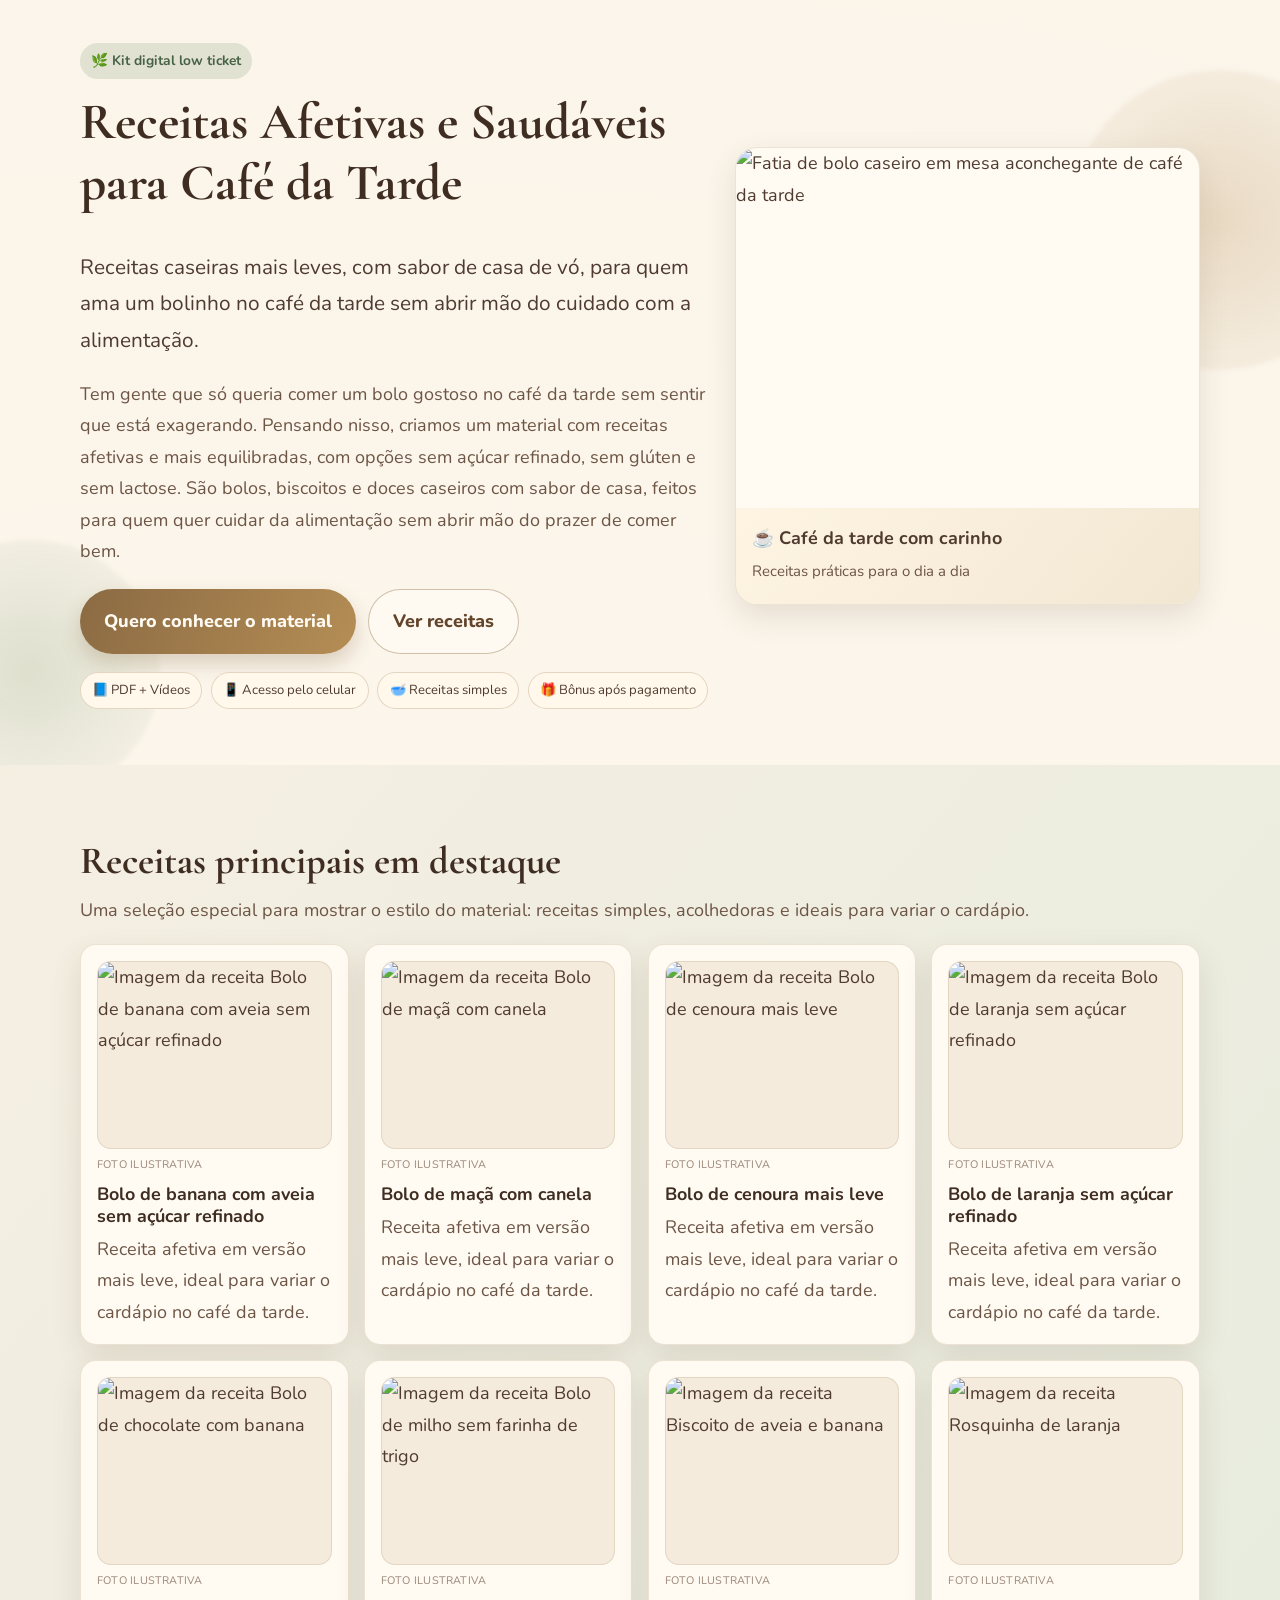
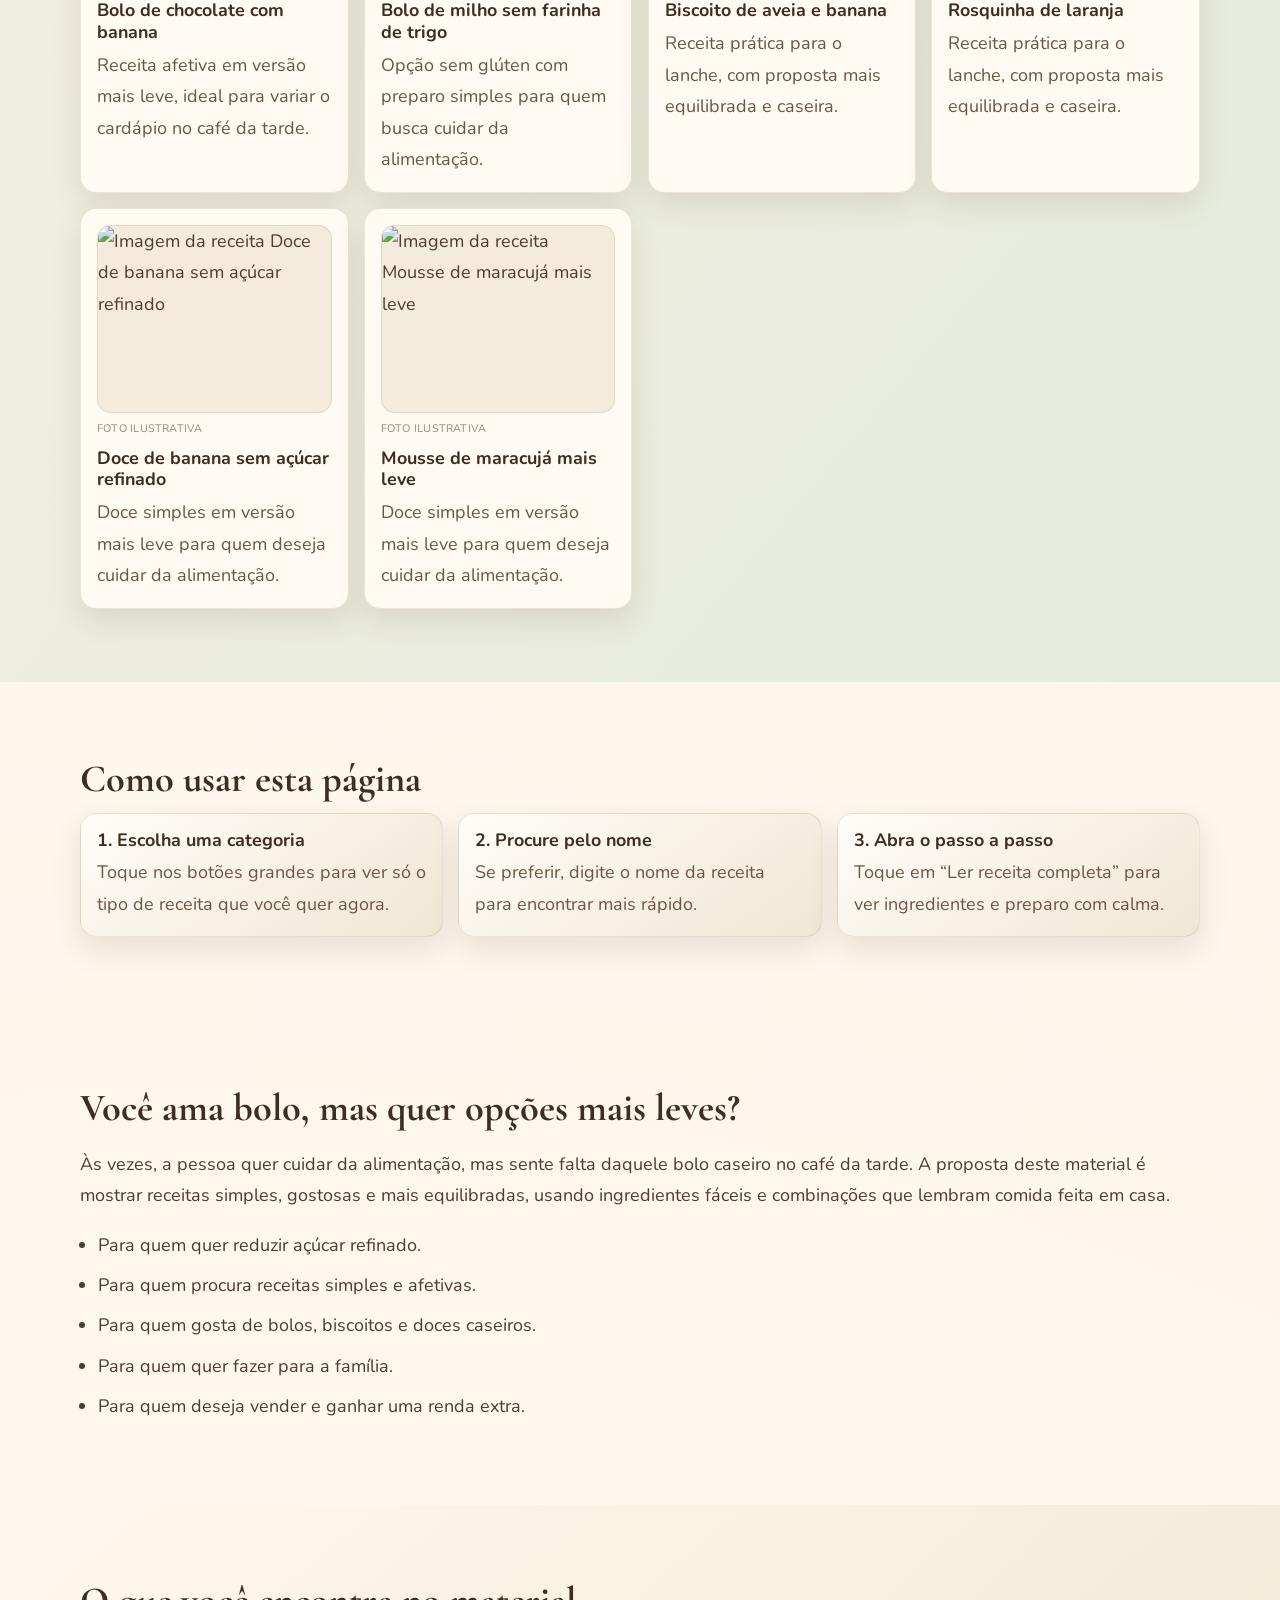
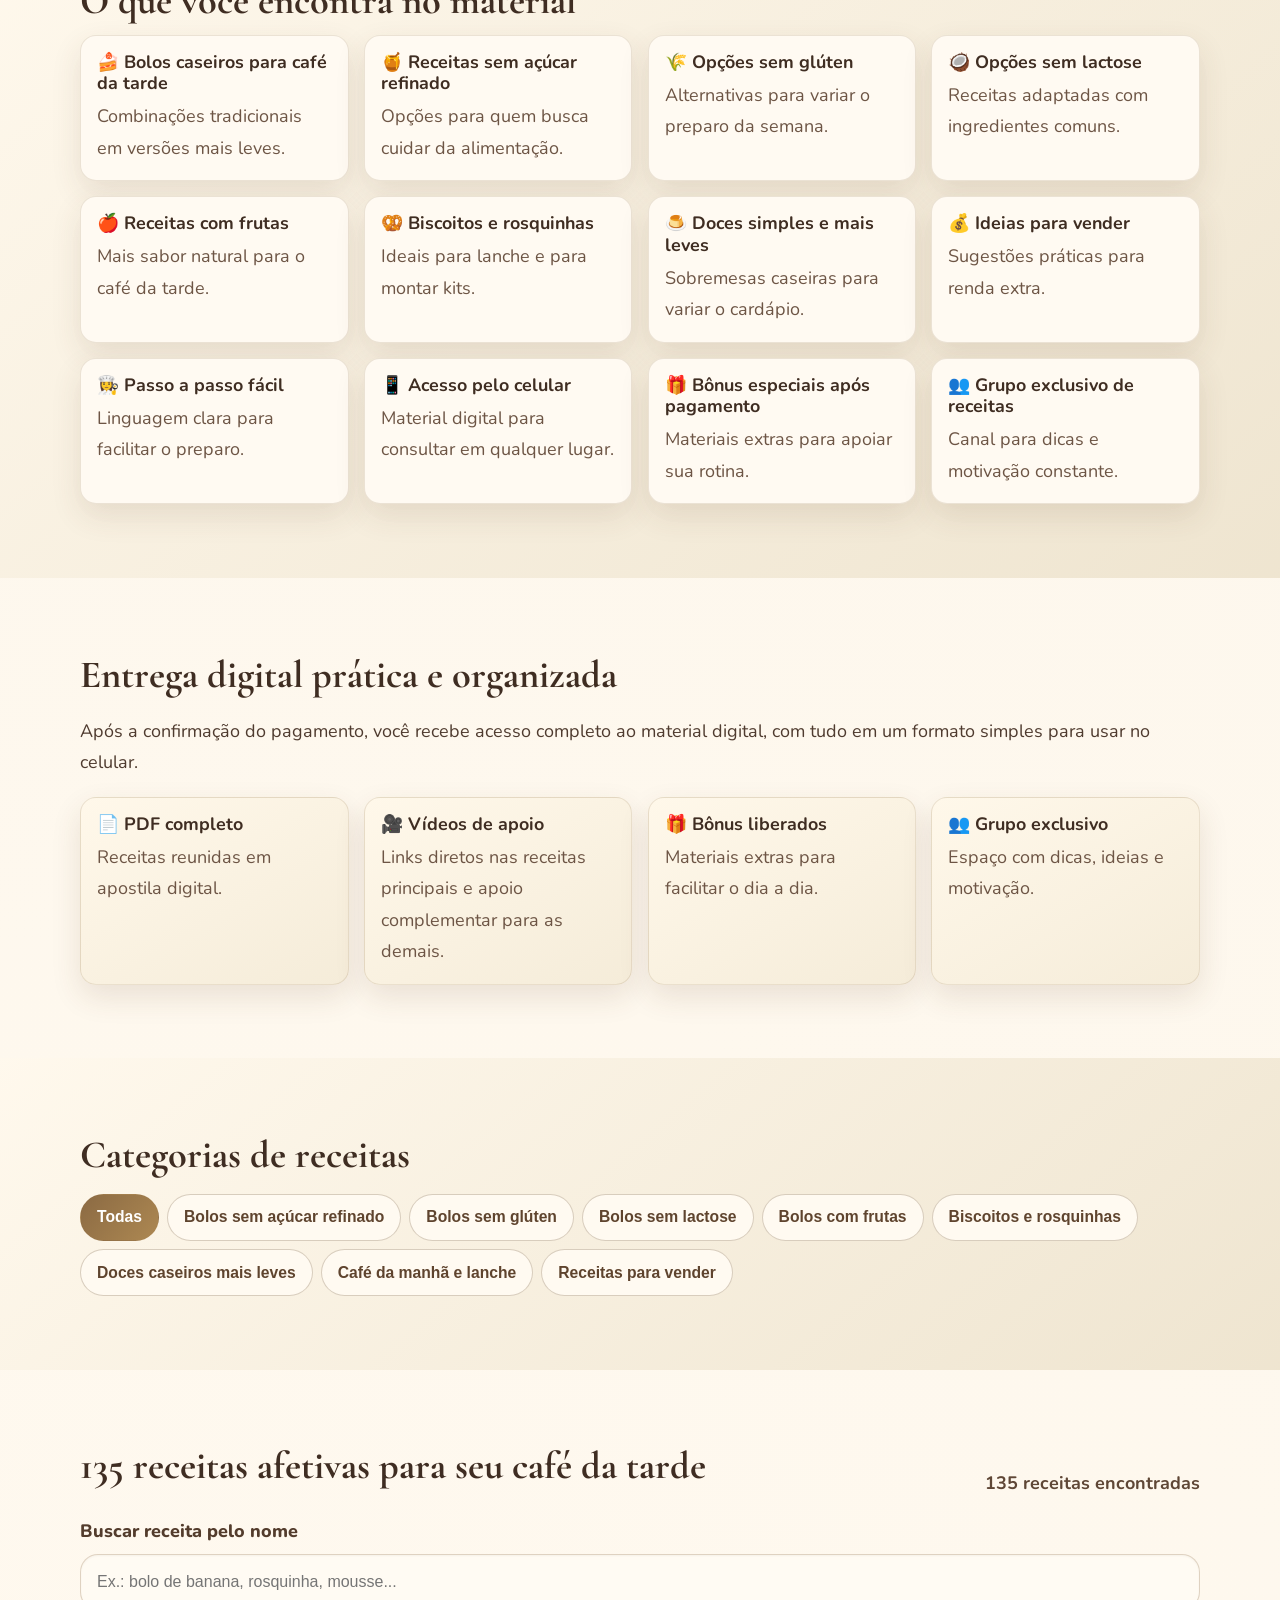
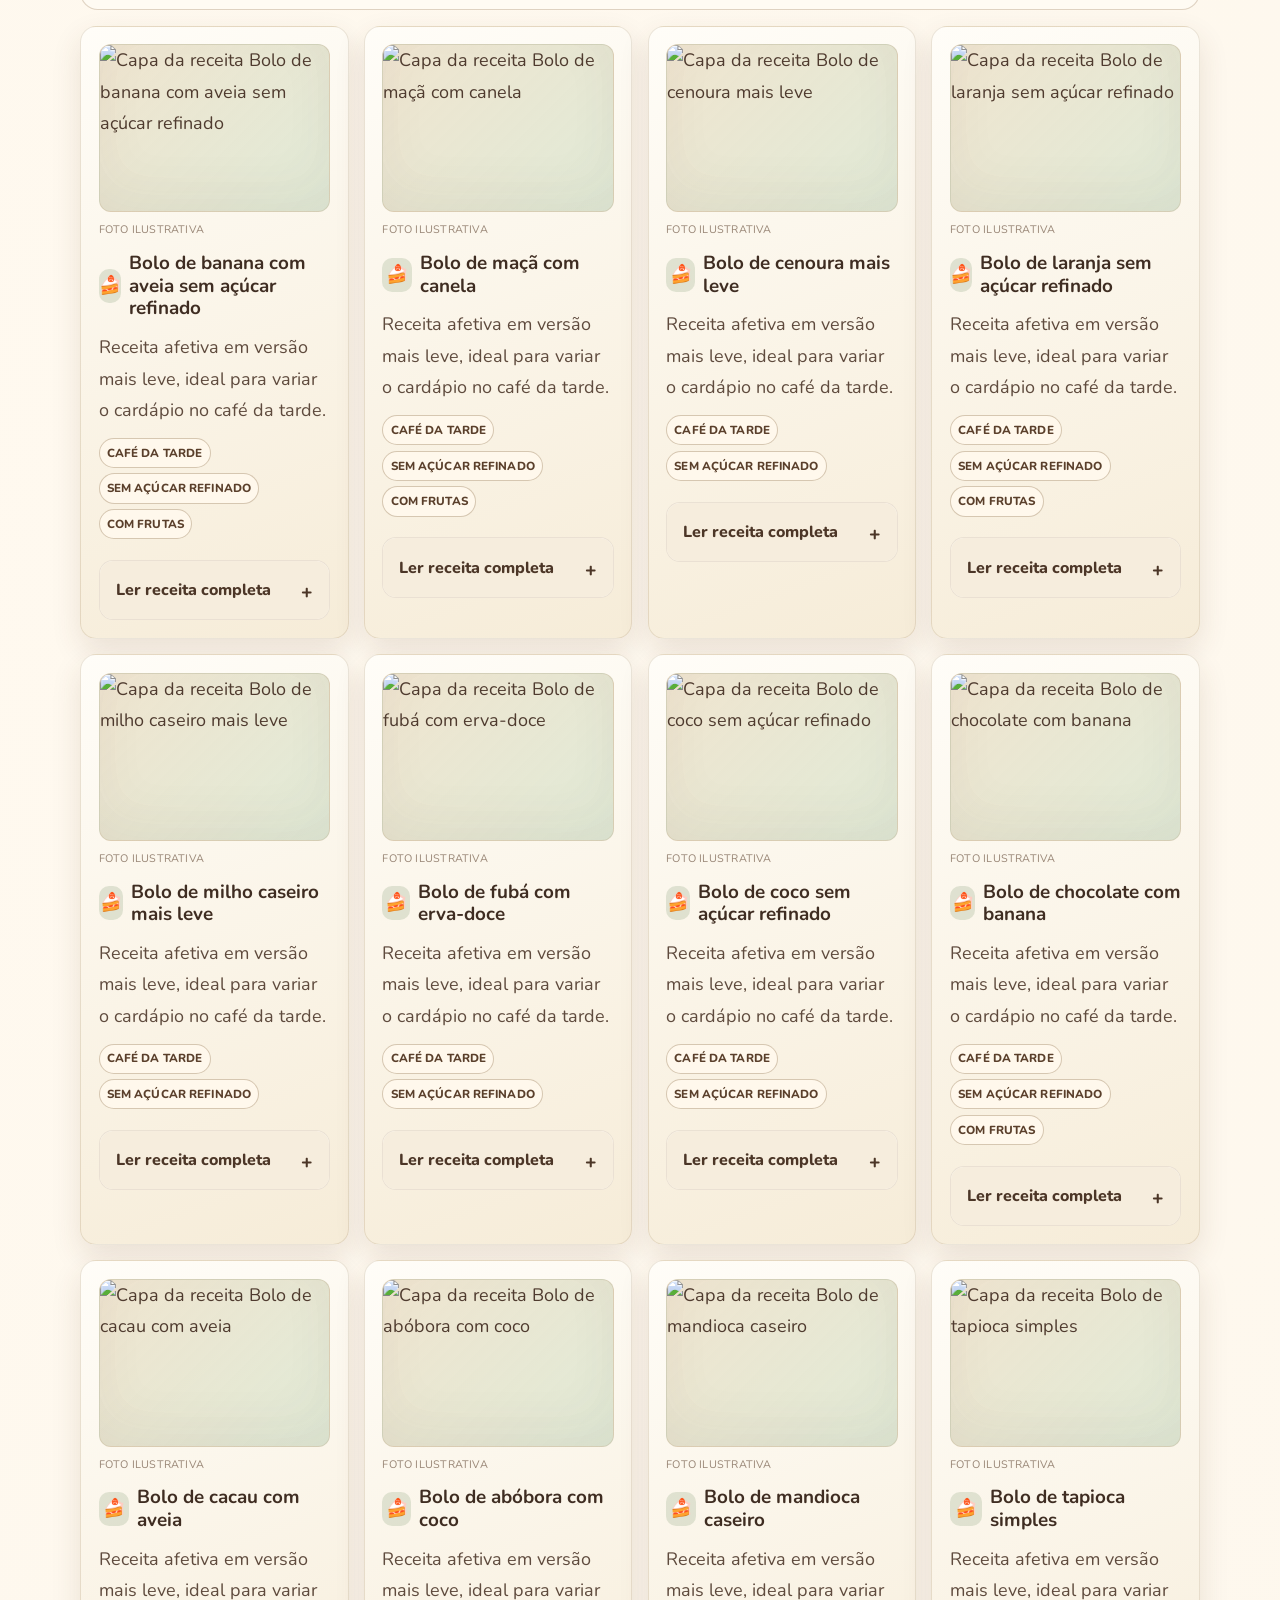
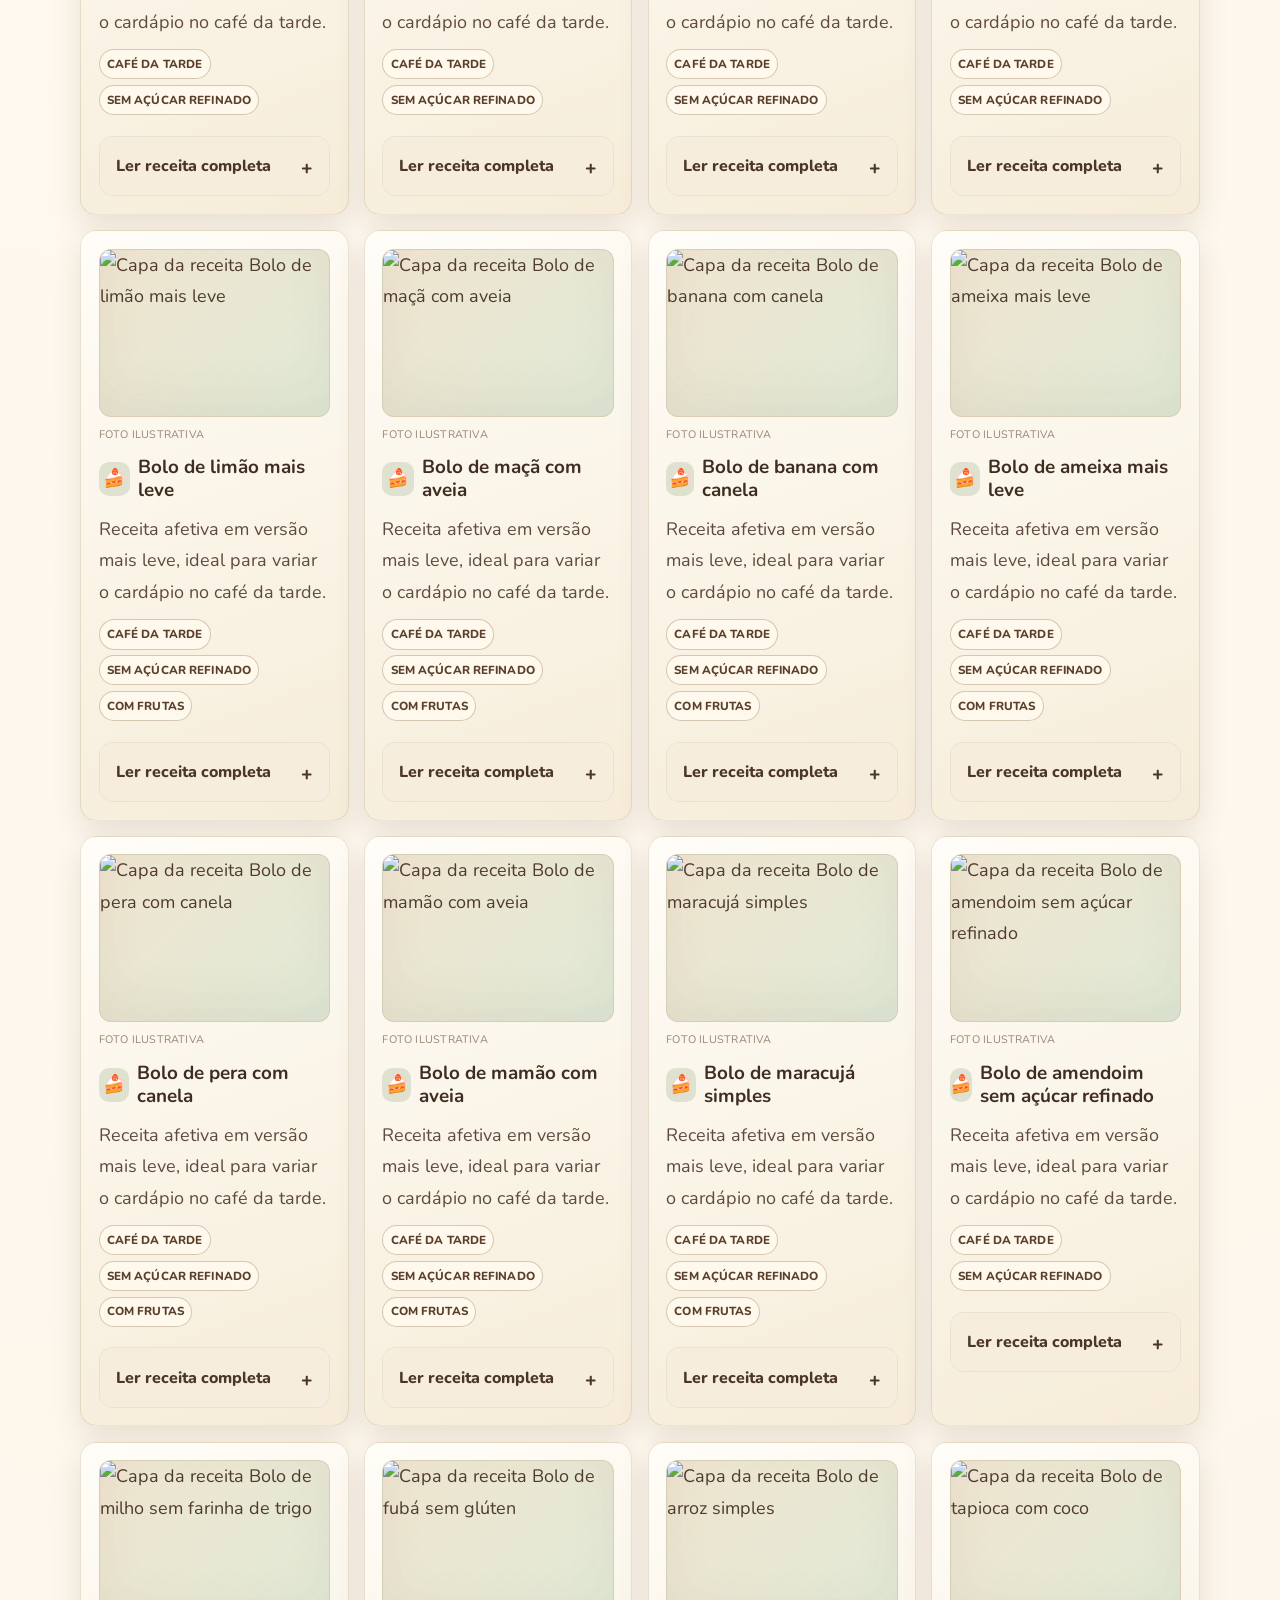
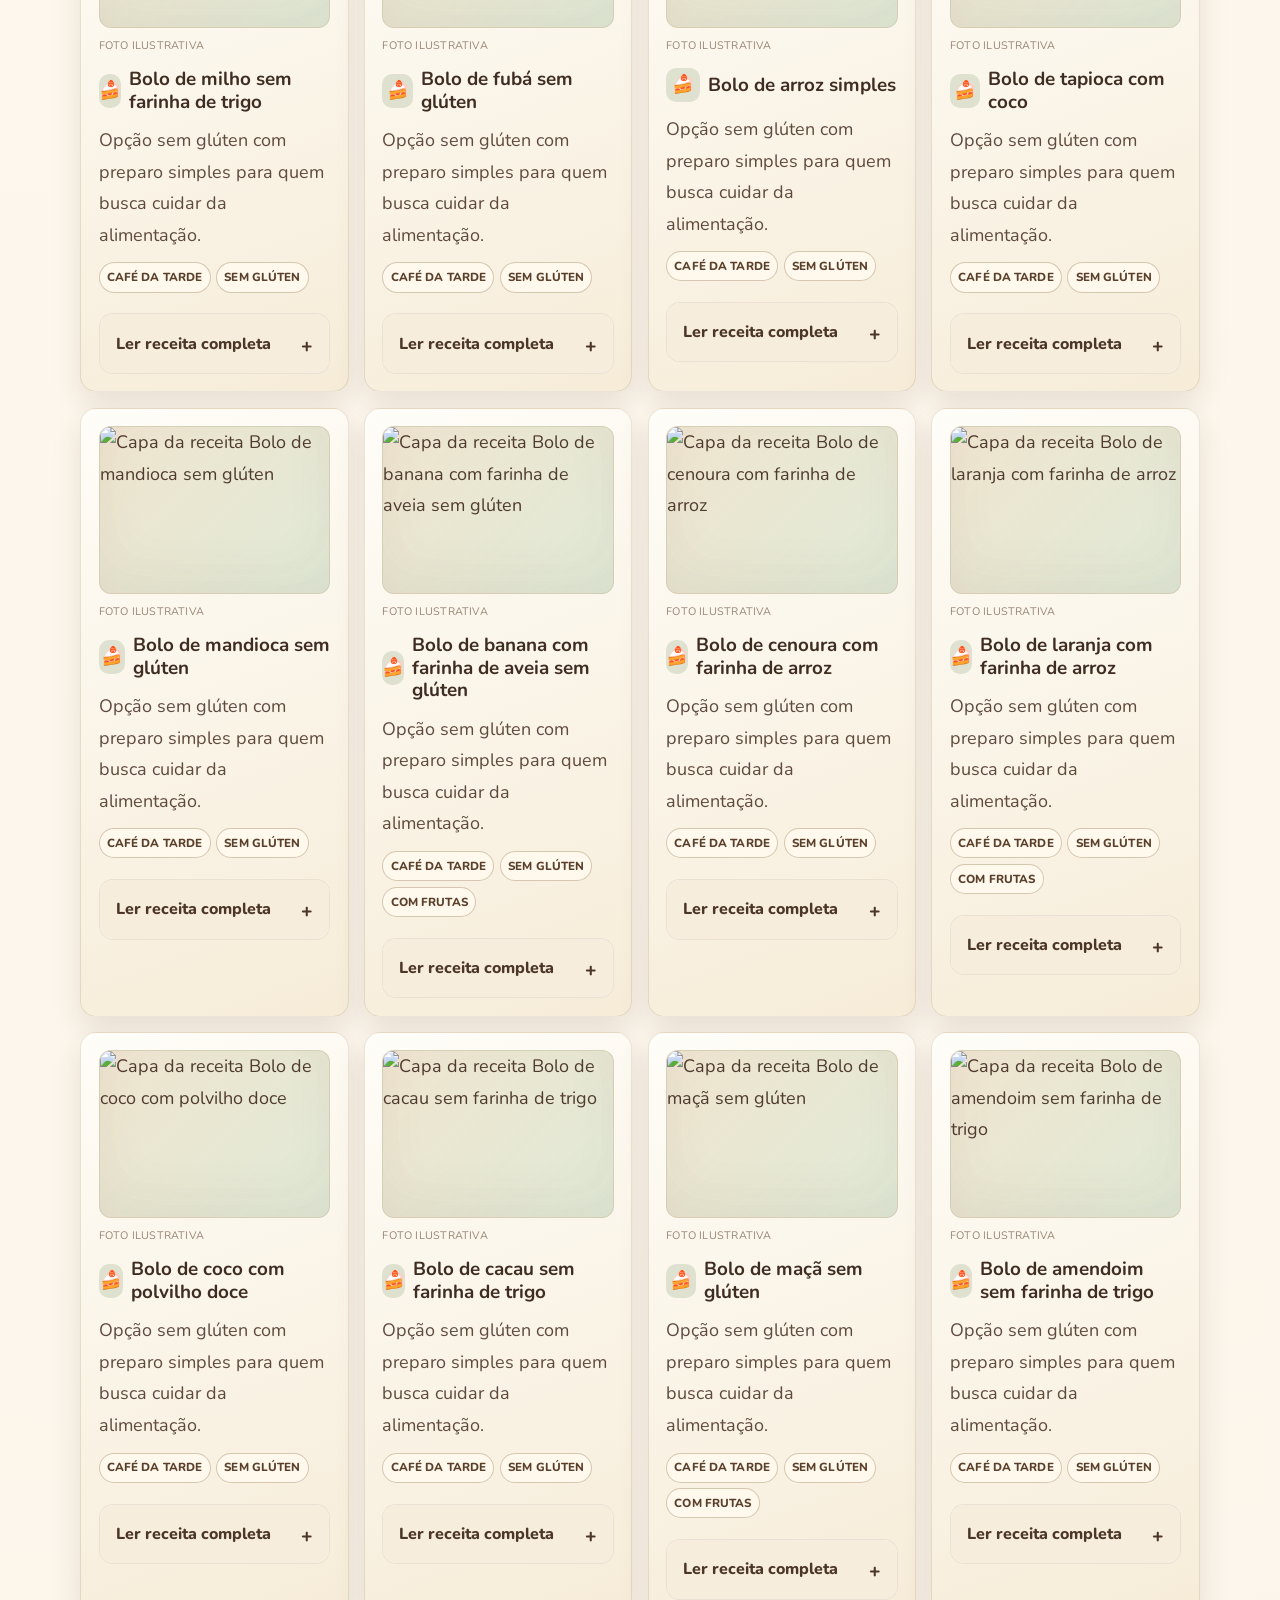
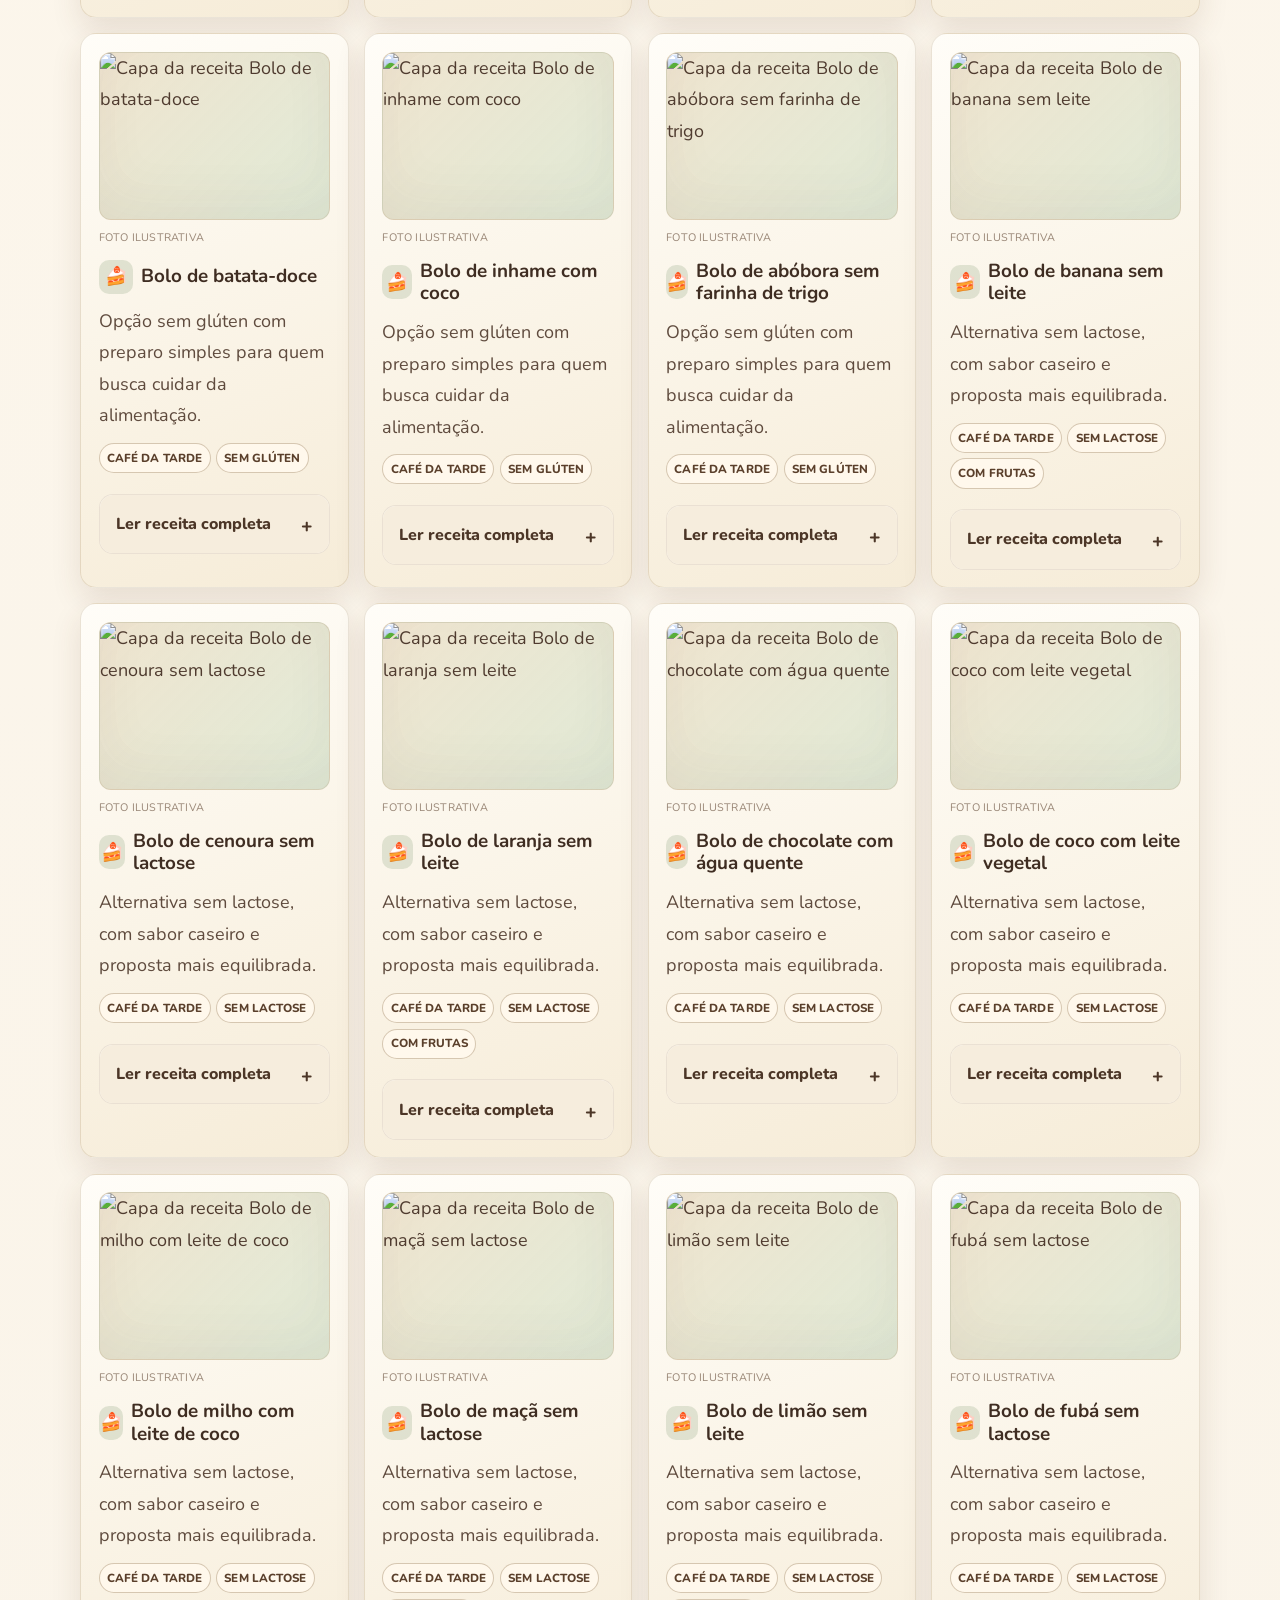
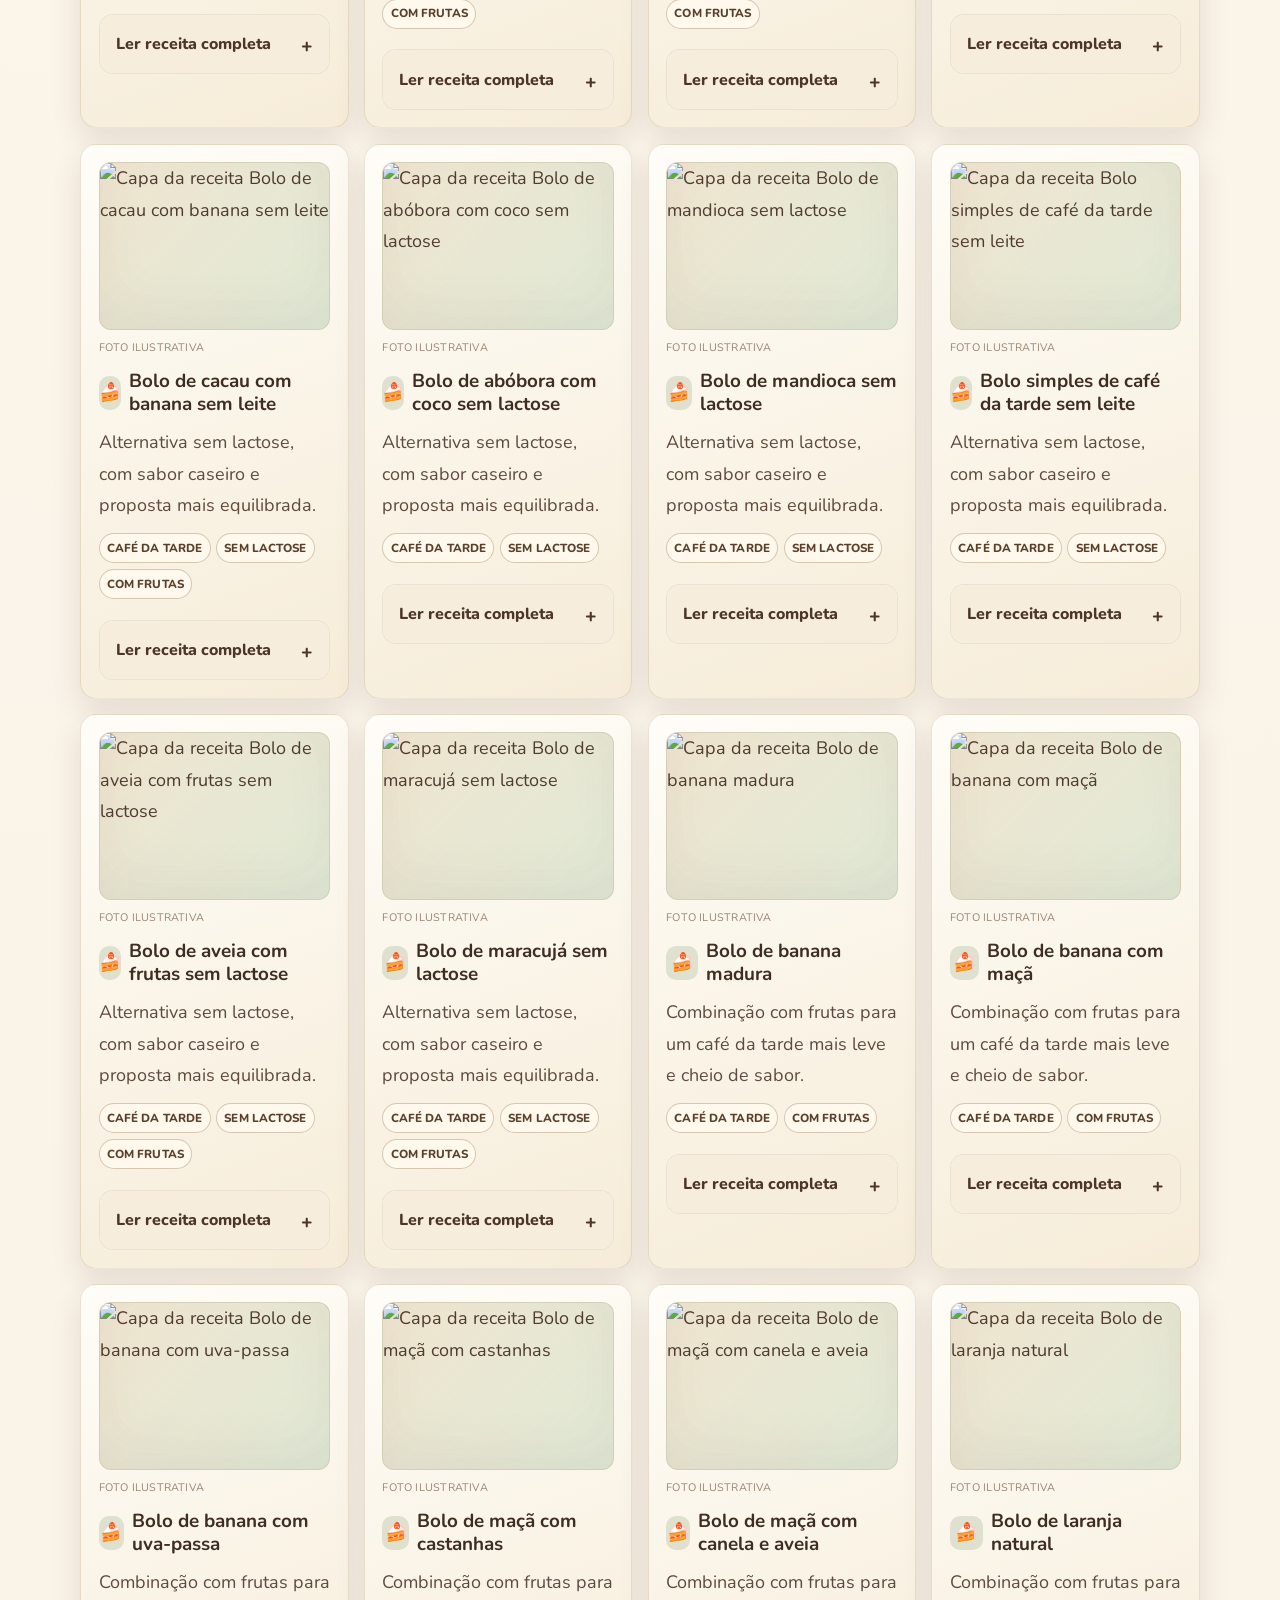
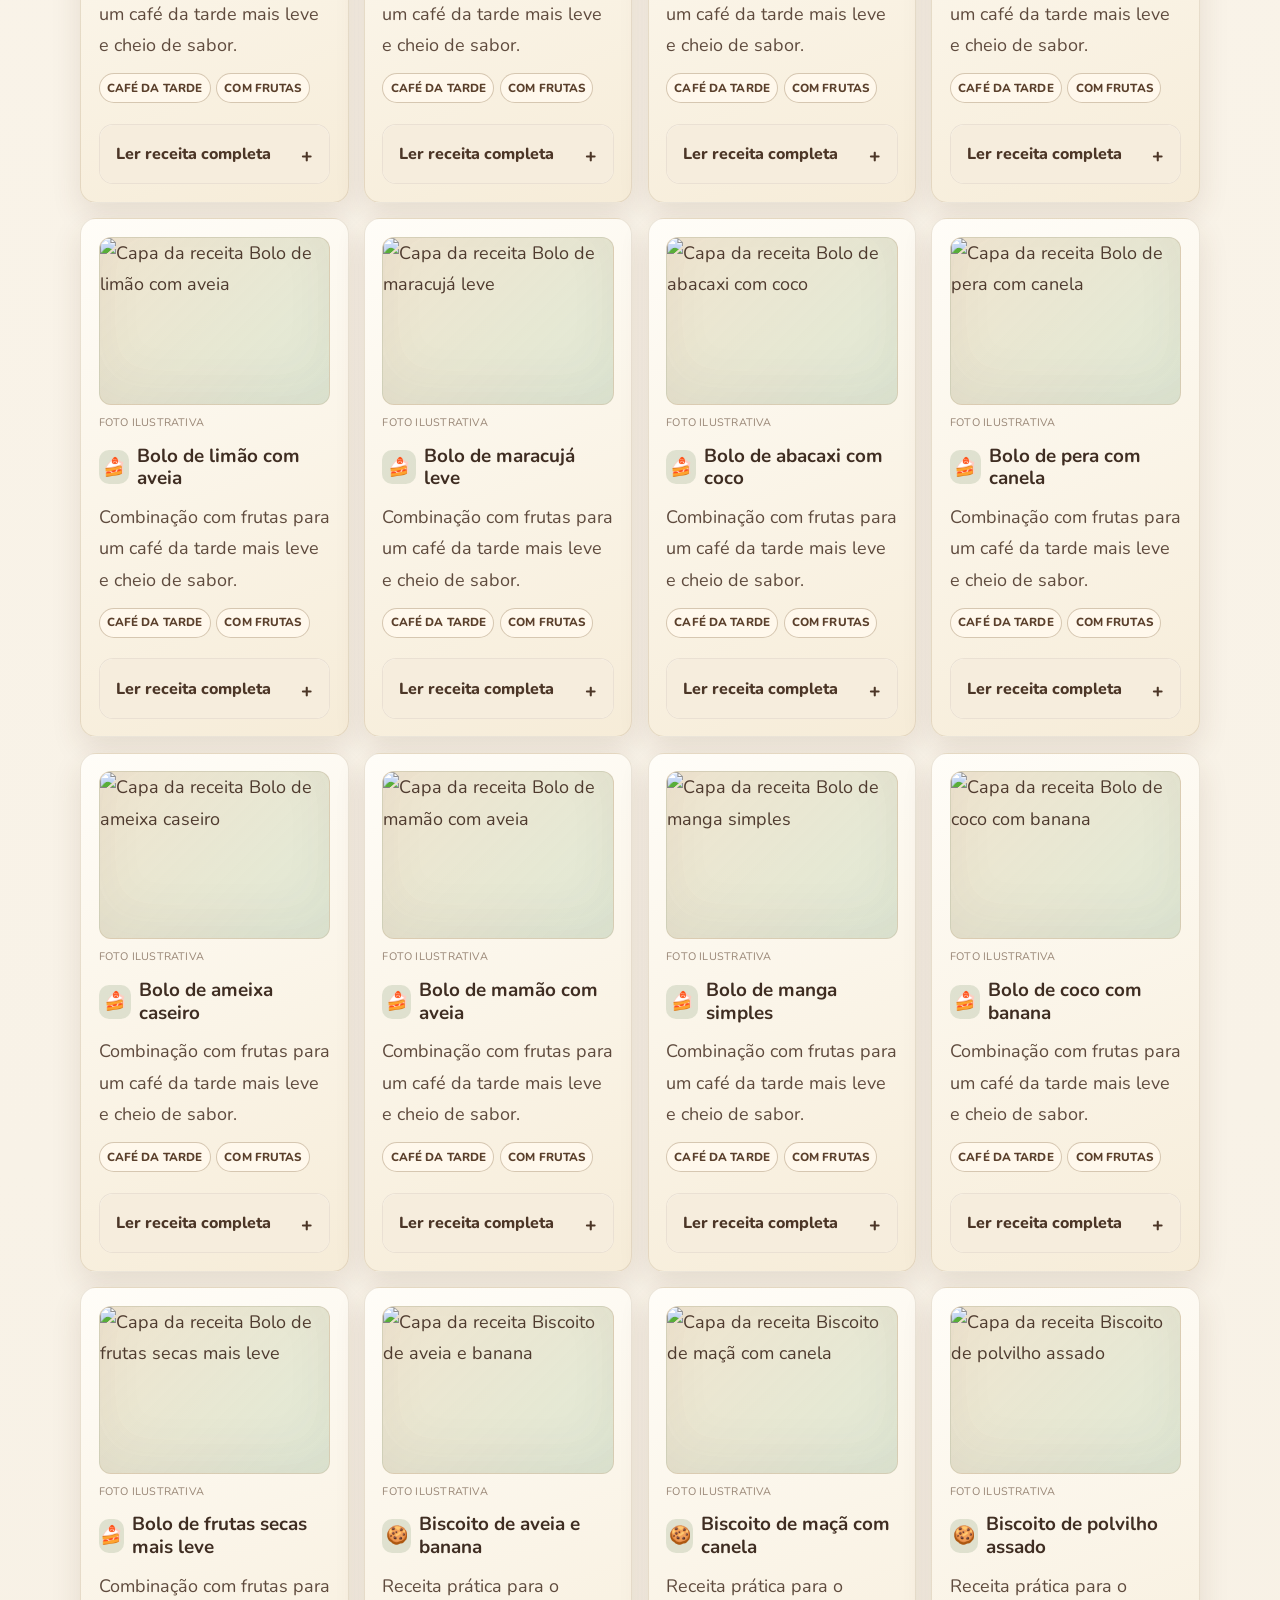
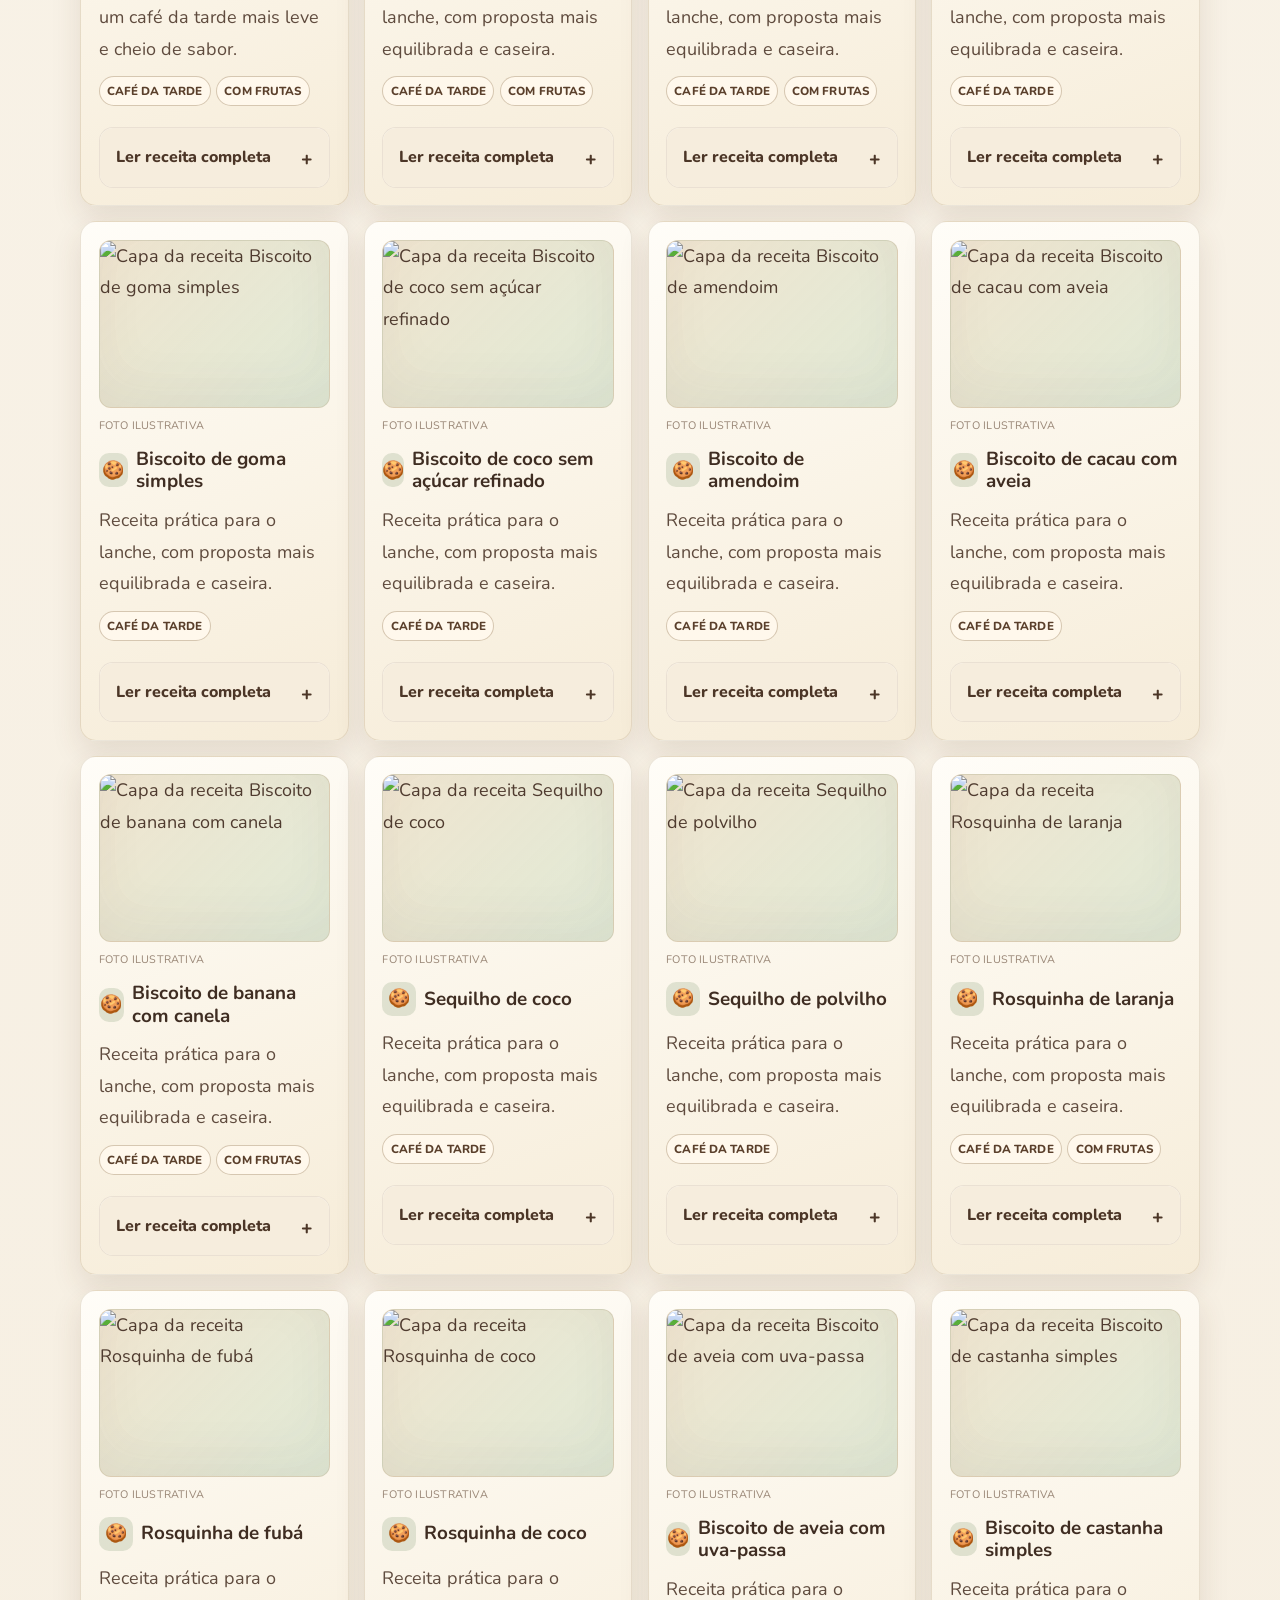
==== index.html @ 41fe1eeb "first commit" ====
<!DOCTYPE html>
<html lang="pt-BR">
<head>
  <meta charset="UTF-8">
  <meta name="viewport" content="width=device-width, initial-scale=1.0">
  <title>Receitas Afetivas e Saudáveis para Café da Tarde</title>
  <meta name="description" content="Material digital com receitas afetivas e mais equilibradas para café da tarde: bolos, biscoitos e doces com opções sem açúcar refinado, sem glúten e sem lactose.">
  <link rel="preconnect" href="https://fonts.googleapis.com">
  <link rel="preconnect" href="https://fonts.gstatic.com" crossorigin>
  <link href="https://fonts.googleapis.com/css2?family=Cormorant+Garamond:wght@500;600;700&family=Nunito:wght@400;600;700;800&display=swap" rel="stylesheet">
  <link rel="stylesheet" href="style.css">
</head>
<body>
  <div class="bg-shape bg-shape-1"></div>
  <div class="bg-shape bg-shape-2"></div>

  <header class="hero reveal">
    <div class="container hero-grid">
      <div class="hero-copy">
        <p class="eyebrow">🌿 Kit digital low ticket</p>
        <h1>Receitas Afetivas e Saudáveis para Café da Tarde</h1>
        <p class="subtitle">Receitas caseiras mais leves, com sabor de casa de vó, para quem ama um bolinho no café da tarde sem abrir mão do cuidado com a alimentação.</p>
        <p class="hero-text">Tem gente que só queria comer um bolo gostoso no café da tarde sem sentir que está exagerando. Pensando nisso, criamos um material com receitas afetivas e mais equilibradas, com opções sem açúcar refinado, sem glúten e sem lactose. São bolos, biscoitos e doces caseiros com sabor de casa, feitos para quem quer cuidar da alimentação sem abrir mão do prazer de comer bem.</p>
        <div class="hero-actions">
          <a href="#" class="btn btn-primary js-whatsapp">Quero conhecer o material</a>
          <a href="#receitas" class="btn btn-secondary">Ver receitas</a>
        </div>
        <div class="seal-list">
          <span class="seal">📘 PDF + Vídeos</span>
          <span class="seal">📱 Acesso pelo celular</span>
          <span class="seal">🥣 Receitas simples</span>
          <span class="seal">🎁 Bônus após pagamento</span>
        </div>
      </div>

      <div class="hero-card">
        <img src="https://images.pexels.com/photos/36509525/pexels-photo-36509525/free-photo-of-slice-of-banana-cake-on-rustic-wooden-table.jpeg?auto=compress&cs=tinysrgb&w=1200" alt="Fatia de bolo caseiro em mesa aconchegante de café da tarde" loading="lazy">
        <div class="hero-card-caption">
          <p>☕ Café da tarde com carinho</p>
          <small>Receitas práticas para o dia a dia</small>
        </div>
      </div>
    </div>
  </header>

  <main>
    <section class="section section-soft reveal" id="destaques">
      <div class="container">
        <h2>Receitas principais em destaque</h2>
        <p class="section-intro">Uma seleção especial para mostrar o estilo do material: receitas simples, acolhedoras e ideais para variar o cardápio.</p>
        <div id="featured-grid" class="grid featured-grid"></div>
      </div>
    </section>

    <section class="section reveal" id="como-usar">
      <div class="container">
        <h2>Como usar esta página</h2>
        <div class="grid easy-steps">
          <article class="card easy-step"><h3>1. Escolha uma categoria</h3><p>Toque nos botões grandes para ver só o tipo de receita que você quer agora.</p></article>
          <article class="card easy-step"><h3>2. Procure pelo nome</h3><p>Se preferir, digite o nome da receita para encontrar mais rápido.</p></article>
          <article class="card easy-step"><h3>3. Abra o passo a passo</h3><p>Toque em “Ler receita completa” para ver ingredientes e preparo com calma.</p></article>
        </div>
      </div>
    </section>

    <section class="section reveal">
      <div class="container">
        <h2>Você ama bolo, mas quer opções mais leves?</h2>
        <p>Às vezes, a pessoa quer cuidar da alimentação, mas sente falta daquele bolo caseiro no café da tarde. A proposta deste material é mostrar receitas simples, gostosas e mais equilibradas, usando ingredientes fáceis e combinações que lembram comida feita em casa.</p>
        <ul class="feature-list">
          <li>Para quem quer reduzir açúcar refinado.</li>
          <li>Para quem procura receitas simples e afetivas.</li>
          <li>Para quem gosta de bolos, biscoitos e doces caseiros.</li>
          <li>Para quem quer fazer para a família.</li>
          <li>Para quem deseja vender e ganhar uma renda extra.</li>
        </ul>
      </div>
    </section>

    <section class="section section-alt reveal" id="recebe">
      <div class="container">
        <h2>O que você encontra no material</h2>
        <div class="grid cards-grid">
          <article class="card"><h3>🍰 Bolos caseiros para café da tarde</h3><p>Combinações tradicionais em versões mais leves.</p></article>
          <article class="card"><h3>🍯 Receitas sem açúcar refinado</h3><p>Opções para quem busca cuidar da alimentação.</p></article>
          <article class="card"><h3>🌾 Opções sem glúten</h3><p>Alternativas para variar o preparo da semana.</p></article>
          <article class="card"><h3>🥥 Opções sem lactose</h3><p>Receitas adaptadas com ingredientes comuns.</p></article>
          <article class="card"><h3>🍎 Receitas com frutas</h3><p>Mais sabor natural para o café da tarde.</p></article>
          <article class="card"><h3>🥨 Biscoitos e rosquinhas</h3><p>Ideais para lanche e para montar kits.</p></article>
          <article class="card"><h3>🍮 Doces simples e mais leves</h3><p>Sobremesas caseiras para variar o cardápio.</p></article>
          <article class="card"><h3>💰 Ideias para vender</h3><p>Sugestões práticas para renda extra.</p></article>
          <article class="card"><h3>👩‍🍳 Passo a passo fácil</h3><p>Linguagem clara para facilitar o preparo.</p></article>
          <article class="card"><h3>📱 Acesso pelo celular</h3><p>Material digital para consultar em qualquer lugar.</p></article>
          <article class="card"><h3>🎁 Bônus especiais após pagamento</h3><p>Materiais extras para apoiar sua rotina.</p></article>
          <article class="card"><h3>👥 Grupo exclusivo de receitas</h3><p>Canal para dicas e motivação constante.</p></article>
        </div>
      </div>
    </section>

    <section class="section reveal" id="entrega-digital">
      <div class="container">
        <h2>Entrega digital prática e organizada</h2>
        <p>Após a confirmação do pagamento, você recebe acesso completo ao material digital, com tudo em um formato simples para usar no celular.</p>
        <div class="grid delivery-grid">
          <article class="card delivery-card"><h3>📄 PDF completo</h3><p>Receitas reunidas em apostila digital.</p></article>
          <article class="card delivery-card"><h3>🎥 Vídeos de apoio</h3><p>Links diretos nas receitas principais e apoio complementar para as demais.</p></article>
          <article class="card delivery-card"><h3>🎁 Bônus liberados</h3><p>Materiais extras para facilitar o dia a dia.</p></article>
          <article class="card delivery-card"><h3>👥 Grupo exclusivo</h3><p>Espaço com dicas, ideias e motivação.</p></article>
        </div>
      </div>
    </section>

    <section class="section section-alt reveal" id="categorias">
      <div class="container">
        <h2>Categorias de receitas</h2>
        <div class="tabs" role="tablist" aria-label="Categorias de receitas">
          <button class="tab-btn active" data-filter="all">Todas</button>
          <button class="tab-btn" data-filter="cat-1">Bolos sem açúcar refinado</button>
          <button class="tab-btn" data-filter="cat-2">Bolos sem glúten</button>
          <button class="tab-btn" data-filter="cat-3">Bolos sem lactose</button>
          <button class="tab-btn" data-filter="cat-4">Bolos com frutas</button>
          <button class="tab-btn" data-filter="cat-5">Biscoitos e rosquinhas</button>
          <button class="tab-btn" data-filter="cat-6">Doces caseiros mais leves</button>
          <button class="tab-btn" data-filter="cat-7">Café da manhã e lanche</button>
          <button class="tab-btn" data-filter="cat-8">Receitas para vender</button>
        </div>
      </div>
    </section>

    <section class="section" id="receitas">
      <div class="container">
        <div class="section-title-row">
          <h2>135 receitas afetivas para seu café da tarde</h2>
          <p id="recipes-counter">135 receitas encontradas</p>
        </div>
        <div class="recipe-toolbar">
          <label class="search-box" for="recipe-search">
            <span>Buscar receita pelo nome</span>
            <input id="recipe-search" type="text" placeholder="Ex.: bolo de banana, rosquinha, mousse..." autocomplete="off">
          </label>
        </div>
        <div id="recipes-grid" class="grid recipes-grid"></div>
      </div>
    </section>

    <section class="section section-alt reveal" id="bonus">
      <div class="container">
        <h2>Bônus especiais liberados após a confirmação do pagamento</h2>
        <div class="grid cards-grid">
          <article class="card"><h3>📋 Tabela de substituições saudáveis</h3><p>Trocas práticas para adaptar receitas.</p></article>
          <article class="card"><h3>📅 Cardápio de 7 dias para café da tarde</h3><p>Sugestões para variar sem complicação.</p></article>
          <article class="card"><h3>🧾 Lista de compras econômica</h3><p>Organização para gastar melhor no mercado.</p></article>
          <article class="card"><h3>📦 Ideias de embalagem para vender</h3><p>Apresentação simples para encantar clientes.</p></article>
          <article class="card"><h3>💬 Frases prontas para WhatsApp</h3><p>Textos de divulgação para facilitar vendas.</p></article>
          <article class="card"><h3>👥 Grupo exclusivo de receitas e dicas</h3><p>Conteúdo contínuo e incentivo para prática.</p></article>
        </div>
      </div>
    </section>

    <section class="section reveal" id="para-quem">
      <div class="container">
        <h2>Esse material é para você que…</h2>
        <ul class="feature-list two-col">
          <li>Ama café da tarde.</li>
          <li>Gosta de receitas simples.</li>
          <li>Quer opções mais leves.</li>
          <li>Procura receitas com menos açúcar refinado.</li>
          <li>Quer fazer bolos para a família.</li>
          <li>Quer vender bolos, biscoitos e doces caseiros.</li>
          <li>Prefere aprender pelo celular.</li>
        </ul>
      </div>
    </section>

    <section class="section section-soft reveal" id="prova-seguranca">
      <div class="container">
        <h2>Mais segurança para comprar com tranquilidade</h2>
        <div class="grid proof-grid">
          <article class="proof-item"><h3>✅ Material digital</h3><p>Entrega online, sem espera de frete.</p></article>
          <article class="proof-item"><h3>📱 Acesso pelo celular</h3><p>Você consulta de onde estiver.</p></article>
          <article class="proof-item"><h3>👩‍🍳 Passo a passo simples</h3><p>Linguagem clara para facilitar o preparo.</p></article>
          <article class="proof-item"><h3>🗂️ Receitas organizadas</h3><p>Categorias pensadas para achar rápido.</p></article>
        </div>
      </div>
    </section>

    <section class="section section-warning reveal" id="alerta">
      <div class="container">
        <h2>Cuidado com promessas milagrosas</h2>
        <p>Este material foi criado para ajudar você a variar o cardápio com receitas caseiras mais equilibradas. Ele não substitui orientação médica ou nutricional. Se você tem diabetes, intolerâncias, alergias ou qualquer condição de saúde, consulte um profissional antes de consumir ou adaptar receitas.</p>
      </div>
    </section>

    <section class="section cta-section reveal" id="whatsapp">
      <div class="container cta-box">
        <h2>Quer receber o material para conhecer?</h2>
        <p>Clique no botão abaixo e fale comigo pelo WhatsApp. Eu te explico como funciona o acesso ao material, os bônus e o grupo exclusivo.</p>
        <a href="#" class="btn btn-primary btn-big js-whatsapp">Quero receber no WhatsApp</a>
      </div>
    </section>

    <section class="section reveal" id="faq">
      <div class="container">
        <h2>Perguntas frequentes</h2>
        <div class="faq-list">
          <article class="faq-item">
            <button class="faq-question" aria-expanded="false">O material é físico ou digital?</button>
            <div class="faq-answer"><p>É digital, enviado pelo WhatsApp para acessar pelo celular.</p></div>
          </article>
          <article class="faq-item">
            <button class="faq-question" aria-expanded="false">Tem videoaulas?</button>
            <div class="faq-answer"><p>Sim, o material pode incluir vídeos ou links de apoio para facilitar o preparo.</p></div>
          </article>
          <article class="faq-item">
            <button class="faq-question" aria-expanded="false">As receitas são para diabéticos?</button>
            <div class="faq-answer"><p>São receitas mais equilibradas, muitas sem açúcar refinado, mas não substituem orientação profissional. Pessoas com diabetes devem conversar com médico ou nutricionista.</p></div>
          </article>
          <article class="faq-item">
            <button class="faq-question" aria-expanded="false">Posso vender essas receitas?</button>
            <div class="faq-answer"><p>Sim, o material também traz ideias para vender bolos, biscoitos e doces caseiros.</p></div>
          </article>
          <article class="faq-item">
            <button class="faq-question" aria-expanded="false">Recebo bônus?</button>
            <div class="faq-answer"><p>Sim, os bônus e o grupo exclusivo são liberados após a confirmação do pagamento.</p></div>
          </article>
        </div>
      </div>
    </section>
  </main>

  <footer class="footer">
    <div class="container">
      <p>Este material é educativo e não substitui orientação médica ou nutricional. Pessoas com diabetes, alergias, intolerâncias ou restrições alimentares devem consultar um profissional antes de alterar a alimentação.</p>
    </div>
  </footer>

  <script src="script.js"></script>
</body>
</html>
---- style.css ----
:root {
  --bg-cream: #f8f2e7;
  --bg-beige: #efe2cc;
  --bg-soft-green: #dde7d6;
  --card: #fffaf2;
  --text: #4f3b2f;
  --text-soft: #6d5545;
  --accent: #8b6a43;
  --accent-2: #b58e55;
  --shadow: 0 12px 30px rgba(88, 61, 35, 0.12);
  --radius-xl: 22px;
  --radius-lg: 16px;
  --radius-md: 12px;
}

* {
  box-sizing: border-box;
}

html {
  scroll-behavior: smooth;
}

body {
  margin: 0;
  font-family: "Nunito", sans-serif;
  font-size: 18px;
  color: var(--text);
  background: radial-gradient(circle at 15% 20%, #fff9ef 0%, #f8f2e7 40%, #efe2cc 100%);
  line-height: 1.75;
  overflow-x: hidden;
}

img {
  max-width: 100%;
  display: block;
}

h1,
h2,
h3 {
  margin-top: 0;
  line-height: 1.2;
  color: #3f2d22;
}

h1,
h2 {
  font-family: "Cormorant Garamond", serif;
}

h1 {
  font-size: clamp(2rem, 4vw, 3.8rem);
}

h2 {
  font-size: clamp(1.8rem, 3vw, 2.7rem);
  margin-bottom: 0.65rem;
}

.container {
  width: min(1120px, calc(100% - 2.2rem));
  margin: 0 auto;
}

.section {
  padding: 4.6rem 0;
  position: relative;
  z-index: 1;
}

.section-intro {
  margin-top: 0;
  color: var(--text-soft);
}

.section-alt {
  background: linear-gradient(140deg, rgba(255, 248, 236, 0.9), rgba(237, 226, 204, 0.9));
}

.section-soft {
  background: linear-gradient(130deg, #f5efe2 0%, #e4ebdd 100%);
}

.section-warning {
  background: linear-gradient(130deg, #fdf6ea 0%, #efe0c7 100%);
}

.bg-shape {
  position: fixed;
  border-radius: 50%;
  filter: blur(2px);
  pointer-events: none;
  z-index: 0;
}

.bg-shape-1 {
  width: 300px;
  height: 300px;
  right: -90px;
  top: 70px;
  background: radial-gradient(circle, rgba(182, 142, 85, 0.26), rgba(182, 142, 85, 0));
}

.bg-shape-2 {
  width: 260px;
  height: 260px;
  left: -100px;
  bottom: 100px;
  background: radial-gradient(circle, rgba(124, 152, 111, 0.23), rgba(124, 152, 111, 0));
}

.hero {
  padding: 2.7rem 0 3.5rem;
}

.hero-grid {
  display: grid;
  grid-template-columns: 1.15fr 0.85fr;
  gap: 1.6rem;
  align-items: center;
}

.eyebrow {
  display: inline-flex;
  padding: 0.36rem 0.7rem;
  border-radius: 999px;
  background: rgba(124, 152, 111, 0.2);
  color: #476247;
  font-weight: 700;
  font-size: 0.86rem;
  margin: 0 0 0.8rem;
}

.subtitle {
  font-size: clamp(1.06rem, 2vw, 1.3rem);
  max-width: 58ch;
  color: var(--text);
}

.hero-text {
  color: var(--text-soft);
  max-width: 62ch;
}

.hero-actions {
  display: flex;
  flex-wrap: wrap;
  gap: 0.75rem;
  margin: 1.3rem 0 1.1rem;
}

.btn {
  display: inline-flex;
  justify-content: center;
  align-items: center;
  border-radius: 999px;
  text-decoration: none;
  font-weight: 800;
  padding: 1rem 1.5rem;
  min-height: 54px;
  border: 0;
  transition: transform 0.2s ease, box-shadow 0.2s ease, background 0.2s ease;
}

.btn:hover {
  transform: translateY(-2px);
}

.btn-primary {
  background: linear-gradient(120deg, #8b6a43, #b58e55);
  color: #fffaf3;
  box-shadow: 0 10px 20px rgba(123, 88, 50, 0.24);
}

.btn-primary:hover {
  box-shadow: 0 14px 24px rgba(123, 88, 50, 0.3);
}

.btn-secondary {
  border: 1px solid rgba(139, 106, 67, 0.4);
  color: #63452b;
  background: #fffaf1;
}

.btn-big {
  font-size: 1.08rem;
  padding: 0.95rem 1.7rem;
}

.seal-list {
  display: flex;
  flex-wrap: wrap;
  gap: 0.55rem;
}

.seal {
  display: inline-block;
  padding: 0.38rem 0.7rem;
  border-radius: 999px;
  font-size: 0.82rem;
  background: #fff8eb;
  border: 1px solid rgba(150, 117, 79, 0.26);
}

.hero-card {
  background: var(--card);
  border-radius: var(--radius-xl);
  overflow: hidden;
  box-shadow: var(--shadow);
  border: 1px solid rgba(139, 106, 67, 0.16);
}

.hero-card img {
  height: 100%;
  min-height: 360px;
  object-fit: cover;
}

.hero-card-caption {
  padding: 0.95rem 1rem 1.1rem;
  background: linear-gradient(130deg, rgba(255, 244, 226, 0.95), rgba(240, 230, 209, 0.95));
}

.hero-card-caption p {
  margin: 0;
  font-weight: 700;
}

.hero-card-caption small {
  color: var(--text-soft);
}

.feature-list {
  margin: 1rem 0 0;
  padding-left: 1.15rem;
}

.feature-list li {
  margin-bottom: 0.55rem;
}

.two-col {
  columns: 2;
  column-gap: 2.3rem;
}

.grid {
  display: grid;
  gap: 0.95rem;
}

.cards-grid {
  grid-template-columns: repeat(auto-fit, minmax(220px, 1fr));
}

.featured-grid {
  grid-template-columns: repeat(auto-fit, minmax(220px, 1fr));
}

.featured-item {
  background: linear-gradient(145deg, #fffdf7, #f0e3cb);
  padding: 0.9rem;
}

.featured-media {
  width: 100%;
  height: 188px;
  object-fit: cover;
  border-radius: 14px;
  margin-bottom: 0.7rem;
  border: 1px solid rgba(139, 106, 67, 0.16);
  background: #f4ebdc;
}

.photo-note {
  display: block;
  margin: -0.35rem 0 0.65rem;
  font-size: 0.68rem;
  letter-spacing: 0.02em;
  text-transform: uppercase;
  color: rgba(90, 63, 43, 0.62);
}

.card {
  background: var(--card);
  border: 1px solid rgba(139, 106, 67, 0.17);
  border-radius: var(--radius-lg);
  padding: 1rem;
  box-shadow: var(--shadow);
}

.card h3 {
  margin-bottom: 0.4rem;
  font-size: 1.12rem;
}

.card p {
  margin: 0;
  color: var(--text-soft);
}

.delivery-grid {
  grid-template-columns: repeat(auto-fit, minmax(210px, 1fr));
}

.delivery-card {
  background: linear-gradient(150deg, #fff8ea, #f5ecd9);
}

.tabs {
  display: flex;
  flex-wrap: wrap;
  gap: 0.5rem;
  margin-top: 1rem;
}

.tab-btn {
  border: 1px solid rgba(122, 95, 64, 0.29);
  background: #fffaf1;
  color: #5f442e;
  padding: 0.85rem 1rem;
  border-radius: 999px;
  font-weight: 700;
  font-size: 0.98rem;
  cursor: pointer;
}

.easy-steps {
  grid-template-columns: repeat(auto-fit, minmax(240px, 1fr));
}

.easy-step {
  background: linear-gradient(145deg, #fffdf8, #f0e6d4);
}

.recipe-toolbar {
  margin-bottom: 1rem;
}

.search-box {
  display: grid;
  gap: 0.4rem;
  font-weight: 800;
  color: #533c2c;
}

.search-box input {
  width: 100%;
  min-height: 56px;
  border-radius: 18px;
  border: 1px solid rgba(139, 106, 67, 0.28);
  padding: 0.95rem 1rem;
  font-size: 1rem;
  color: #4e3829;
  background: rgba(255, 251, 243, 0.96);
  box-shadow: inset 0 1px 2px rgba(84, 59, 34, 0.05);
}

.search-box input:focus {
  outline: 3px solid rgba(181, 142, 85, 0.24);
  border-color: #ab8552;
}

.tab-btn.active {
  background: linear-gradient(130deg, #8b6a43, #ad8852);
  color: #fff;
  border-color: transparent;
}

.section-title-row {
  display: flex;
  justify-content: space-between;
  align-items: end;
  gap: 1rem;
  margin-bottom: 1rem;
}

.section-title-row p {
  margin: 0;
  color: #5f4736;
  font-weight: 700;
}

.recipes-grid {
  grid-template-columns: repeat(auto-fit, minmax(260px, 1fr));
}

#recipes-grid:empty::before {
  content: "Carregando receitas...";
  display: block;
  padding: 1rem;
  border-radius: 12px;
  border: 1px dashed rgba(139, 106, 67, 0.35);
  background: #fff8ec;
  color: #6a523f;
  font-weight: 700;
}

.recipe-card {
  position: relative;
  background: linear-gradient(160deg, #fffdf8, #f6ecd8);
  padding: 1.1rem;
  display: flex;
  flex-direction: column;
  gap: 0.15rem;
}

.recipe-thumb {
  width: 100%;
  border-radius: 12px;
  height: 168px;
  margin-bottom: 0.7rem;
  object-fit: cover;
  border: 1px solid rgba(139, 106, 67, 0.2);
  background: linear-gradient(135deg, rgba(233, 219, 191, 0.7), rgba(217, 230, 209, 0.8));
  box-shadow: inset 0 -18px 50px rgba(60, 41, 26, 0.06);
}

.recipe-head {
  display: flex;
  gap: 0.5rem;
  align-items: center;
  margin-bottom: 0.6rem;
}

.recipe-icon {
  width: 34px;
  height: 34px;
  border-radius: 10px;
  display: inline-flex;
  align-items: center;
  justify-content: center;
  background: rgba(124, 152, 111, 0.22);
}

.recipe-card h3 {
  font-size: 1.18rem;
  margin: 0;
}

.recipe-meta {
  display: flex;
  flex-wrap: wrap;
  gap: 0.35rem;
  margin: 0.55rem 0;
}

.tag {
  font-size: 0.73rem;
  font-weight: 800;
  letter-spacing: 0.01em;
  text-transform: uppercase;
  color: #5a3f2b;
  border: 1px solid rgba(139, 106, 67, 0.35);
  background: #fff8ec;
  padding: 0.24rem 0.45rem;
  border-radius: 999px;
}

.recipe-card p,
.recipe-card small {
  color: #5f4b3e;
}

.recipe-details {
  margin-top: 0.55rem;
  margin-bottom: 0;
  background: rgba(255, 251, 242, 0.78);
  border: 1px solid rgba(139, 106, 67, 0.15);
  border-radius: 12px;
  padding: 0.7rem;
}

.recipe-details h4 {
  margin: 0.2rem 0 0.35rem;
  font-size: 0.95rem;
  color: #4c3627;
}

.recipe-list,
.recipe-steps {
  margin: 0 0 0.55rem;
  padding-left: 1rem;
}

.recipe-list li,
.recipe-steps li {
  color: #5a4638;
  margin-bottom: 0.22rem;
  font-size: 0.92rem;
}

.recipe-card small {
  display: block;
  margin-top: 0.45rem;
}

.recipe-card .btn {
  width: 100%;
  margin-top: 0.45rem;
}

.recipe-support-btn {
  margin-top: 0.7rem;
}

.recipe-accordion {
  margin-top: 0.6rem;
  border: 1px solid rgba(139, 106, 67, 0.18);
  border-radius: 14px;
  background: rgba(255, 252, 246, 0.92);
  overflow: hidden;
  box-shadow: inset 0 1px 0 rgba(255, 255, 255, 0.8);
}

.recipe-accordion summary {
  cursor: pointer;
  list-style: none;
  padding: 0.95rem 1rem;
  font-weight: 800;
  color: #4c3627;
  background: rgba(245, 236, 219, 0.9);
  font-size: 1rem;
}

.recipe-accordion summary::-webkit-details-marker {
  display: none;
}

.recipe-accordion summary::after {
  content: "+";
  float: right;
  font-size: 1.2rem;
}

.recipe-accordion[open] summary::after {
  content: "-";
}

.proof-grid {
  grid-template-columns: repeat(auto-fit, minmax(220px, 1fr));
}

.proof-item {
  background: rgba(255, 249, 240, 0.95);
  border: 1px solid rgba(139, 106, 67, 0.22);
  border-radius: var(--radius-md);
  padding: 0.9rem;
}

.proof-item h3 {
  margin-bottom: 0.4rem;
}

.proof-item p {
  margin: 0;
}

.cta-section {
  padding: 4.5rem 0;
}

.cta-box {
  background: linear-gradient(130deg, #fff8eb 0%, #f2e4ca 45%, #e3ebdc 100%);
  border: 1px solid rgba(139, 106, 67, 0.25);
  border-radius: var(--radius-xl);
  text-align: center;
  padding: 2rem 1.2rem;
  box-shadow: var(--shadow);
}

.faq-list {
  display: grid;
  gap: 0.7rem;
  margin-top: 1rem;
}

.faq-item {
  border: 1px solid rgba(139, 106, 67, 0.22);
  border-radius: var(--radius-md);
  background: #fffaf2;
  overflow: hidden;
}

.faq-question {
  width: 100%;
  border: none;
  background: transparent;
  text-align: left;
  font-weight: 800;
  font-size: 1rem;
  padding: 0.95rem 1rem;
  cursor: pointer;
  color: #4e3829;
}

.faq-answer {
  max-height: 0;
  overflow: hidden;
  transition: max-height 0.35s ease;
  border-top: 1px solid rgba(139, 106, 67, 0.15);
}

.faq-answer p {
  margin: 0;
  padding: 0.85rem 1rem;
  color: #5d4938;
}

.footer {
  background: #4e3928;
  color: #f7ebd8;
  text-align: center;
  padding: 1.2rem 0;
  font-size: 0.88rem;
}

.footer p {
  margin: 0;
}

.reveal {
  opacity: 0;
  transform: translateY(25px);
  transition: opacity 0.55s ease, transform 0.55s ease;
}

.reveal.visible {
  opacity: 1;
  transform: translateY(0);
}

@media (max-width: 980px) {
  .hero-grid {
    grid-template-columns: 1fr;
  }

  .hero-card img {
    min-height: 270px;
  }

  .two-col {
    columns: 1;
  }
}

@media (max-width: 680px) {
  .section {
    padding: 3.4rem 0;
  }

  .container {
    width: min(1120px, calc(100% - 1.2rem));
  }

  .section-title-row {
    flex-direction: column;
    align-items: flex-start;
  }

  .tabs {
    overflow-x: auto;
    flex-wrap: nowrap;
    padding-bottom: 0.3rem;
  }

  .tab-btn {
    white-space: nowrap;
  }

  .btn,
  .btn-big {
    width: 100%;
  }

  body {
    font-size: 17px;
  }

  .hero-actions {
    width: 100%;
  }

}
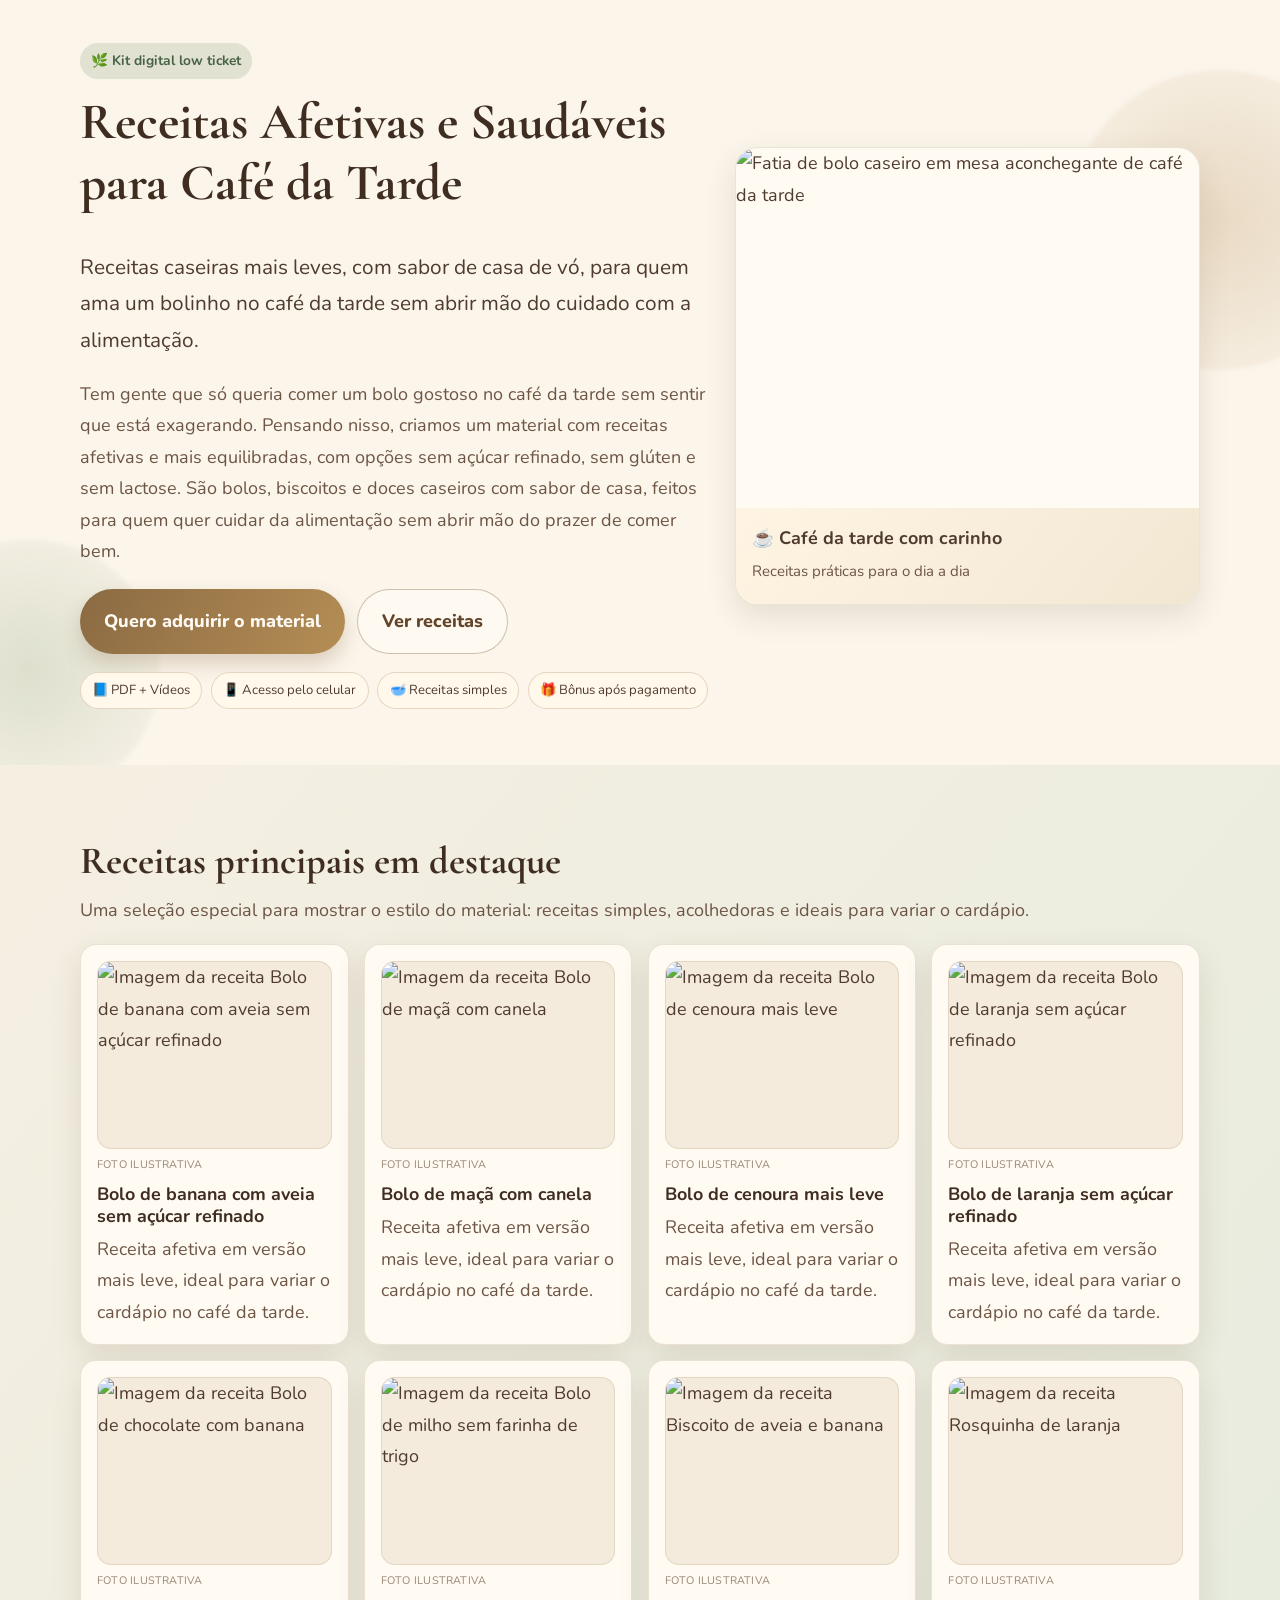
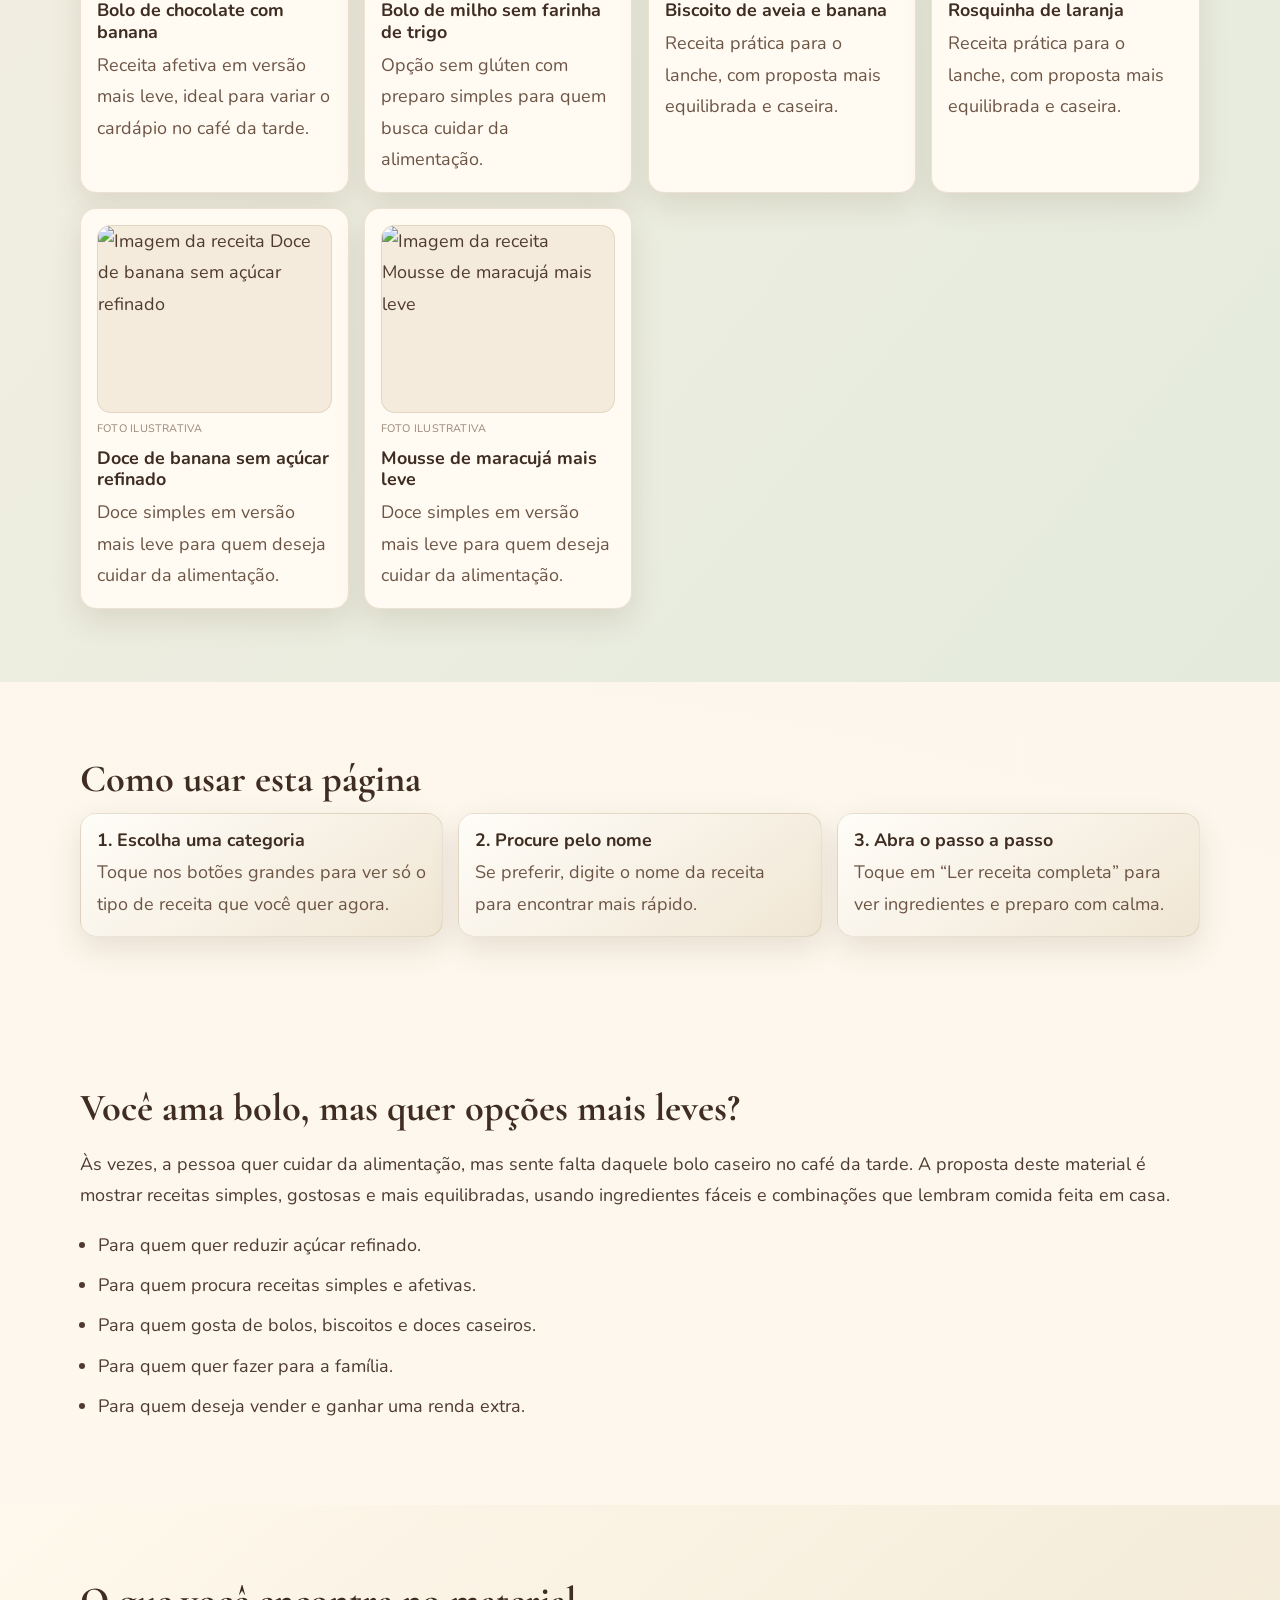
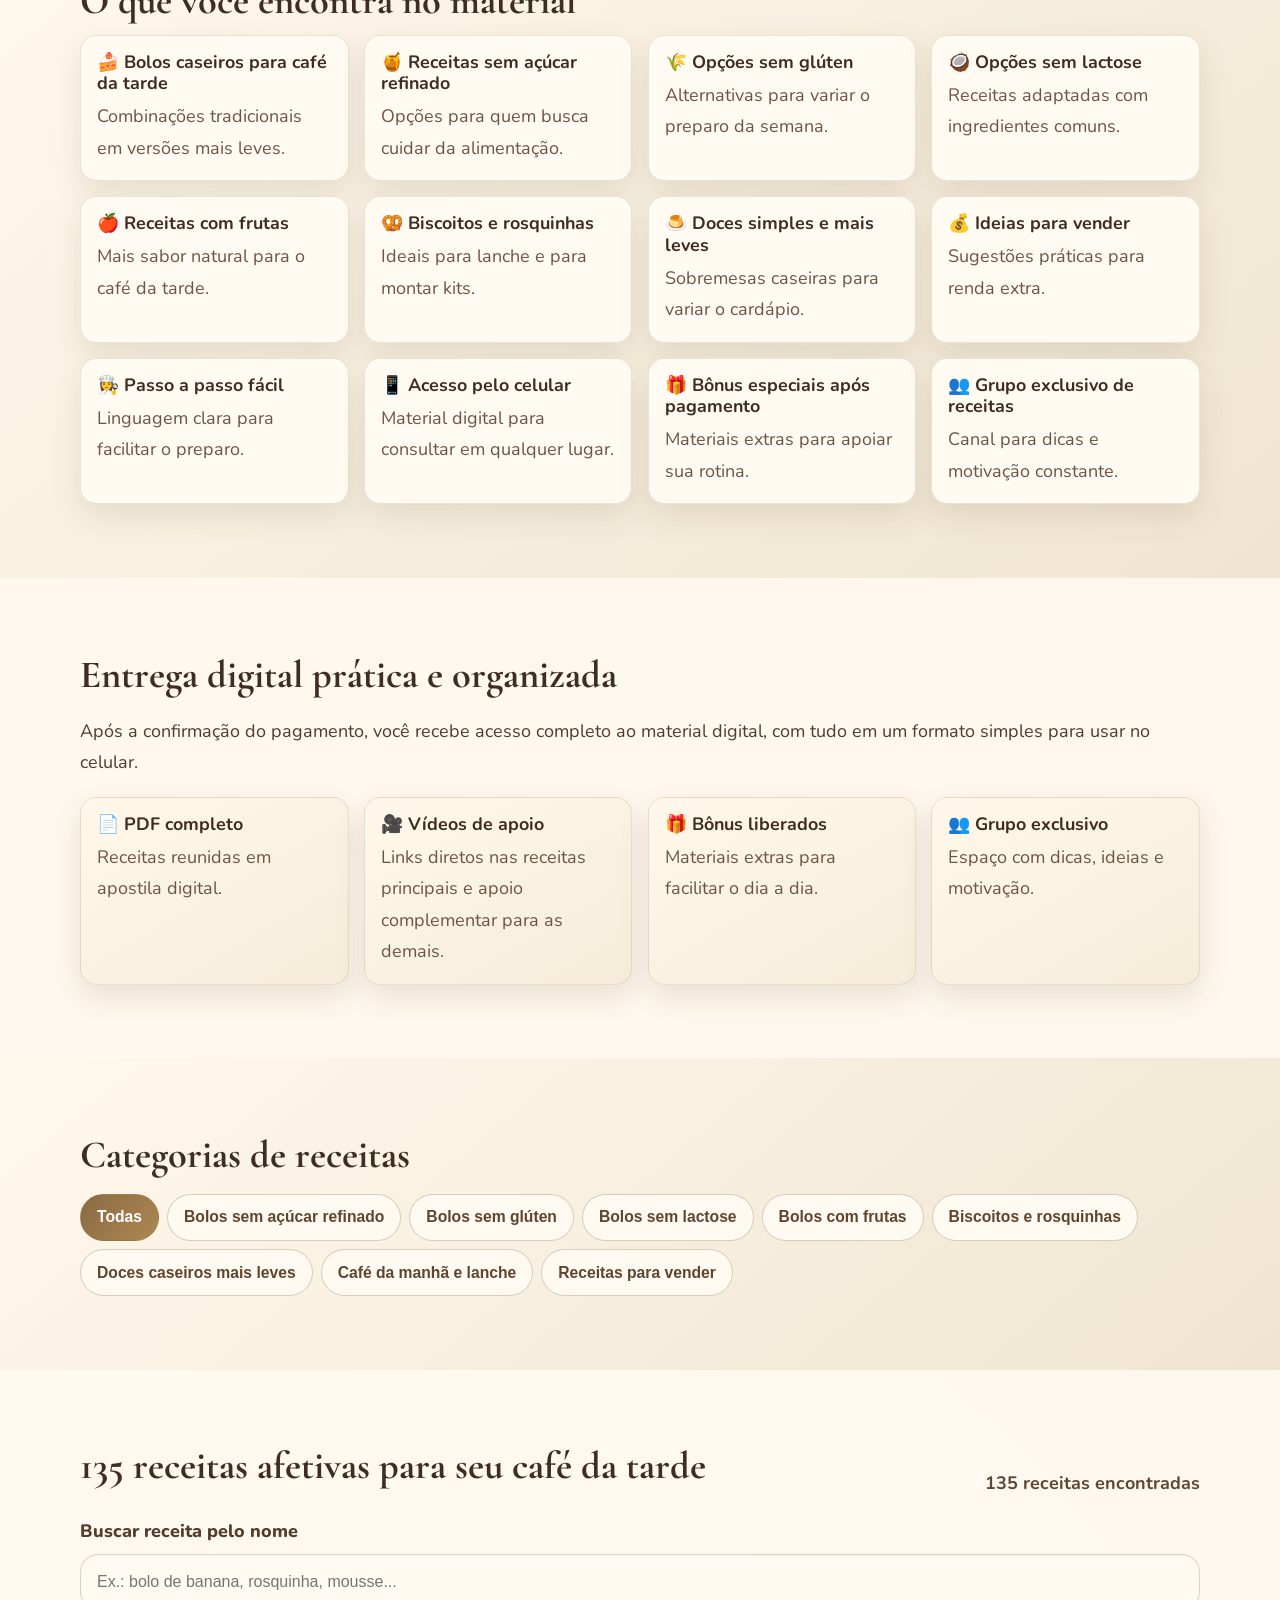
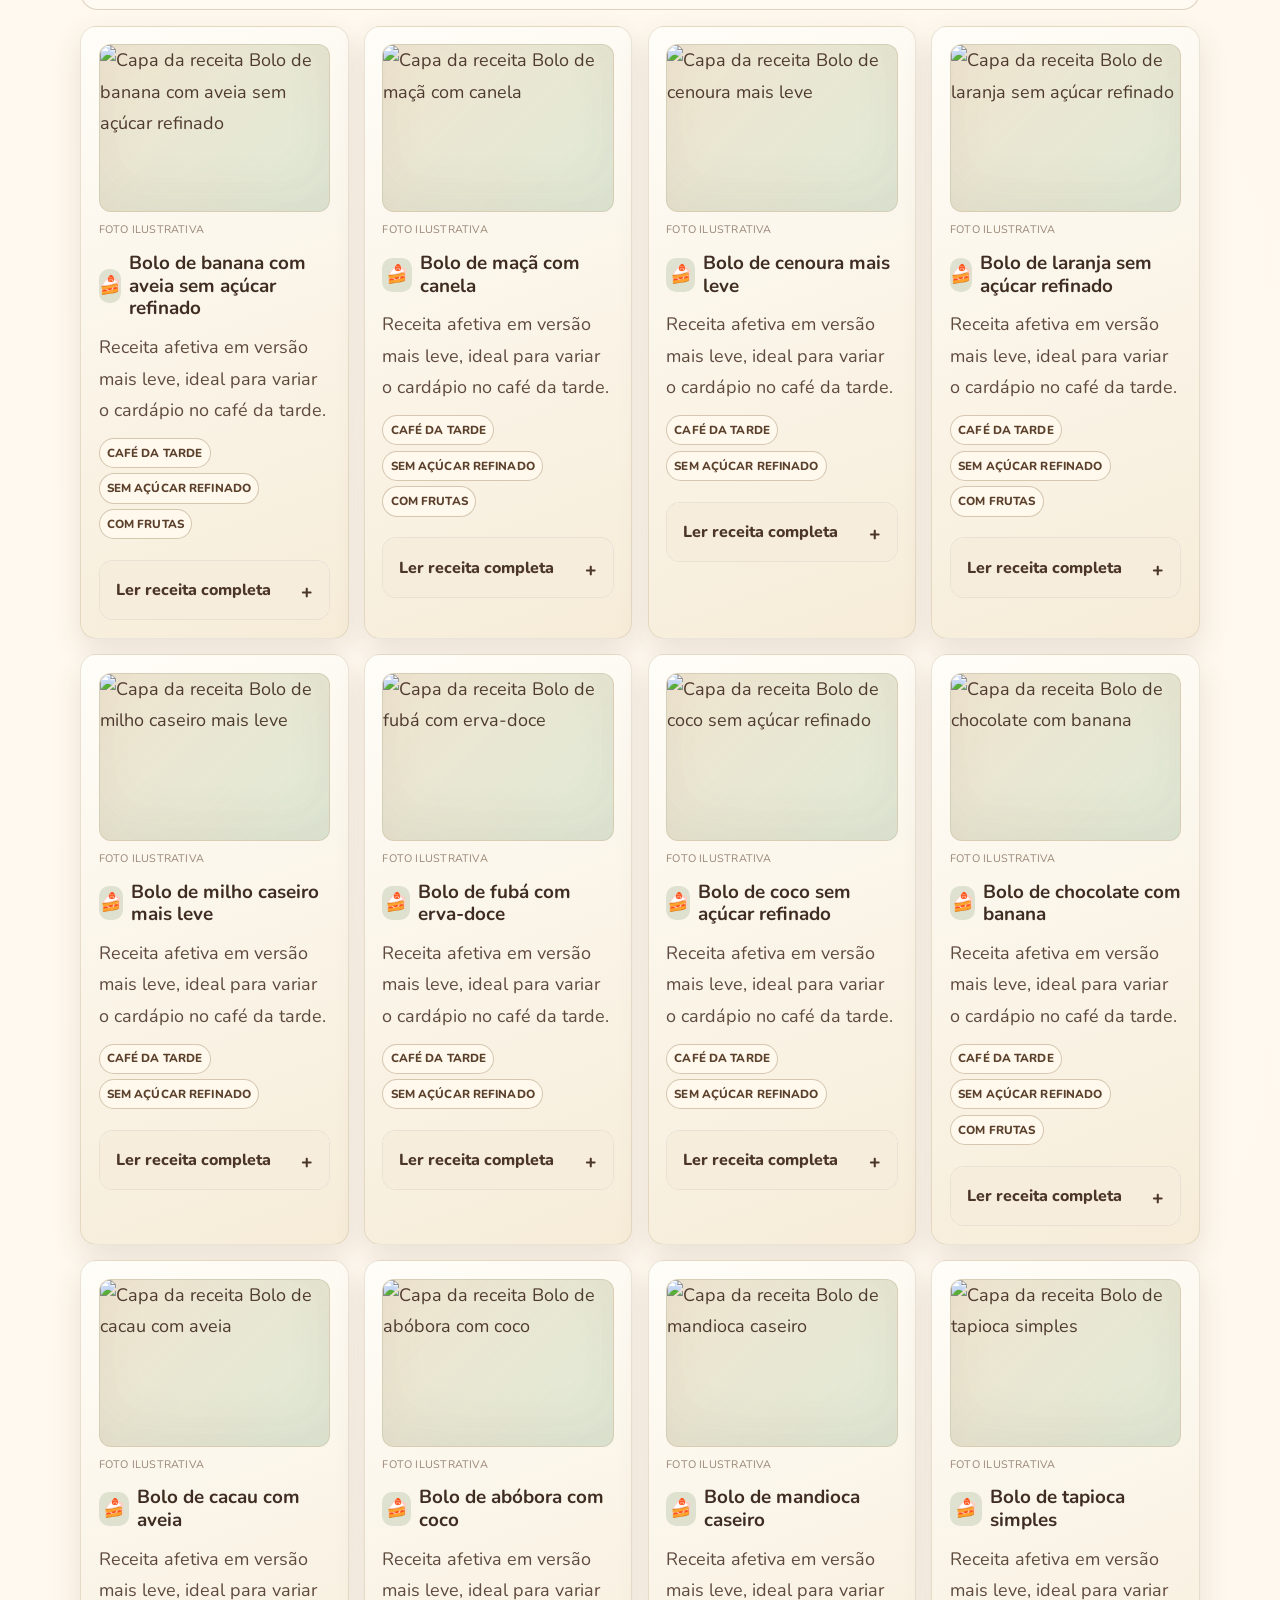
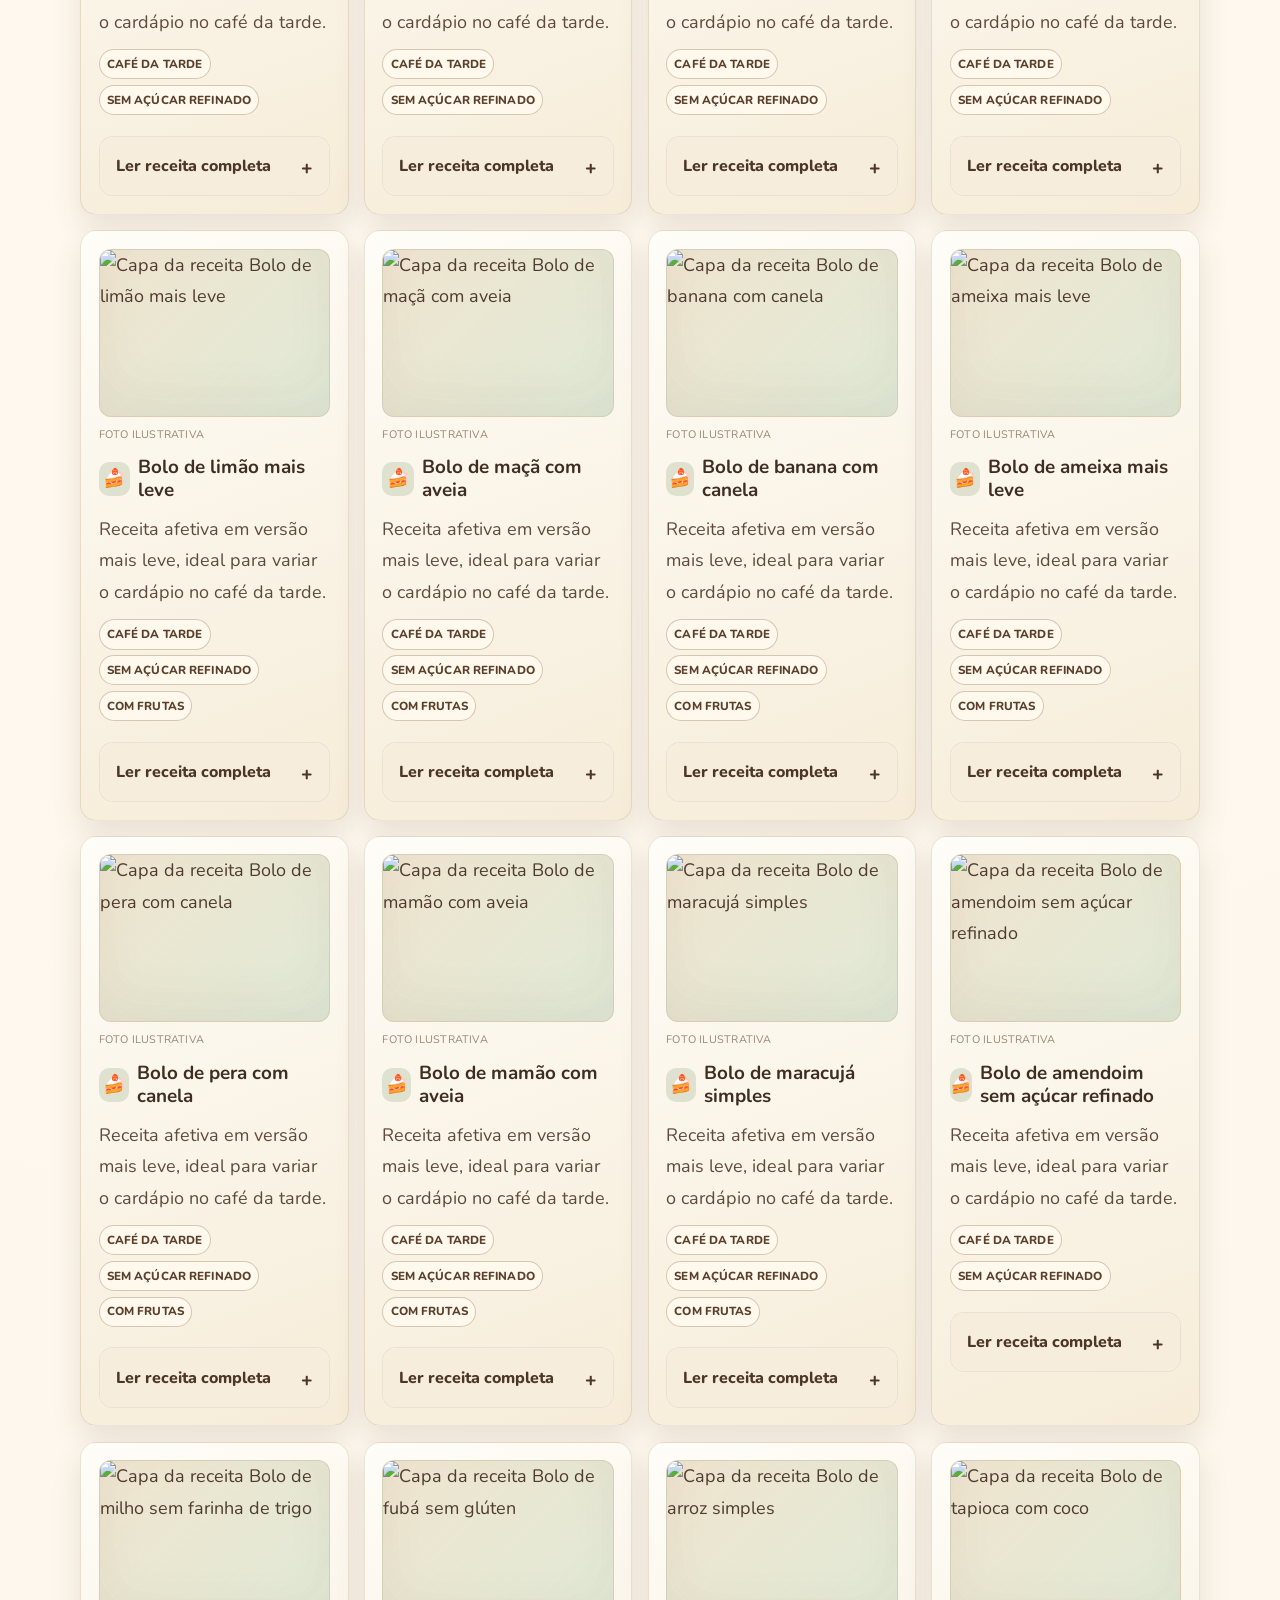
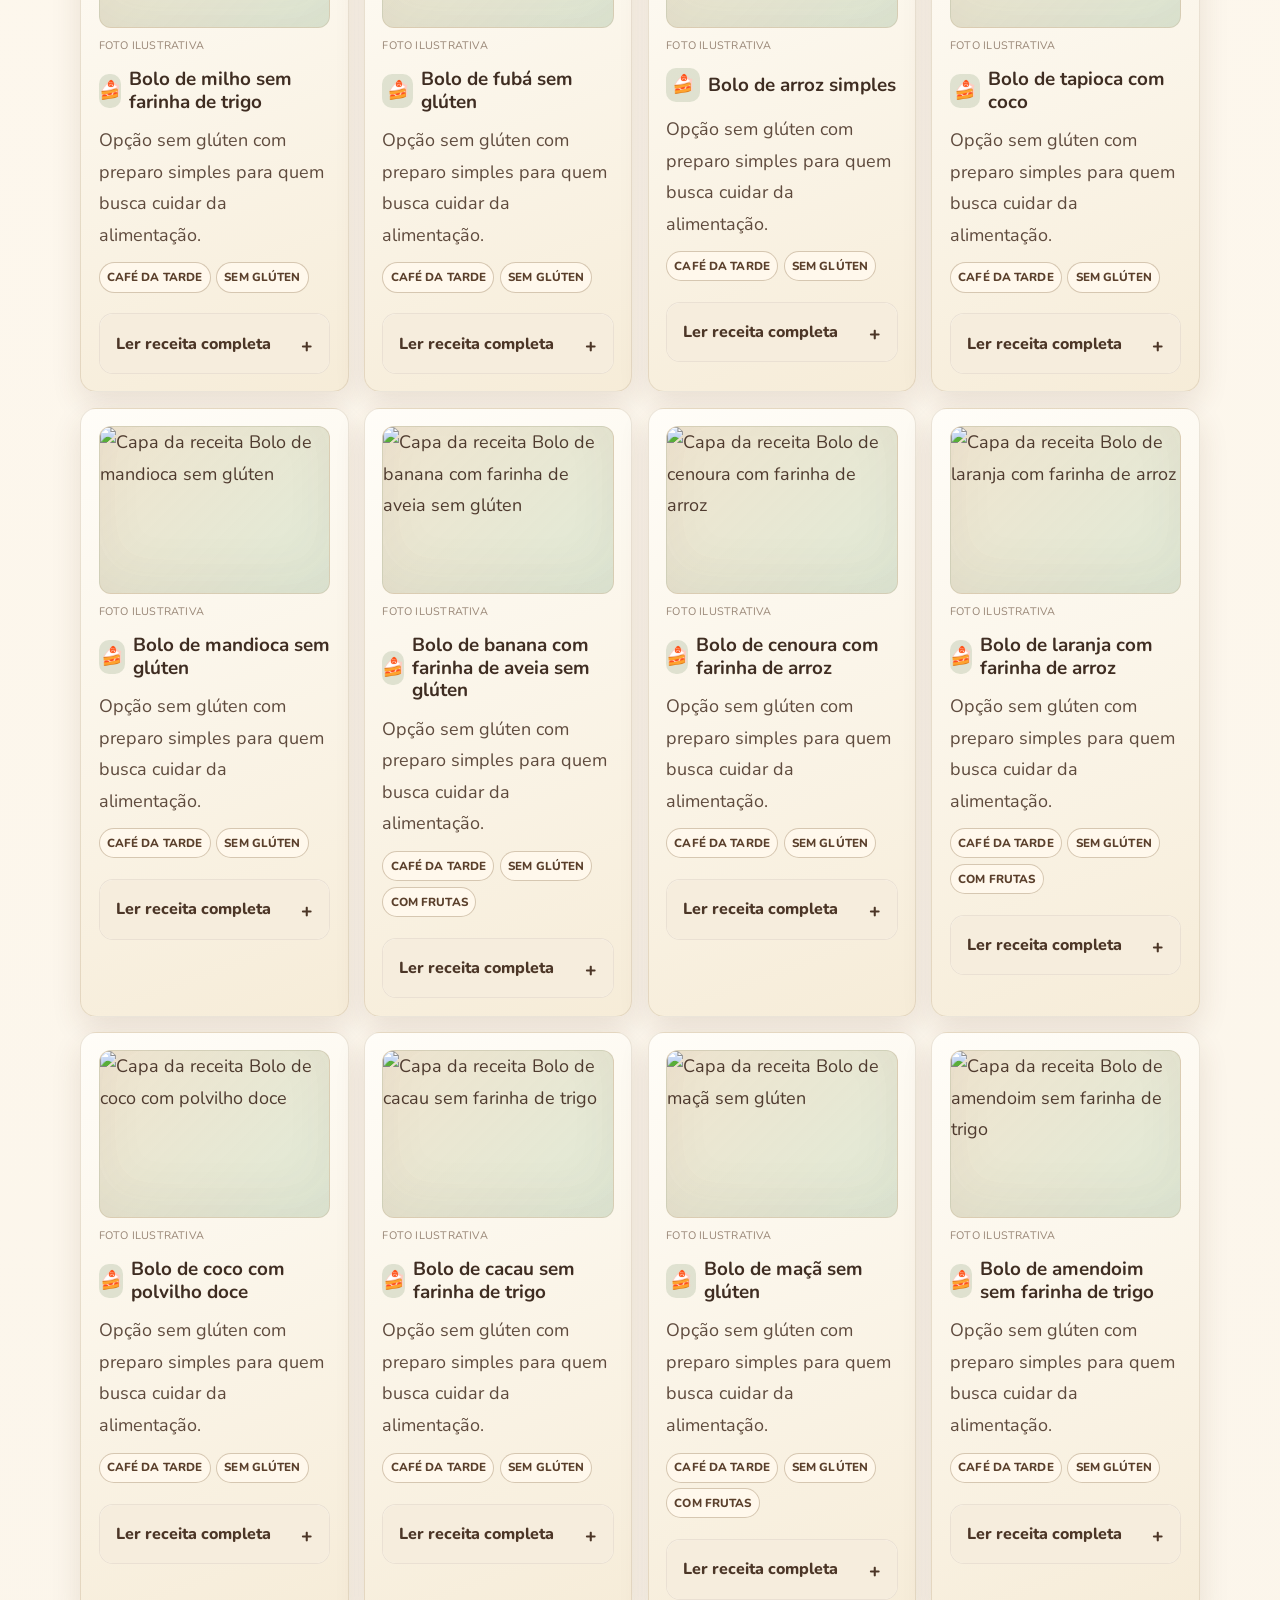
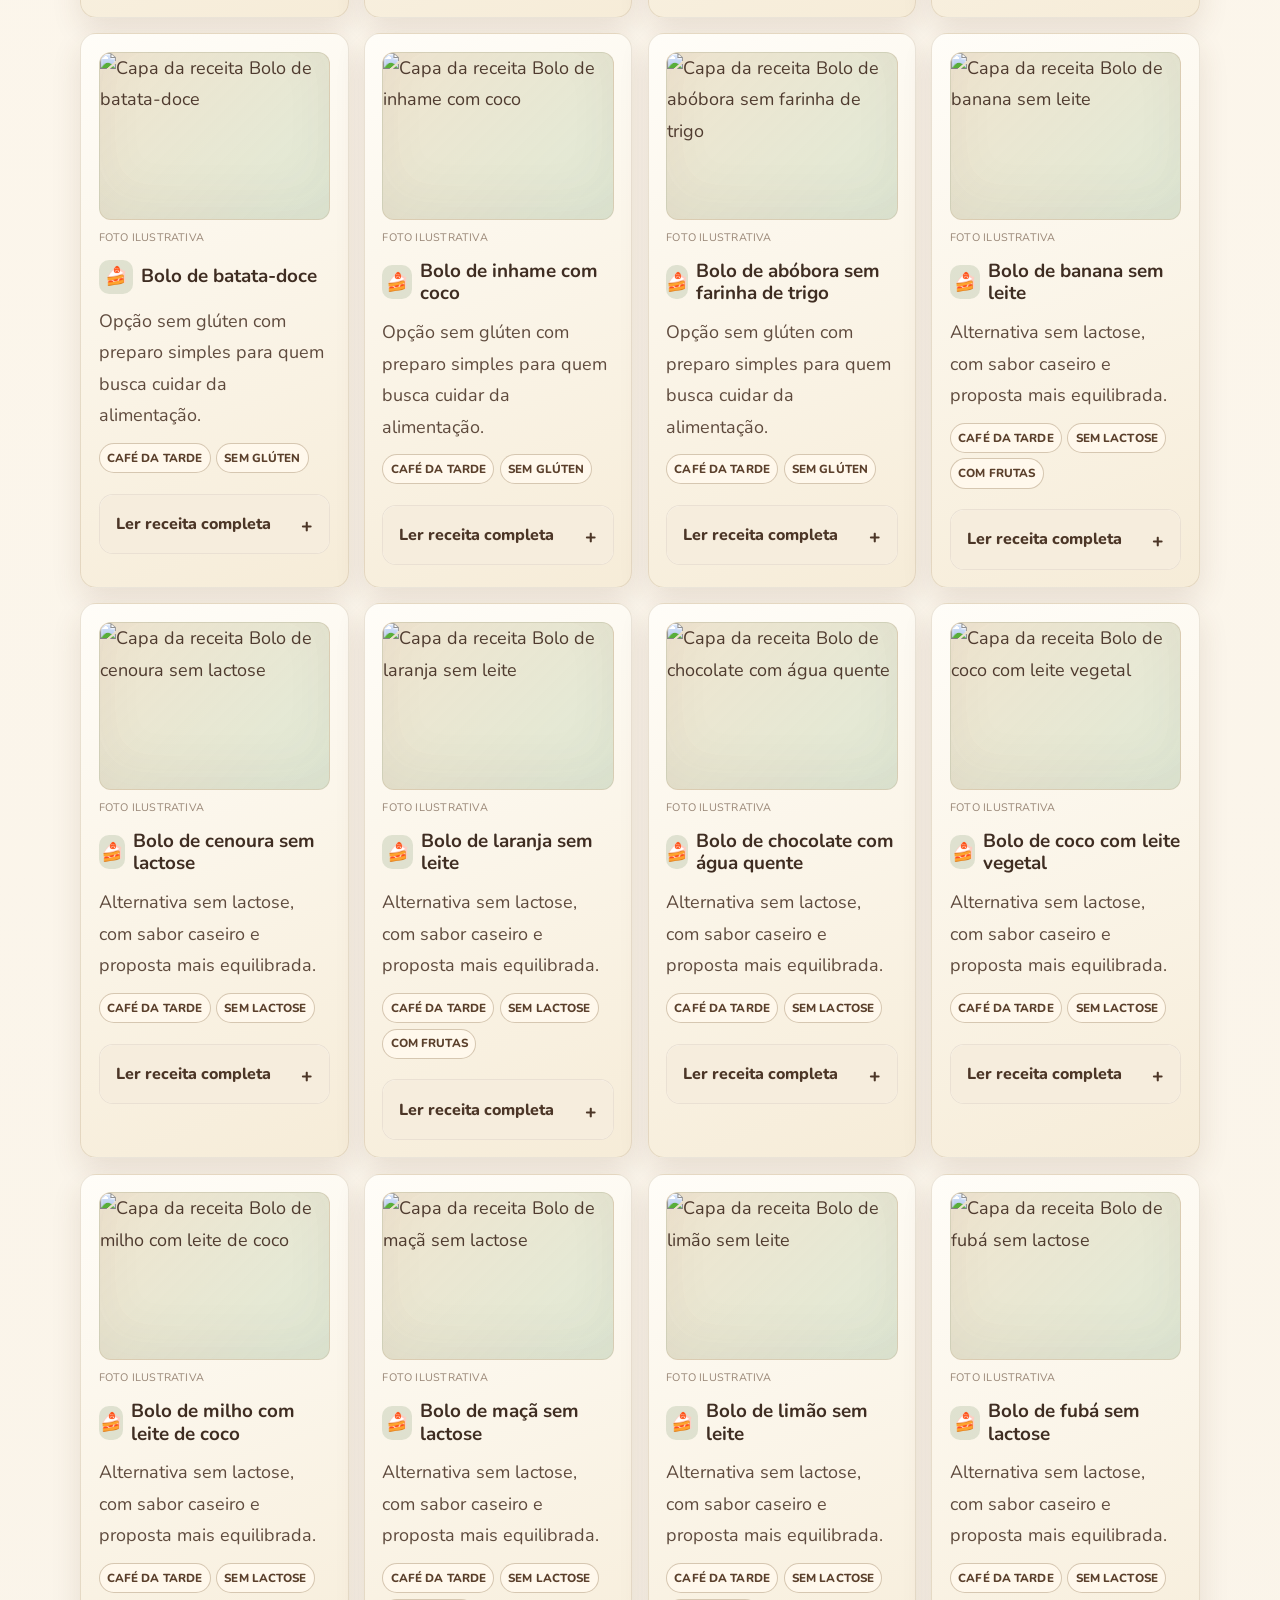
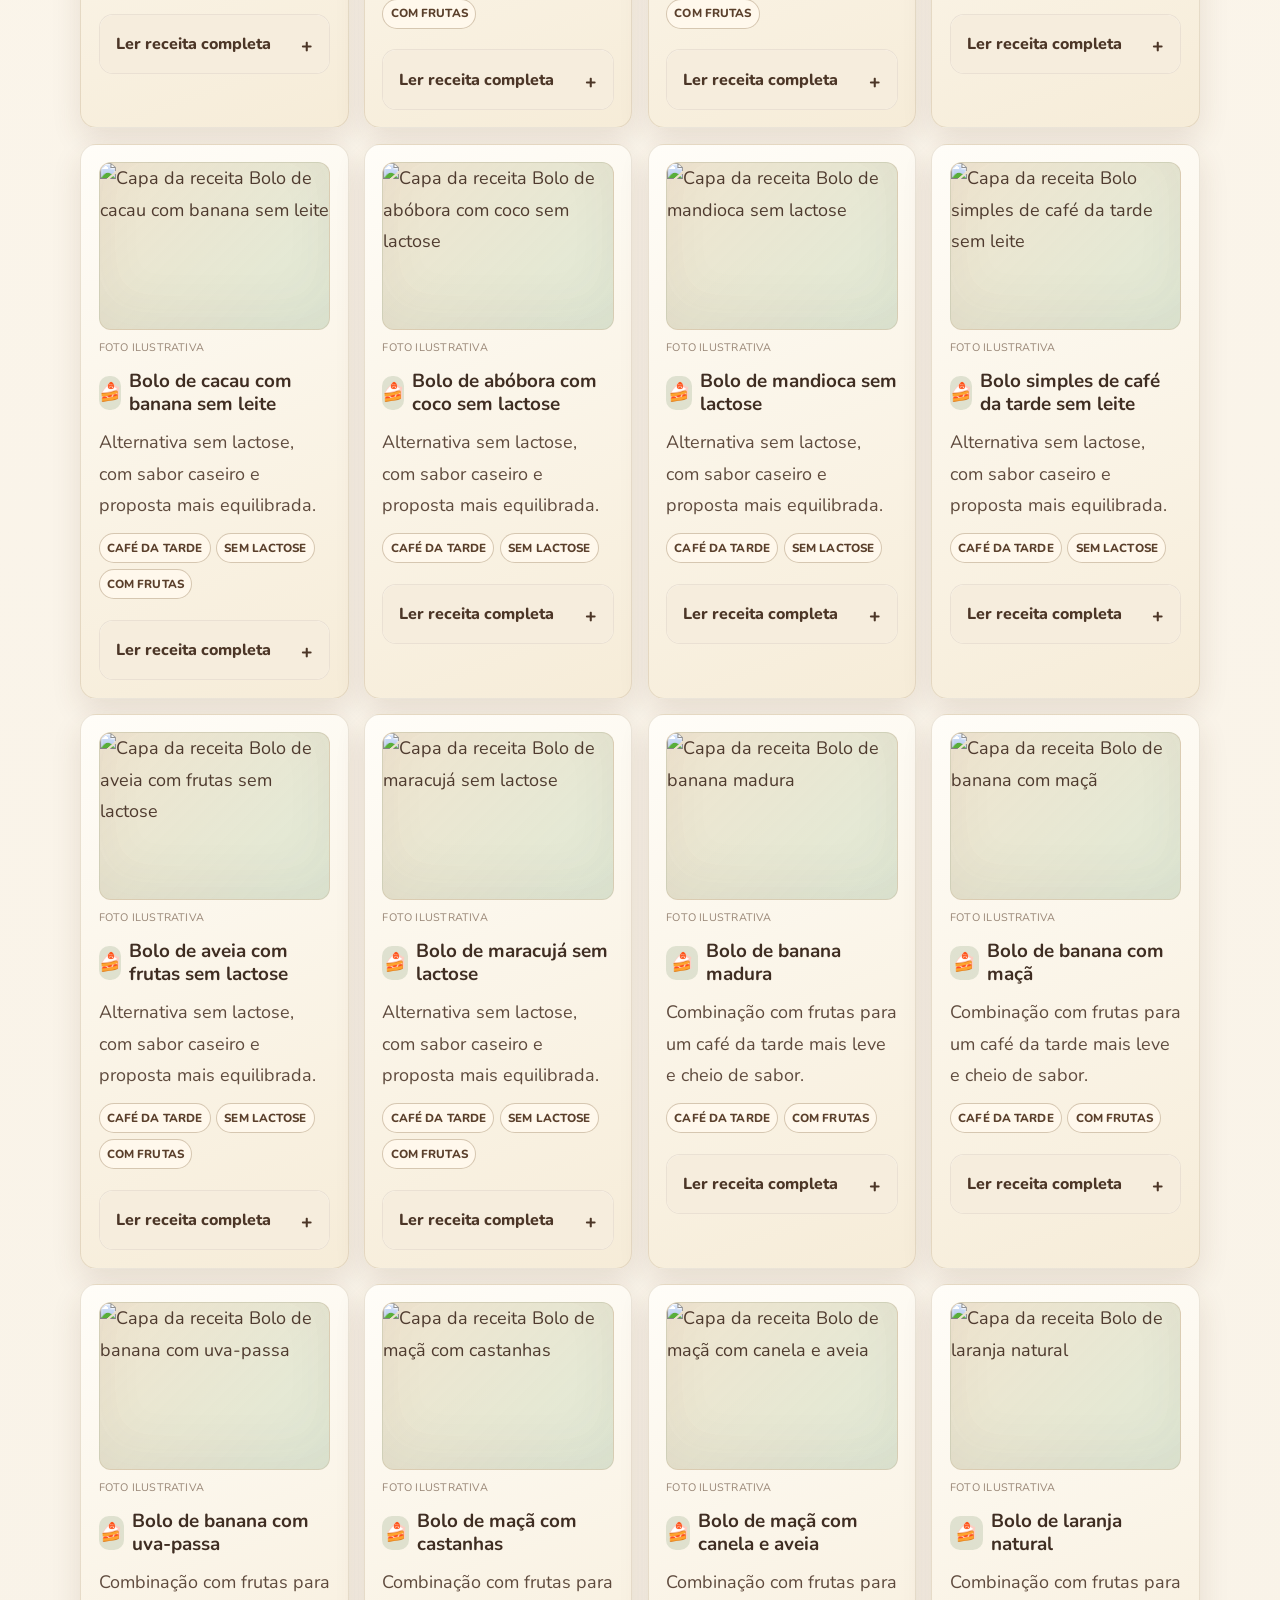
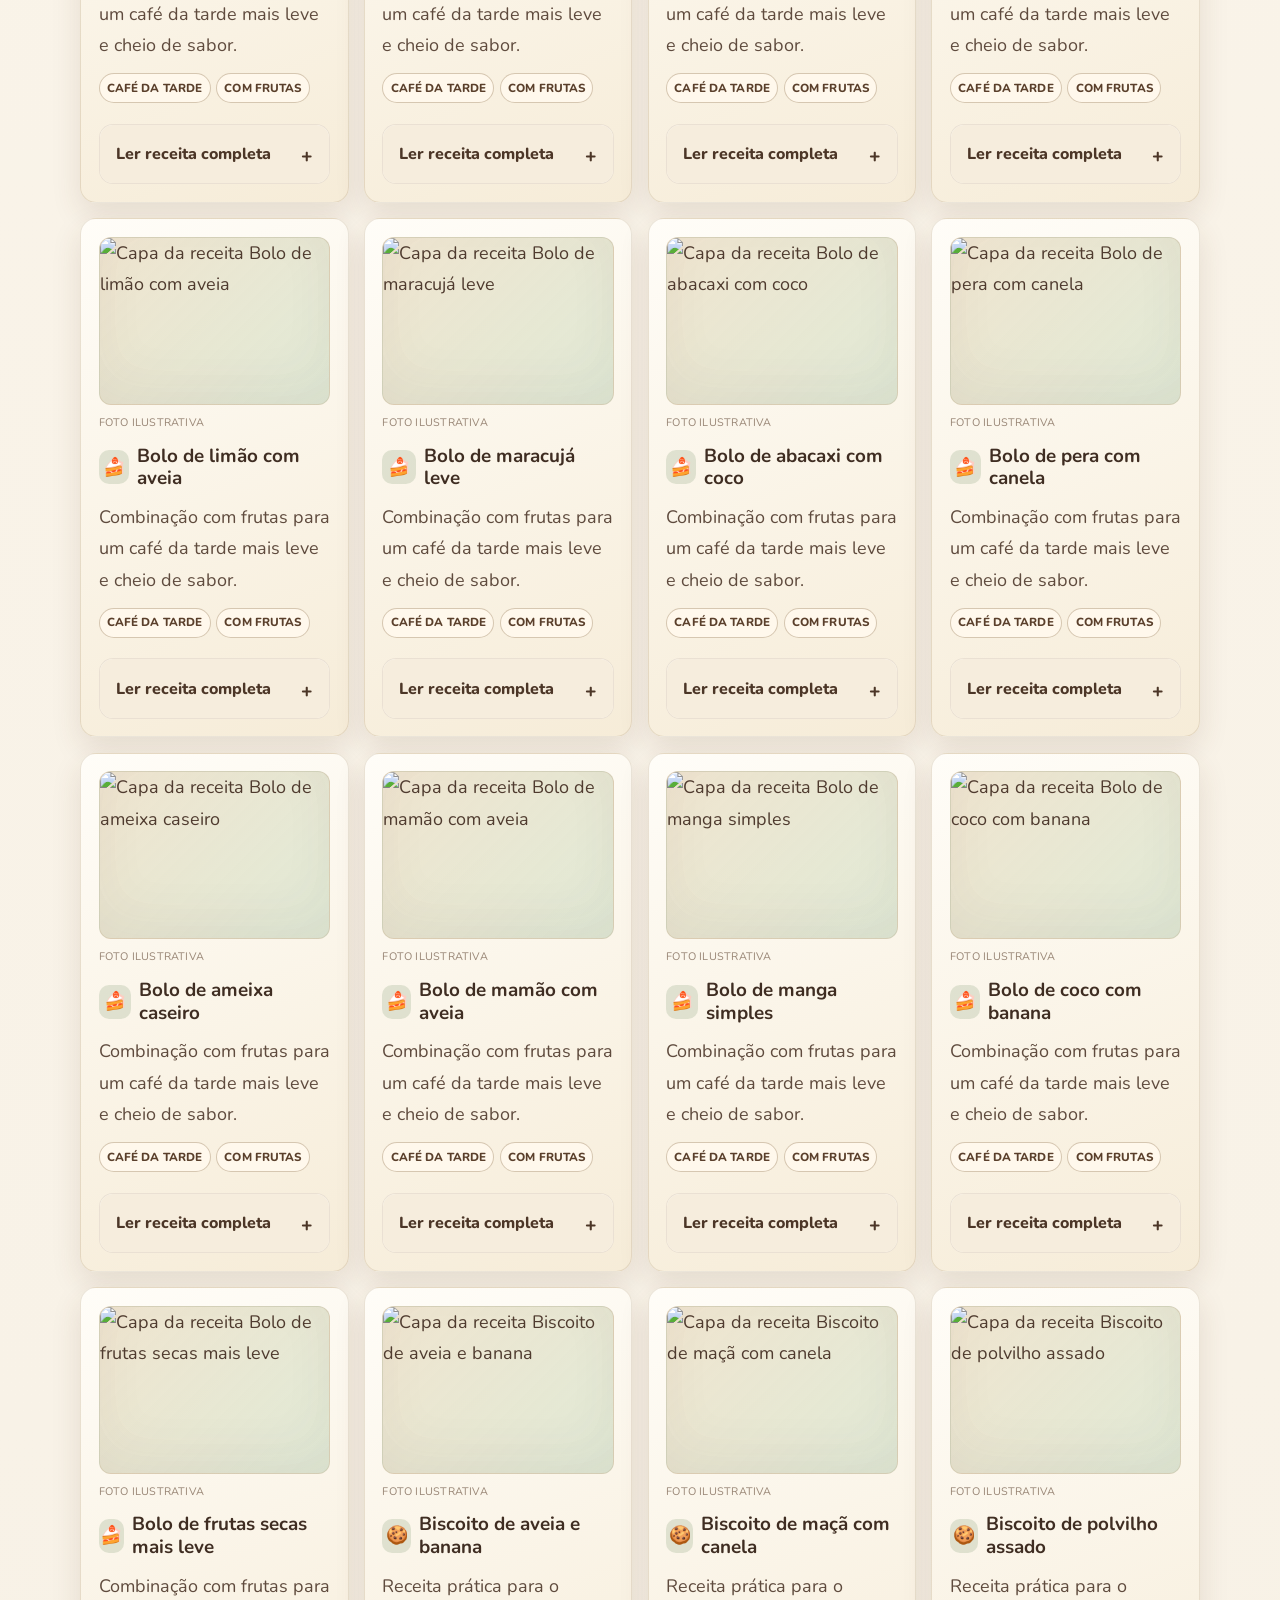
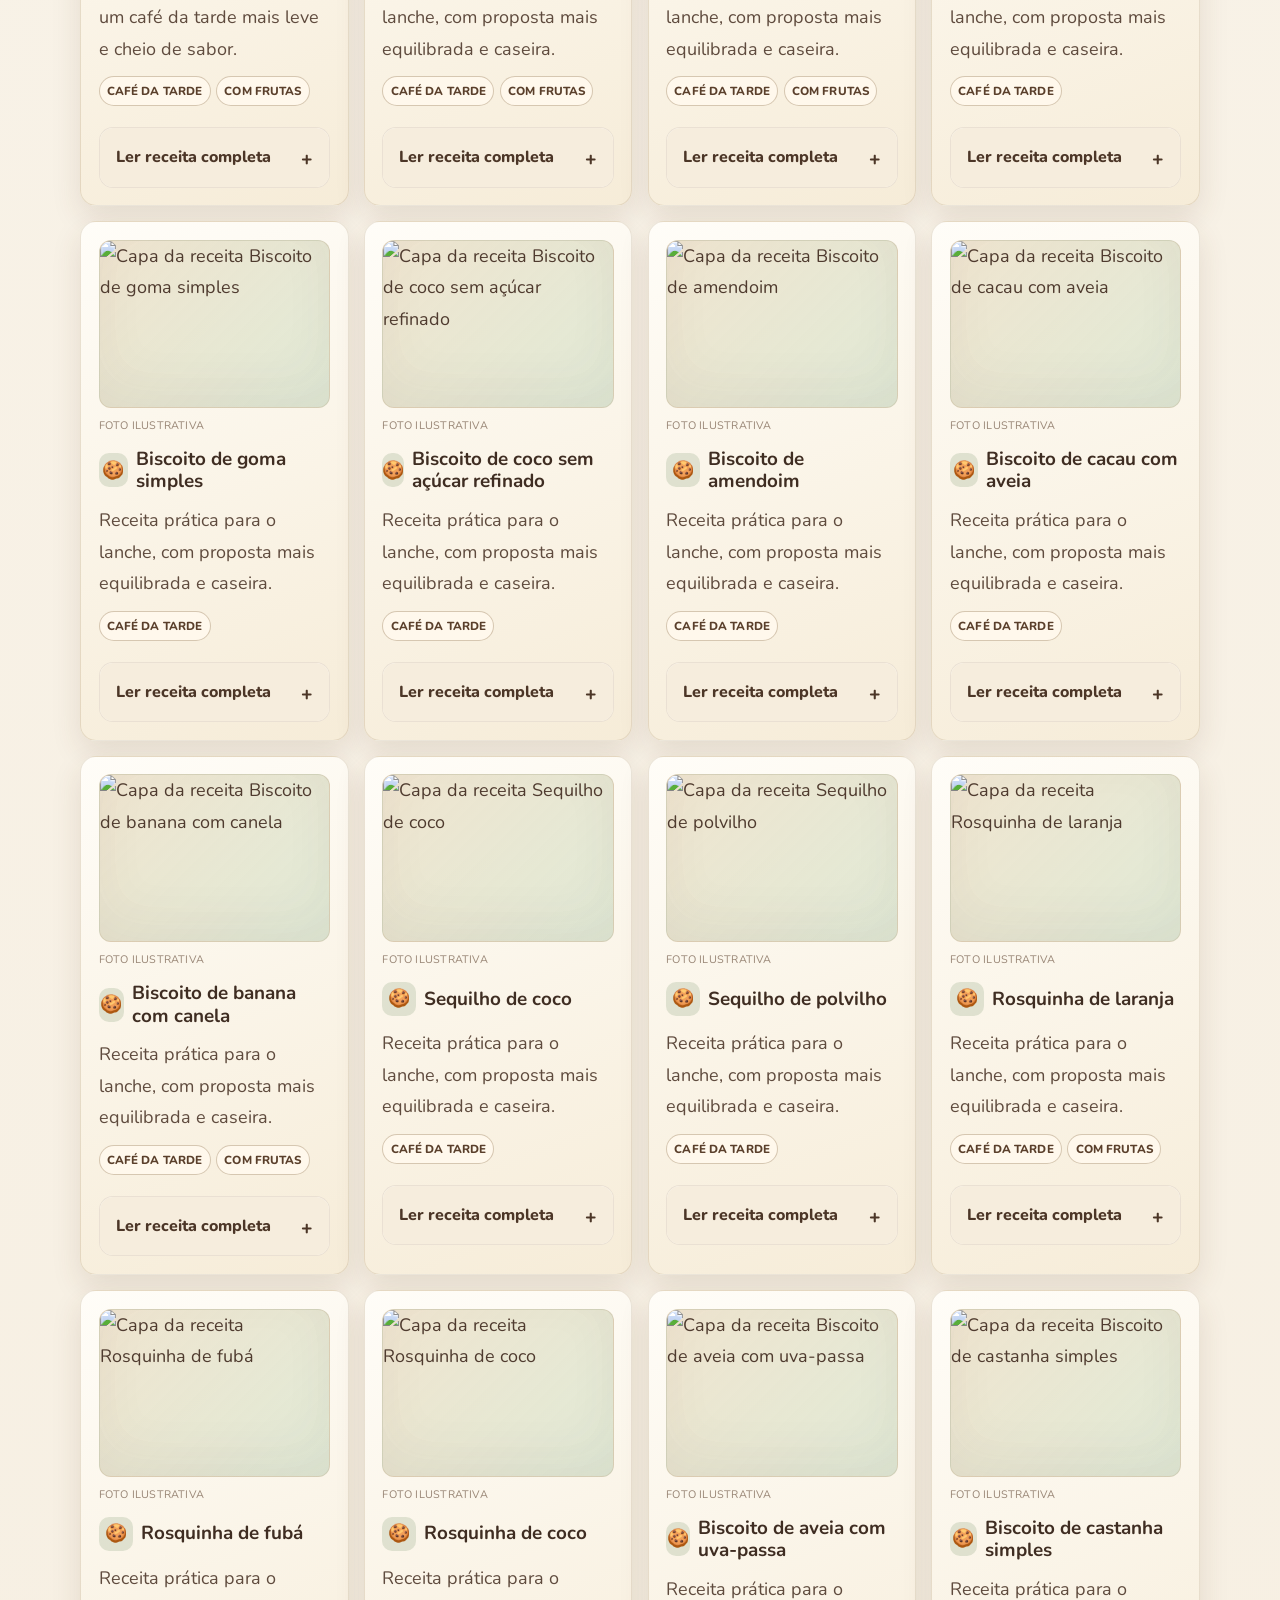
==== commit 46dc0193: "Troca WhatsApp por seção de pagamento via PIX" ====
--- a/index.html
+++ b/index.html
@@ -22,7 +22,7 @@
         <p class="subtitle">Receitas caseiras mais leves, com sabor de casa de vó, para quem ama um bolinho no café da tarde sem abrir mão do cuidado com a alimentação.</p>
         <p class="hero-text">Tem gente que só queria comer um bolo gostoso no café da tarde sem sentir que está exagerando. Pensando nisso, criamos um material com receitas afetivas e mais equilibradas, com opções sem açúcar refinado, sem glúten e sem lactose. São bolos, biscoitos e doces caseiros com sabor de casa, feitos para quem quer cuidar da alimentação sem abrir mão do prazer de comer bem.</p>
         <div class="hero-actions">
-          <a href="#" class="btn btn-primary js-whatsapp">Quero conhecer o material</a>
+          <a href="#pix" class="btn btn-primary">Quero adquirir o material</a>
           <a href="#receitas" class="btn btn-secondary">Ver receitas</a>
         </div>
         <div class="seal-list">
@@ -191,11 +191,38 @@
       </div>
     </section>
 
-    <section class="section cta-section reveal" id="whatsapp">
+    <section class="section cta-section reveal" id="pix">
       <div class="container cta-box">
-        <h2>Quer receber o material para conhecer?</h2>
-        <p>Clique no botão abaixo e fale comigo pelo WhatsApp. Eu te explico como funciona o acesso ao material, os bônus e o grupo exclusivo.</p>
-        <a href="#" class="btn btn-primary btn-big js-whatsapp">Quero receber no WhatsApp</a>
+        <p class="eyebrow">✨ Acesso imediato ao material completo</p>
+        <h2>Adquira agora via PIX e receba tudo na hora</h2>
+        <p>Pagamento simples e seguro pelo sistema bancário brasileiro. Após confirmar, você recebe acesso ao material, aos bônus e ao grupo exclusivo.</p>
+
+        <div class="pix-box">
+          <div class="pix-price-row">
+            <span class="pix-price-label">Material completo com todos os bônus por apenas:</span>
+            <strong class="pix-price-value" id="pix-price-display">R$ 19,90</strong>
+          </div>
+
+          <div class="pix-key-wrap">
+            <p class="pix-key-label">🔑 Chave PIX</p>
+            <div class="pix-key-row">
+              <span class="pix-key-value" id="pix-key-display">79991081834</span>
+              <button class="btn-copy-pix" id="pix-copy-btn" onclick="copyPixKey()">📋 Copiar chave</button>
+            </div>
+            <p class="pix-copied-msg" id="pix-copied-msg">✅ Chave copiada com sucesso!</p>
+          </div>
+
+          <div class="pix-steps">
+            <h3>Como pagar em 3 passos:</h3>
+            <ol class="pix-steps-list">
+              <li><strong>Abra o app do seu banco</strong> e entre em PIX → Transferir</li>
+              <li><strong>Cole ou digite a chave</strong> acima e confirme o valor</li>
+              <li><strong>Pague e envie o comprovante</strong> para receber o acesso imediato</li>
+            </ol>
+          </div>
+
+          <p class="pix-note">💚 Pagamento 100% seguro via sistema bancário brasileiro</p>
+        </div>
       </div>
     </section>
 
@@ -205,7 +232,7 @@
         <div class="faq-list">
           <article class="faq-item">
             <button class="faq-question" aria-expanded="false">O material é físico ou digital?</button>
-            <div class="faq-answer"><p>É digital, enviado pelo WhatsApp para acessar pelo celular.</p></div>
+            <div class="faq-answer"><p>É digital. Após o pagamento via PIX, você recebe acesso completo ao material no celular.</p></div>
           </article>
           <article class="faq-item">
             <button class="faq-question" aria-expanded="false">Tem videoaulas?</button>
--- a/style.css
+++ b/style.css
@@ -570,6 +570,140 @@
   box-shadow: var(--shadow);
 }
 
+/* ── PIX Section ─────────────────────────────── */
+.pix-box {
+  margin-top: 2rem;
+  display: flex;
+  flex-direction: column;
+  align-items: center;
+  gap: 1.6rem;
+}
+
+.pix-price-row {
+  display: flex;
+  flex-direction: column;
+  align-items: center;
+  gap: 0.3rem;
+}
+
+.pix-price-label {
+  font-size: 1rem;
+  color: var(--text-soft);
+}
+
+.pix-price-value {
+  font-size: clamp(2.4rem, 6vw, 3.4rem);
+  color: #3d7040;
+  font-family: "Cormorant Garamond", serif;
+  font-weight: 700;
+  line-height: 1.1;
+}
+
+.pix-key-wrap {
+  background: #fff;
+  border: 2px solid rgba(61, 112, 64, 0.3);
+  border-radius: var(--radius-lg);
+  padding: 1.3rem 1.6rem;
+  width: 100%;
+  max-width: 440px;
+  text-align: center;
+  box-shadow: 0 4px 18px rgba(61, 112, 64, 0.1);
+}
+
+.pix-key-label {
+  font-size: 0.82rem;
+  color: var(--text-soft);
+  margin: 0 0 0.6rem;
+  font-weight: 700;
+  text-transform: uppercase;
+  letter-spacing: 0.06em;
+}
+
+.pix-key-row {
+  display: flex;
+  align-items: center;
+  gap: 0.6rem;
+  justify-content: center;
+  flex-wrap: wrap;
+}
+
+.pix-key-value {
+  font-size: 1.35rem;
+  font-weight: 800;
+  color: #2e5430;
+  letter-spacing: 0.06em;
+  font-family: monospace;
+}
+
+.btn-copy-pix {
+  display: inline-flex;
+  align-items: center;
+  gap: 0.3rem;
+  background: linear-gradient(120deg, #3d7040, #5a9e5d);
+  color: #fff;
+  border: none;
+  border-radius: 999px;
+  padding: 0.55rem 1.2rem;
+  font-size: 0.95rem;
+  font-weight: 700;
+  cursor: pointer;
+  transition: transform 0.2s ease, box-shadow 0.2s ease;
+  min-height: 44px;
+}
+
+.btn-copy-pix:hover {
+  transform: translateY(-2px);
+  box-shadow: 0 8px 20px rgba(61, 112, 64, 0.3);
+}
+
+.pix-copied-msg {
+  font-size: 0.9rem;
+  color: #3d7040;
+  font-weight: 700;
+  margin: 0.6rem 0 0;
+  opacity: 0;
+  transition: opacity 0.3s ease;
+}
+
+.pix-copied-msg.visible {
+  opacity: 1;
+}
+
+.pix-steps {
+  text-align: left;
+  max-width: 440px;
+  width: 100%;
+}
+
+.pix-steps h3 {
+  font-size: 1rem;
+  color: var(--text);
+  margin: 0 0 0.7rem;
+  font-weight: 800;
+}
+
+.pix-steps-list {
+  margin: 0;
+  padding-left: 1.3rem;
+  display: flex;
+  flex-direction: column;
+  gap: 0.6rem;
+}
+
+.pix-steps-list li {
+  font-size: 1rem;
+  color: var(--text-soft);
+  line-height: 1.55;
+}
+
+.pix-note {
+  font-size: 0.9rem;
+  color: #3d7040;
+  font-weight: 600;
+  margin: 0;
+}
+
+/* ── FAQ ─────────────────────────────────────── */
 .faq-list {
   display: grid;
   gap: 0.7rem;
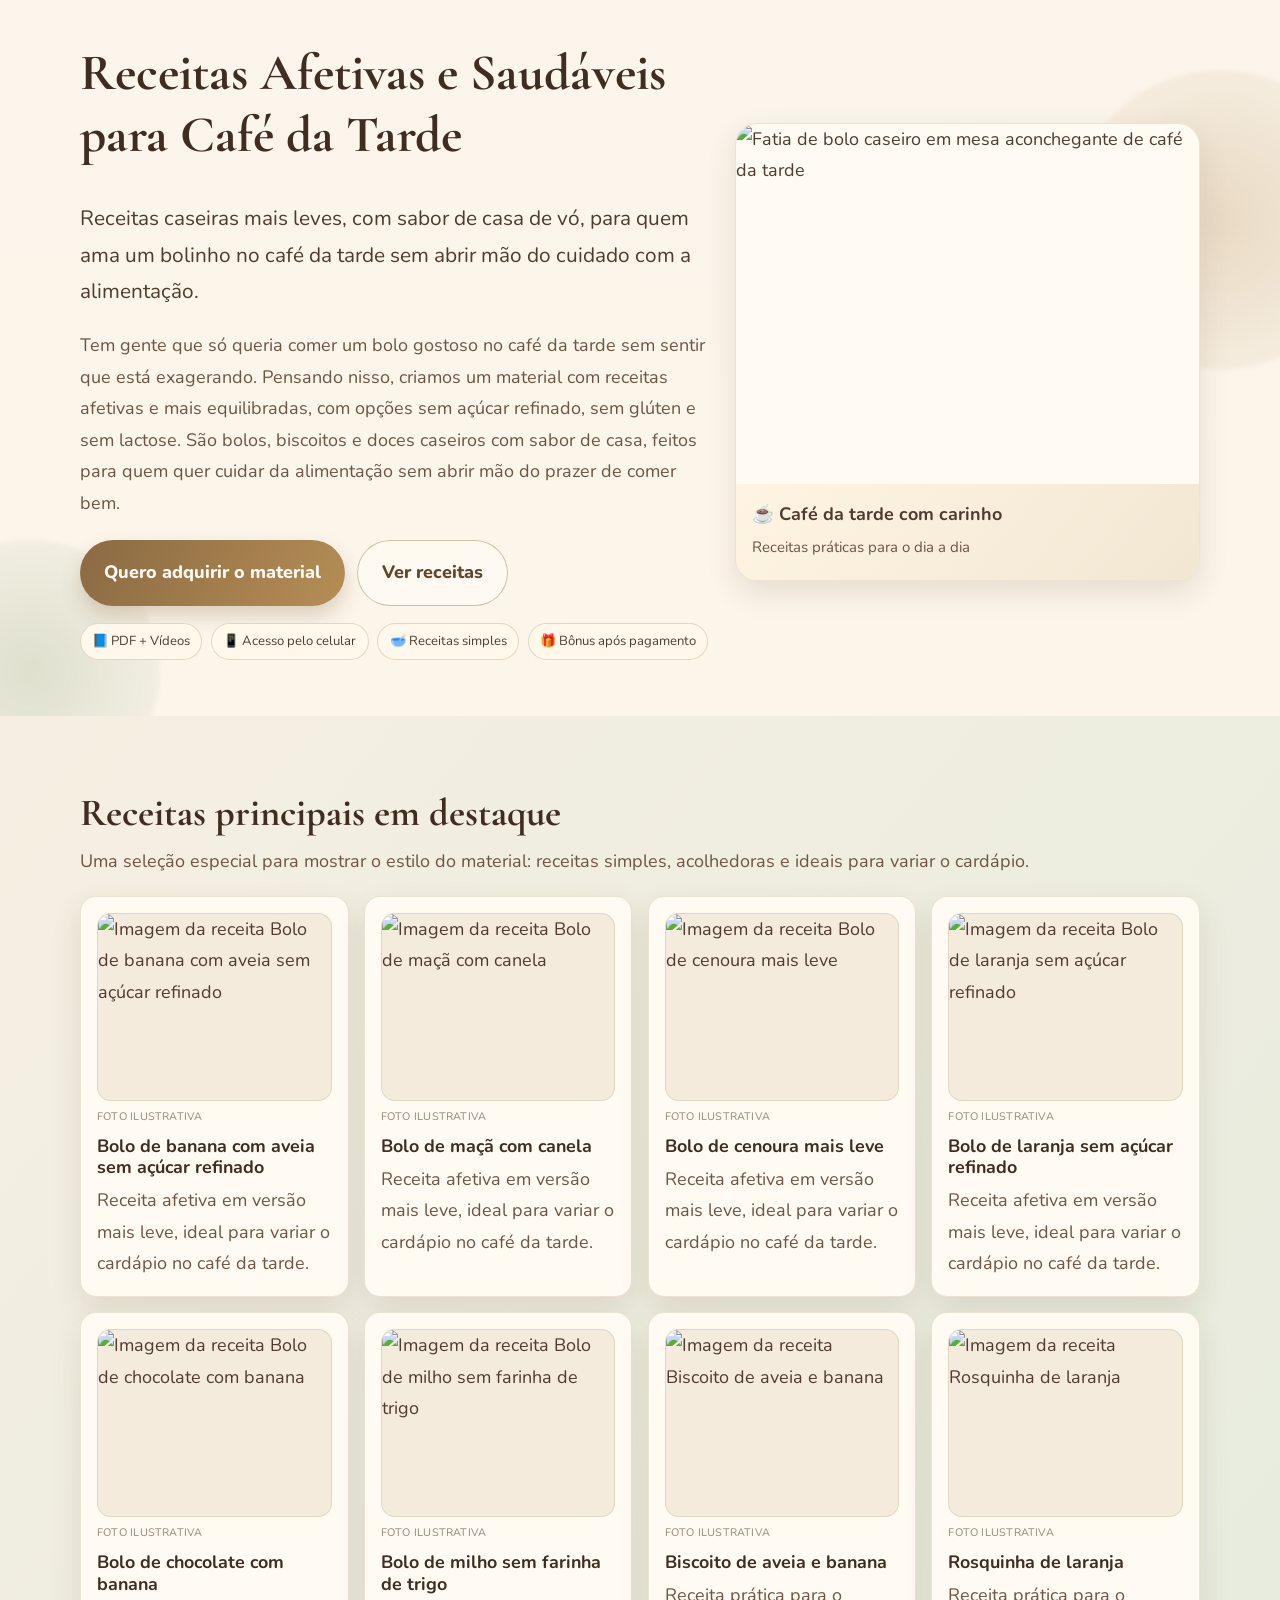
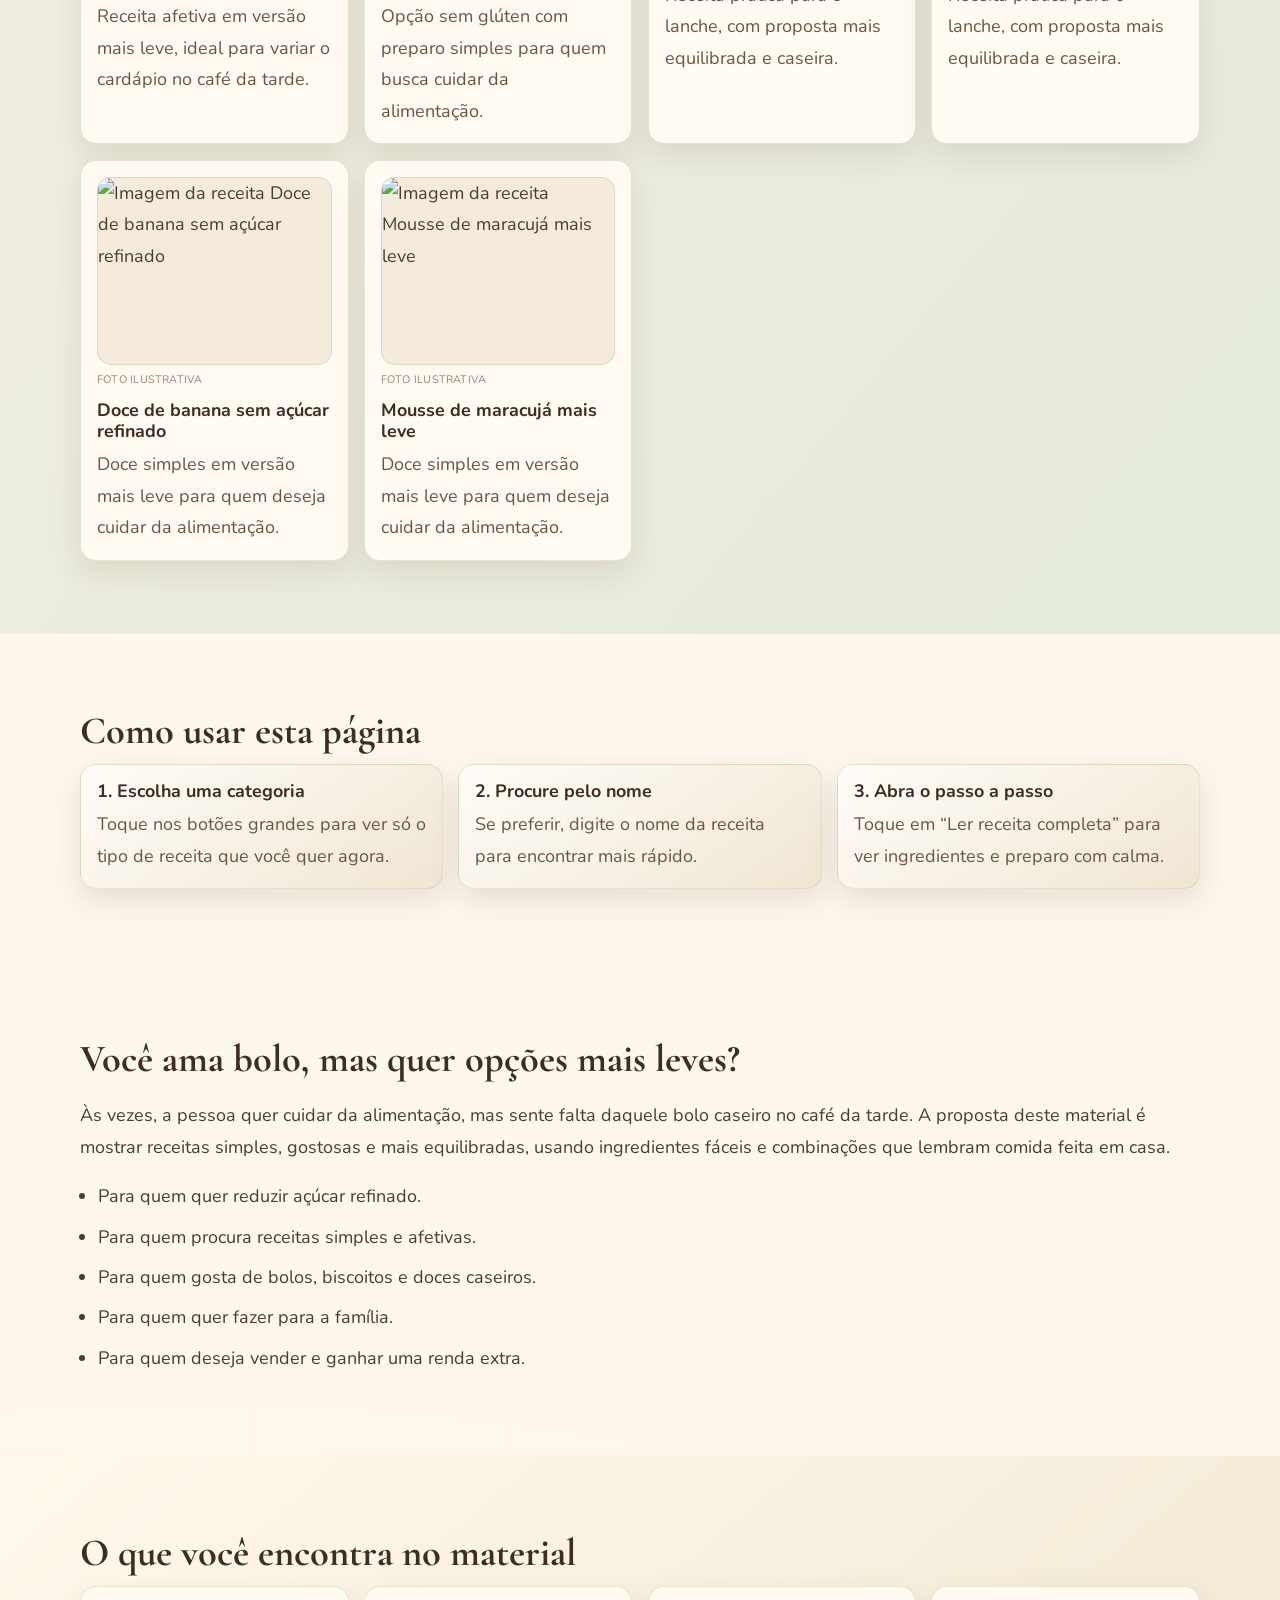
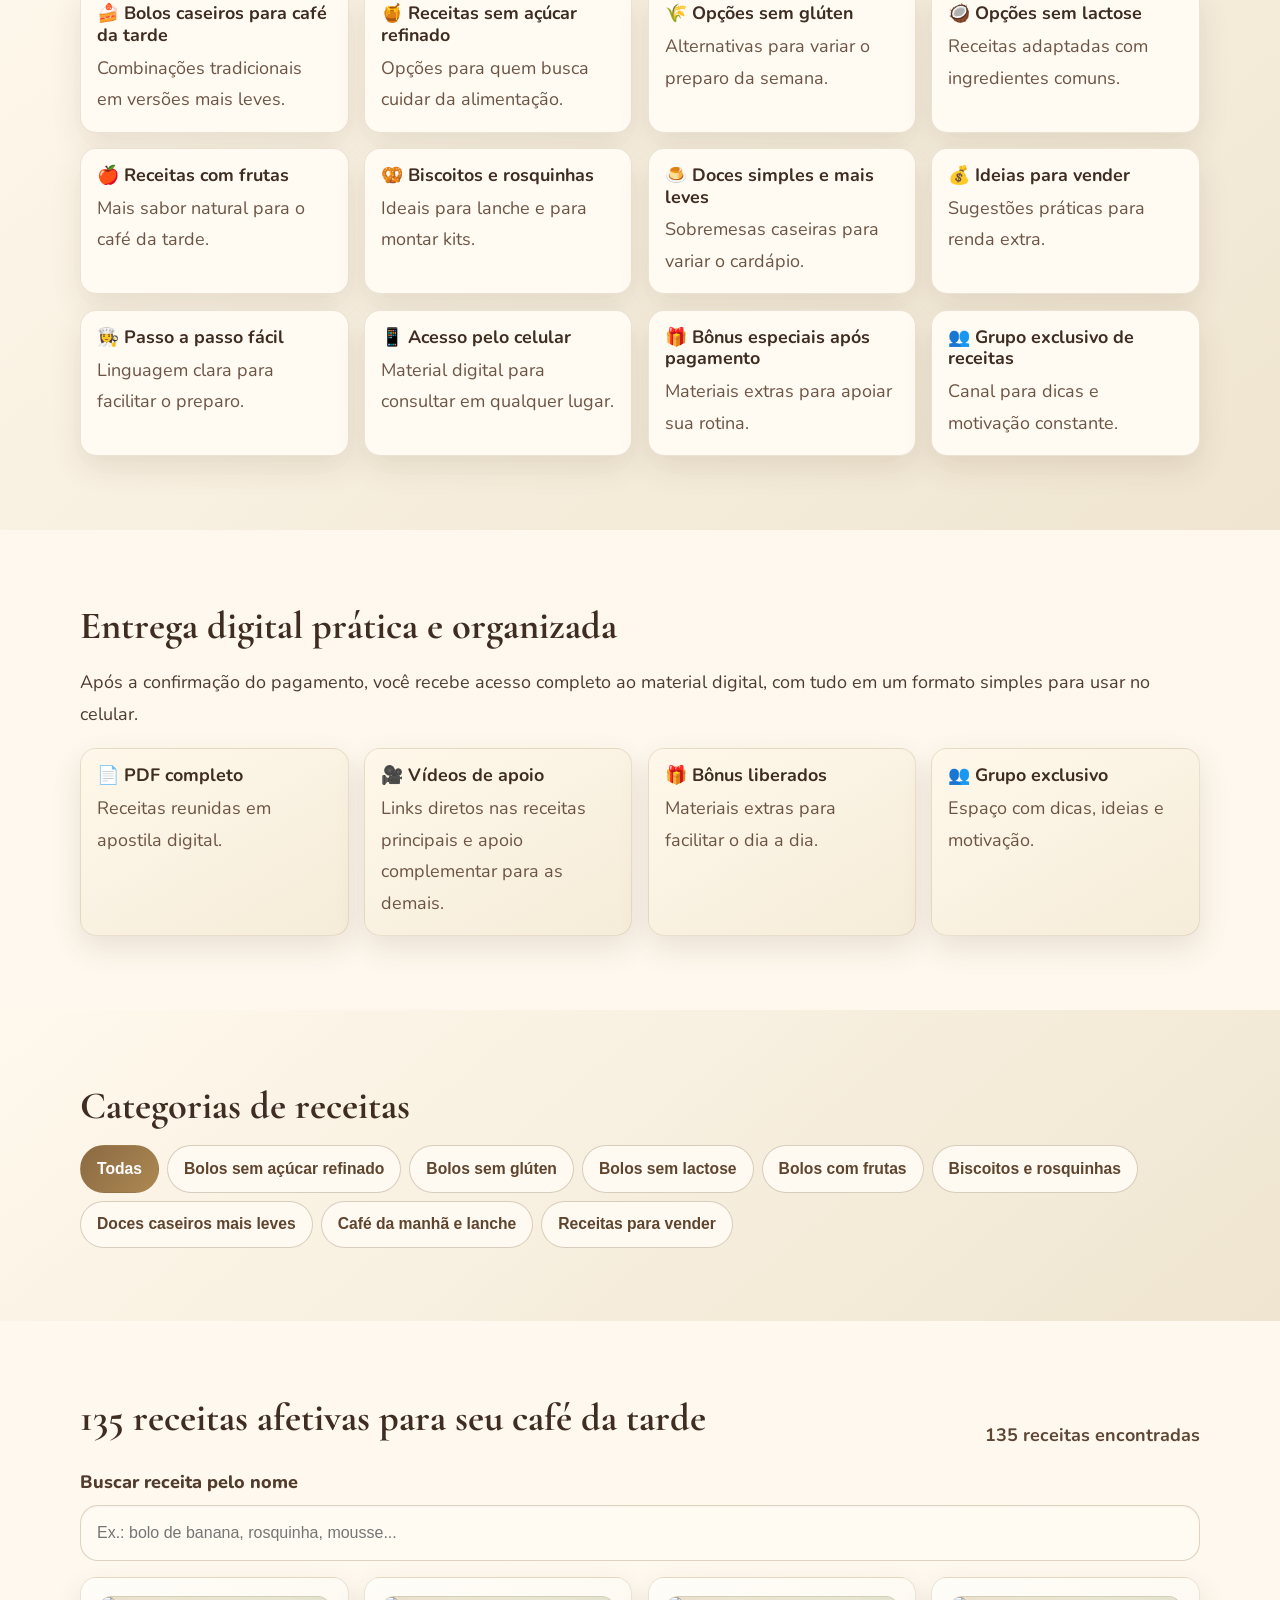
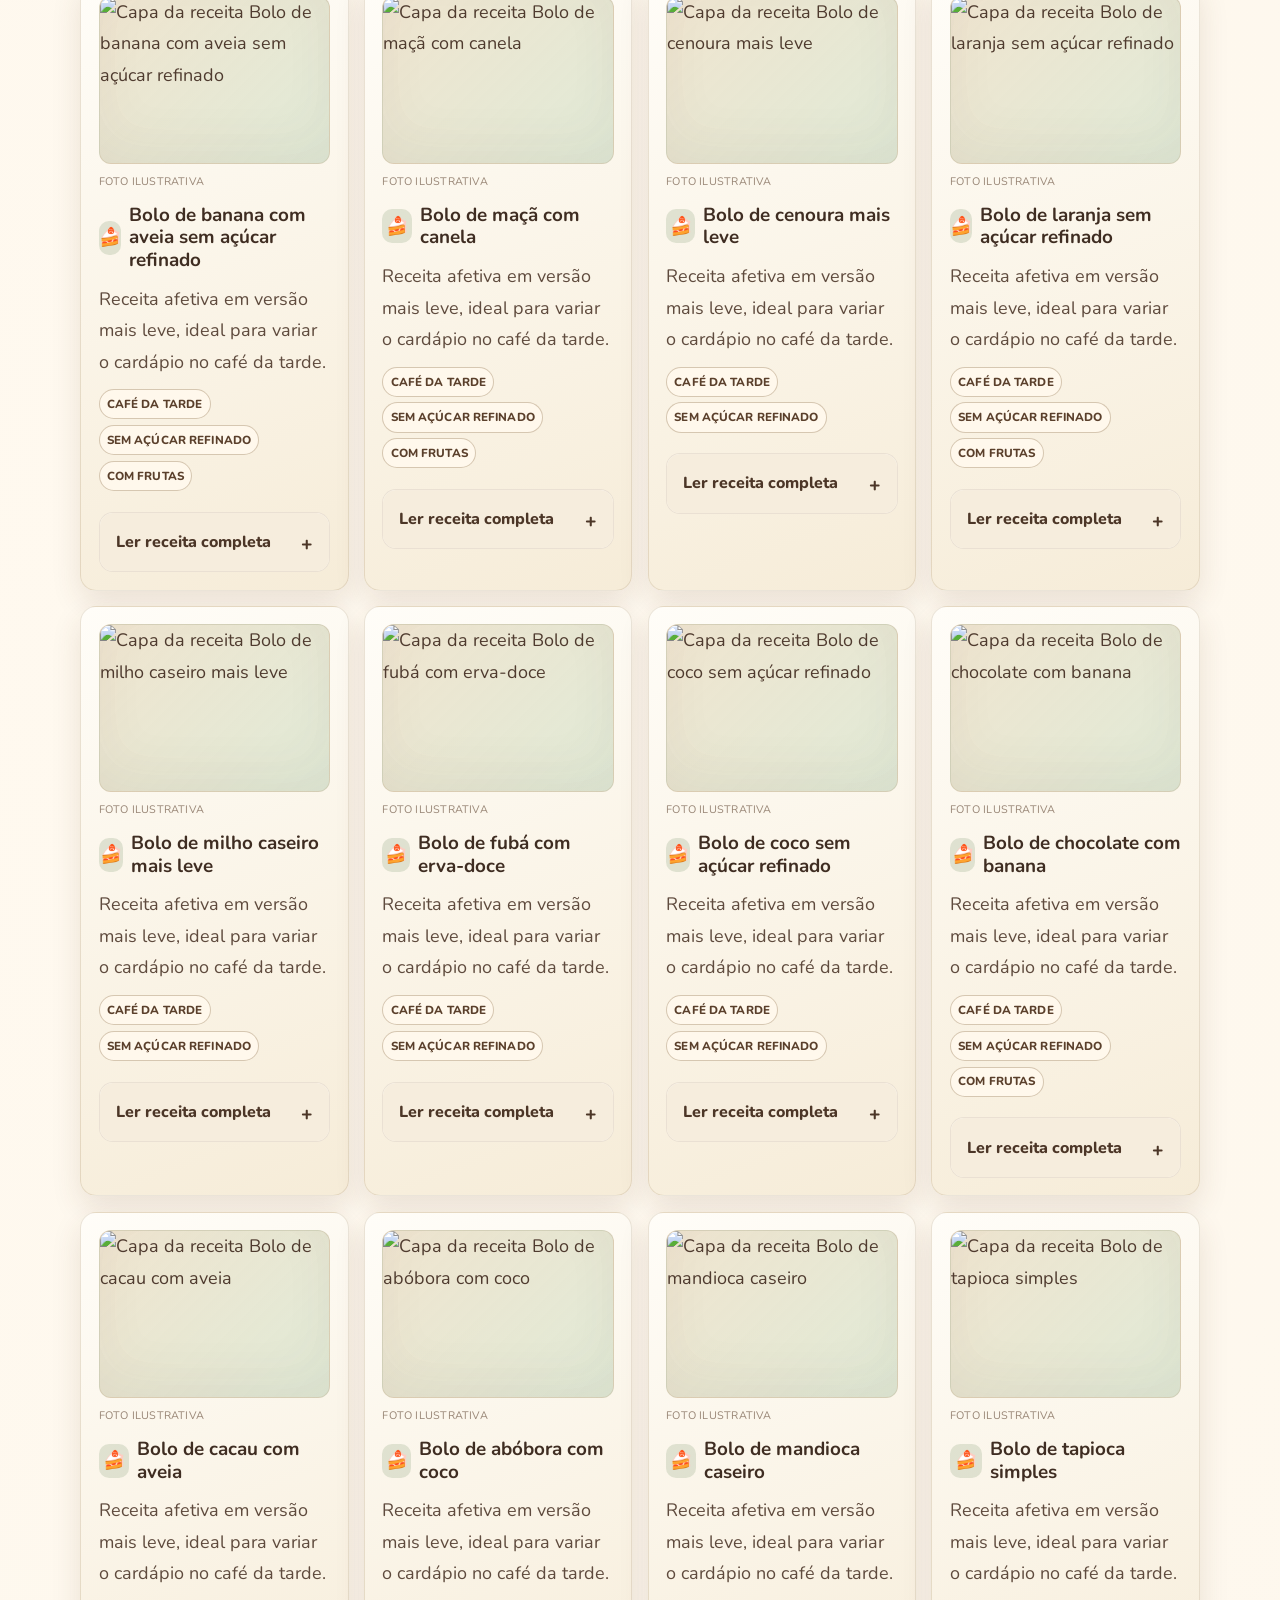
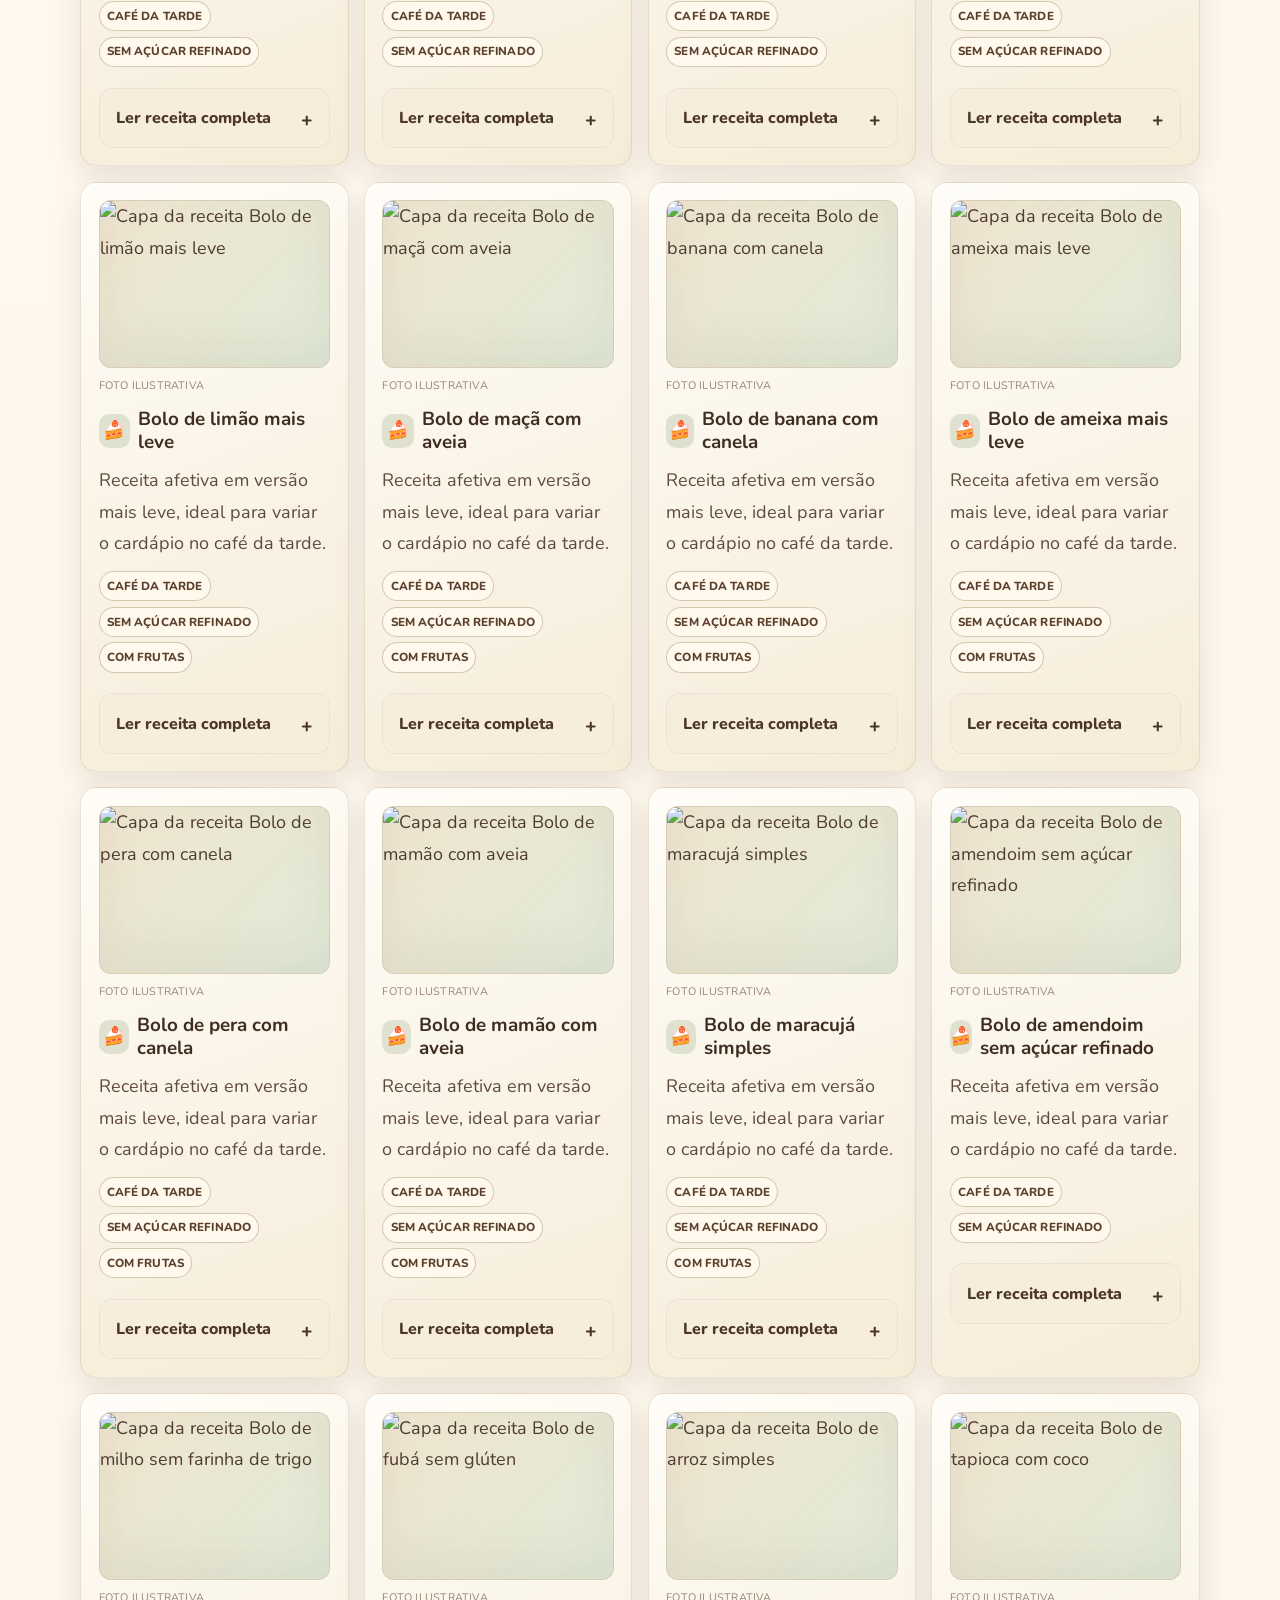
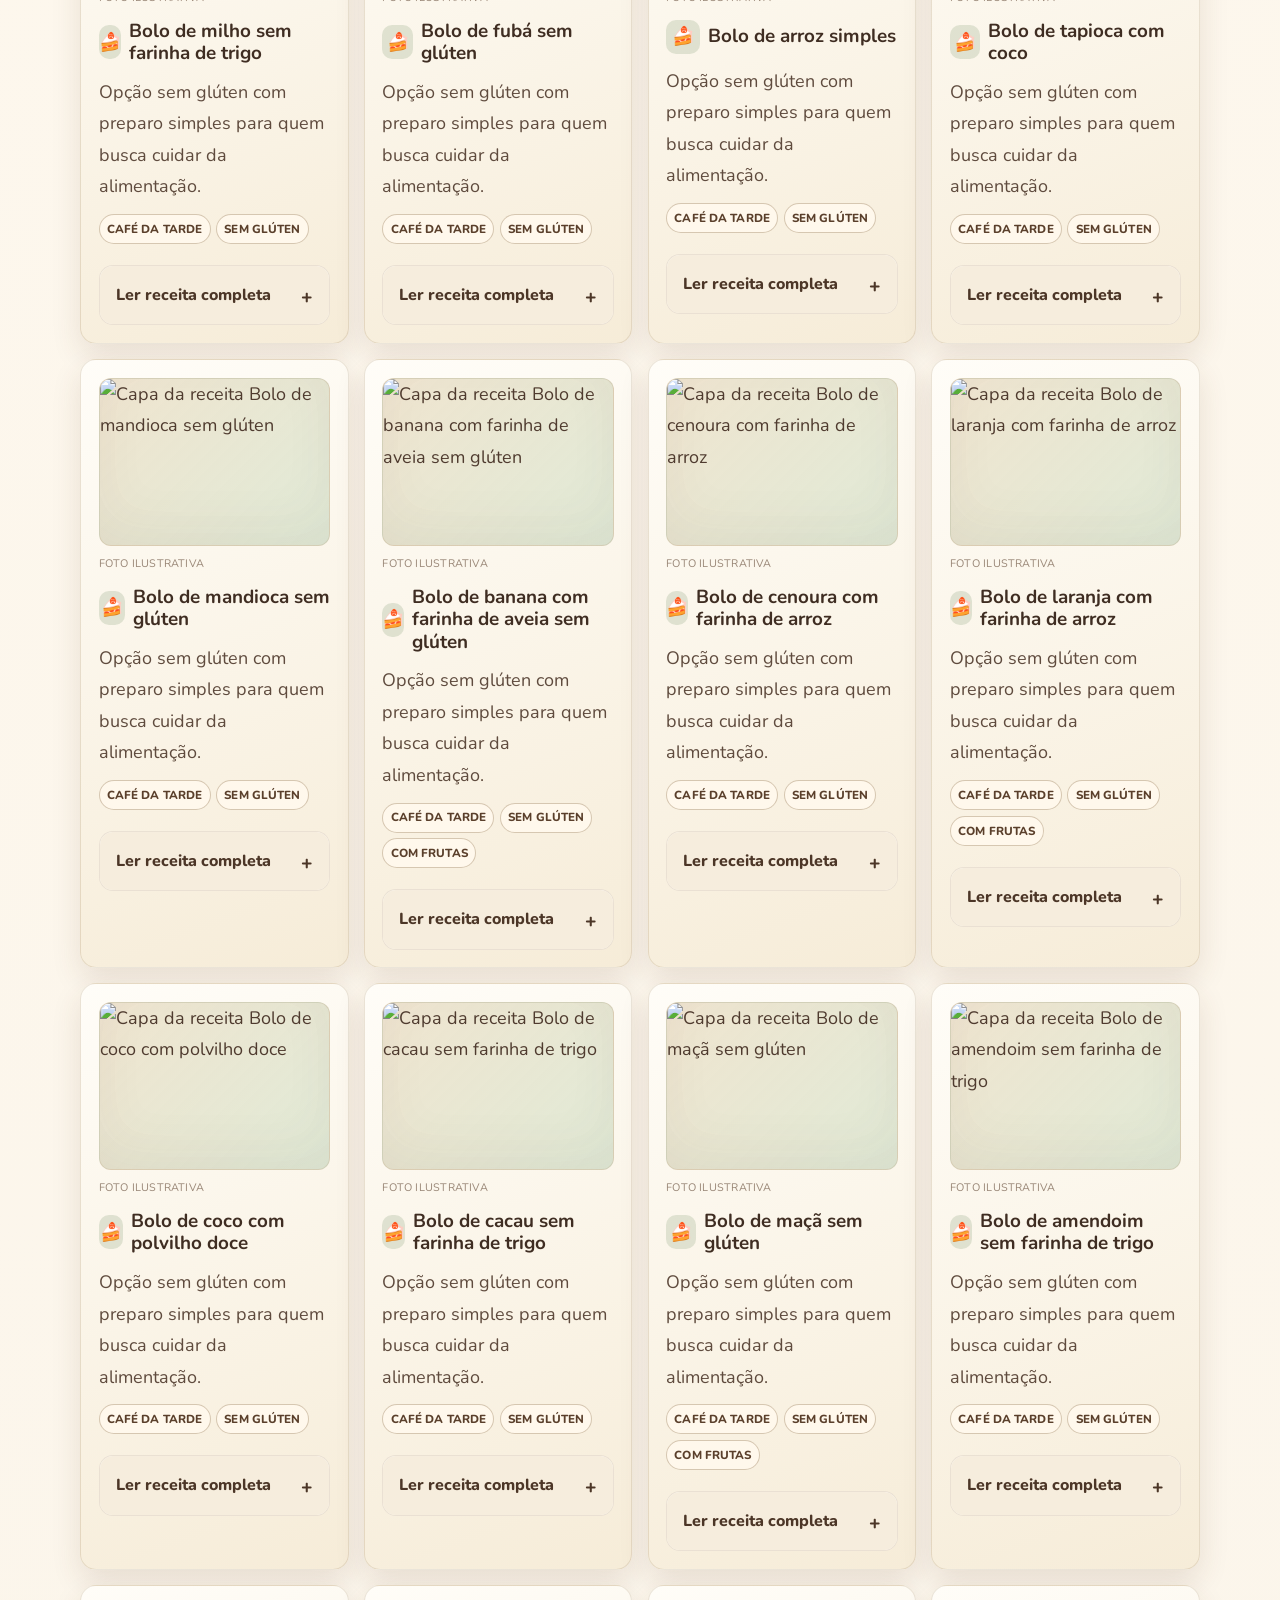
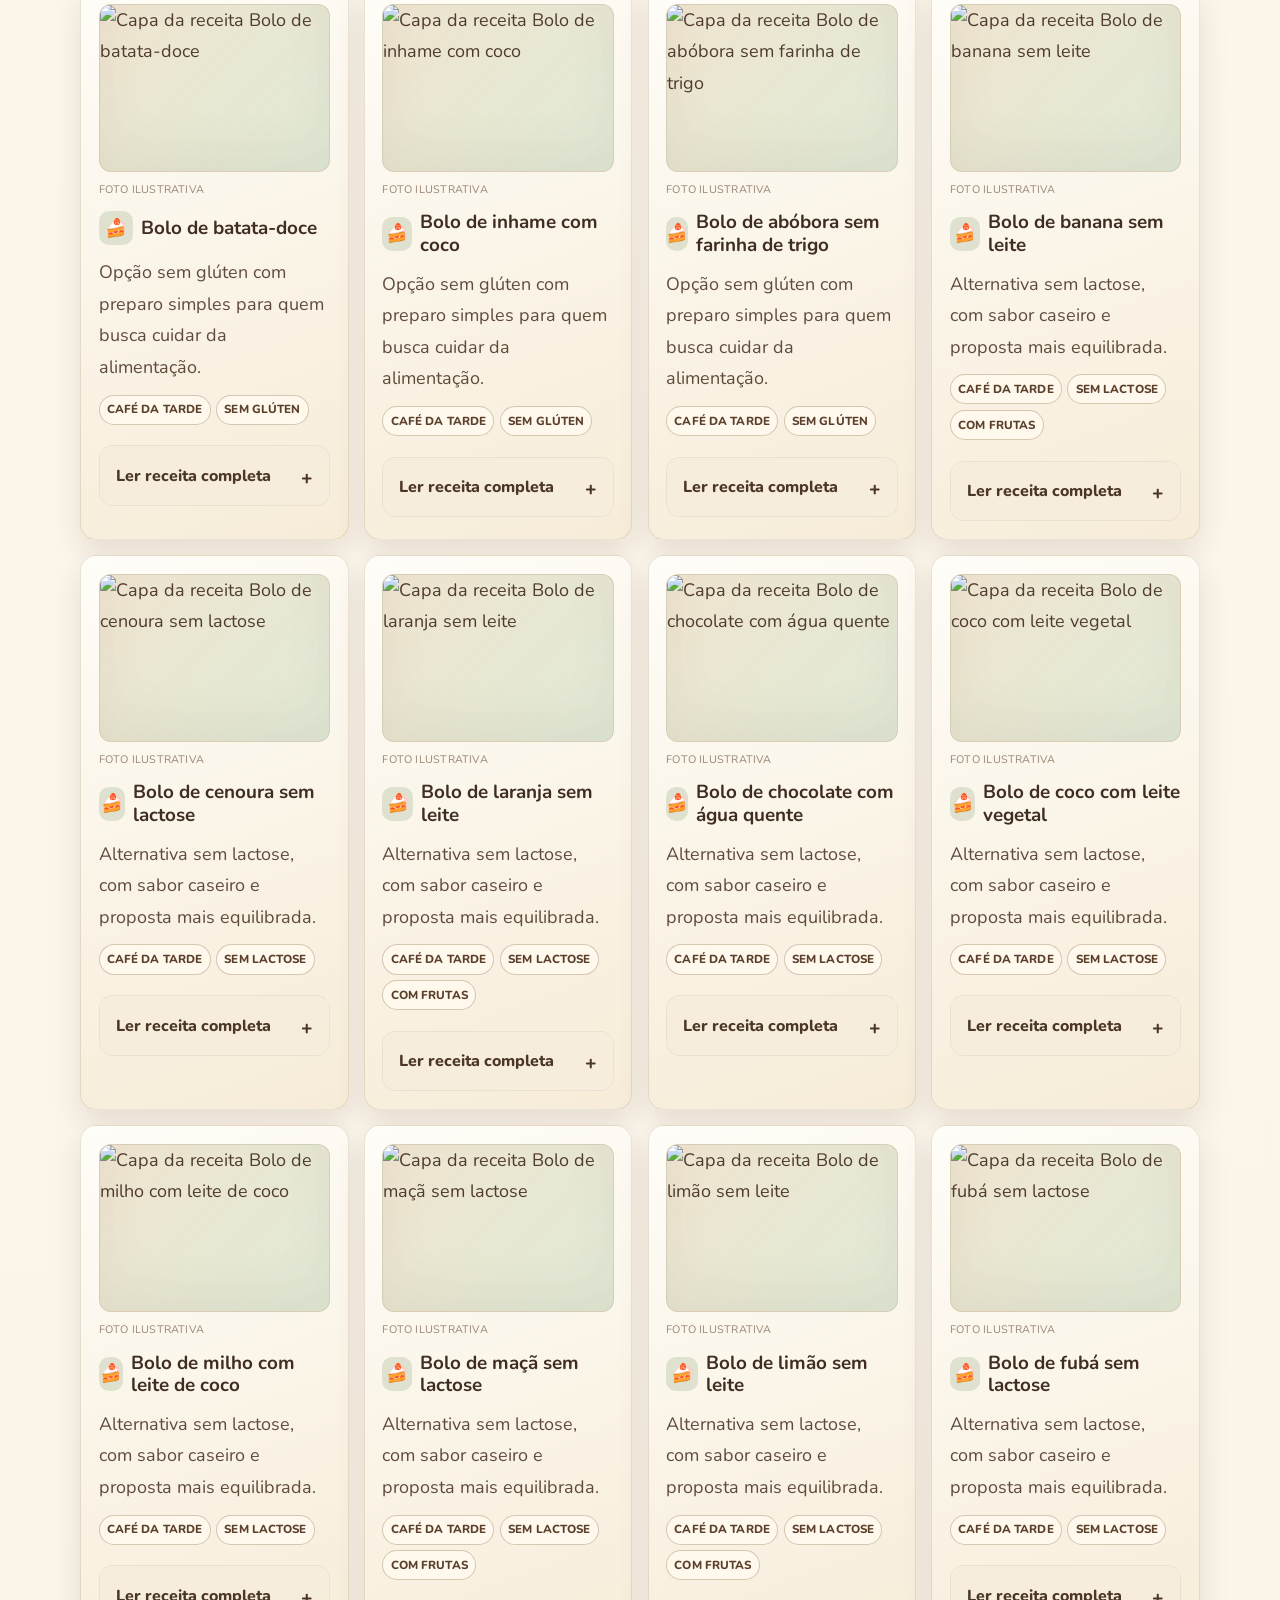
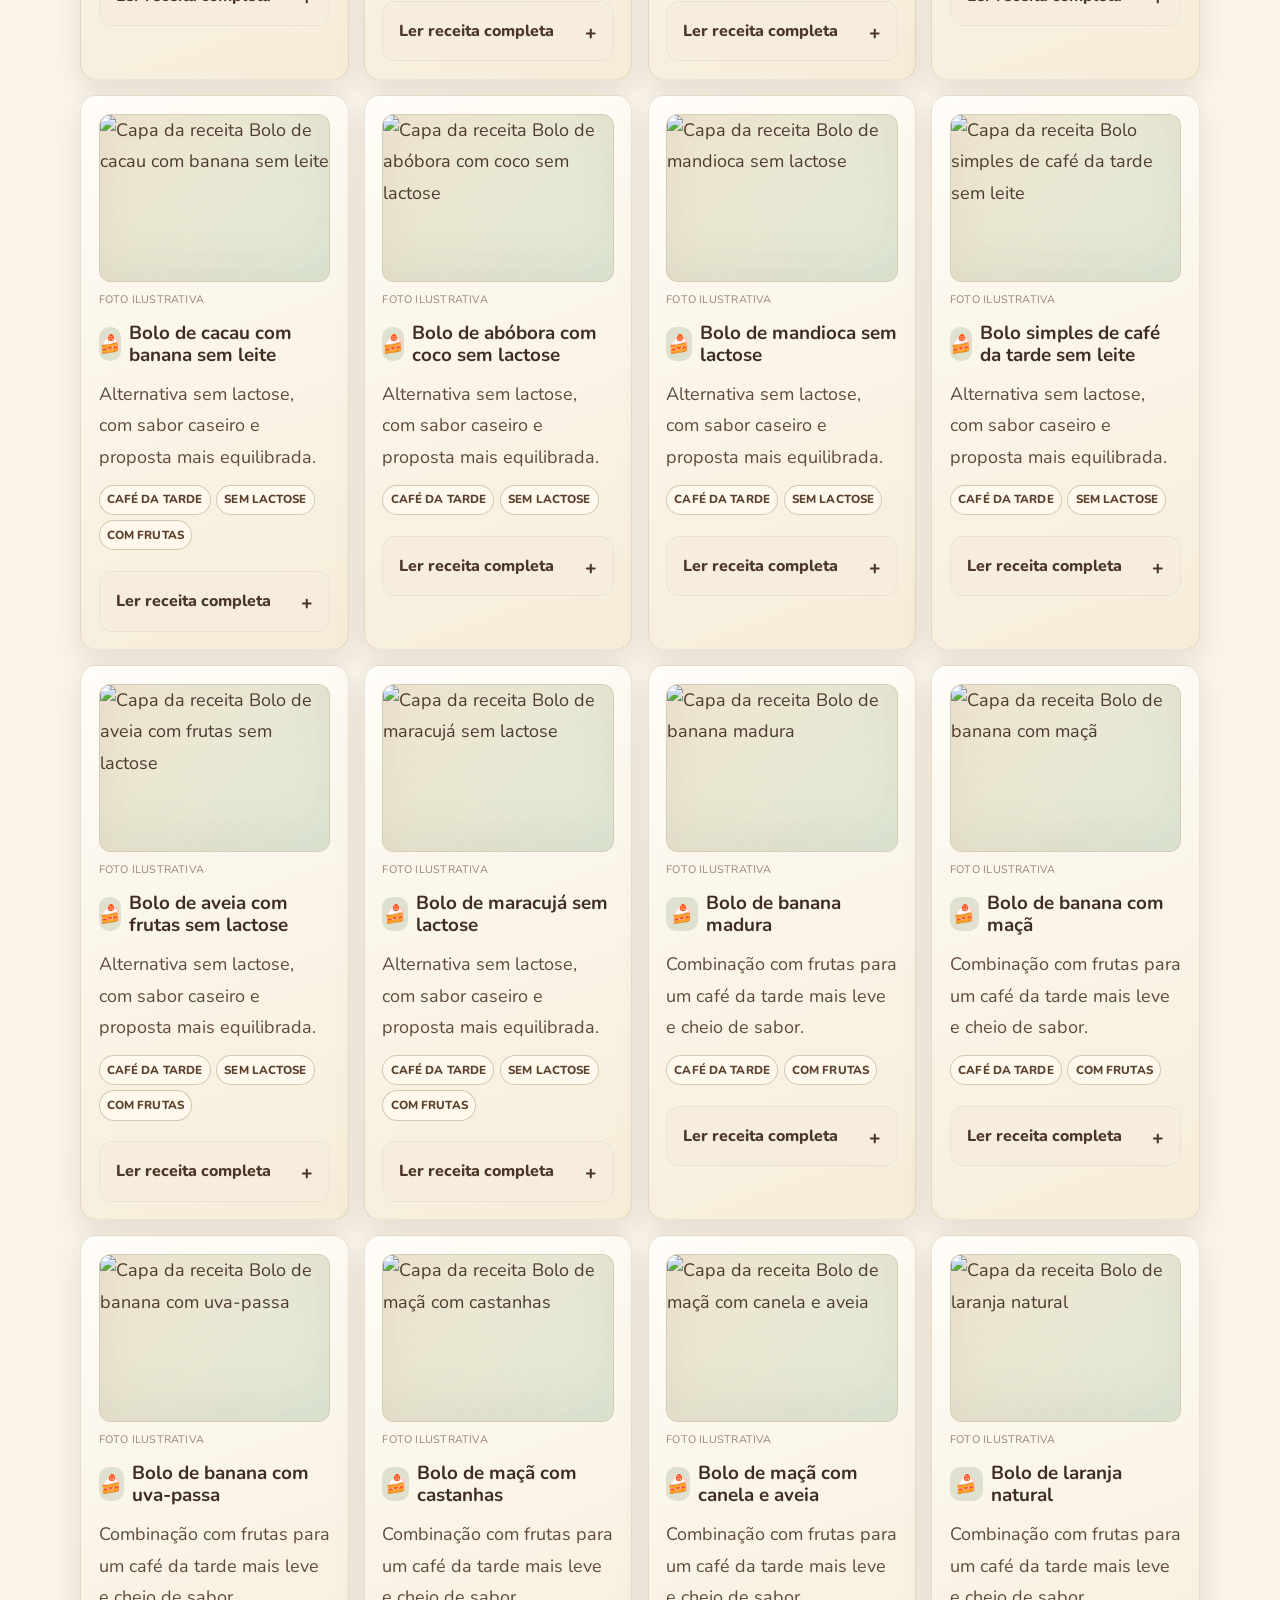
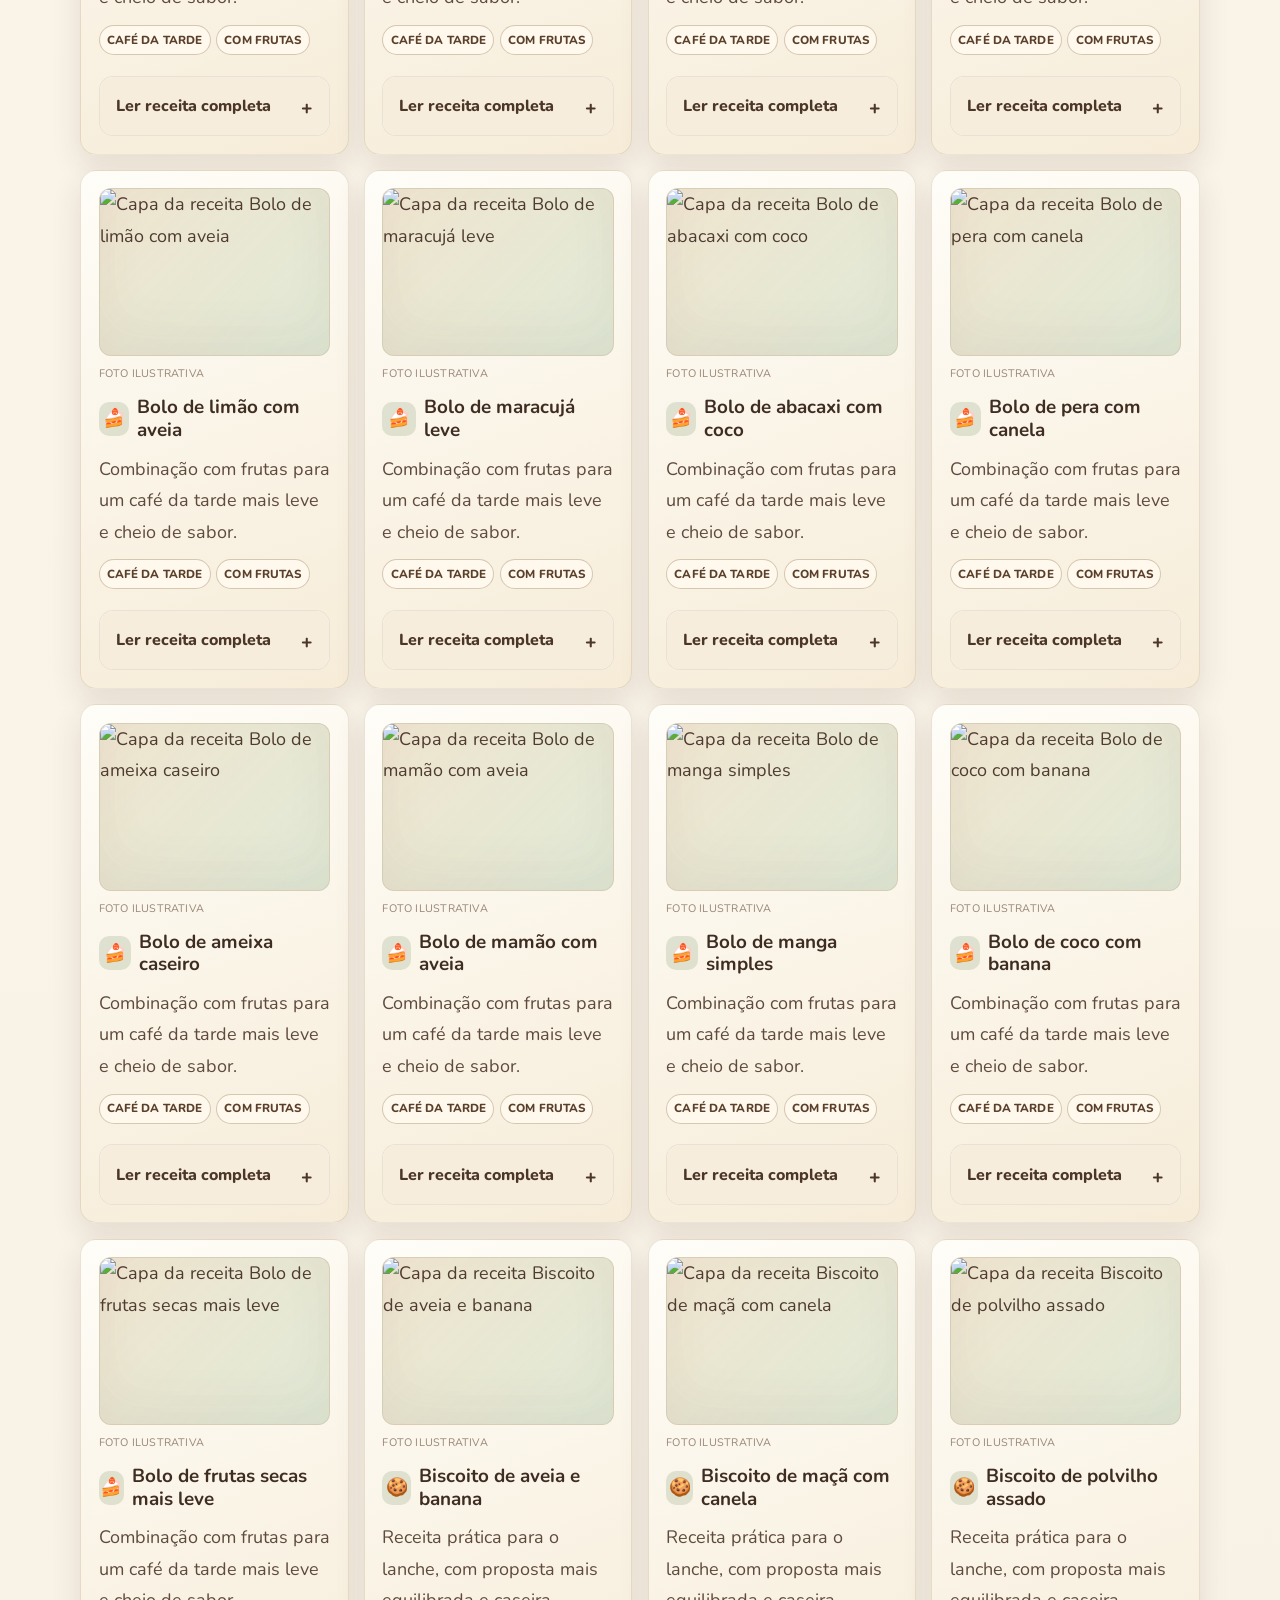
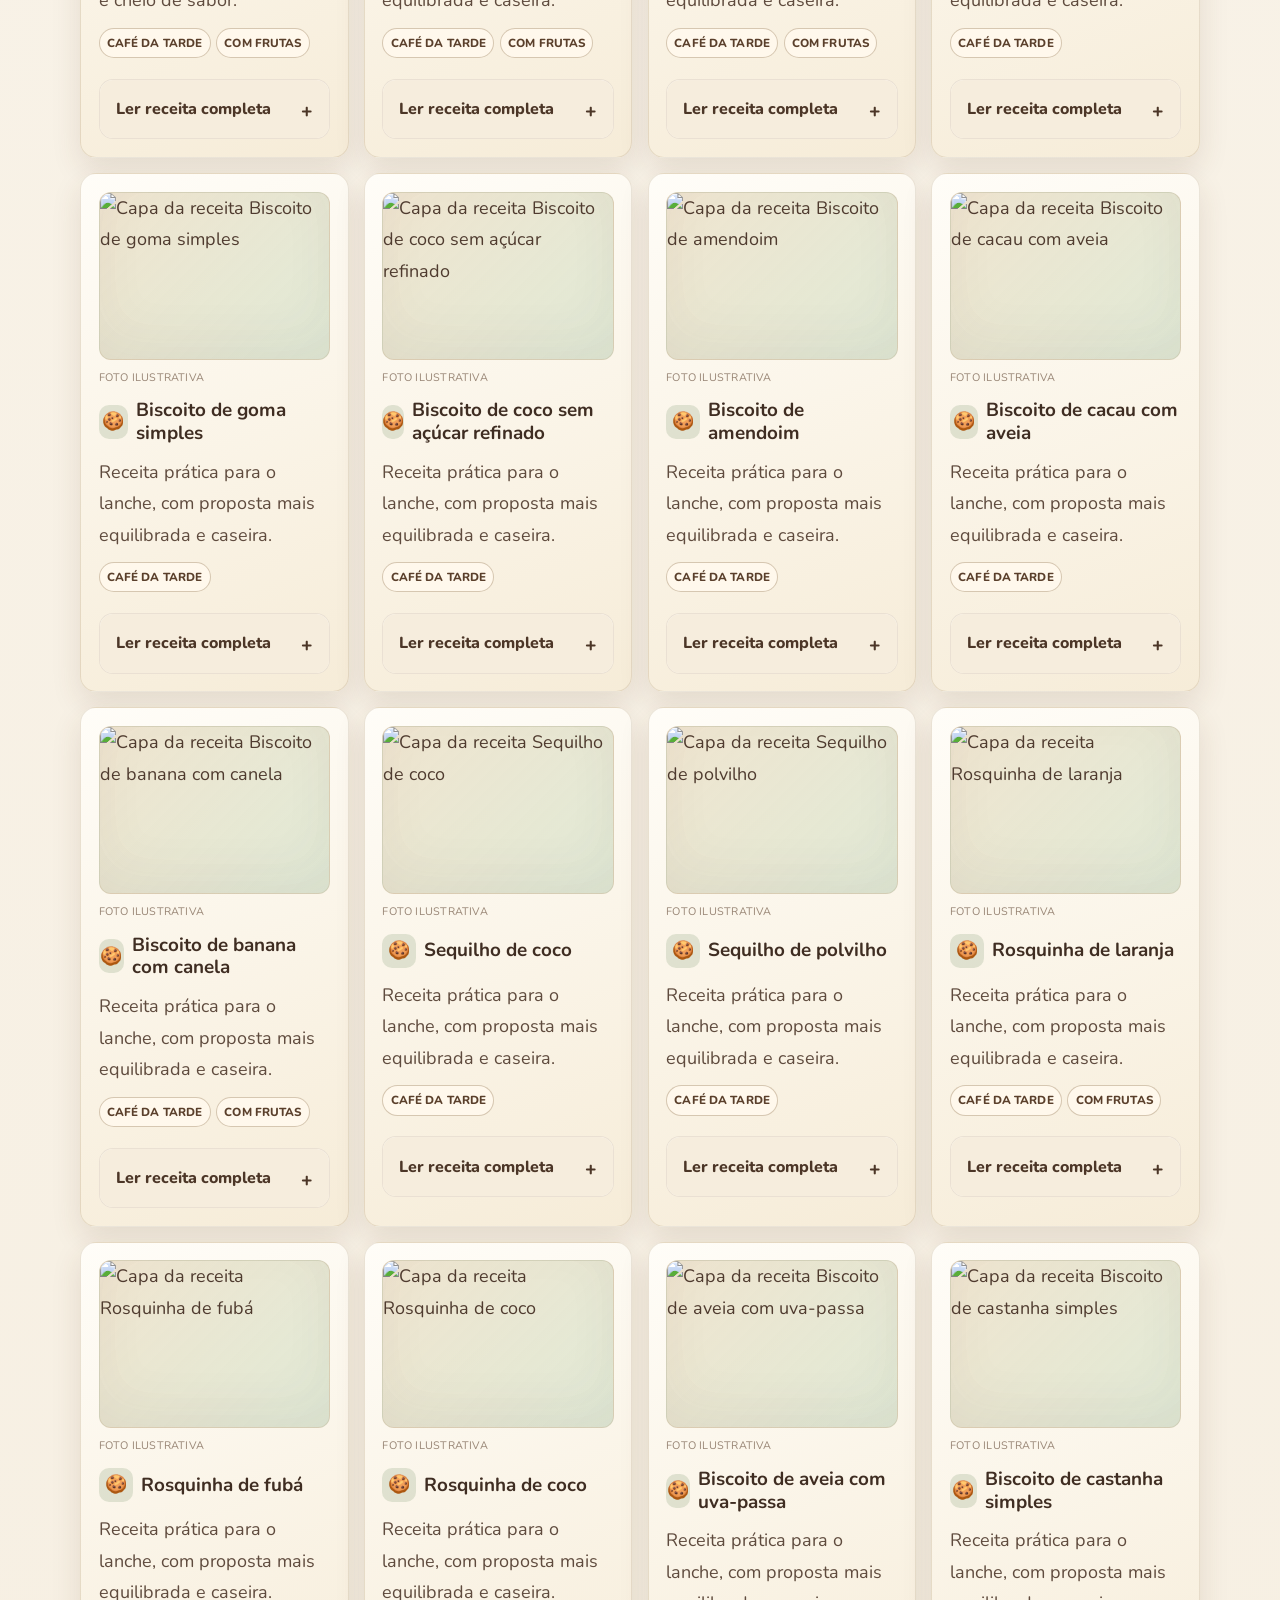
==== commit 1510953d: "Remove eyebrow kit digital low ticket" ====
--- a/index.html
+++ b/index.html
@@ -17,7 +17,6 @@
   <header class="hero reveal">
     <div class="container hero-grid">
       <div class="hero-copy">
-        <p class="eyebrow">🌿 Kit digital low ticket</p>
         <h1>Receitas Afetivas e Saudáveis para Café da Tarde</h1>
         <p class="subtitle">Receitas caseiras mais leves, com sabor de casa de vó, para quem ama um bolinho no café da tarde sem abrir mão do cuidado com a alimentação.</p>
         <p class="hero-text">Tem gente que só queria comer um bolo gostoso no café da tarde sem sentir que está exagerando. Pensando nisso, criamos um material com receitas afetivas e mais equilibradas, com opções sem açúcar refinado, sem glúten e sem lactose. São bolos, biscoitos e doces caseiros com sabor de casa, feitos para quem quer cuidar da alimentação sem abrir mão do prazer de comer bem.</p>
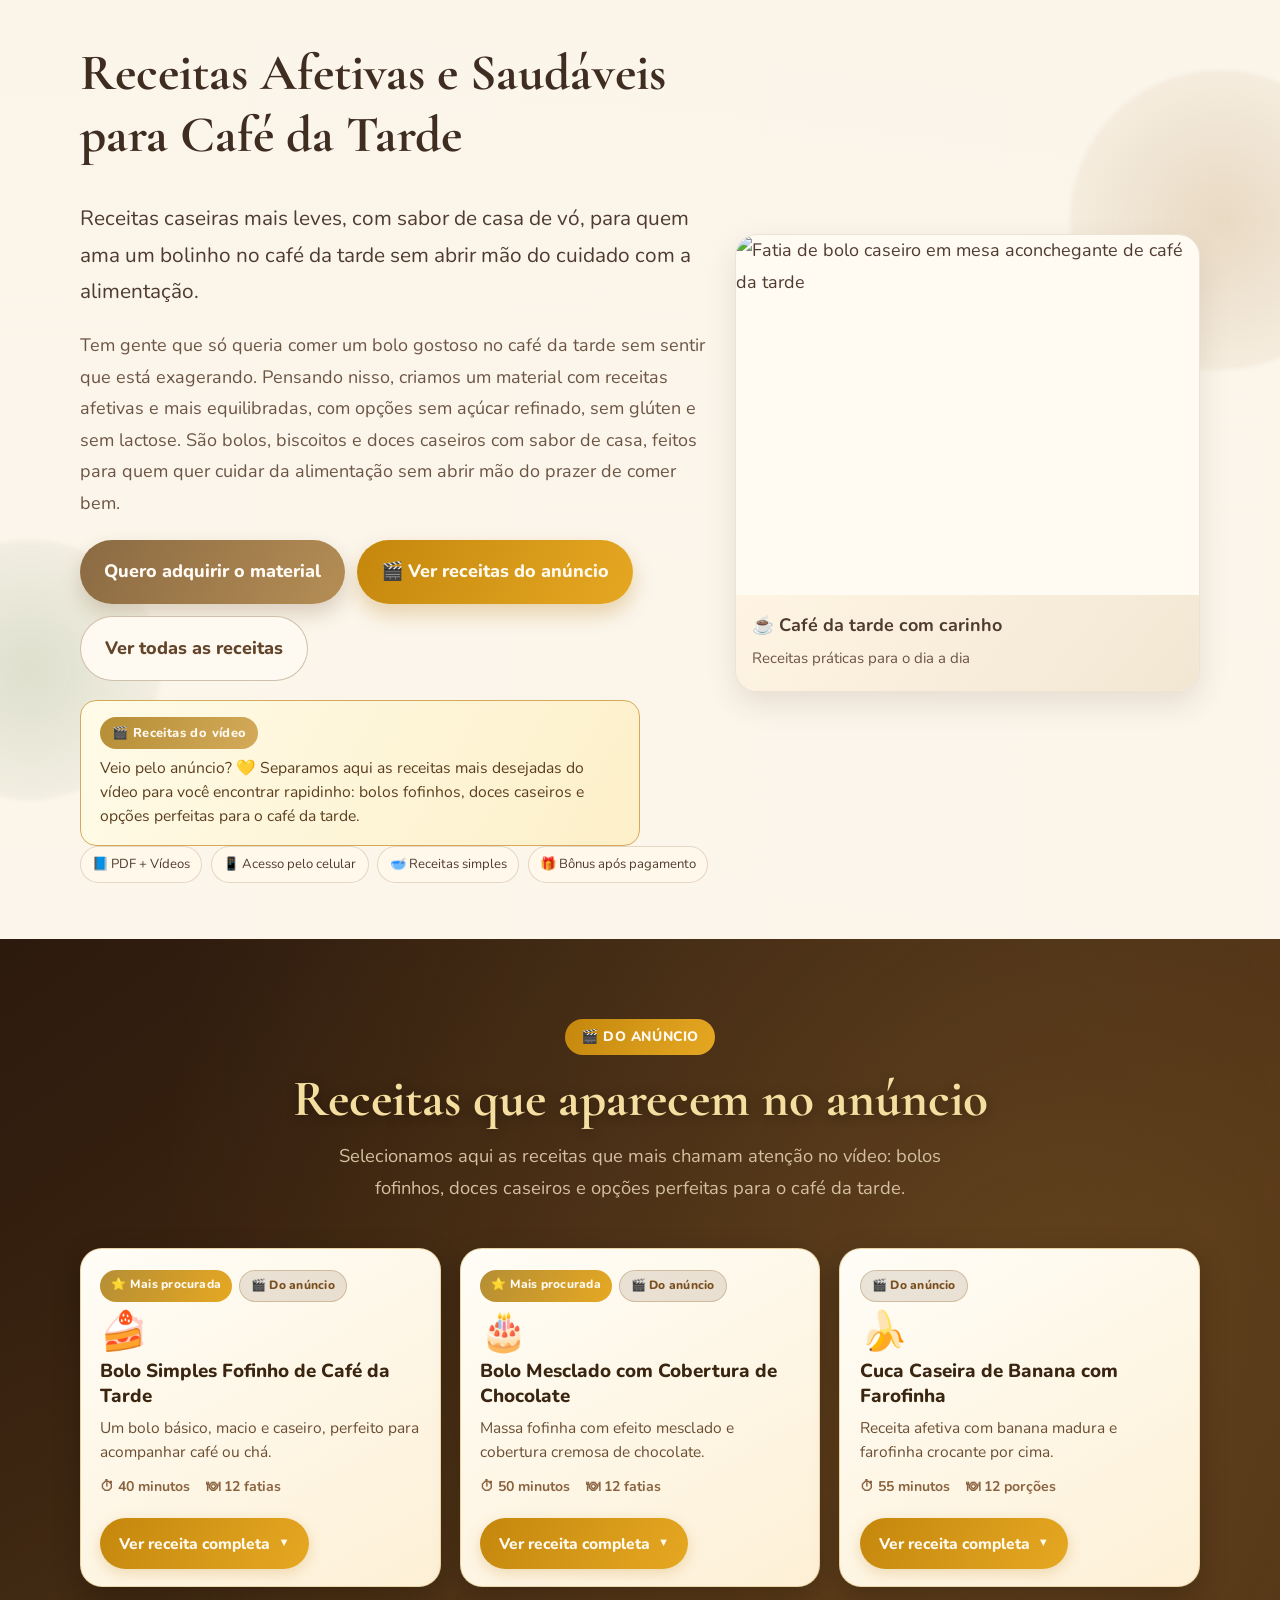
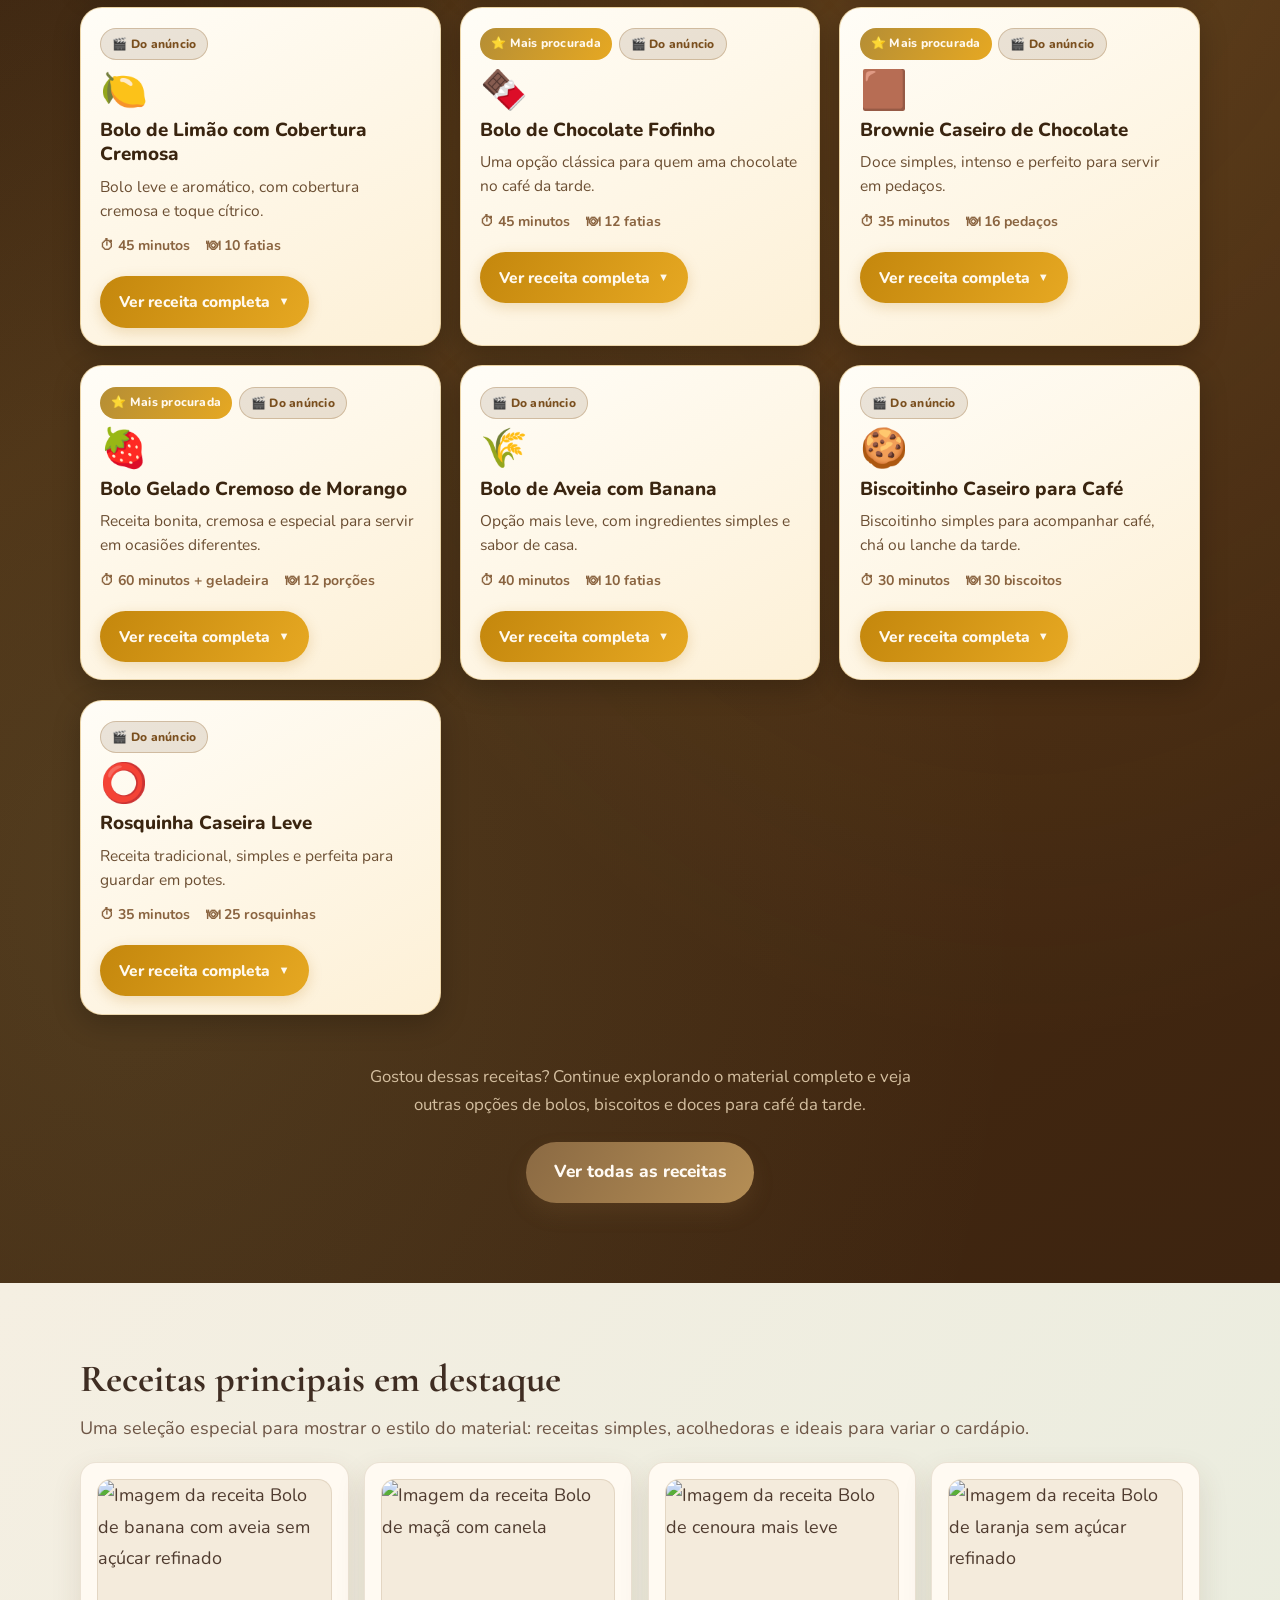
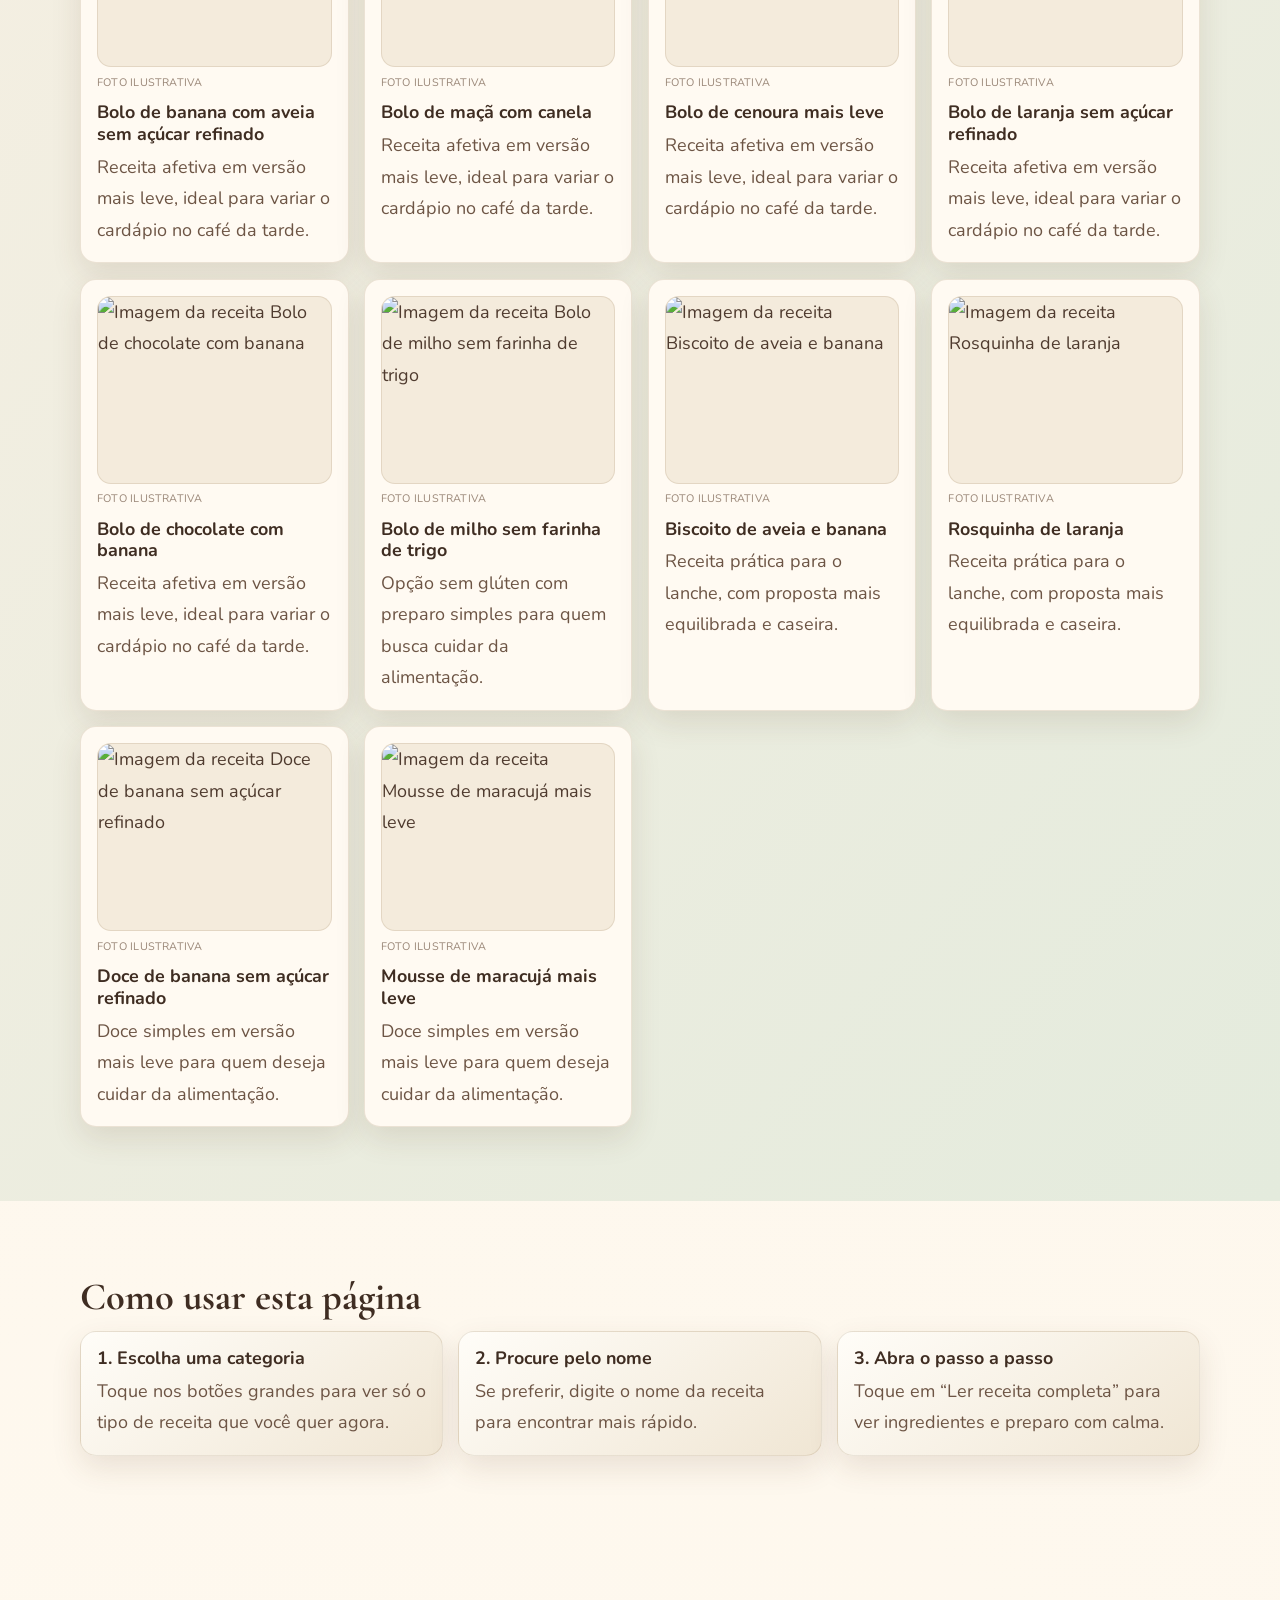
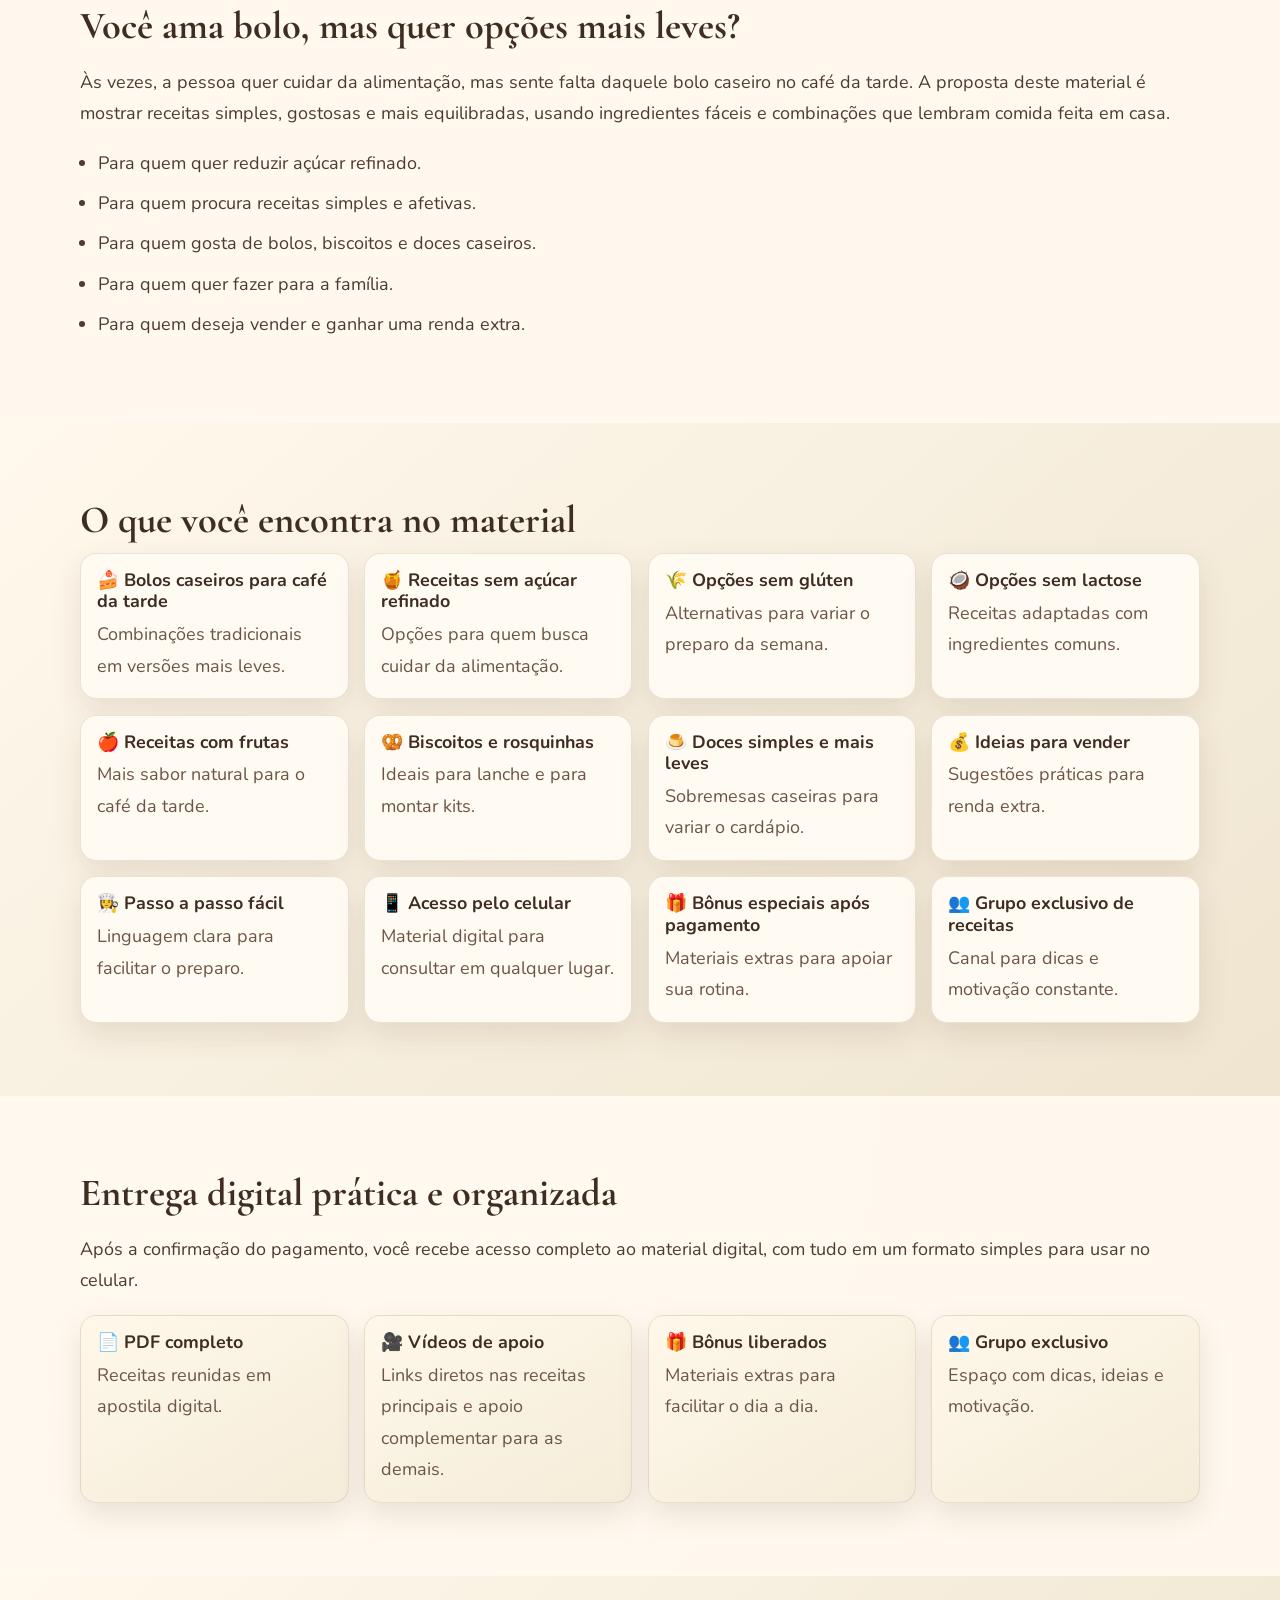
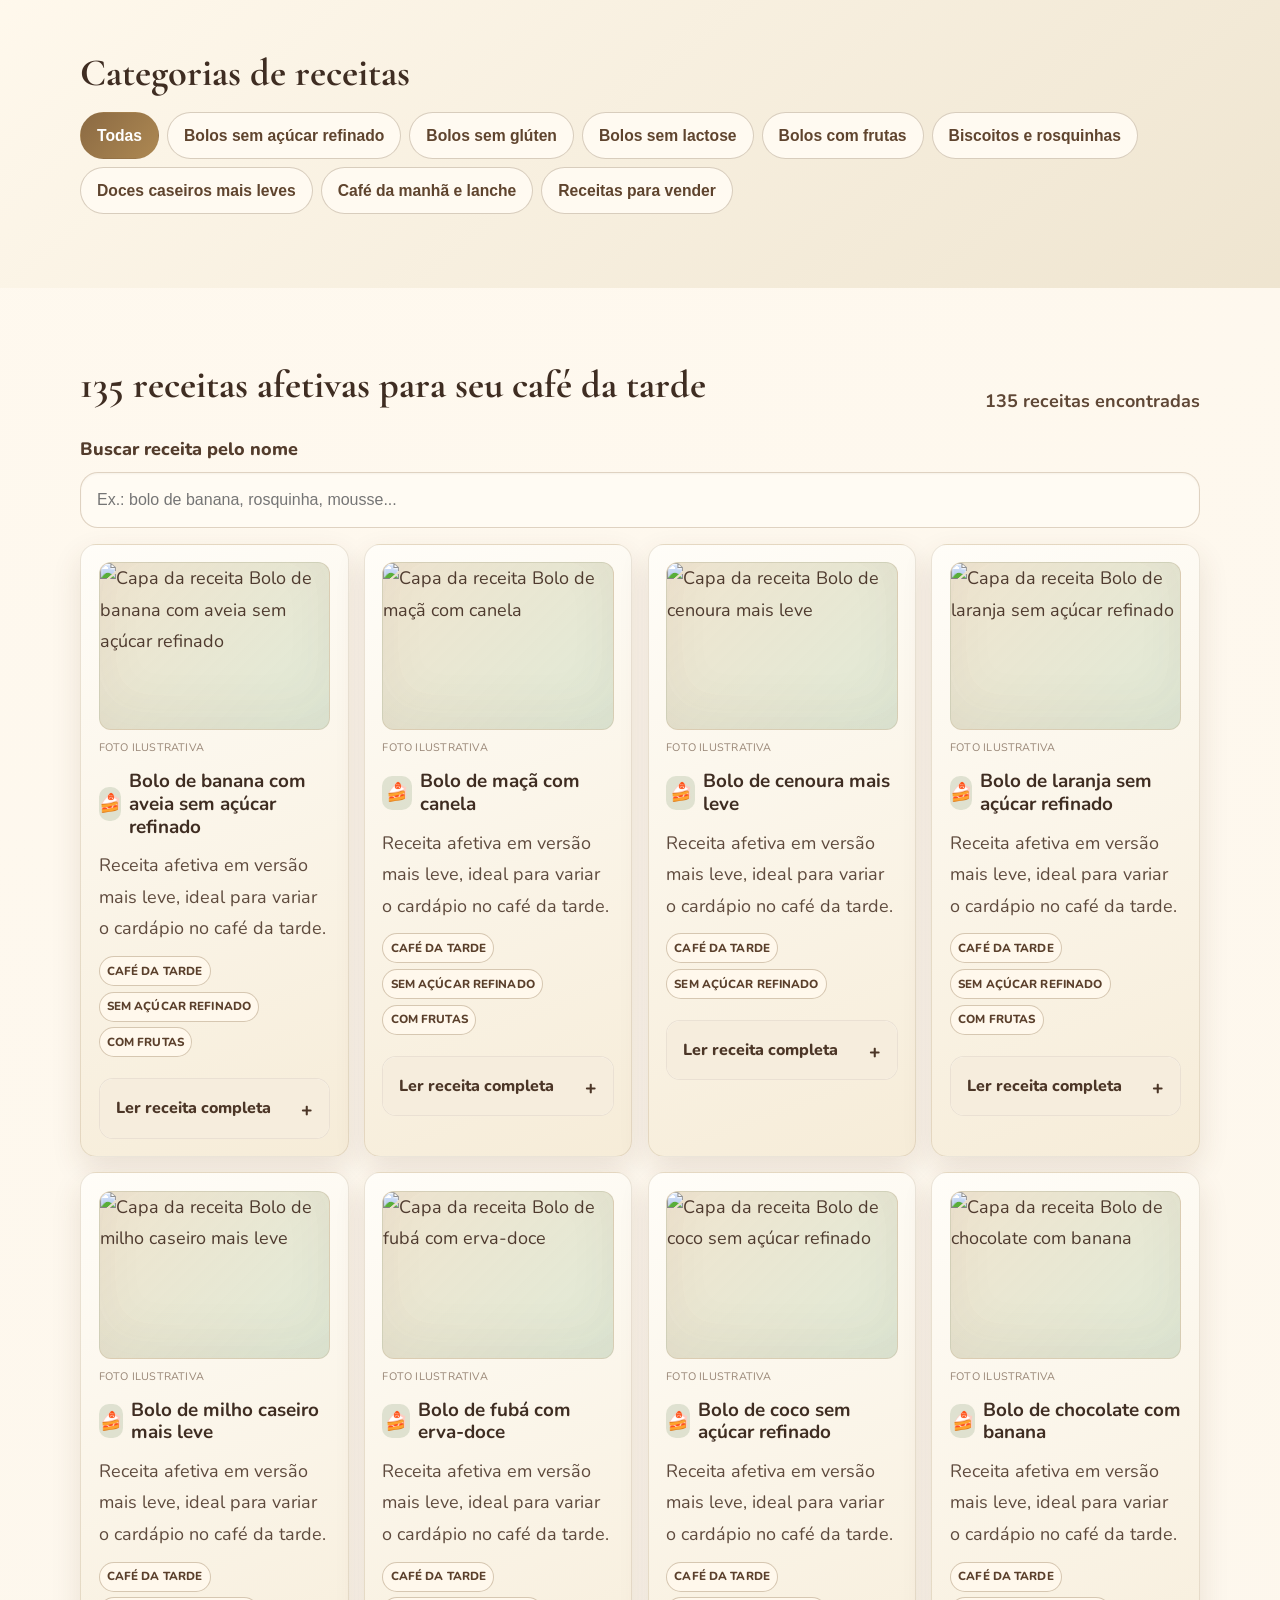
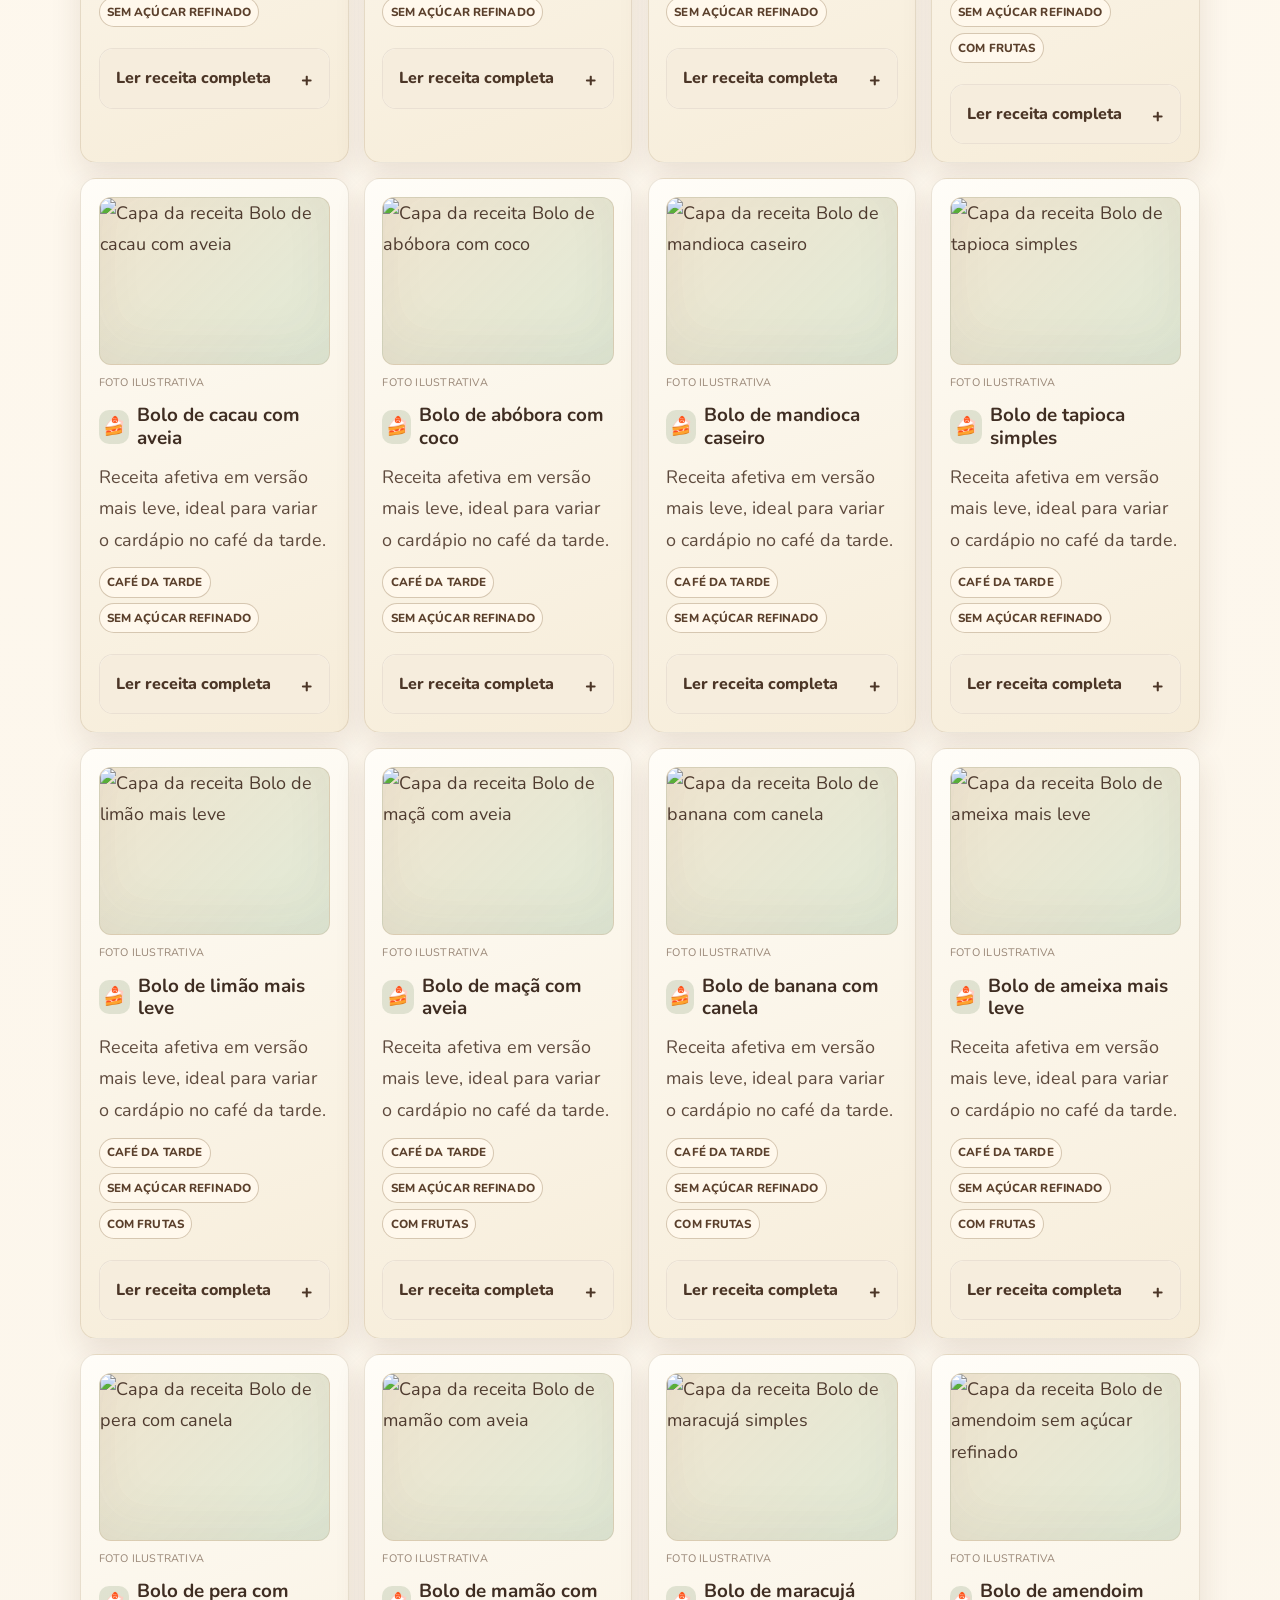
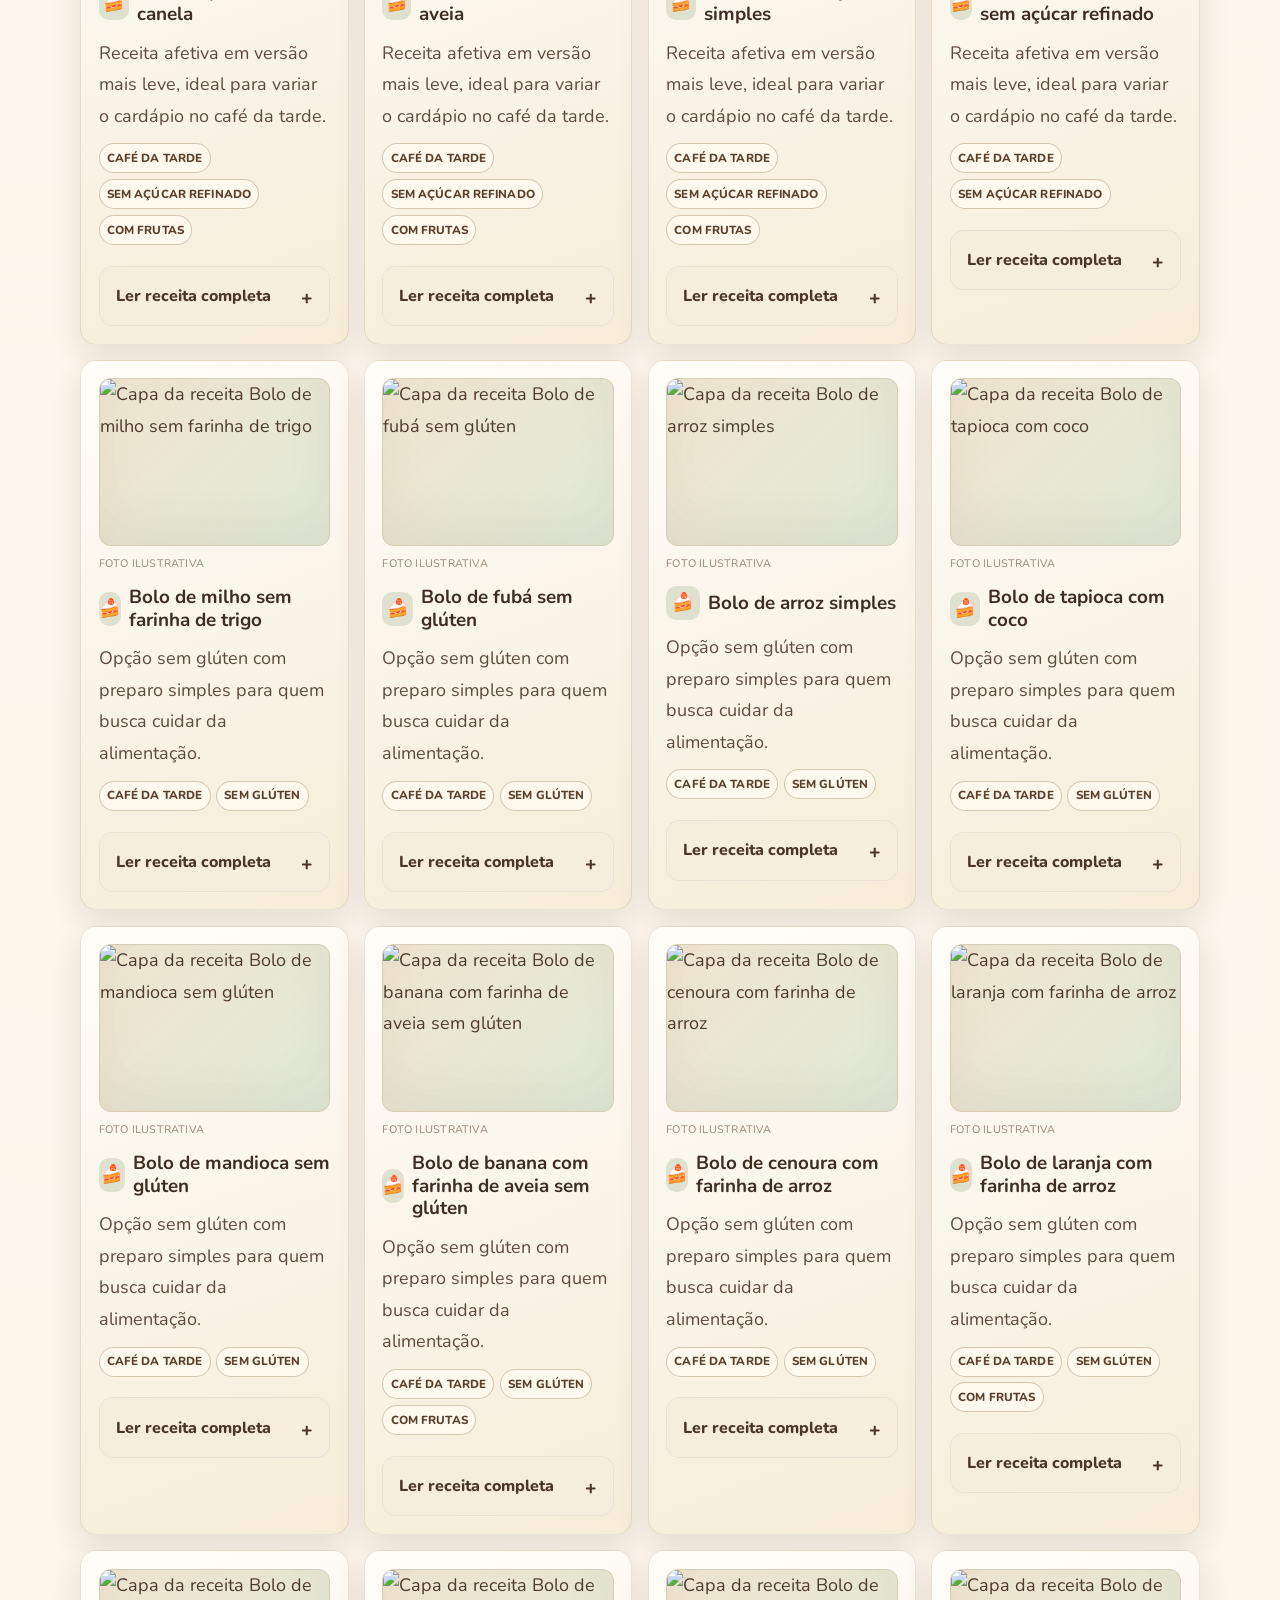
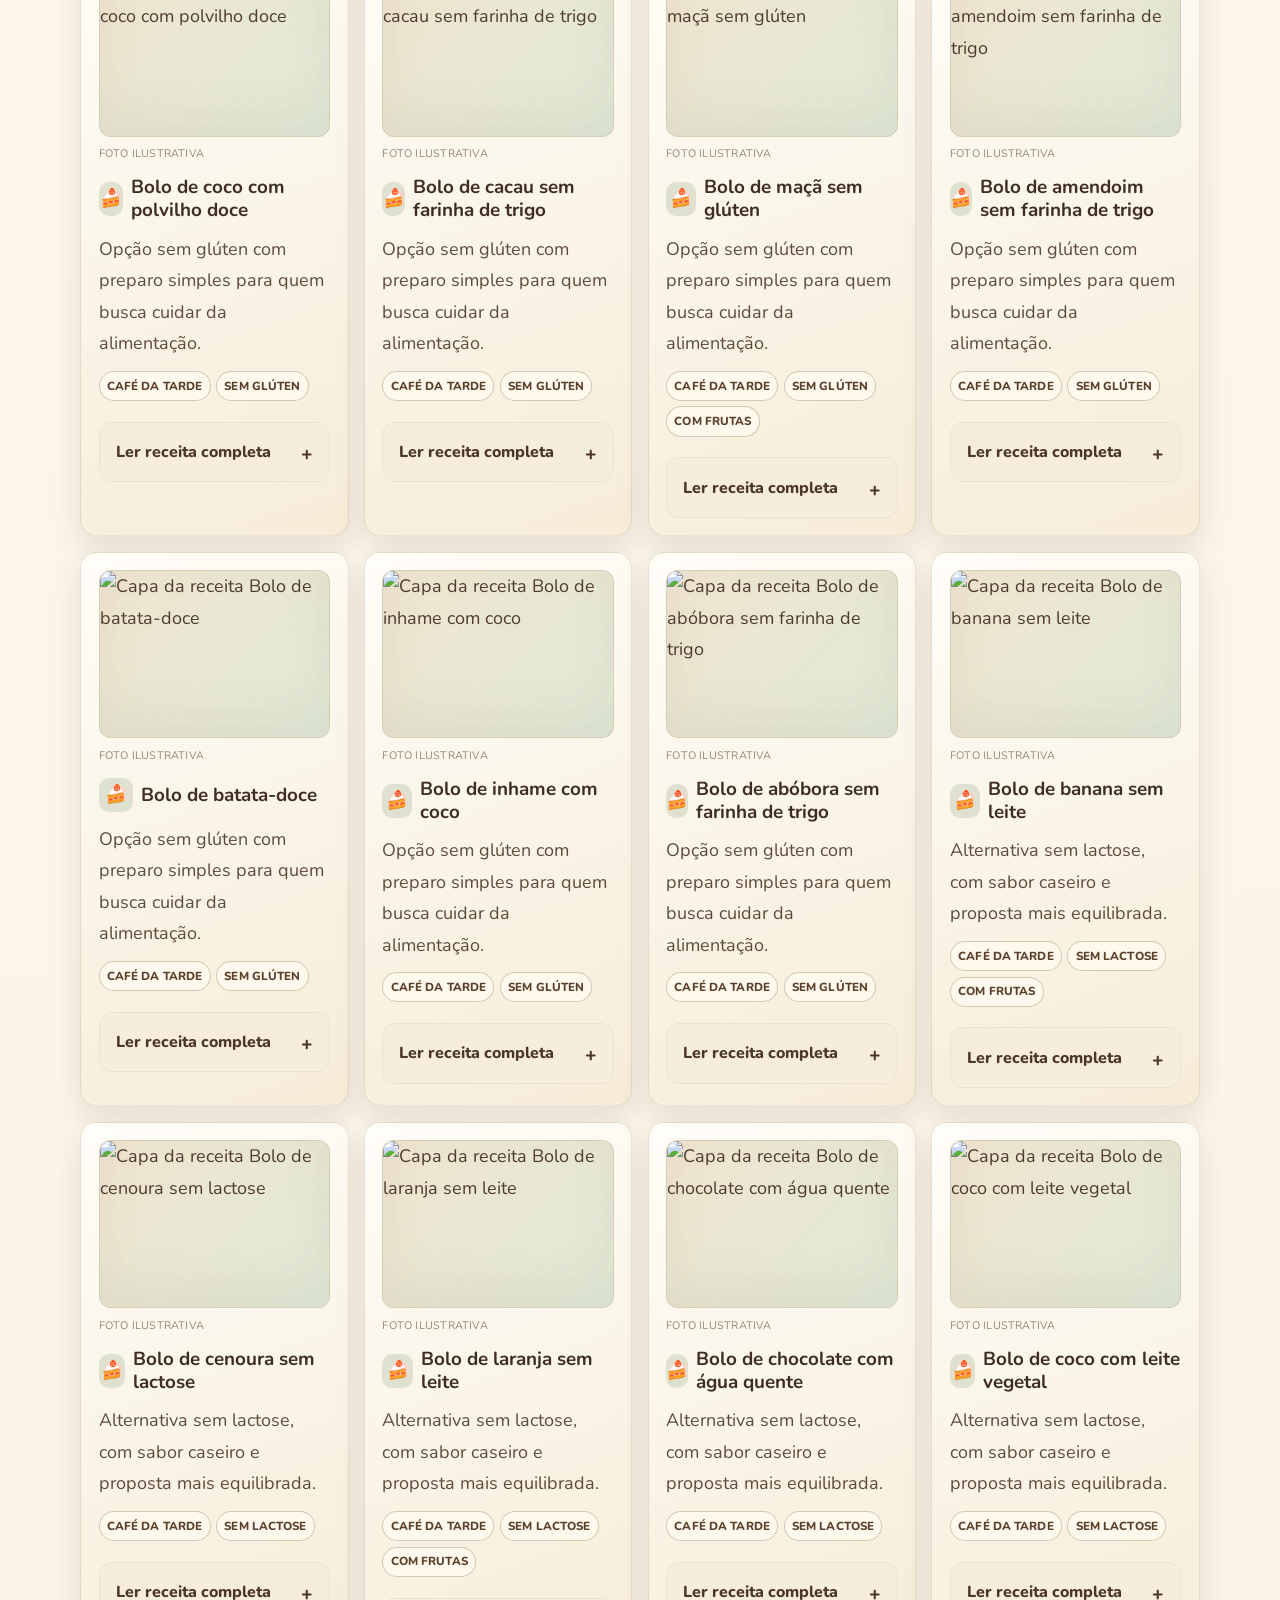
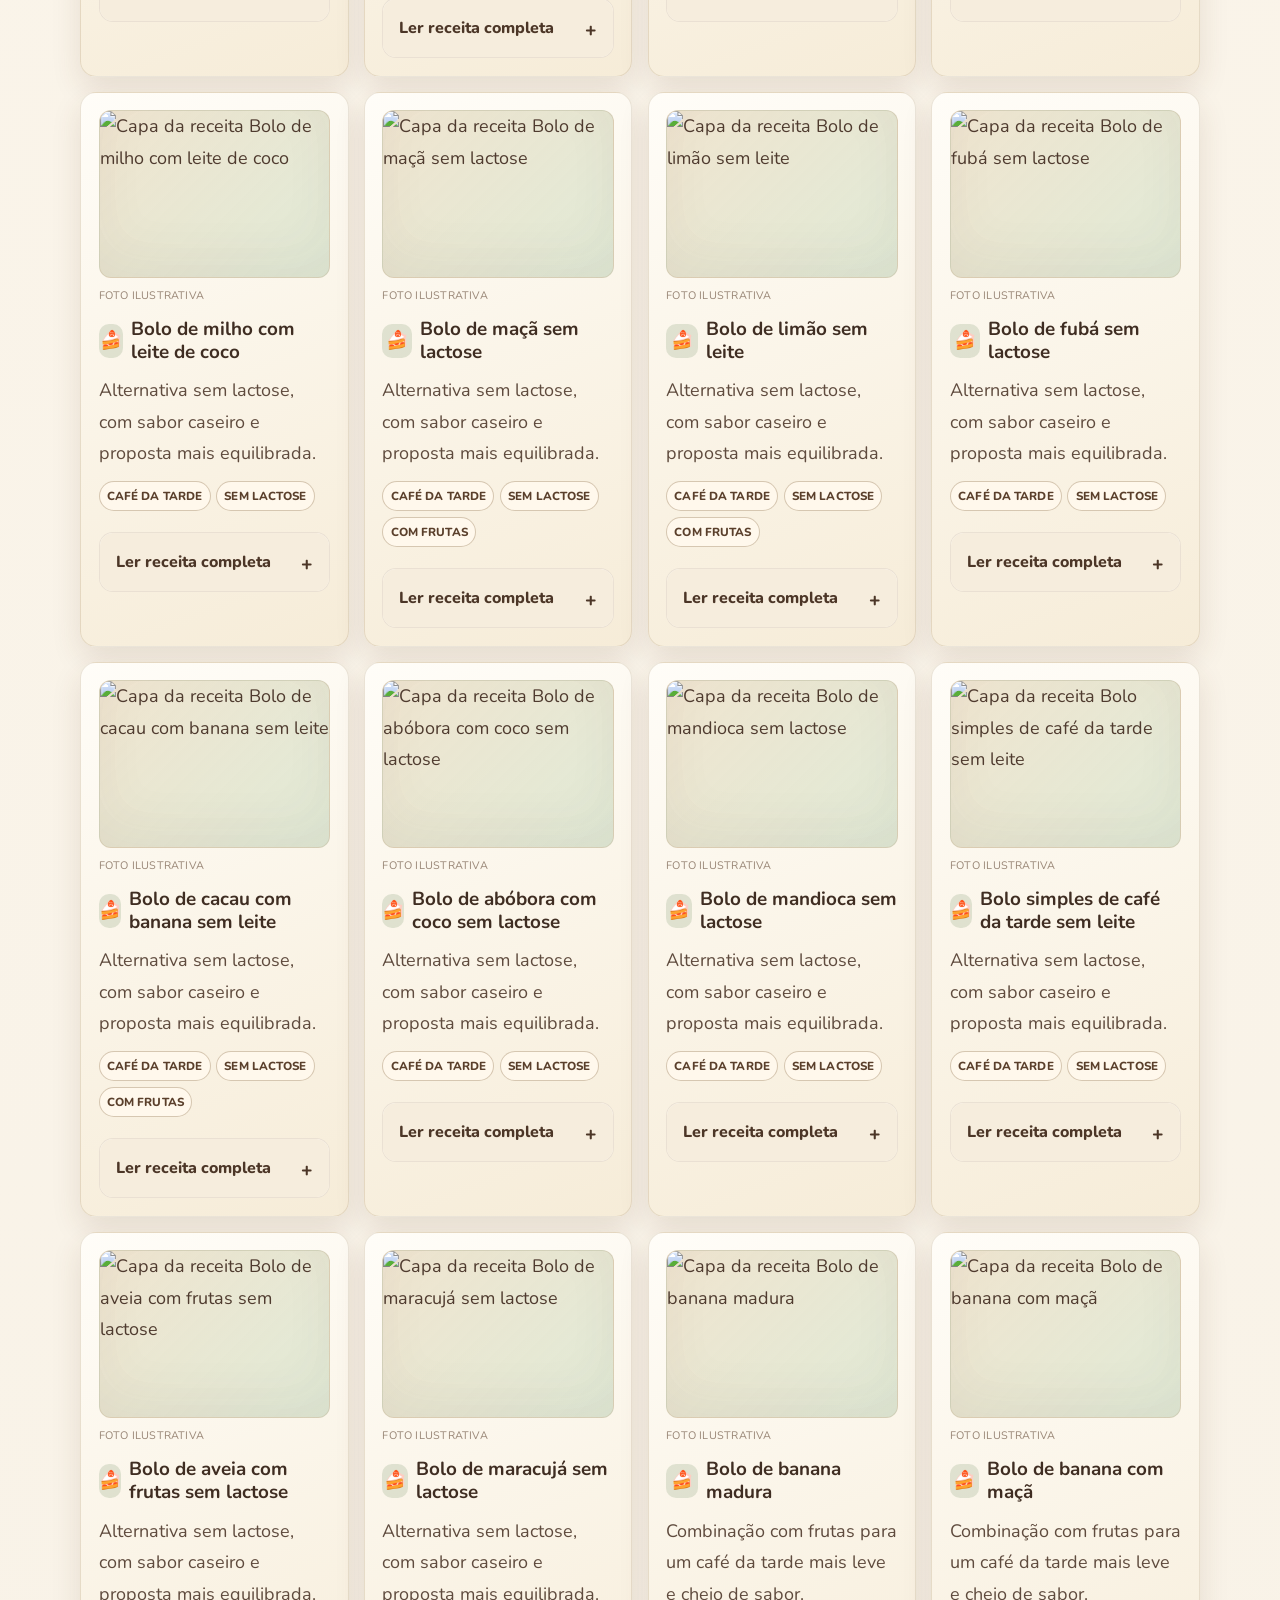
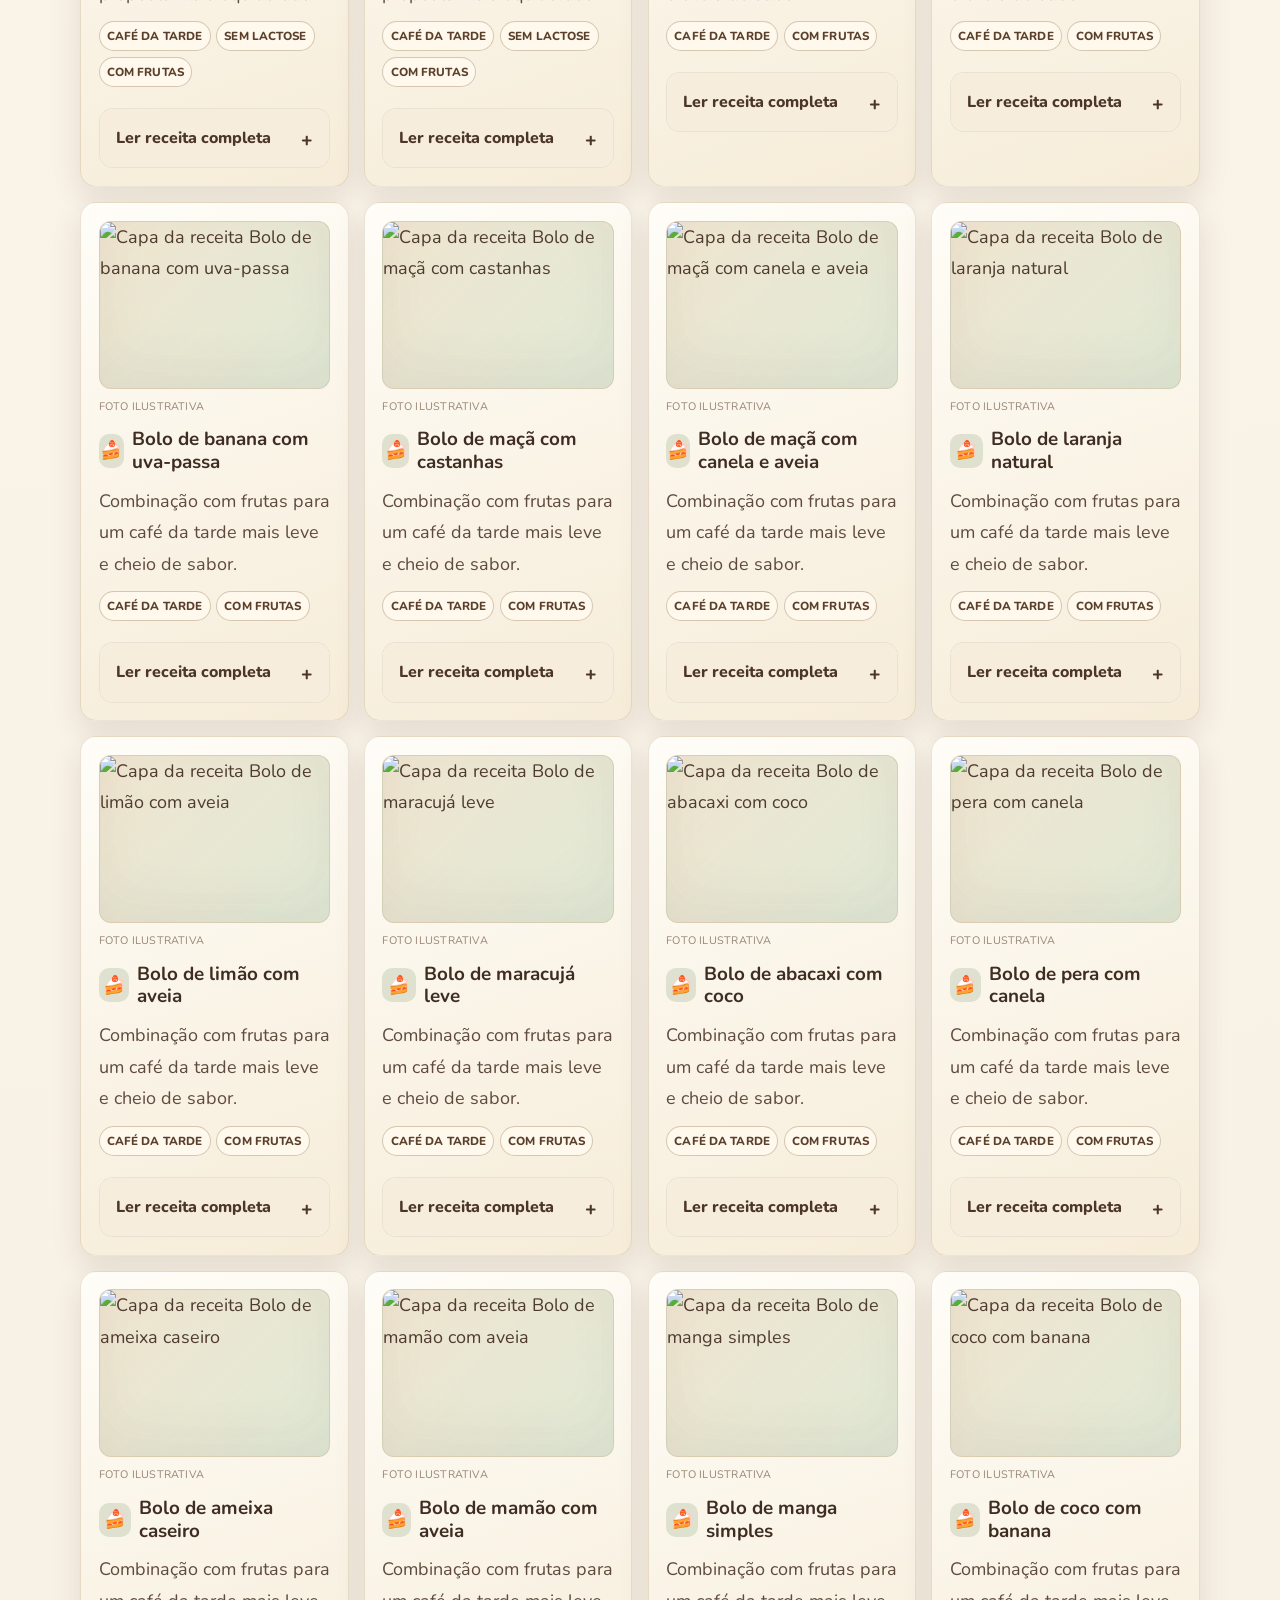
==== commit 33f4337e: "feat: adiciona seção Receitas do Anúncio com 10 receitas completas e vídeos de apoio" ====
--- a/index.html
+++ b/index.html
@@ -22,7 +22,12 @@
         <p class="hero-text">Tem gente que só queria comer um bolo gostoso no café da tarde sem sentir que está exagerando. Pensando nisso, criamos um material com receitas afetivas e mais equilibradas, com opções sem açúcar refinado, sem glúten e sem lactose. São bolos, biscoitos e doces caseiros com sabor de casa, feitos para quem quer cuidar da alimentação sem abrir mão do prazer de comer bem.</p>
         <div class="hero-actions">
           <a href="#pix" class="btn btn-primary">Quero adquirir o material</a>
-          <a href="#receitas" class="btn btn-secondary">Ver receitas</a>
+          <a href="#receitas-do-anuncio" class="btn btn-anuncio">🎬 Ver receitas do anúncio</a>
+          <a href="#receitas" class="btn btn-secondary">Ver todas as receitas</a>
+        </div>
+        <div class="hero-anuncio-hint">
+          <span class="tag-video">🎬 Receitas do vídeo</span>
+          <p>Veio pelo anúncio? 💛 Separamos aqui as receitas mais desejadas do vídeo para você encontrar rapidinho: bolos fofinhos, doces caseiros e opções perfeitas para o café da tarde.</p>
         </div>
         <div class="seal-list">
           <span class="seal">📘 PDF + Vídeos</span>
@@ -43,6 +48,21 @@
   </header>
 
   <main>
+    <section class="section section-anuncio reveal" id="receitas-do-anuncio">
+      <div class="container">
+        <div class="anuncio-header">
+          <span class="anuncio-eyebrow">🎬 Do anúncio</span>
+          <h2 class="anuncio-title">Receitas que aparecem no anúncio</h2>
+          <p class="anuncio-subtitle">Selecionamos aqui as receitas que mais chamam atenção no vídeo: bolos fofinhos, doces caseiros e opções perfeitas para o café da tarde.</p>
+        </div>
+        <div id="anuncio-grid" class="grid anuncio-grid"></div>
+        <div class="anuncio-footer">
+          <p class="anuncio-cta-text">Gostou dessas receitas? Continue explorando o material completo e veja outras opções de bolos, biscoitos e doces para café da tarde.</p>
+          <a href="#receitas" class="btn btn-primary btn-big">Ver todas as receitas</a>
+        </div>
+      </div>
+    </section>
+
     <section class="section section-soft reveal" id="destaques">
       <div class="container">
         <h2>Receitas principais em destaque</h2>
--- a/style.css
+++ b/style.css
@@ -817,3 +817,328 @@
   }
 
 }
+
+/* ============================================================
+   HERO — Dica do anúncio
+   ============================================================ */
+
+.hero-anuncio-hint {
+  margin-top: 1.2rem;
+  padding: 1rem 1.2rem;
+  border-radius: var(--radius-lg);
+  background: linear-gradient(120deg, #fffbe8, #fdf0c9);
+  border: 1.5px solid #d4aa5a;
+  display: flex;
+  flex-direction: column;
+  gap: 0.4rem;
+  max-width: 560px;
+}
+
+.hero-anuncio-hint p {
+  margin: 0;
+  font-size: 0.98rem;
+  color: #5a3e1e;
+  line-height: 1.55;
+}
+
+.tag-video {
+  display: inline-block;
+  background: linear-gradient(120deg, #b58e35, #d4aa5a);
+  color: #fff8ee;
+  font-size: 0.8rem;
+  font-weight: 800;
+  padding: 0.3rem 0.75rem;
+  border-radius: 999px;
+  letter-spacing: 0.03em;
+  width: fit-content;
+}
+
+.btn-anuncio {
+  background: linear-gradient(120deg, #c4870d, #e6a822);
+  color: #fff9ee;
+  box-shadow: 0 10px 20px rgba(180, 120, 10, 0.28);
+  font-weight: 800;
+}
+
+.btn-anuncio:hover {
+  box-shadow: 0 14px 28px rgba(180, 120, 10, 0.38);
+}
+
+/* ============================================================
+   SEÇÃO — RECEITAS DO ANÚNCIO
+   ============================================================ */
+
+.section-anuncio {
+  background: linear-gradient(145deg, #2c1a0e 0%, #4a2c10 40%, #3d2410 100%);
+  padding: 5rem 0;
+  position: relative;
+  overflow: hidden;
+}
+
+.section-anuncio::before {
+  content: "";
+  position: absolute;
+  inset: 0;
+  background: radial-gradient(ellipse at 80% 20%, rgba(212, 170, 90, 0.18) 0%, transparent 60%),
+              radial-gradient(ellipse at 10% 80%, rgba(180, 220, 160, 0.10) 0%, transparent 55%);
+  pointer-events: none;
+}
+
+.anuncio-header {
+  text-align: center;
+  margin-bottom: 2.8rem;
+  position: relative;
+  z-index: 1;
+}
+
+.anuncio-eyebrow {
+  display: inline-block;
+  background: linear-gradient(120deg, #c4870d, #e6a822);
+  color: #fff8ee;
+  font-size: 0.86rem;
+  font-weight: 800;
+  padding: 0.38rem 1rem;
+  border-radius: 999px;
+  margin-bottom: 0.85rem;
+  letter-spacing: 0.04em;
+  text-transform: uppercase;
+}
+
+.anuncio-title {
+  font-family: "Cormorant Garamond", serif;
+  font-size: clamp(2rem, 4vw, 3.2rem);
+  color: #f5dfa0;
+  margin-bottom: 0.65rem;
+  text-shadow: 0 2px 12px rgba(0,0,0,0.35);
+}
+
+.anuncio-subtitle {
+  color: #d4bfa0;
+  font-size: clamp(1rem, 2vw, 1.15rem);
+  max-width: 640px;
+  margin: 0 auto;
+  line-height: 1.7;
+}
+
+/* Grid dos cards do anúncio */
+
+.anuncio-grid {
+  grid-template-columns: repeat(auto-fit, minmax(280px, 1fr));
+  gap: 1.2rem;
+  position: relative;
+  z-index: 1;
+}
+
+.anuncio-card {
+  background: linear-gradient(150deg, #fffdf7 0%, #fdf0d6 100%);
+  border: 1.5px solid rgba(212, 170, 90, 0.45);
+  border-radius: var(--radius-xl);
+  padding: 1.3rem 1.2rem 1.1rem;
+  box-shadow: 0 8px 28px rgba(0,0,0,0.22);
+  display: flex;
+  flex-direction: column;
+  gap: 0.5rem;
+  position: relative;
+  transition: transform 0.22s ease, box-shadow 0.22s ease;
+}
+
+.anuncio-card:hover {
+  transform: translateY(-4px);
+  box-shadow: 0 16px 40px rgba(0,0,0,0.3);
+}
+
+.anuncio-card-top {
+  display: flex;
+  flex-wrap: wrap;
+  gap: 0.4rem;
+  margin-bottom: 0.2rem;
+}
+
+.anuncio-badge {
+  display: inline-block;
+  font-size: 0.75rem;
+  font-weight: 800;
+  padding: 0.28rem 0.7rem;
+  border-radius: 999px;
+  letter-spacing: 0.02em;
+}
+
+.anuncio-badge-popular {
+  background: linear-gradient(120deg, #b58e35, #e6a822);
+  color: #fff9ee;
+}
+
+.anuncio-badge-video {
+  background: rgba(80, 50, 20, 0.12);
+  color: #7a4f1e;
+  border: 1px solid rgba(150, 100, 40, 0.3);
+}
+
+.anuncio-card-icon {
+  font-size: 2.4rem;
+  line-height: 1;
+}
+
+.anuncio-card-title {
+  font-size: 1.18rem;
+  font-weight: 800;
+  color: #3a2510;
+  margin: 0;
+  line-height: 1.3;
+}
+
+.anuncio-card-desc {
+  margin: 0;
+  color: #6b4e32;
+  font-size: 0.97rem;
+  line-height: 1.55;
+}
+
+.anuncio-card-meta {
+  display: flex;
+  gap: 1rem;
+  font-size: 0.88rem;
+  color: #8a6440;
+  font-weight: 700;
+  margin-top: 0.2rem;
+}
+
+/* Accordion do anúncio */
+
+.anuncio-accordion {
+  margin-top: 0.6rem;
+}
+
+.anuncio-accordion summary {
+  list-style: none;
+  cursor: pointer;
+  display: inline-flex;
+  align-items: center;
+  gap: 0.5rem;
+  background: linear-gradient(120deg, #c4870d, #e6a822);
+  color: #fff9ee;
+  font-weight: 800;
+  font-size: 0.97rem;
+  padding: 0.75rem 1.2rem;
+  border-radius: 999px;
+  border: none;
+  transition: box-shadow 0.2s, transform 0.2s;
+  box-shadow: 0 4px 14px rgba(180, 120, 10, 0.22);
+}
+
+.anuncio-accordion summary::-webkit-details-marker {
+  display: none;
+}
+
+.anuncio-accordion summary::after {
+  content: "▼";
+  font-size: 0.7rem;
+  transition: transform 0.2s;
+}
+
+.anuncio-accordion[open] summary::after {
+  transform: rotate(180deg);
+}
+
+.anuncio-accordion summary:hover {
+  transform: translateY(-1px);
+  box-shadow: 0 8px 20px rgba(180, 120, 10, 0.3);
+}
+
+.anuncio-accordion-body {
+  margin-top: 1rem;
+  padding: 1.2rem;
+  background: rgba(255, 251, 240, 0.85);
+  border-radius: var(--radius-lg);
+  border: 1px solid rgba(180, 140, 60, 0.2);
+}
+
+.anuncio-accordion-body h4 {
+  font-family: "Cormorant Garamond", serif;
+  font-size: 1.2rem;
+  color: #3a2510;
+  margin: 1rem 0 0.5rem;
+}
+
+.anuncio-accordion-body h4:first-child {
+  margin-top: 0;
+}
+
+.anuncio-list,
+.anuncio-steps {
+  margin: 0 0 0.5rem;
+  padding-left: 1.3rem;
+}
+
+.anuncio-list li,
+.anuncio-steps li {
+  margin-bottom: 0.4rem;
+  font-size: 0.97rem;
+  color: #5a3e22;
+  line-height: 1.55;
+}
+
+.anuncio-tip {
+  background: linear-gradient(120deg, #fffbe8, #fdf0c9);
+  border: 1px solid #d4aa5a;
+  border-radius: var(--radius-md);
+  padding: 0.85rem 1rem;
+  font-size: 0.95rem;
+  color: #5a3c18;
+  margin-top: 0.8rem;
+  line-height: 1.55;
+}
+
+.anuncio-disclaimer {
+  margin: 0.85rem 0 0;
+  font-size: 0.82rem;
+  color: #8a6840;
+  font-style: italic;
+  border-top: 1px solid rgba(150, 110, 50, 0.2);
+  padding-top: 0.7rem;
+}
+
+/* Rodapé da seção anúncio */
+
+.anuncio-footer {
+  text-align: center;
+  margin-top: 3rem;
+  position: relative;
+  z-index: 1;
+}
+
+.anuncio-cta-text {
+  color: #d4bfa0;
+  font-size: 1.05rem;
+  max-width: 580px;
+  margin: 0 auto 1.4rem;
+  line-height: 1.7;
+}
+
+/* ============================================================
+   RESPONSIVO — Anúncio
+   ============================================================ */
+
+@media (max-width: 680px) {
+  .section-anuncio {
+    padding: 3.5rem 0;
+  }
+
+  .anuncio-grid {
+    grid-template-columns: 1fr;
+  }
+
+  .anuncio-card {
+    padding: 1.1rem;
+  }
+
+  .hero-anuncio-hint {
+    max-width: 100%;
+  }
+
+  .btn-anuncio {
+    width: 100%;
+    text-align: center;
+  }
+}
+
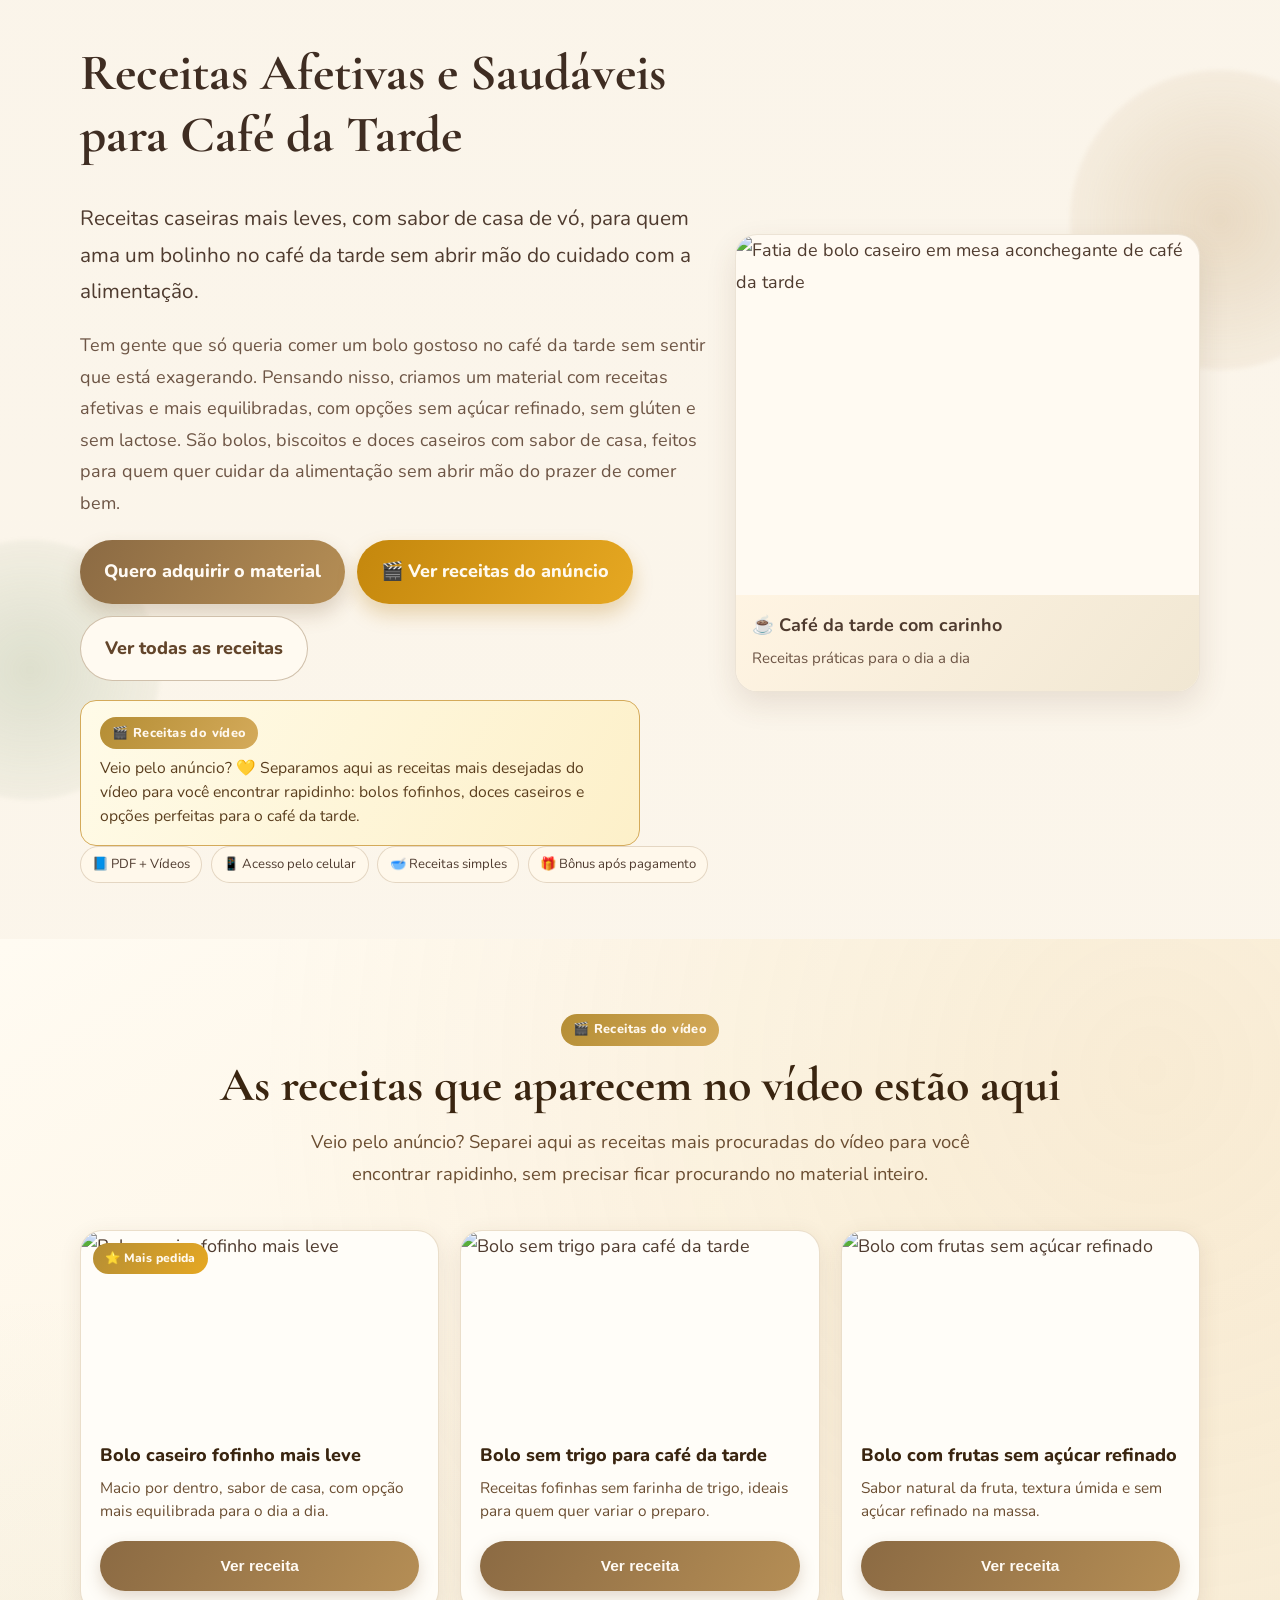
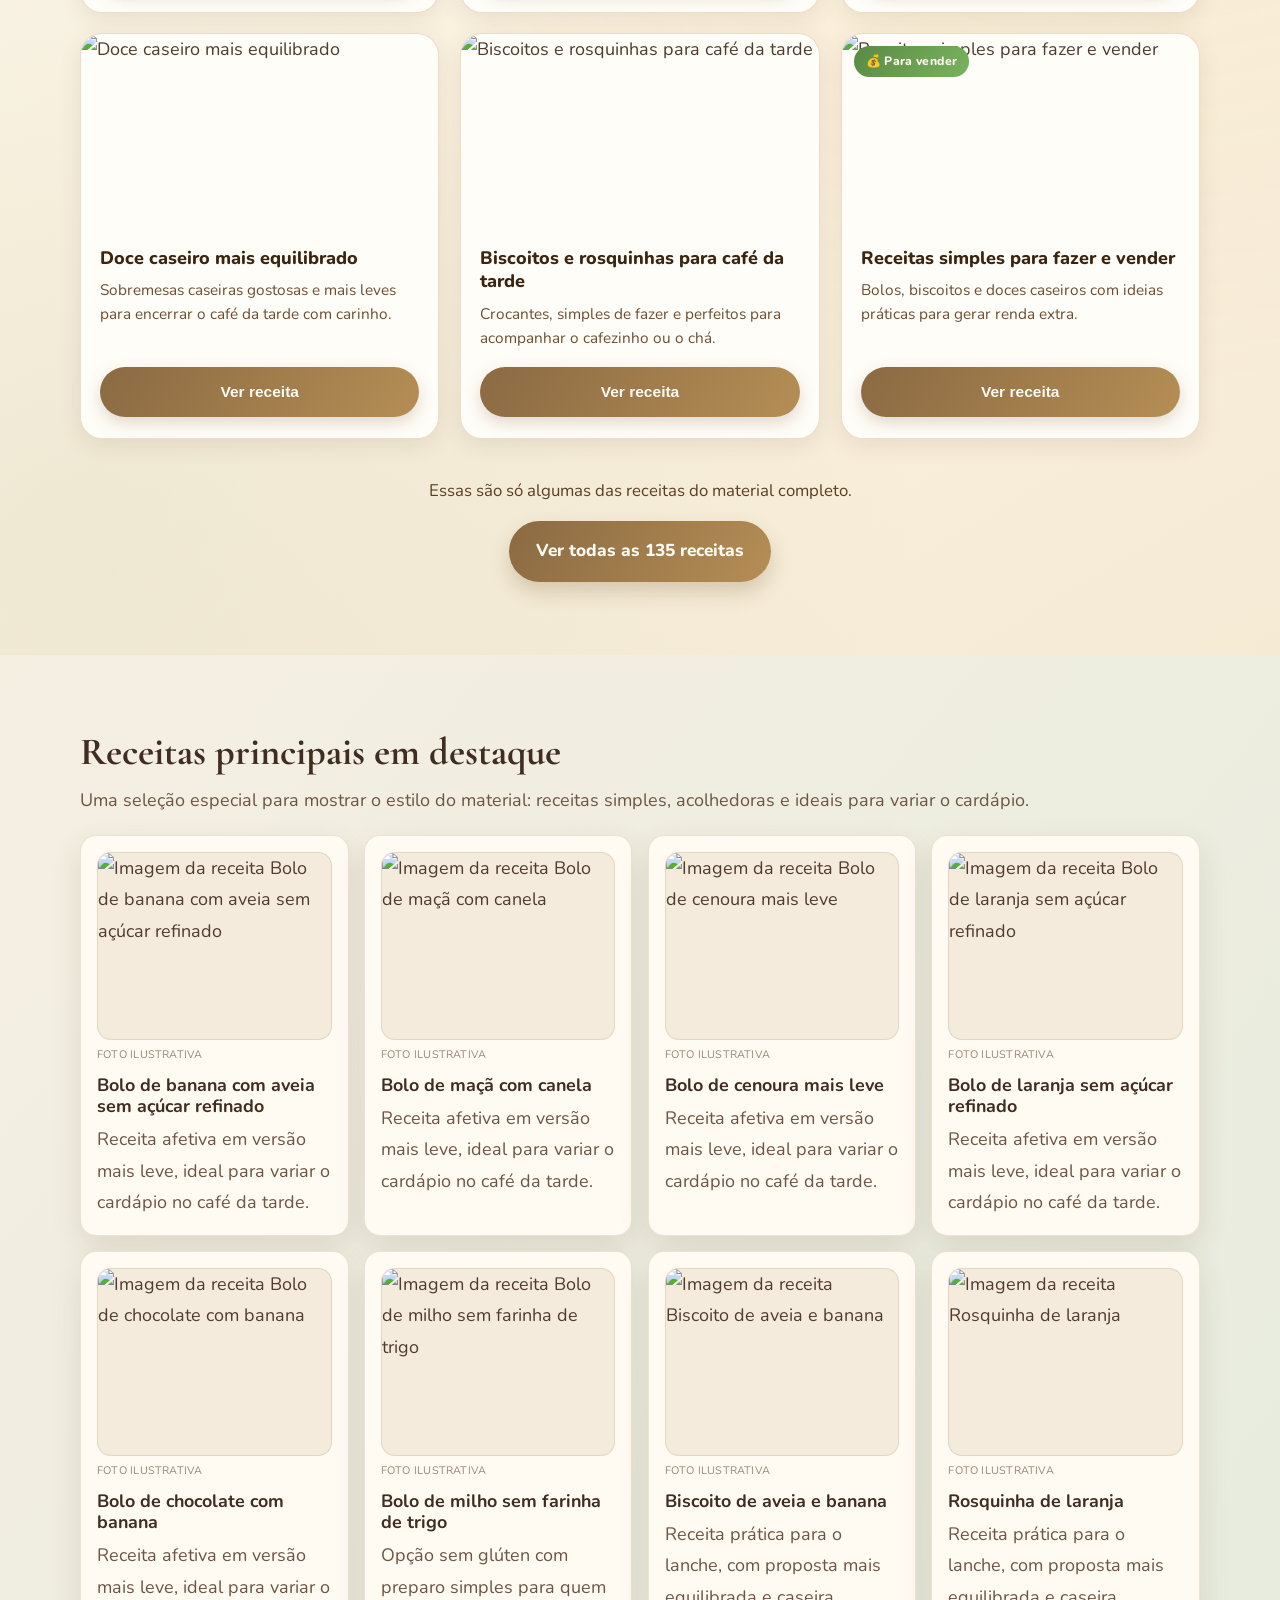
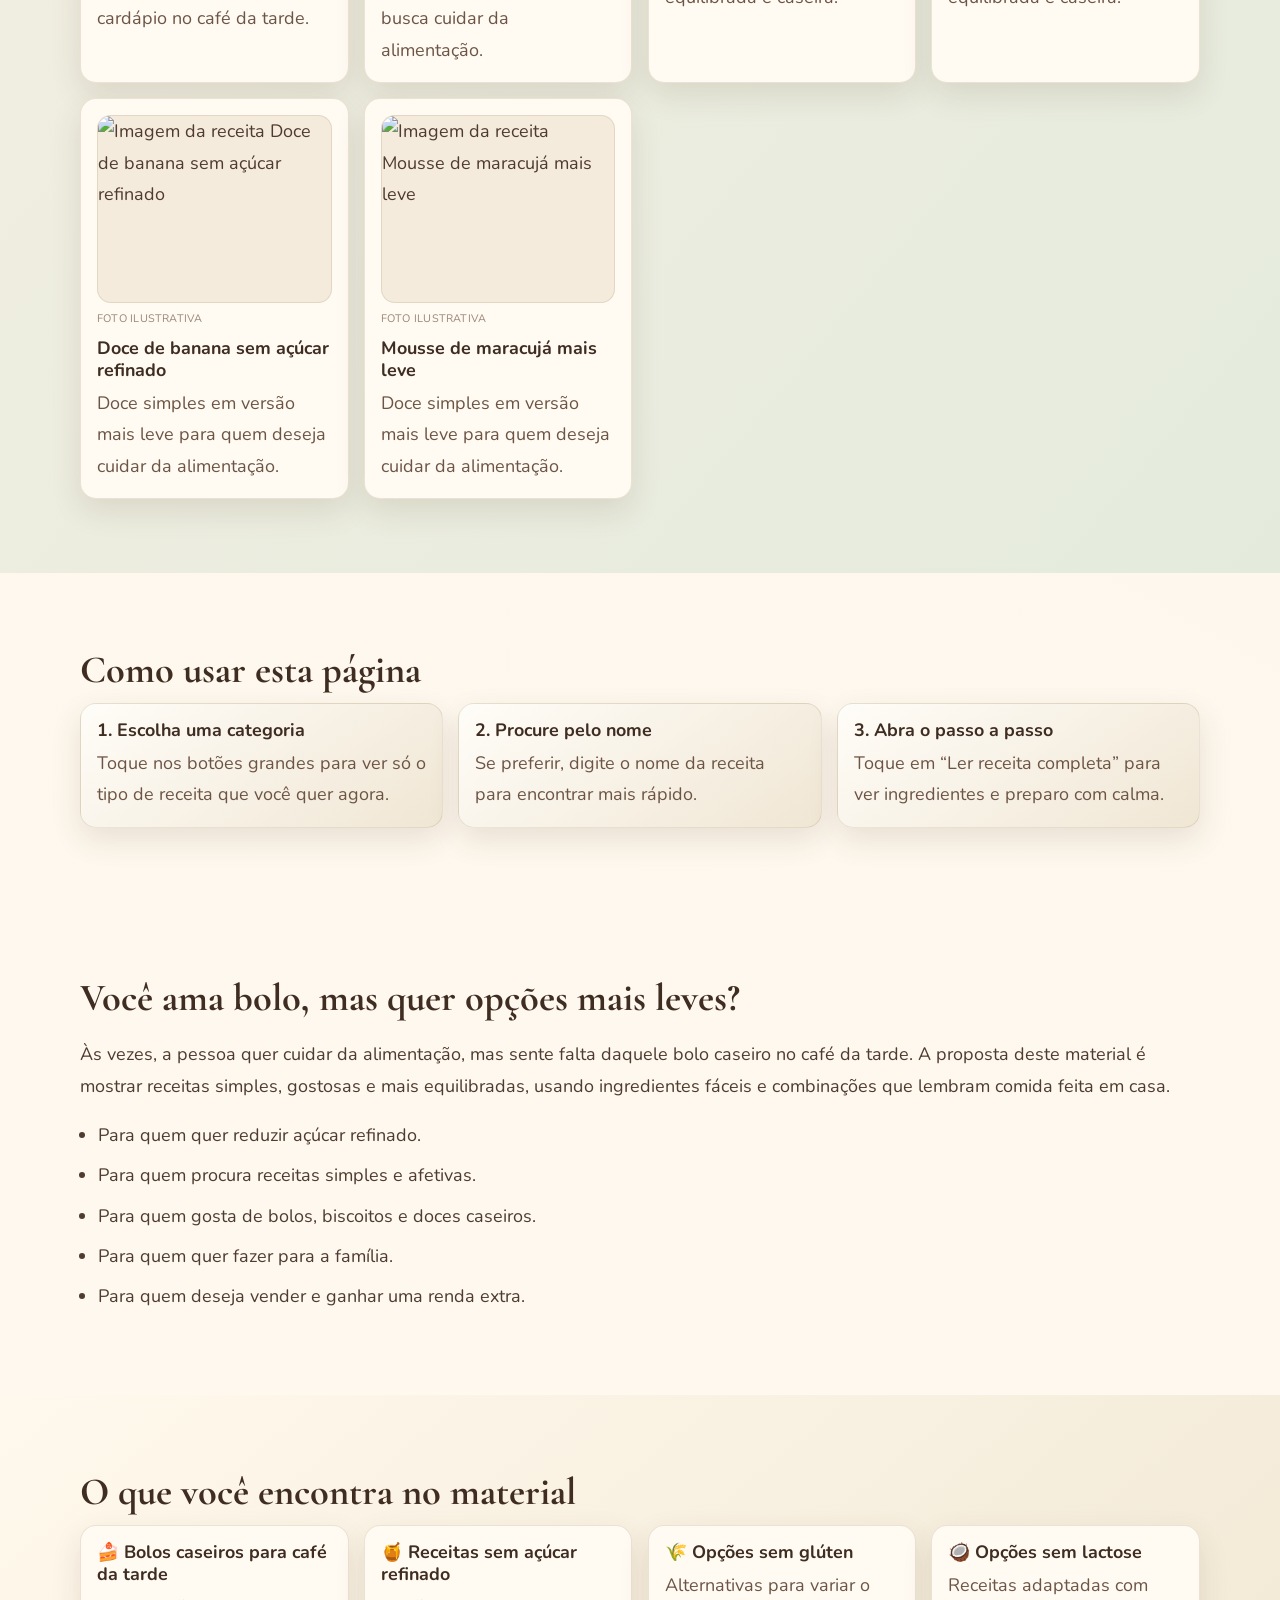
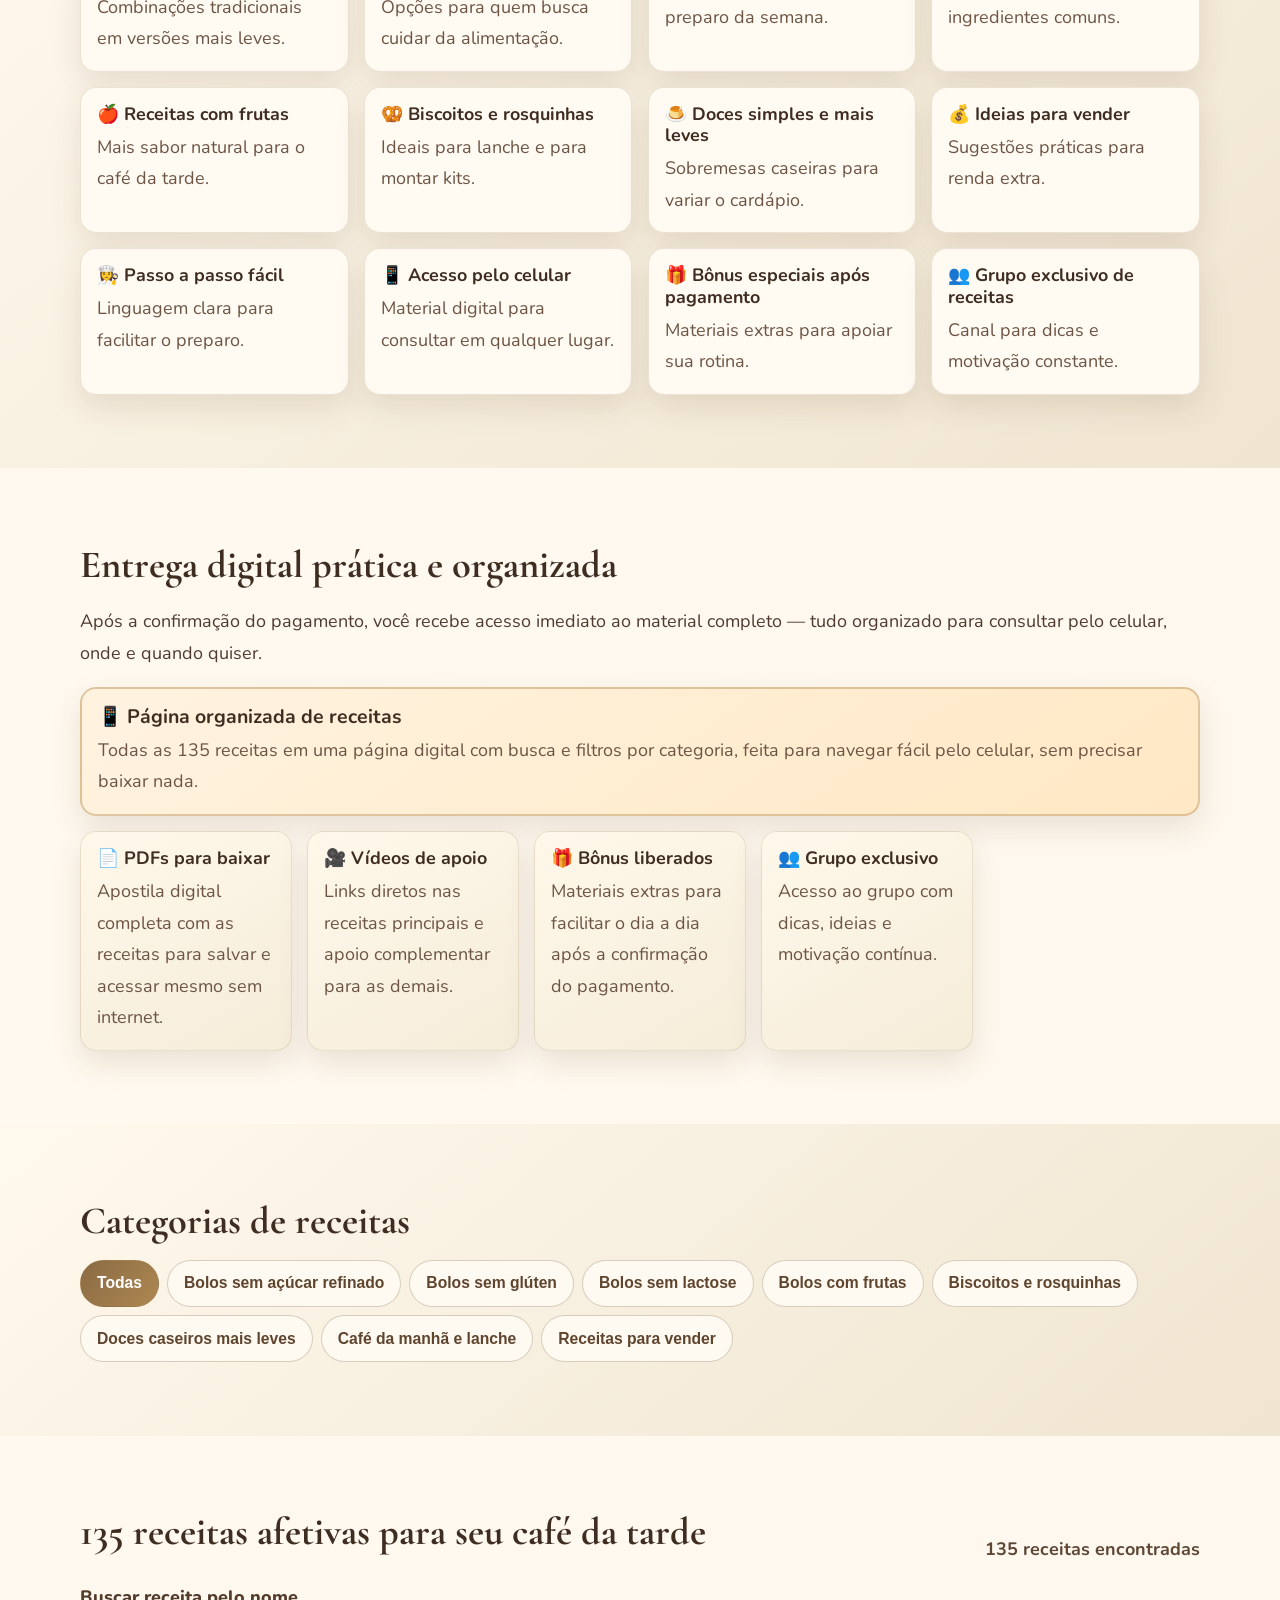
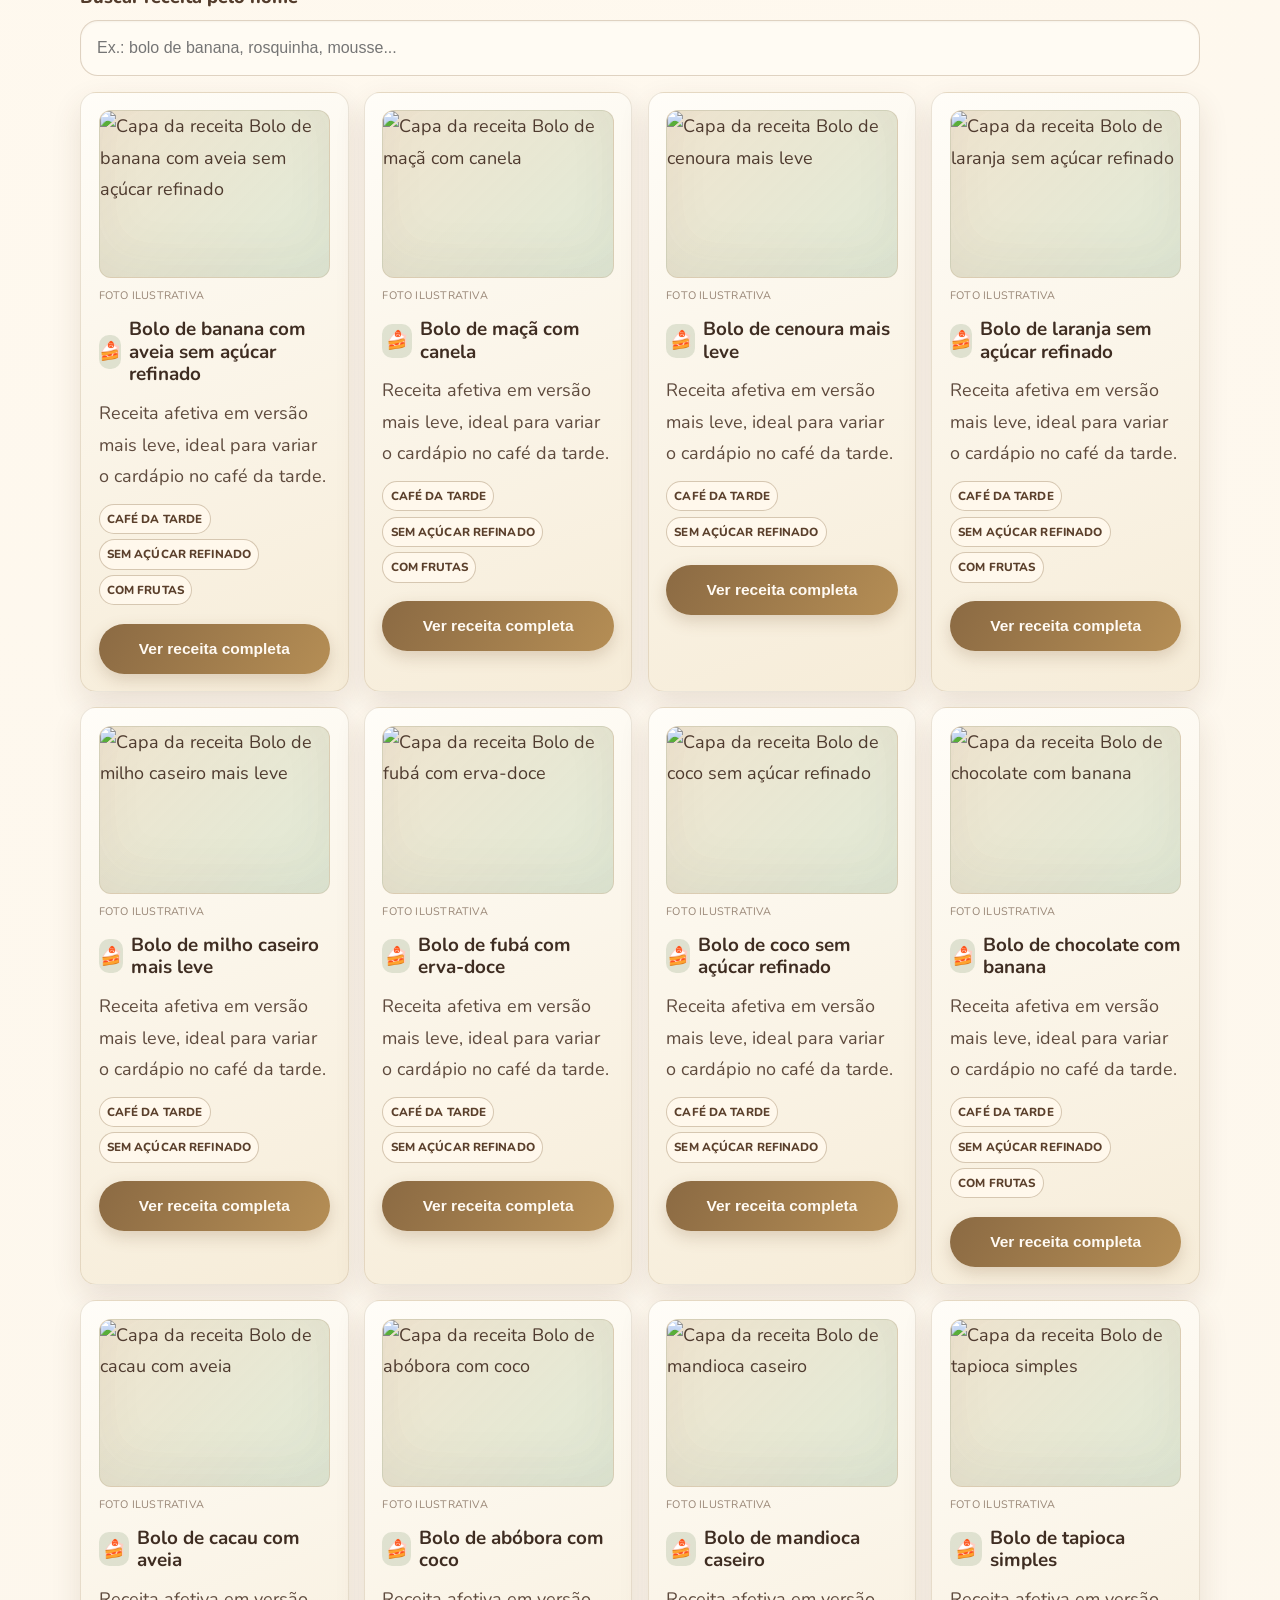
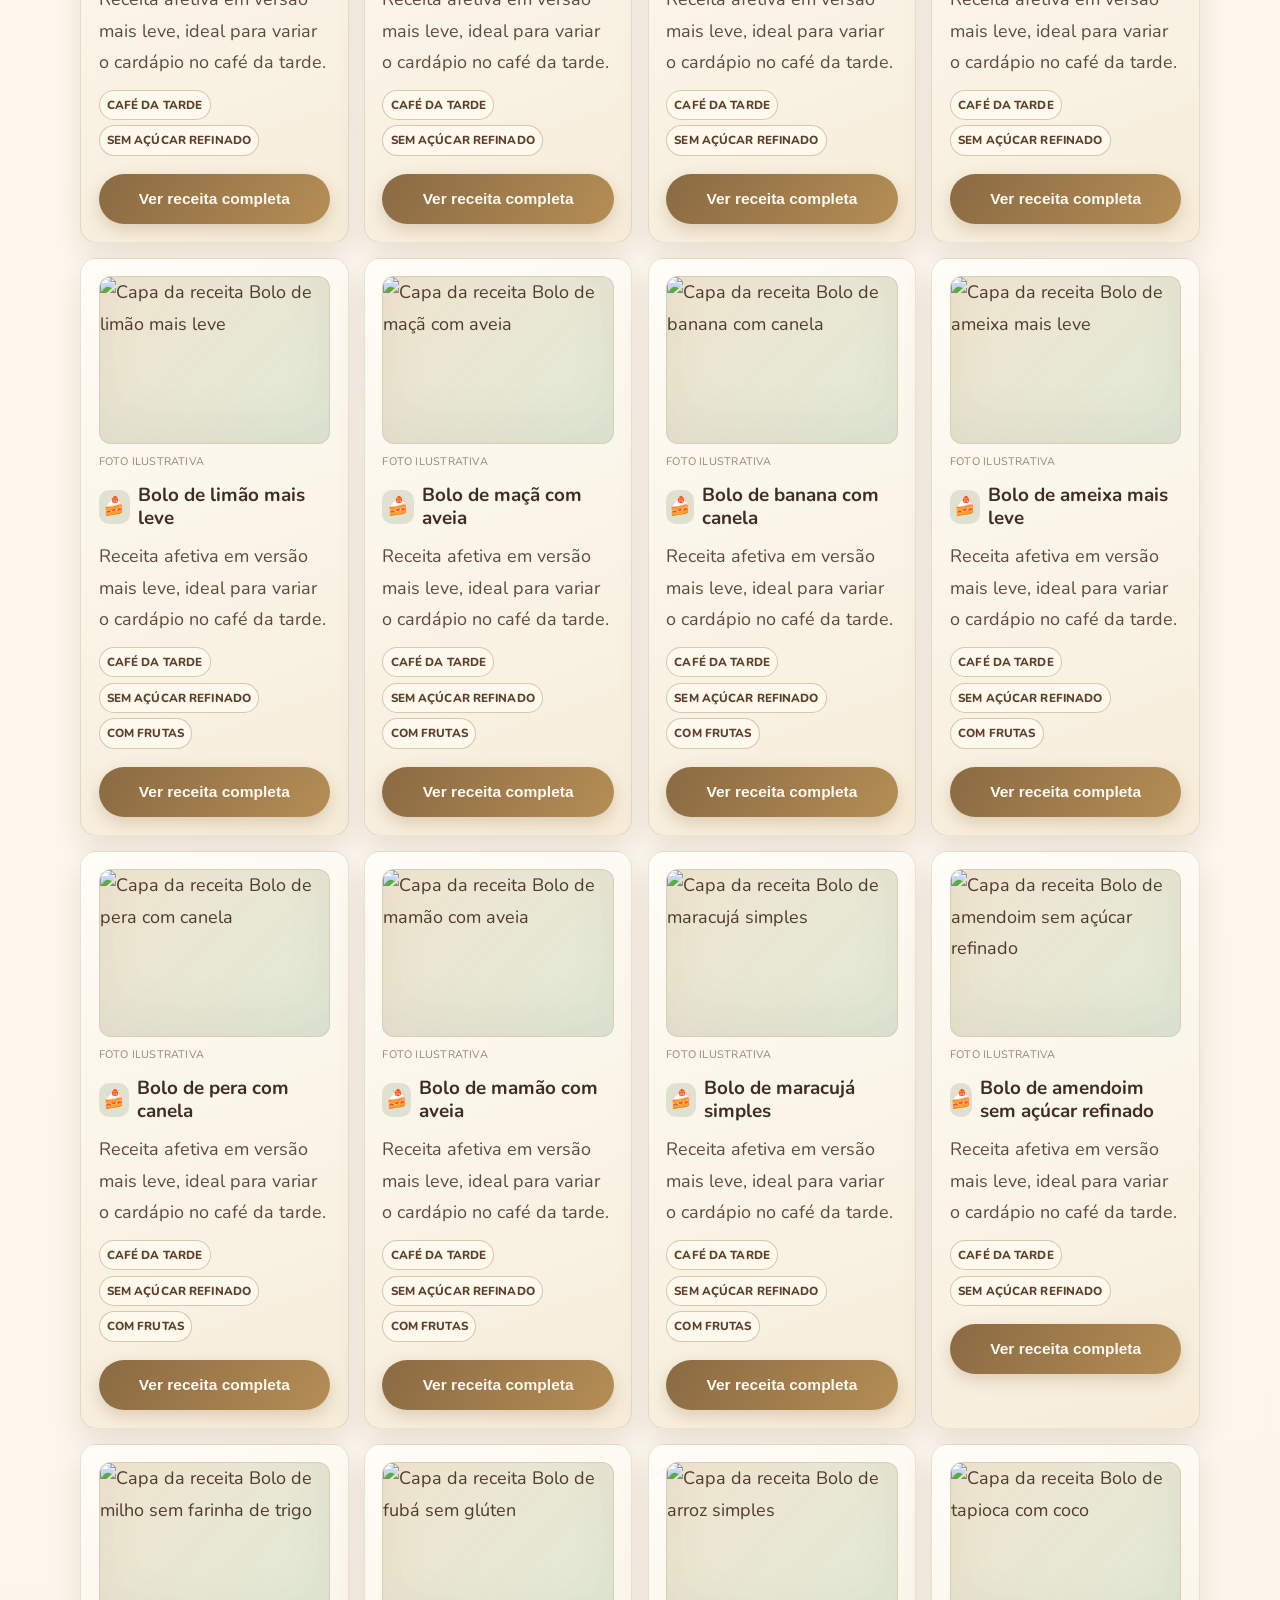
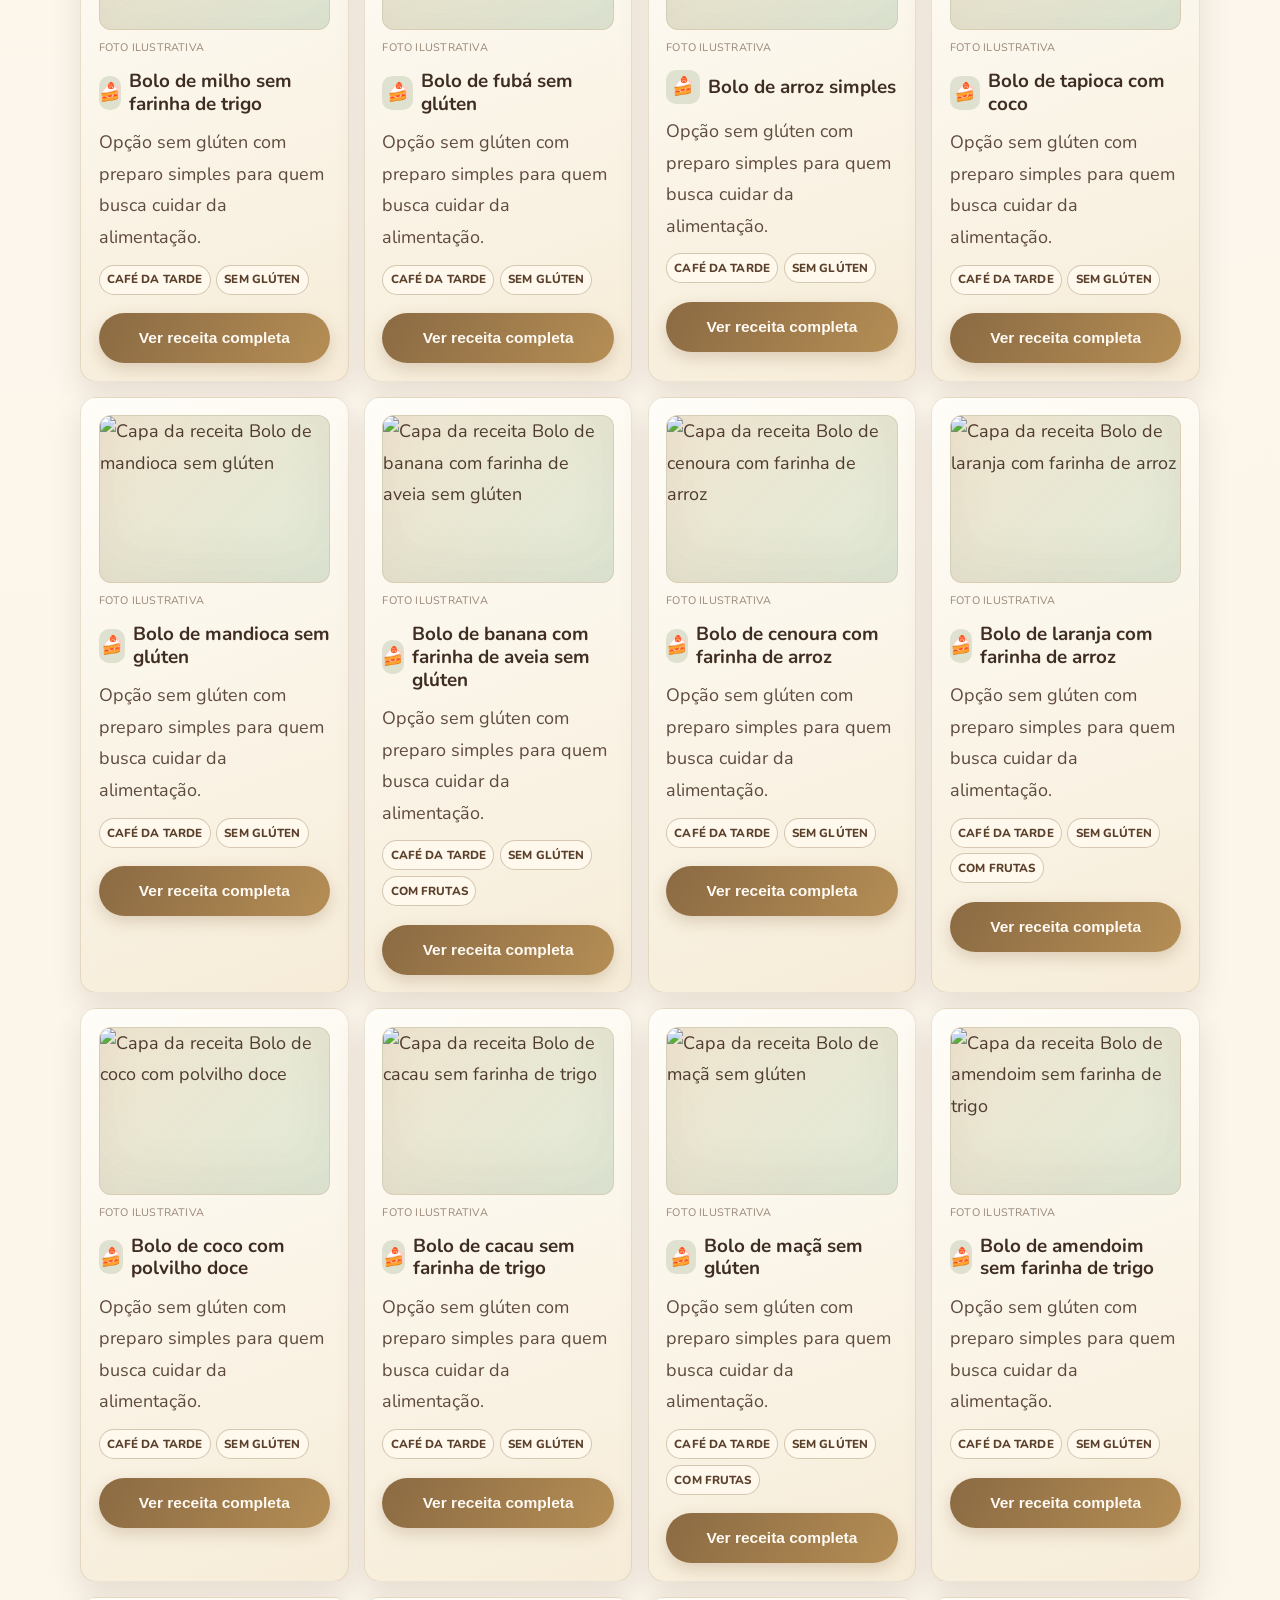
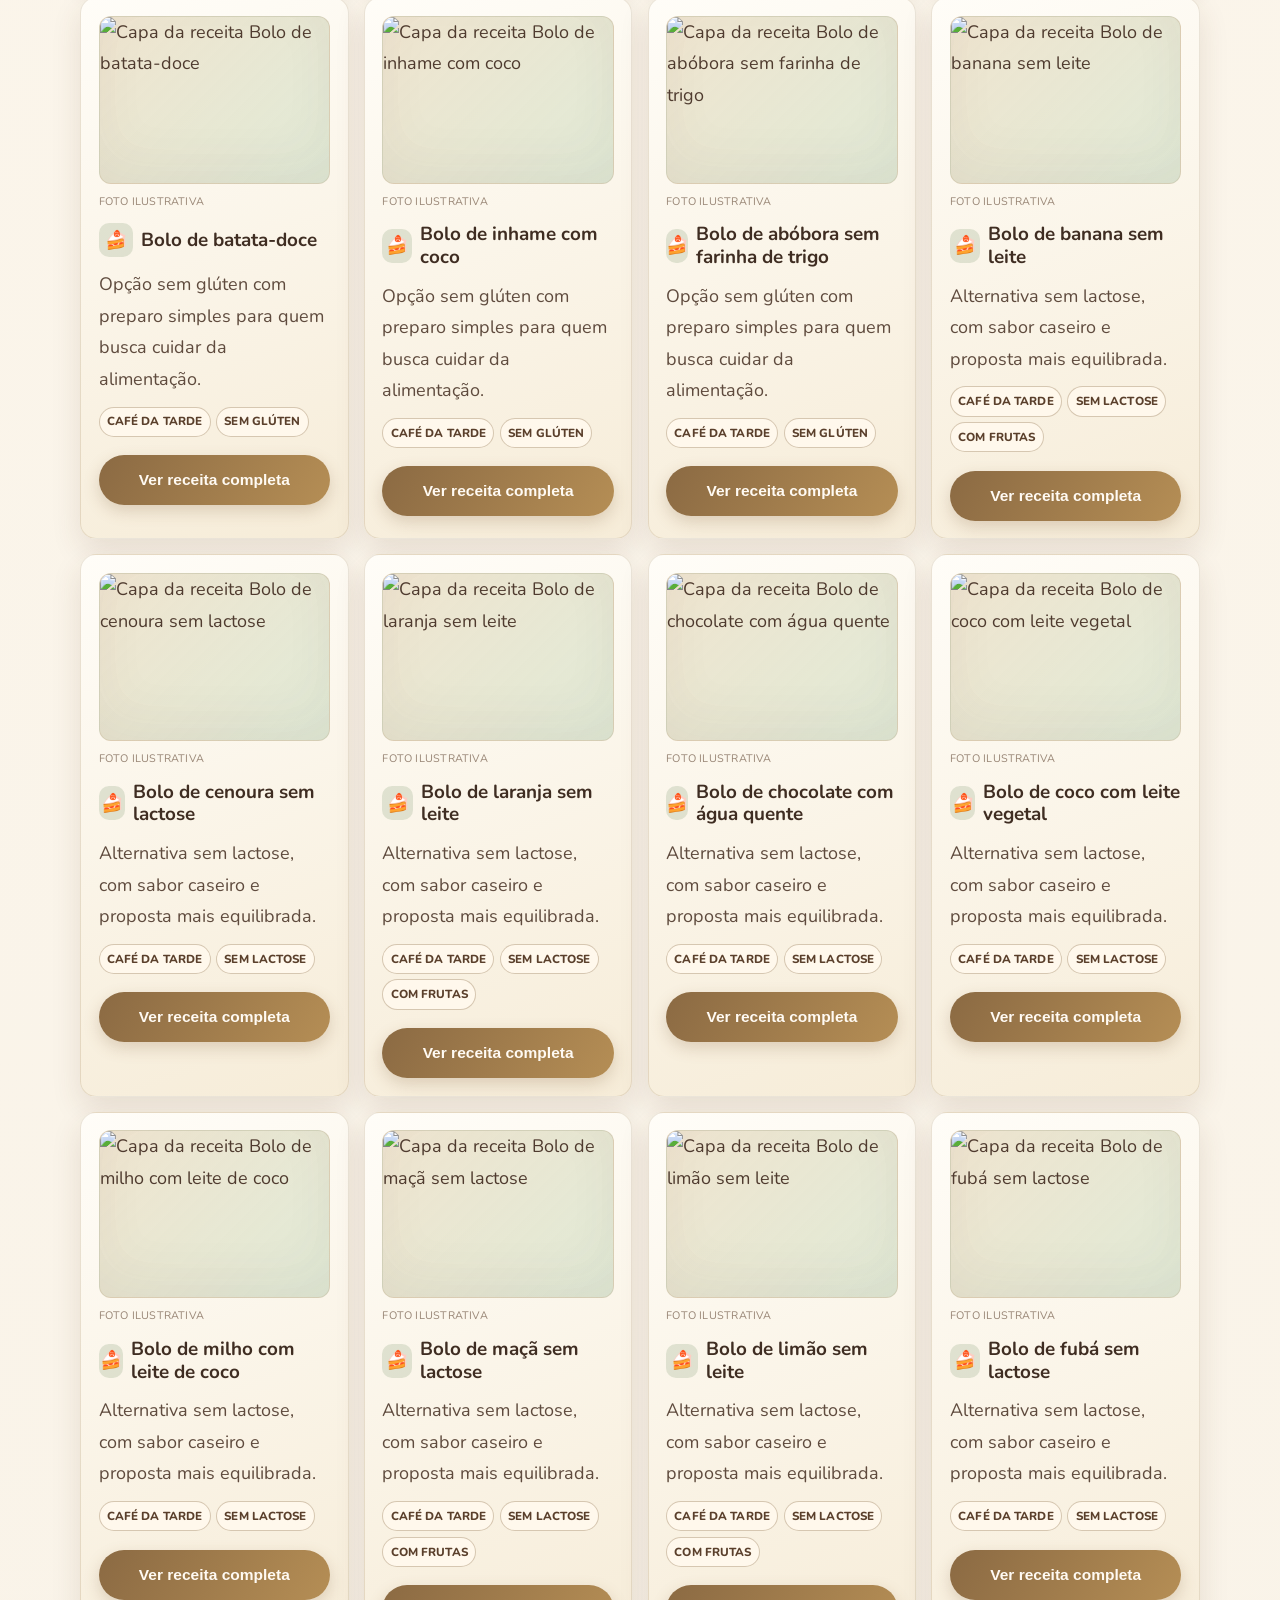
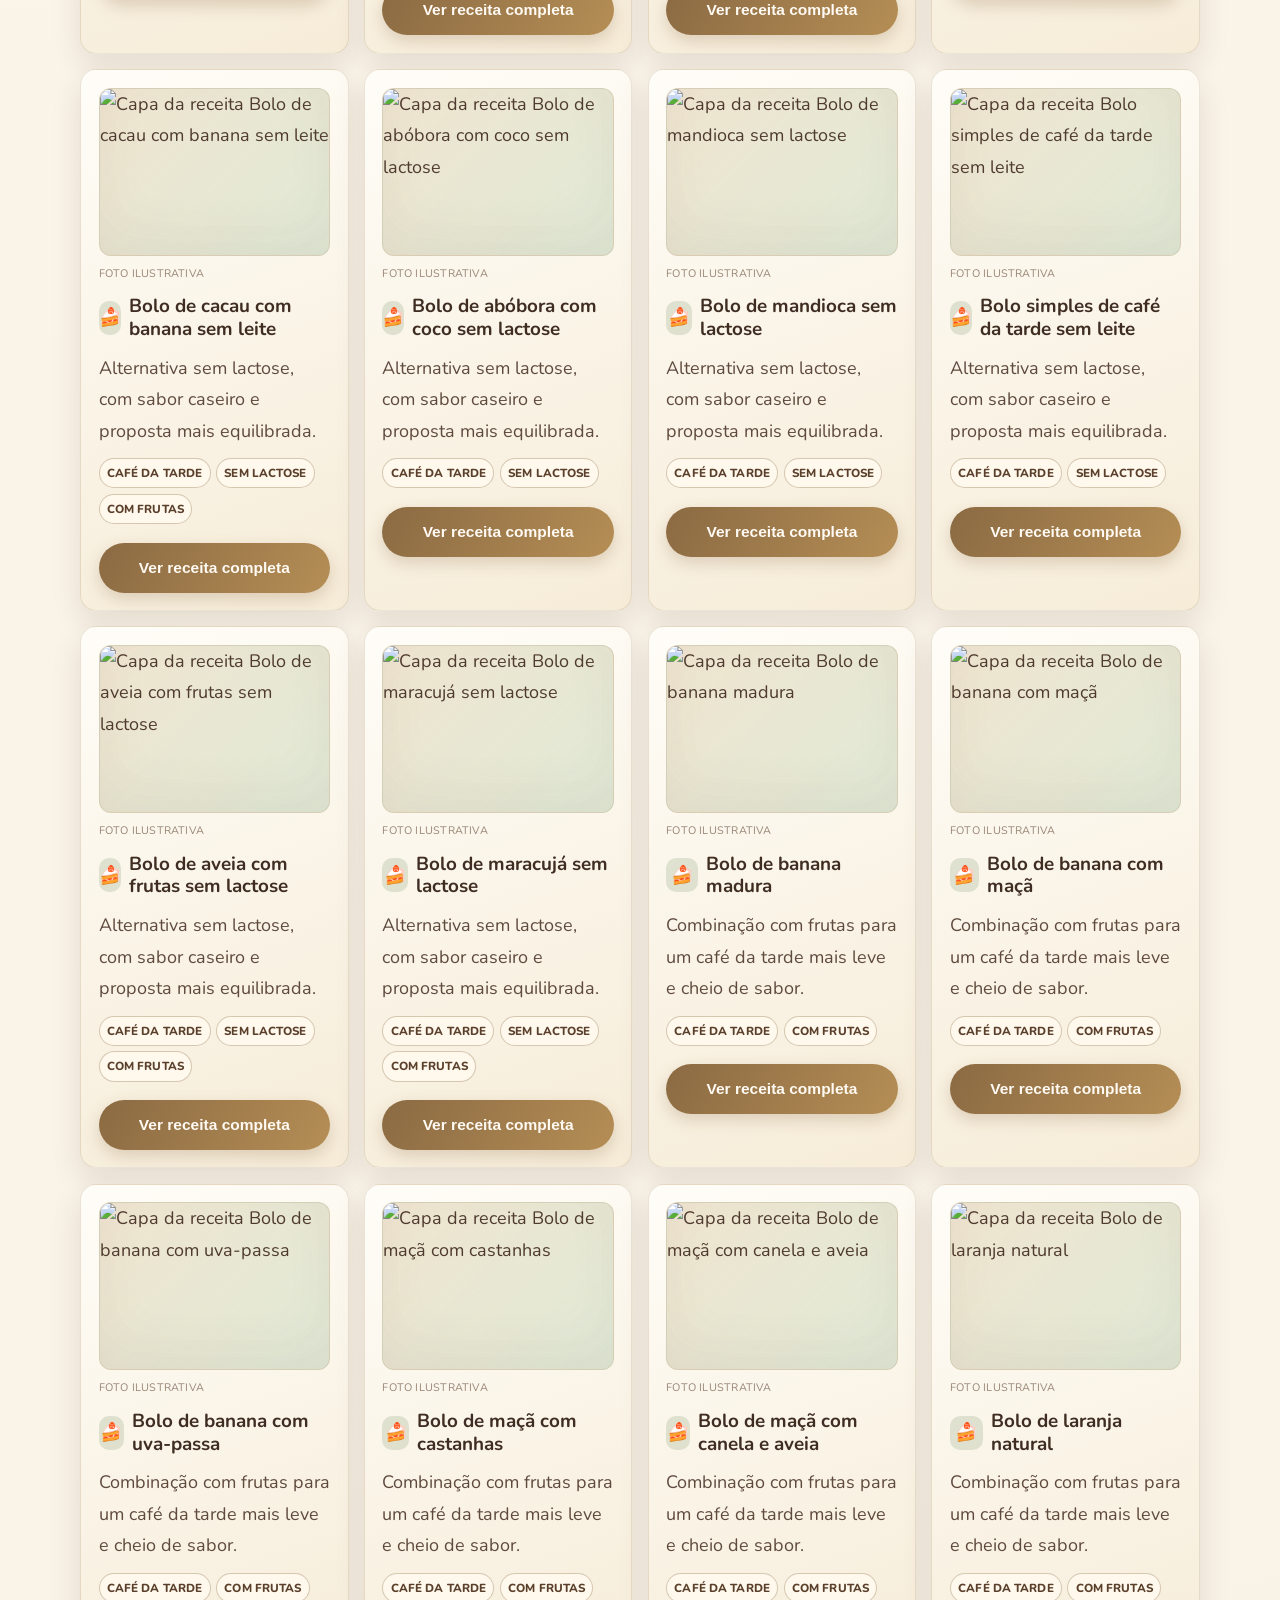
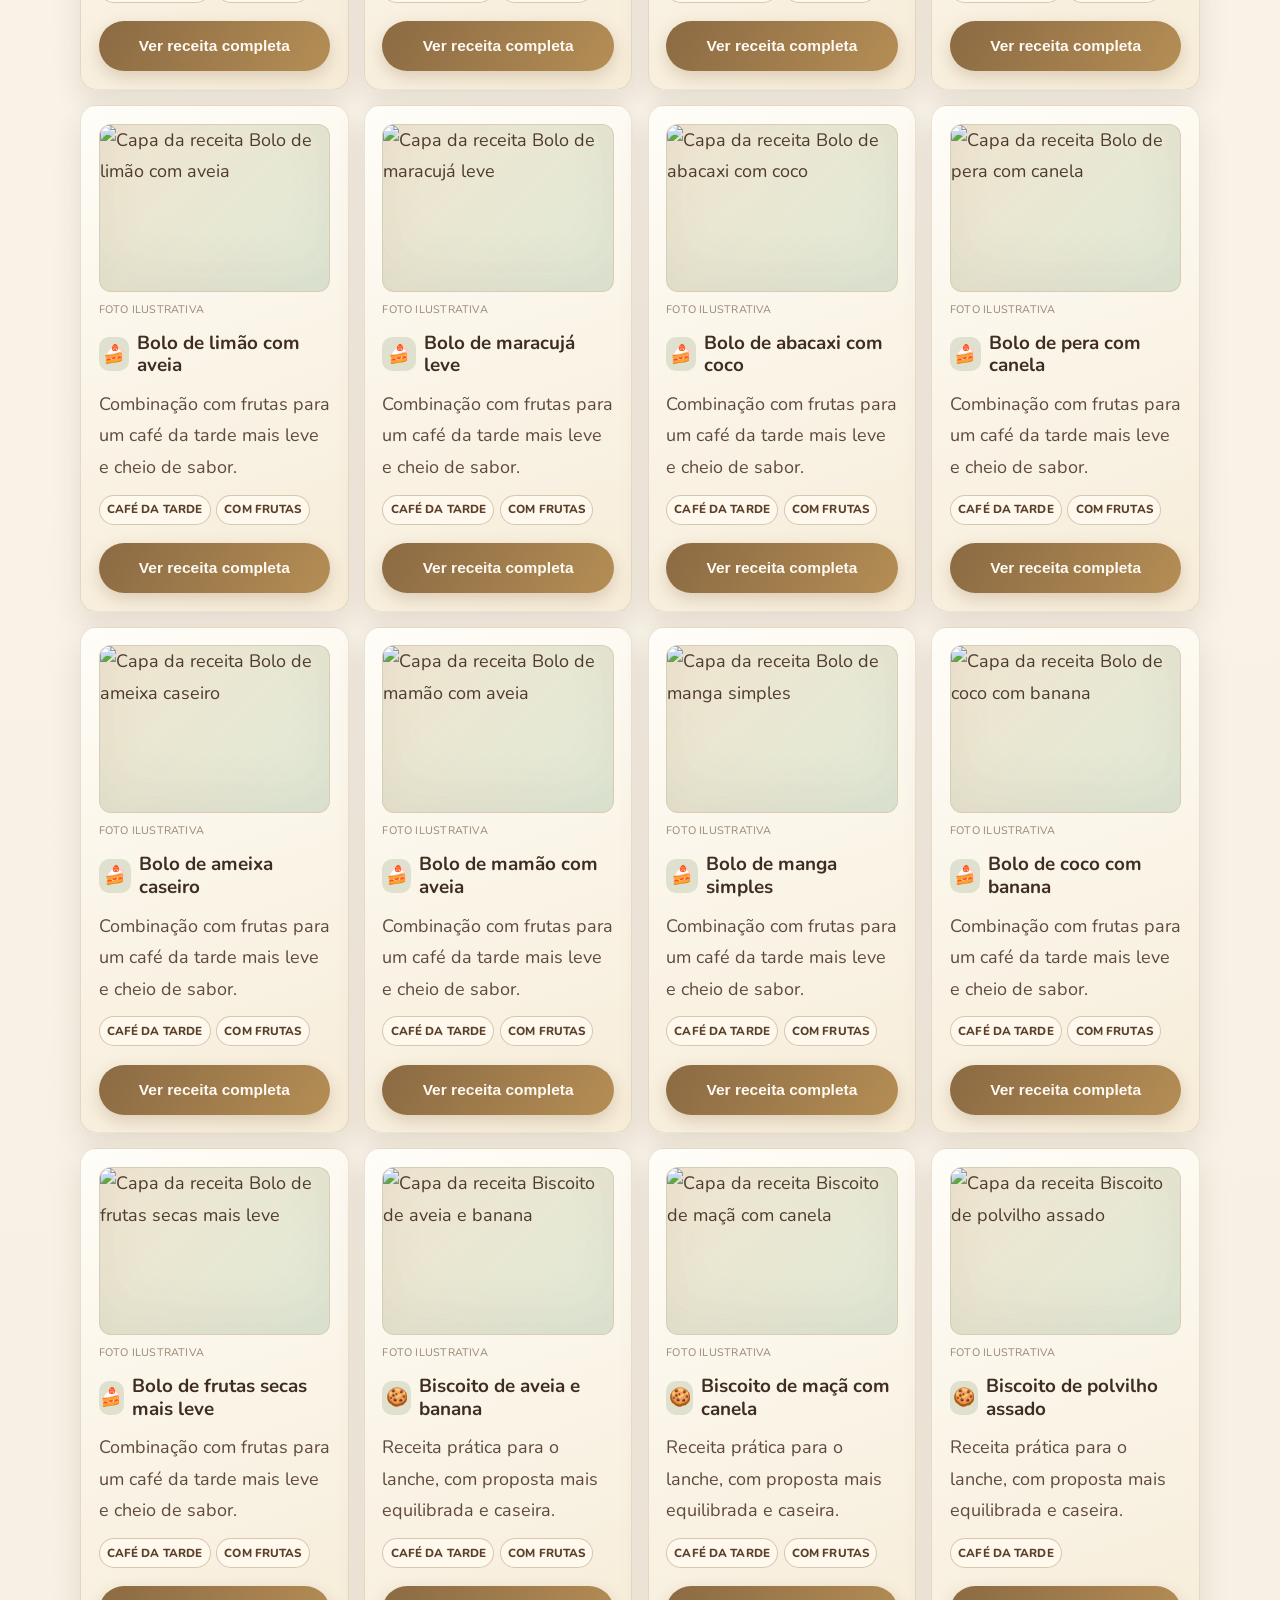
==== commit 090532c7: "feat: seção receitas do vídeo com cards, modal com thumbnail e vídeo embutido, entrega digital refor" ====
--- a/index.html
+++ b/index.html
@@ -48,17 +48,89 @@
   </header>
 
   <main>
-    <section class="section section-anuncio reveal" id="receitas-do-anuncio">
-      <div class="container">
-        <div class="anuncio-header">
-          <span class="anuncio-eyebrow">🎬 Do anúncio</span>
-          <h2 class="anuncio-title">Receitas que aparecem no anúncio</h2>
-          <p class="anuncio-subtitle">Selecionamos aqui as receitas que mais chamam atenção no vídeo: bolos fofinhos, doces caseiros e opções perfeitas para o café da tarde.</p>
-        </div>
-        <div id="anuncio-grid" class="grid anuncio-grid"></div>
-        <div class="anuncio-footer">
-          <p class="anuncio-cta-text">Gostou dessas receitas? Continue explorando o material completo e veja outras opções de bolos, biscoitos e doces para café da tarde.</p>
-          <a href="#receitas" class="btn btn-primary btn-big">Ver todas as receitas</a>
+    <section class="section section-video-receitas reveal" id="receitas-do-anuncio">
+      <div class="container">
+        <div class="video-receitas-header">
+          <span class="tag-video">🎬 Receitas do vídeo</span>
+          <h2 class="video-receitas-title">As receitas que aparecem no vídeo estão aqui</h2>
+          <p class="video-receitas-subtitle">Veio pelo anúncio? Separei aqui as receitas mais procuradas do vídeo para você encontrar rapidinho, sem precisar ficar procurando no material inteiro.</p>
+        </div>
+
+        <div class="grid video-receitas-grid">
+
+          <article class="video-receita-card">
+            <div class="video-receita-img-wrap">
+              <img src="https://images.pexels.com/photos/36509525/pexels-photo-36509525/free-photo-of-slice-of-banana-cake-on-rustic-wooden-table.jpeg?auto=compress&cs=tinysrgb&w=600" alt="Bolo caseiro fofinho mais leve" loading="lazy">
+              <span class="video-receita-badge">⭐ Mais pedida</span>
+            </div>
+            <div class="video-receita-body">
+              <h3>Bolo caseiro fofinho mais leve</h3>
+              <p>Macio por dentro, sabor de casa, com opção mais equilibrada para o dia a dia.</p>
+              <button class="btn btn-video-receita" data-receita="bolo-fofinho">Ver receita</button>
+            </div>
+          </article>
+
+          <article class="video-receita-card">
+            <div class="video-receita-img-wrap">
+              <img src="https://images.pexels.com/photos/8477959/pexels-photo-8477959.jpeg?auto=compress&cs=tinysrgb&w=600" alt="Bolo sem trigo para café da tarde" loading="lazy">
+            </div>
+            <div class="video-receita-body">
+              <h3>Bolo sem trigo para café da tarde</h3>
+              <p>Receitas fofinhas sem farinha de trigo, ideais para quem quer variar o preparo.</p>
+              <button class="btn btn-video-receita" data-receita="bolo-sem-trigo">Ver receita</button>
+            </div>
+          </article>
+
+          <article class="video-receita-card">
+            <div class="video-receita-img-wrap">
+              <img src="https://images.pexels.com/photos/4551832/pexels-photo-4551832.jpeg?auto=compress&cs=tinysrgb&w=600" alt="Bolo com frutas sem açúcar refinado" loading="lazy">
+            </div>
+            <div class="video-receita-body">
+              <h3>Bolo com frutas sem açúcar refinado</h3>
+              <p>Sabor natural da fruta, textura úmida e sem açúcar refinado na massa.</p>
+              <button class="btn btn-video-receita" data-receita="bolo-frutas">Ver receita</button>
+            </div>
+          </article>
+
+          <article class="video-receita-card">
+            <div class="video-receita-img-wrap">
+              <img src="https://images.pexels.com/photos/6157052/pexels-photo-6157052.jpeg?auto=compress&cs=tinysrgb&w=600" alt="Doce caseiro mais equilibrado" loading="lazy">
+            </div>
+            <div class="video-receita-body">
+              <h3>Doce caseiro mais equilibrado</h3>
+              <p>Sobremesas caseiras gostosas e mais leves para encerrar o café da tarde com carinho.</p>
+              <button class="btn btn-video-receita" data-receita="doce-caseiro">Ver receita</button>
+            </div>
+          </article>
+
+          <article class="video-receita-card">
+            <div class="video-receita-img-wrap">
+              <img src="https://images.pexels.com/photos/230325/pexels-photo-230325.jpeg?auto=compress&cs=tinysrgb&w=600" alt="Biscoitos e rosquinhas para café da tarde" loading="lazy">
+            </div>
+            <div class="video-receita-body">
+              <h3>Biscoitos e rosquinhas para café da tarde</h3>
+              <p>Crocantes, simples de fazer e perfeitos para acompanhar o cafezinho ou o chá.</p>
+              <button class="btn btn-video-receita" data-receita="biscoitos">Ver receita</button>
+            </div>
+          </article>
+
+          <article class="video-receita-card">
+            <div class="video-receita-img-wrap">
+              <img src="https://images.pexels.com/photos/5765829/pexels-photo-5765829.jpeg?auto=compress&cs=tinysrgb&w=600" alt="Receitas simples para fazer e vender" loading="lazy">
+              <span class="video-receita-badge video-receita-badge-vender">💰 Para vender</span>
+            </div>
+            <div class="video-receita-body">
+              <h3>Receitas simples para fazer e vender</h3>
+              <p>Bolos, biscoitos e doces caseiros com ideias práticas para gerar renda extra.</p>
+              <button class="btn btn-video-receita" data-receita="fazer-vender">Ver receita</button>
+            </div>
+          </article>
+
+        </div>
+
+        <div class="video-receitas-footer">
+          <p>Essas são só algumas das receitas do material completo.</p>
+          <a href="#receitas" class="btn btn-primary btn-big">Ver todas as 135 receitas</a>
         </div>
       </div>
     </section>
@@ -119,12 +191,13 @@
     <section class="section reveal" id="entrega-digital">
       <div class="container">
         <h2>Entrega digital prática e organizada</h2>
-        <p>Após a confirmação do pagamento, você recebe acesso completo ao material digital, com tudo em um formato simples para usar no celular.</p>
+        <p>Após a confirmação do pagamento, você recebe acesso imediato ao material completo — tudo organizado para consultar pelo celular, onde e quando quiser.</p>
         <div class="grid delivery-grid">
-          <article class="card delivery-card"><h3>📄 PDF completo</h3><p>Receitas reunidas em apostila digital.</p></article>
+          <article class="card delivery-card delivery-card-destaque"><h3>📱 Página organizada de receitas</h3><p>Todas as 135 receitas em uma página digital com busca e filtros por categoria, feita para navegar fácil pelo celular, sem precisar baixar nada.</p></article>
+          <article class="card delivery-card"><h3>📄 PDFs para baixar</h3><p>Apostila digital completa com as receitas para salvar e acessar mesmo sem internet.</p></article>
           <article class="card delivery-card"><h3>🎥 Vídeos de apoio</h3><p>Links diretos nas receitas principais e apoio complementar para as demais.</p></article>
-          <article class="card delivery-card"><h3>🎁 Bônus liberados</h3><p>Materiais extras para facilitar o dia a dia.</p></article>
-          <article class="card delivery-card"><h3>👥 Grupo exclusivo</h3><p>Espaço com dicas, ideias e motivação.</p></article>
+          <article class="card delivery-card"><h3>🎁 Bônus liberados</h3><p>Materiais extras para facilitar o dia a dia após a confirmação do pagamento.</p></article>
+          <article class="card delivery-card"><h3>👥 Grupo exclusivo</h3><p>Acesso ao grupo com dicas, ideias e motivação contínua.</p></article>
         </div>
       </div>
     </section>
@@ -274,6 +347,38 @@
     </section>
   </main>
 
+  <!-- Modal receita do vídeo -->
+  <div id="receita-modal" class="receita-modal-overlay" role="dialog" aria-modal="true" aria-labelledby="modal-titulo" hidden>
+    <div class="receita-modal-box">
+      <button class="receita-modal-fechar" id="modal-fechar" aria-label="Fechar receita">✕</button>
+      <div class="receita-modal-video-wrap" id="modal-video-wrap">
+        <div class="receita-modal-thumb" id="modal-thumb-area">
+          <img id="modal-thumb-img" src="" alt="Thumbnail do vídeo">
+          <button class="receita-modal-play" id="modal-play-btn" aria-label="Assistir vídeo">▶</button>
+        </div>
+        <iframe id="modal-video" src="" title="Vídeo de apoio da receita" allow="accelerometer; autoplay; clipboard-write; encrypted-media; gyroscope; picture-in-picture" allowfullscreen style="display:none;position:absolute;inset:0;width:100%;height:100%;border:0;"></iframe>
+      </div>
+      <a id="modal-yt-link" class="receita-modal-yt-link" href="" target="_blank" rel="noopener noreferrer">▶ Assistir no YouTube</a>
+      <div class="receita-modal-conteudo">
+        <h2 id="modal-titulo" class="receita-modal-titulo"></h2>
+        <p id="modal-desc" class="receita-modal-desc"></p>
+        <div class="receita-modal-meta" id="modal-meta"></div>
+        <div class="receita-modal-cols">
+          <div>
+            <h3>Ingredientes</h3>
+            <ul id="modal-ingredientes" class="receita-modal-lista"></ul>
+          </div>
+          <div>
+            <h3>Modo de preparo</h3>
+            <ol id="modal-preparo" class="receita-modal-lista receita-modal-preparo"></ol>
+          </div>
+        </div>
+        <div id="modal-dica" class="receita-modal-dica"></div>
+        <p class="receita-modal-aviso">⚠️ Em caso de restrições alimentares, consulte um profissional de saúde.</p>
+      </div>
+    </div>
+  </div>
+
   <footer class="footer">
     <div class="container">
       <p>Este material é educativo e não substitui orientação médica ou nutricional. Pessoas com diabetes, alergias, intolerâncias ou restrições alimentares devem consultar um profissional antes de alterar a alimentação.</p>
--- a/style.css
+++ b/style.css
@@ -1142,3 +1142,464 @@
   }
 }
 
+/* ============================================================
+   SEÇÃO — RECEITAS DO VÍDEO (nova, tons claros)
+   ============================================================ */
+
+.section-video-receitas {
+  background: linear-gradient(150deg, #fffbf2 0%, #fdf3e1 50%, #f5ead4 100%);
+  position: relative;
+  overflow: hidden;
+}
+
+.section-video-receitas::before {
+  content: "";
+  position: absolute;
+  inset: 0;
+  background: radial-gradient(ellipse at 90% 10%, rgba(212, 170, 90, 0.12) 0%, transparent 55%),
+              radial-gradient(ellipse at 5% 90%, rgba(124, 152, 111, 0.10) 0%, transparent 50%);
+  pointer-events: none;
+}
+
+.video-receitas-header {
+  text-align: center;
+  margin-bottom: 2.6rem;
+  position: relative;
+  z-index: 1;
+}
+
+.video-receitas-title {
+  font-family: "Cormorant Garamond", serif;
+  font-size: clamp(1.9rem, 4vw, 3rem);
+  color: #3a2510;
+  margin: 0.7rem 0 0.75rem;
+  line-height: 1.2;
+}
+
+.video-receitas-subtitle {
+  color: #6b4e32;
+  font-size: clamp(1rem, 2vw, 1.15rem);
+  max-width: 660px;
+  margin: 0 auto;
+  line-height: 1.7;
+}
+
+/* Grid dos cards */
+
+.video-receitas-grid {
+  grid-template-columns: repeat(auto-fit, minmax(280px, 1fr));
+  gap: 1.3rem;
+  position: relative;
+  z-index: 1;
+}
+
+.video-receita-card {
+  background: #fffdf8;
+  border: 1.5px solid rgba(181, 142, 85, 0.28);
+  border-radius: var(--radius-xl);
+  overflow: hidden;
+  box-shadow: 0 6px 22px rgba(88, 61, 35, 0.10);
+  display: flex;
+  flex-direction: column;
+  transition: transform 0.22s ease, box-shadow 0.22s ease;
+}
+
+.video-receita-card:hover {
+  transform: translateY(-5px);
+  box-shadow: 0 16px 38px rgba(88, 61, 35, 0.16);
+}
+
+.video-receita-img-wrap {
+  position: relative;
+  overflow: hidden;
+}
+
+.video-receita-img-wrap img {
+  width: 100%;
+  height: 195px;
+  object-fit: cover;
+  display: block;
+  transition: transform 0.35s ease;
+}
+
+.video-receita-card:hover .video-receita-img-wrap img {
+  transform: scale(1.04);
+}
+
+.video-receita-badge {
+  position: absolute;
+  top: 0.75rem;
+  left: 0.75rem;
+  background: linear-gradient(120deg, #b58e35, #e6a822);
+  color: #fff9ee;
+  font-size: 0.76rem;
+  font-weight: 800;
+  padding: 0.3rem 0.75rem;
+  border-radius: 999px;
+  letter-spacing: 0.03em;
+}
+
+.video-receita-badge-vender {
+  background: linear-gradient(120deg, #5a8a45, #79b35e);
+}
+
+.video-receita-body {
+  padding: 1.1rem 1.2rem 1.3rem;
+  display: flex;
+  flex-direction: column;
+  gap: 0.5rem;
+  flex: 1;
+}
+
+.video-receita-body h3 {
+  font-size: 1.13rem;
+  font-weight: 800;
+  color: #3a2510;
+  margin: 0;
+  line-height: 1.3;
+}
+
+.video-receita-body p {
+  margin: 0;
+  color: #6b4e32;
+  font-size: 0.96rem;
+  line-height: 1.55;
+  flex: 1;
+}
+
+.btn-video-receita {
+  display: inline-flex;
+  justify-content: center;
+  align-items: center;
+  width: 100%;
+  margin-top: 0.6rem;
+  padding: 0.85rem 1rem;
+  min-height: 50px;
+  border-radius: 999px;
+  background: linear-gradient(120deg, #8b6a43, #b58e55);
+  color: #fffaf3;
+  font-weight: 800;
+  font-size: 0.97rem;
+  text-decoration: none;
+  border: 0;
+  box-shadow: 0 6px 16px rgba(123, 88, 50, 0.22);
+  transition: transform 0.2s ease, box-shadow 0.2s ease;
+}
+
+.btn-video-receita:hover {
+  transform: translateY(-2px);
+  box-shadow: 0 10px 22px rgba(123, 88, 50, 0.3);
+}
+
+.btn-video-receita-alt {
+  display: inline-flex;
+  justify-content: center;
+  align-items: center;
+  width: 100%;
+  margin-top: 0.6rem;
+  padding: 0.85rem 1rem;
+  min-height: 50px;
+  border-radius: 999px;
+  background: linear-gradient(120deg, #4d7d3a, #6aad50);
+  color: #f4fff2;
+  font-weight: 800;
+  font-size: 0.97rem;
+  text-decoration: none;
+  border: 0;
+  box-shadow: 0 6px 16px rgba(60, 100, 40, 0.22);
+  transition: transform 0.2s ease, box-shadow 0.2s ease;
+}
+
+.btn-video-receita-alt:hover {
+  transform: translateY(-2px);
+  box-shadow: 0 10px 22px rgba(60, 100, 40, 0.3);
+}
+
+/* Rodapé da seção */
+
+.video-receitas-footer {
+  margin-top: 2.4rem;
+  text-align: center;
+  display: flex;
+  flex-direction: column;
+  align-items: center;
+  gap: 1rem;
+  position: relative;
+  z-index: 1;
+}
+
+.video-receitas-footer p {
+  color: #5a3e22;
+  font-size: 1.05rem;
+  max-width: 540px;
+  margin: 0;
+  line-height: 1.65;
+}
+
+.video-receitas-footer .btn {
+  min-width: 240px;
+}
+
+/* Destaque entrega digital — card da página organizada */
+
+.delivery-card-destaque {
+  background: linear-gradient(145deg, #fff3e0, #ffe8c4);
+  border: 2px solid rgba(181, 142, 85, 0.45);
+  grid-column: 1 / -1;
+}
+
+.delivery-card-destaque h3 {
+  font-size: 1.22rem;
+}
+
+/* Responsivo */
+
+@media (max-width: 680px) {
+  .video-receitas-grid {
+    grid-template-columns: 1fr;
+  }
+
+  .video-receita-img-wrap img {
+    height: 210px;
+  }
+
+  .video-receitas-footer .btn {
+    width: 100%;
+  }
+
+  .delivery-card-destaque {
+    grid-column: auto;
+  }
+}
+
+/* ============================================================
+   MODAL — Receita completa com vídeo
+   ============================================================ */
+
+.receita-modal-overlay {
+  position: fixed;
+  inset: 0;
+  z-index: 9000;
+  background: rgba(30, 18, 8, 0.75);
+  display: flex;
+  align-items: flex-start;
+  justify-content: center;
+  padding: 1rem;
+  overflow-y: auto;
+  backdrop-filter: blur(3px);
+}
+
+.receita-modal-overlay[hidden] {
+  display: none;
+}
+
+.receita-modal-box {
+  background: #fffdf8;
+  border-radius: var(--radius-xl);
+  width: min(820px, 100%);
+  margin: auto;
+  box-shadow: 0 24px 64px rgba(0, 0, 0, 0.35);
+  position: relative;
+  overflow: hidden;
+  animation: modalEntrar 0.22s ease;
+}
+
+@keyframes modalEntrar {
+  from { opacity: 0; transform: translateY(24px) scale(0.98); }
+  to   { opacity: 1; transform: translateY(0) scale(1); }
+}
+
+.receita-modal-fechar {
+  position: absolute;
+  top: 0.85rem;
+  right: 0.9rem;
+  z-index: 10;
+  background: rgba(255, 250, 242, 0.92);
+  border: 1px solid rgba(139, 106, 67, 0.3);
+  border-radius: 50%;
+  width: 38px;
+  height: 38px;
+  font-size: 1.1rem;
+  cursor: pointer;
+  color: #5a3e22;
+  display: flex;
+  align-items: center;
+  justify-content: center;
+  box-shadow: 0 2px 8px rgba(0,0,0,0.15);
+  transition: background 0.15s;
+}
+
+.receita-modal-fechar:hover {
+  background: #f5e8d4;
+}
+
+.receita-modal-video-wrap {
+  position: relative;
+  width: 100%;
+  aspect-ratio: 16 / 9;
+  background: #1a0e05;
+}
+
+.receita-modal-video-wrap iframe {
+  position: absolute;
+  inset: 0;
+  width: 100%;
+  height: 100%;
+  border: 0;
+}
+
+.receita-modal-thumb {
+  position: relative;
+  width: 100%;
+  height: 100%;
+  cursor: pointer;
+  overflow: hidden;
+}
+
+.receita-modal-thumb img {
+  width: 100%;
+  height: 100%;
+  object-fit: cover;
+  display: block;
+  filter: brightness(0.82);
+  transition: filter 0.2s;
+}
+
+.receita-modal-thumb:hover img {
+  filter: brightness(0.7);
+}
+
+.receita-modal-play {
+  position: absolute;
+  top: 50%;
+  left: 50%;
+  transform: translate(-50%, -50%);
+  background: rgba(255, 0, 0, 0.88);
+  border: none;
+  border-radius: 50%;
+  width: 68px;
+  height: 68px;
+  font-size: 1.7rem;
+  color: #fff;
+  cursor: pointer;
+  display: flex;
+  align-items: center;
+  justify-content: center;
+  box-shadow: 0 4px 20px rgba(0,0,0,0.45);
+  transition: background 0.2s, transform 0.2s;
+  padding-left: 4px;
+}
+
+.receita-modal-play:hover {
+  background: rgba(200, 0, 0, 1);
+  transform: translate(-50%, -50%) scale(1.08);
+}
+
+.receita-modal-yt-link {
+  display: flex;
+  align-items: center;
+  justify-content: center;
+  gap: 0.4rem;
+  background: #ff0000;
+  color: #fff;
+  font-weight: 800;
+  font-size: 0.95rem;
+  padding: 0.65rem 1.2rem;
+  text-decoration: none;
+  transition: background 0.2s;
+}
+
+.receita-modal-yt-link:hover {
+  background: #cc0000;
+}
+
+.receita-modal-conteudo {
+  padding: 1.6rem 1.8rem 2rem;
+}
+
+.receita-modal-titulo {
+  font-family: "Cormorant Garamond", serif;
+  font-size: clamp(1.5rem, 3vw, 2.1rem);
+  color: #3a2510;
+  margin: 0 0 0.4rem;
+  padding-right: 2.5rem;
+}
+
+.receita-modal-desc {
+  color: #6b4e32;
+  margin: 0 0 0.9rem;
+  font-size: 1.02rem;
+}
+
+.receita-modal-meta {
+  display: flex;
+  gap: 1.2rem;
+  font-size: 0.92rem;
+  font-weight: 700;
+  color: #8a6440;
+  margin-bottom: 1.3rem;
+  padding-bottom: 1rem;
+  border-bottom: 1px solid rgba(139, 106, 67, 0.18);
+}
+
+.receita-modal-cols {
+  display: grid;
+  grid-template-columns: 1fr 1fr;
+  gap: 1.6rem;
+  margin-bottom: 1.2rem;
+}
+
+.receita-modal-cols h3 {
+  font-size: 1.05rem;
+  color: #4c3627;
+  margin: 0 0 0.55rem;
+  font-family: "Cormorant Garamond", serif;
+  font-size: 1.3rem;
+}
+
+.receita-modal-lista {
+  margin: 0;
+  padding-left: 1.2rem;
+}
+
+.receita-modal-lista li {
+  color: #5a3e22;
+  margin-bottom: 0.38rem;
+  font-size: 0.97rem;
+  line-height: 1.55;
+}
+
+.receita-modal-preparo li {
+  margin-bottom: 0.5rem;
+}
+
+.receita-modal-dica {
+  background: linear-gradient(120deg, #fffbe8, #fdf0c9);
+  border: 1px solid #d4aa5a;
+  border-radius: var(--radius-md);
+  padding: 0.9rem 1.1rem;
+  font-size: 0.97rem;
+  color: #5a3c18;
+  line-height: 1.6;
+  margin-bottom: 1rem;
+}
+
+.receita-modal-aviso {
+  font-size: 0.82rem;
+  color: #8a6840;
+  font-style: italic;
+  margin: 0;
+  border-top: 1px solid rgba(150, 110, 50, 0.18);
+  padding-top: 0.8rem;
+}
+
+@media (max-width: 600px) {
+  .receita-modal-conteudo {
+    padding: 1.2rem 1.1rem 1.6rem;
+  }
+
+  .receita-modal-cols {
+    grid-template-columns: 1fr;
+    gap: 1rem;
+  }
+}
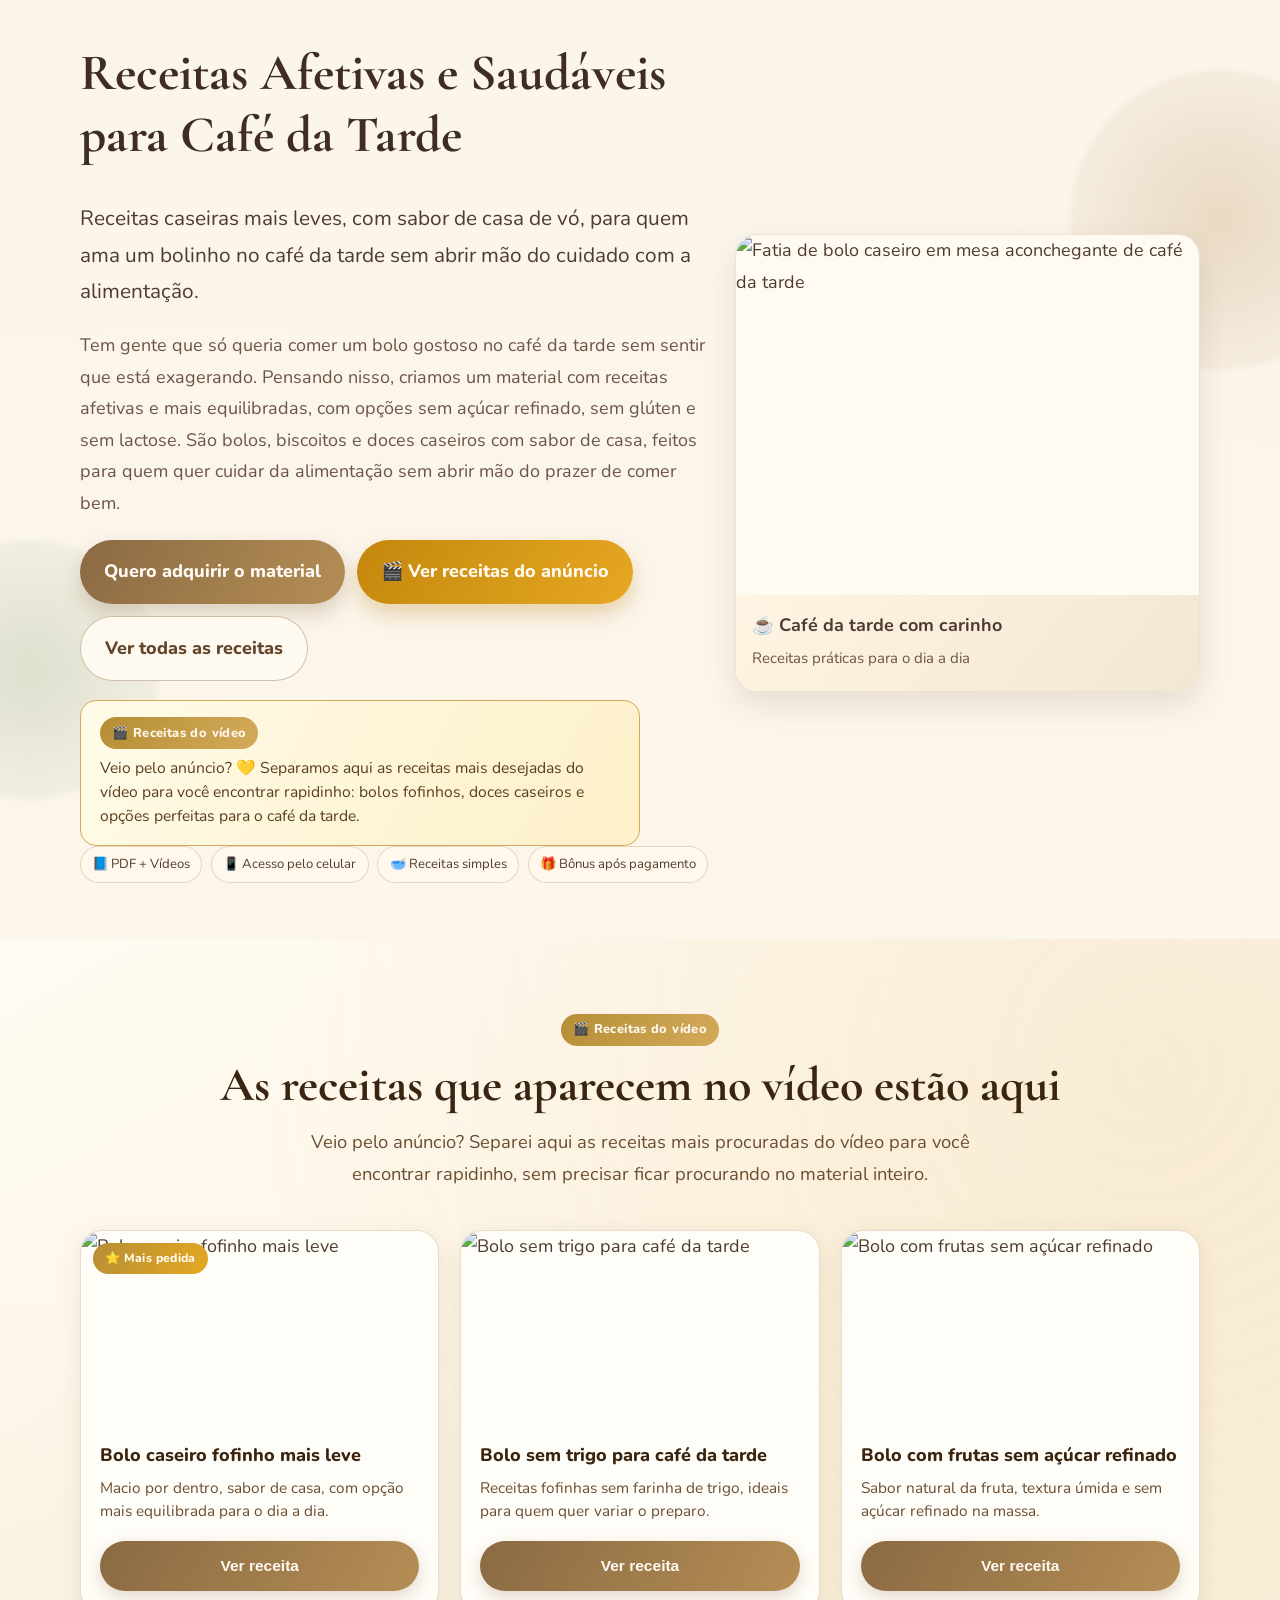
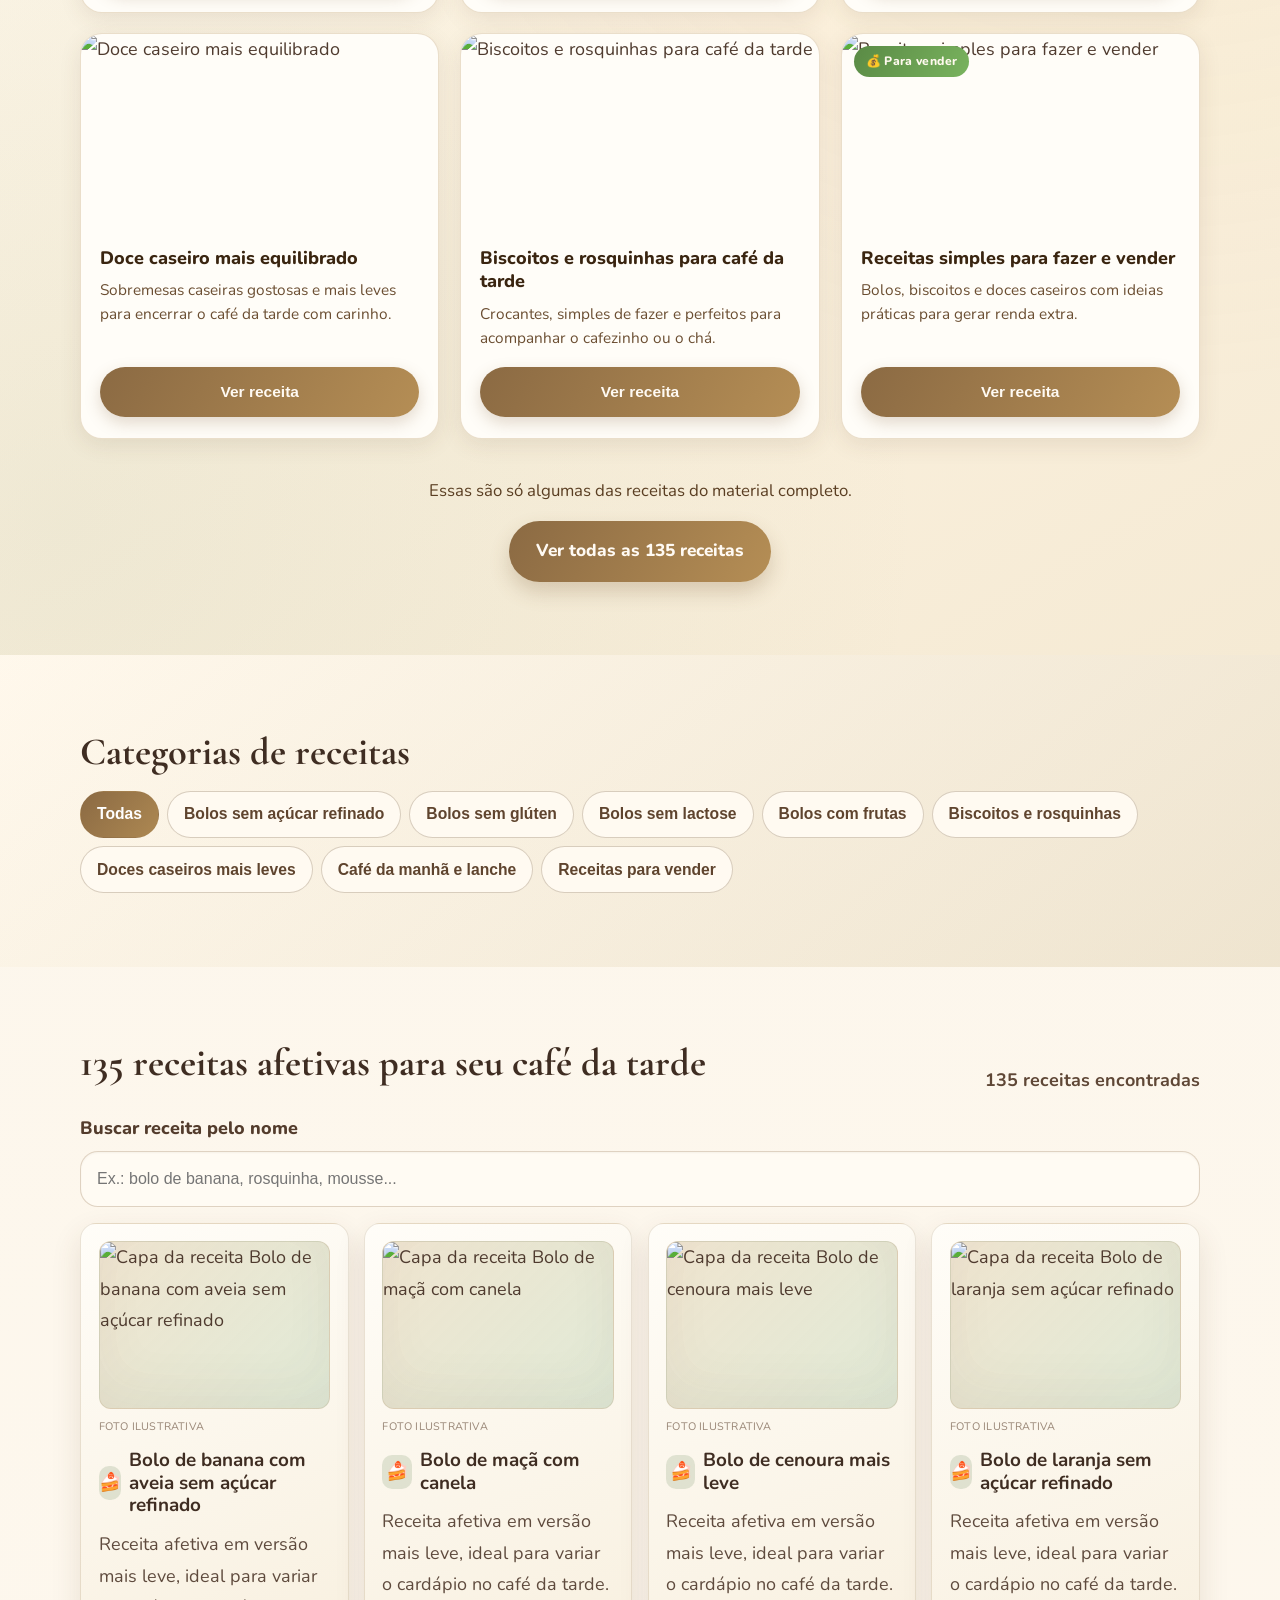
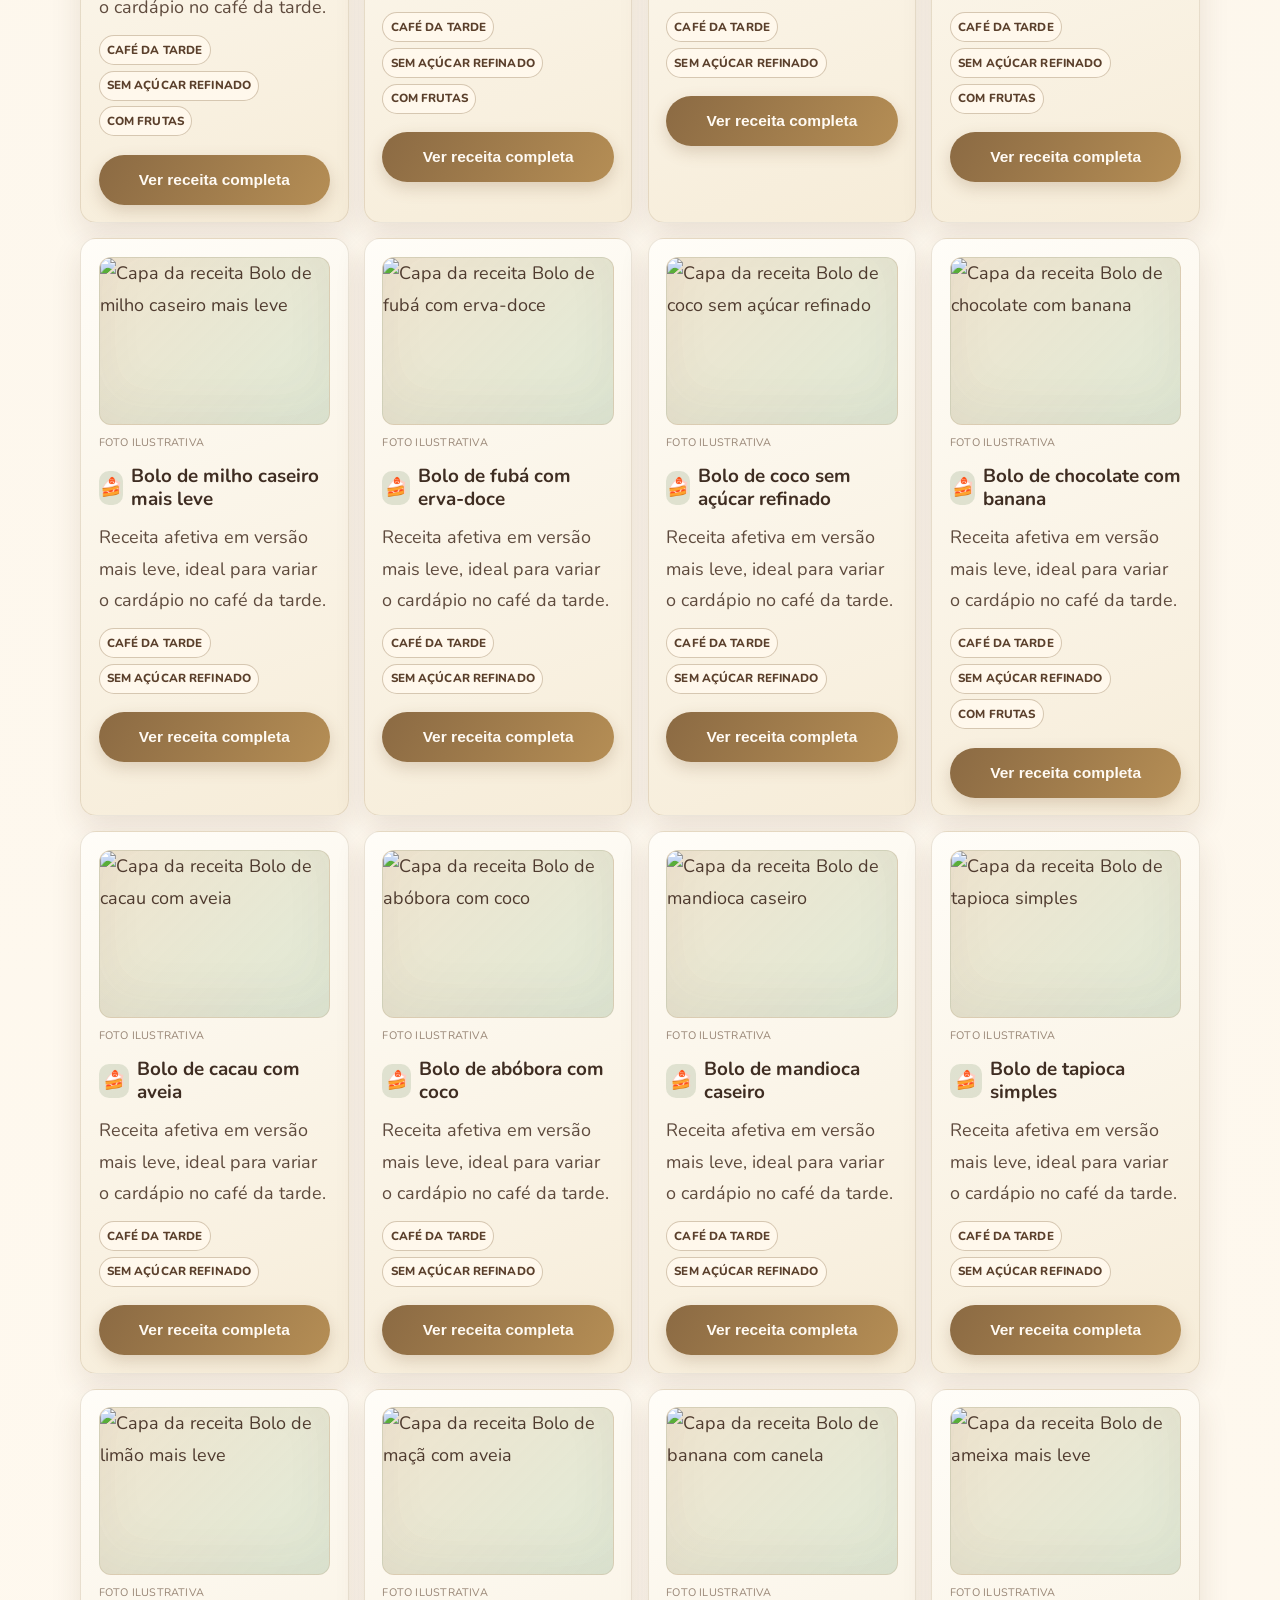
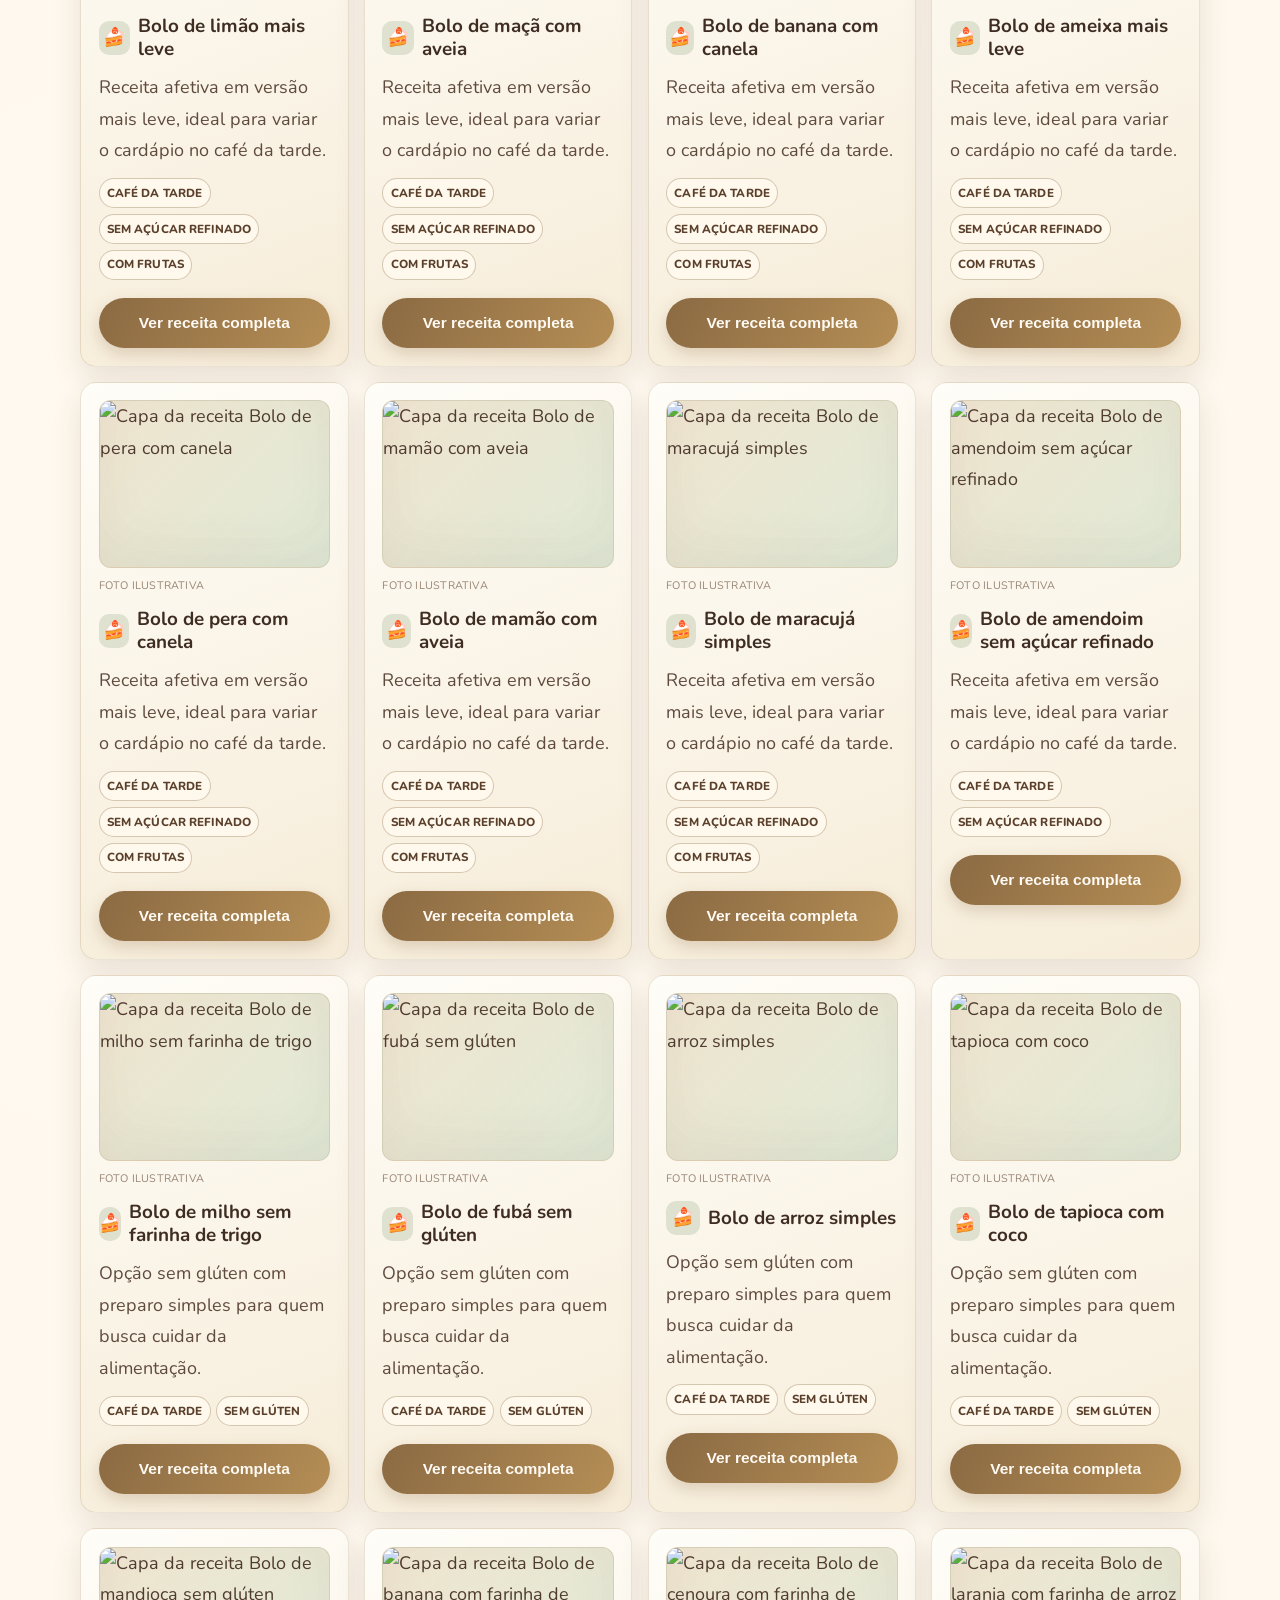
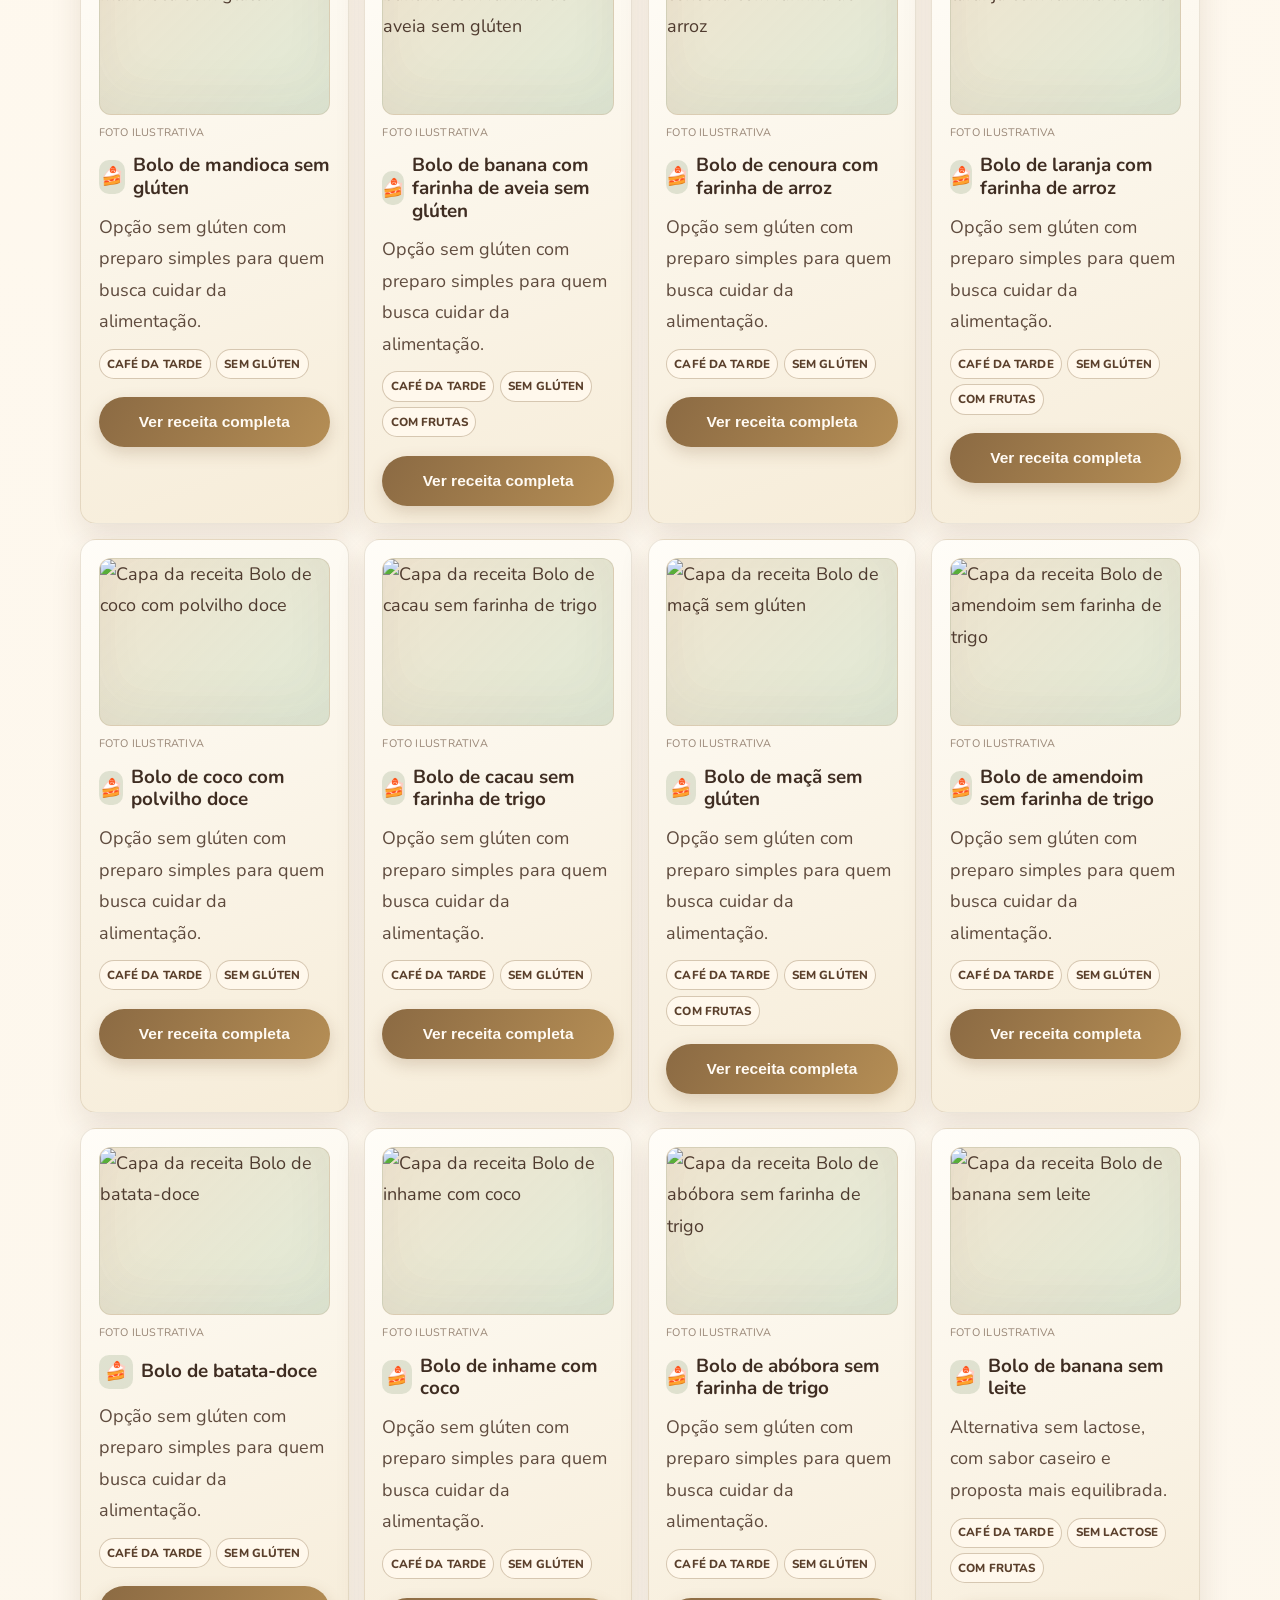
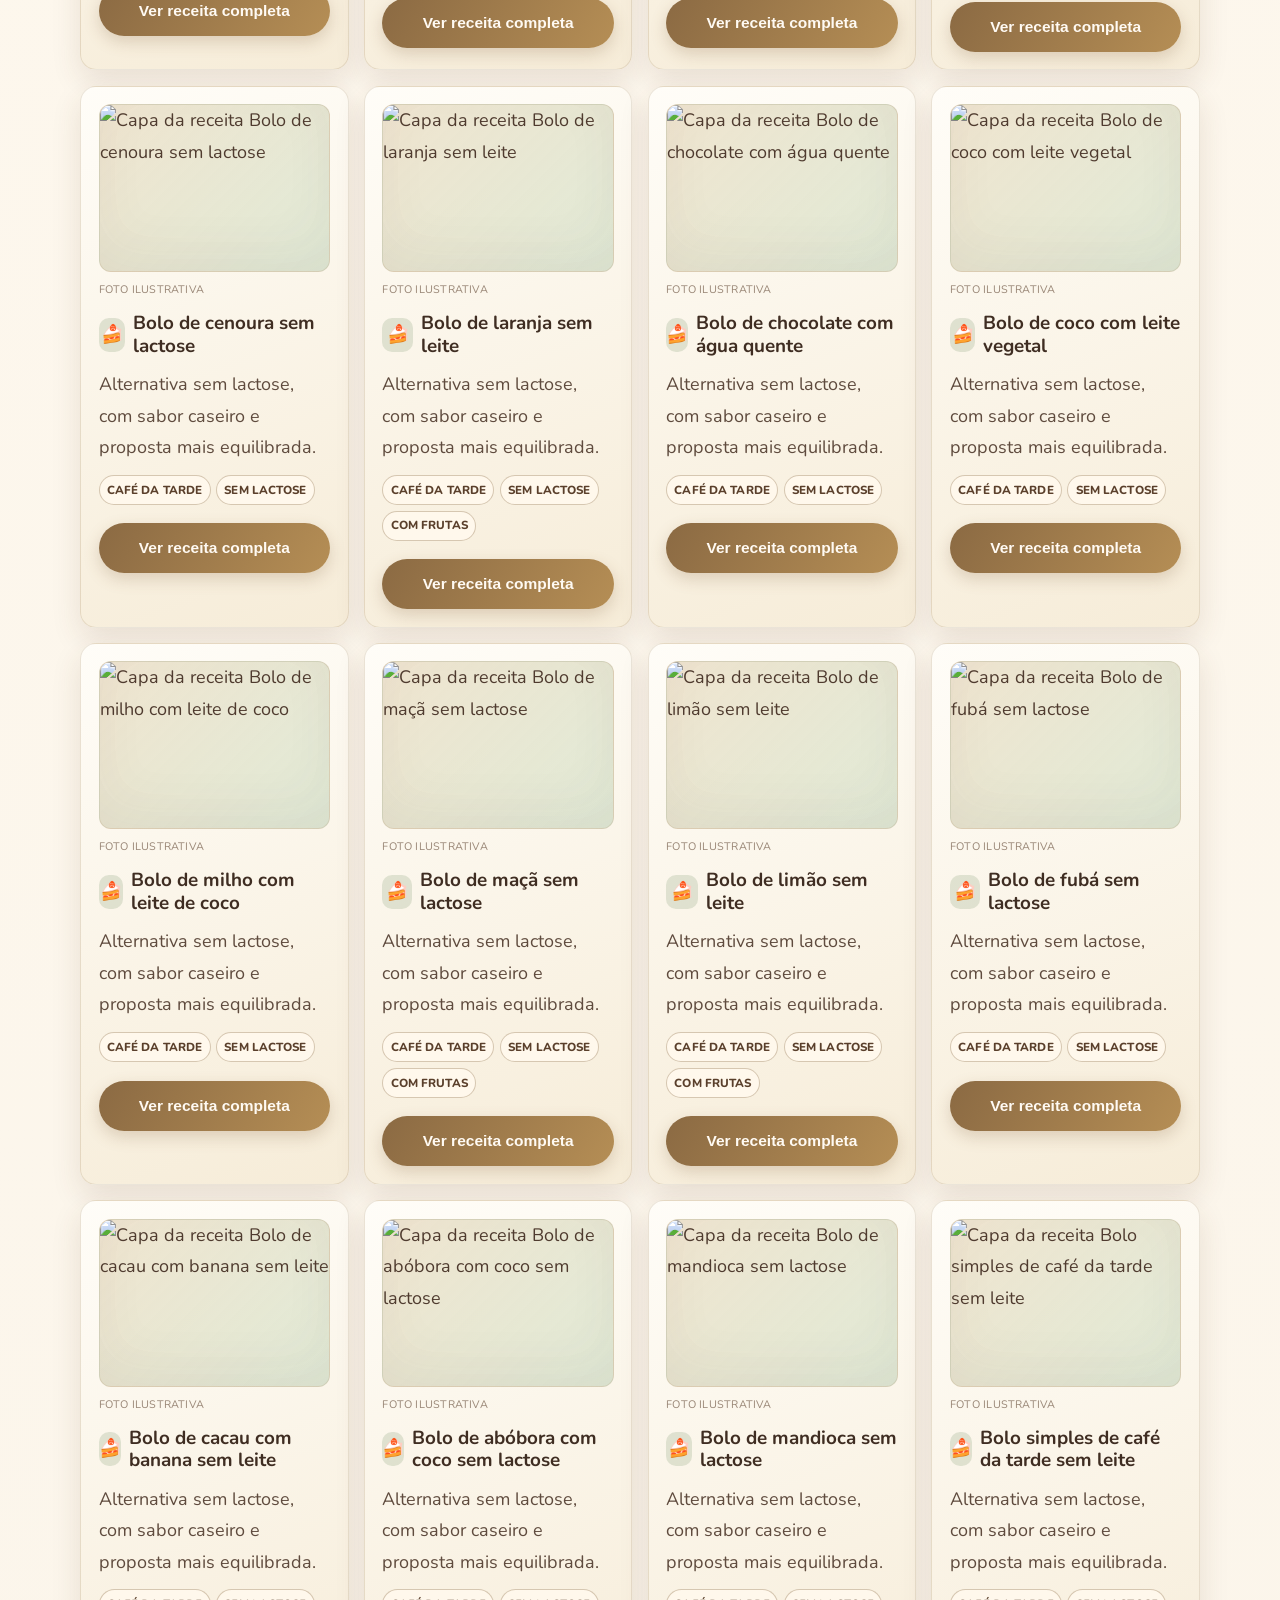
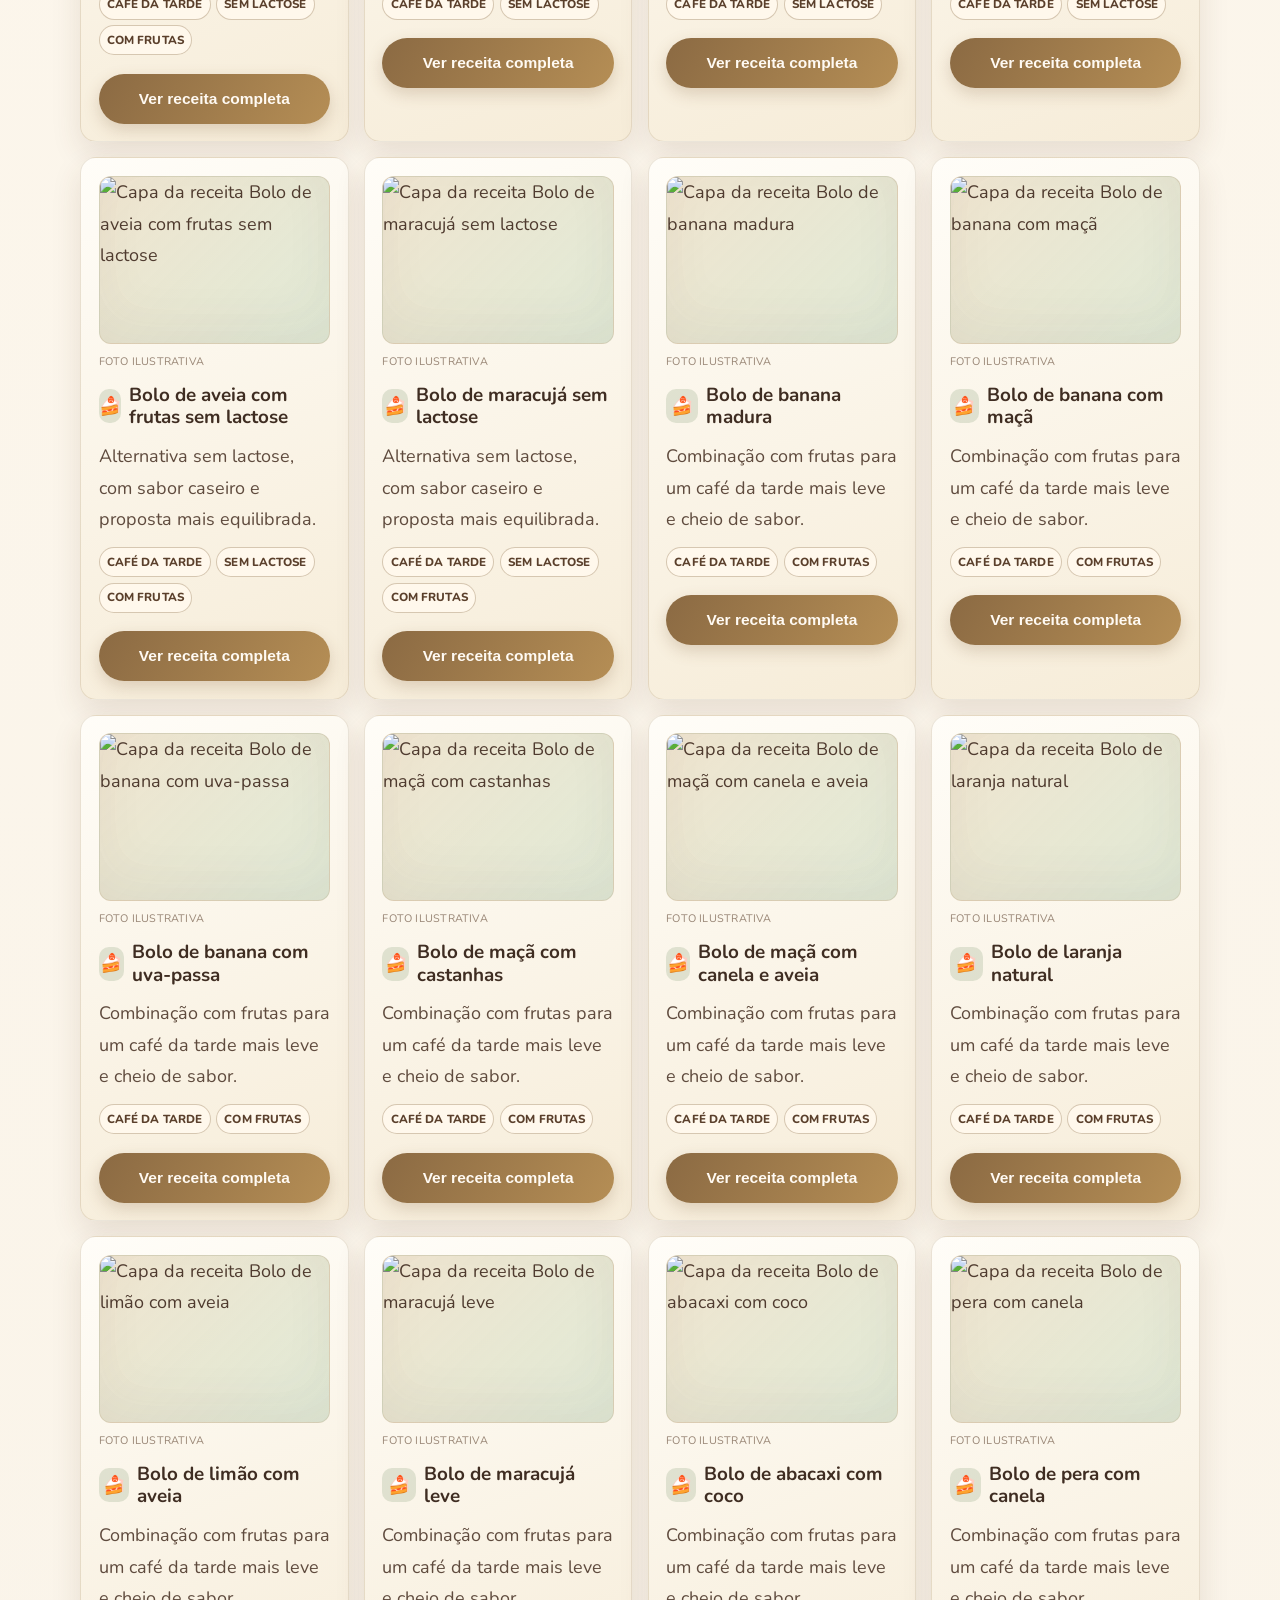
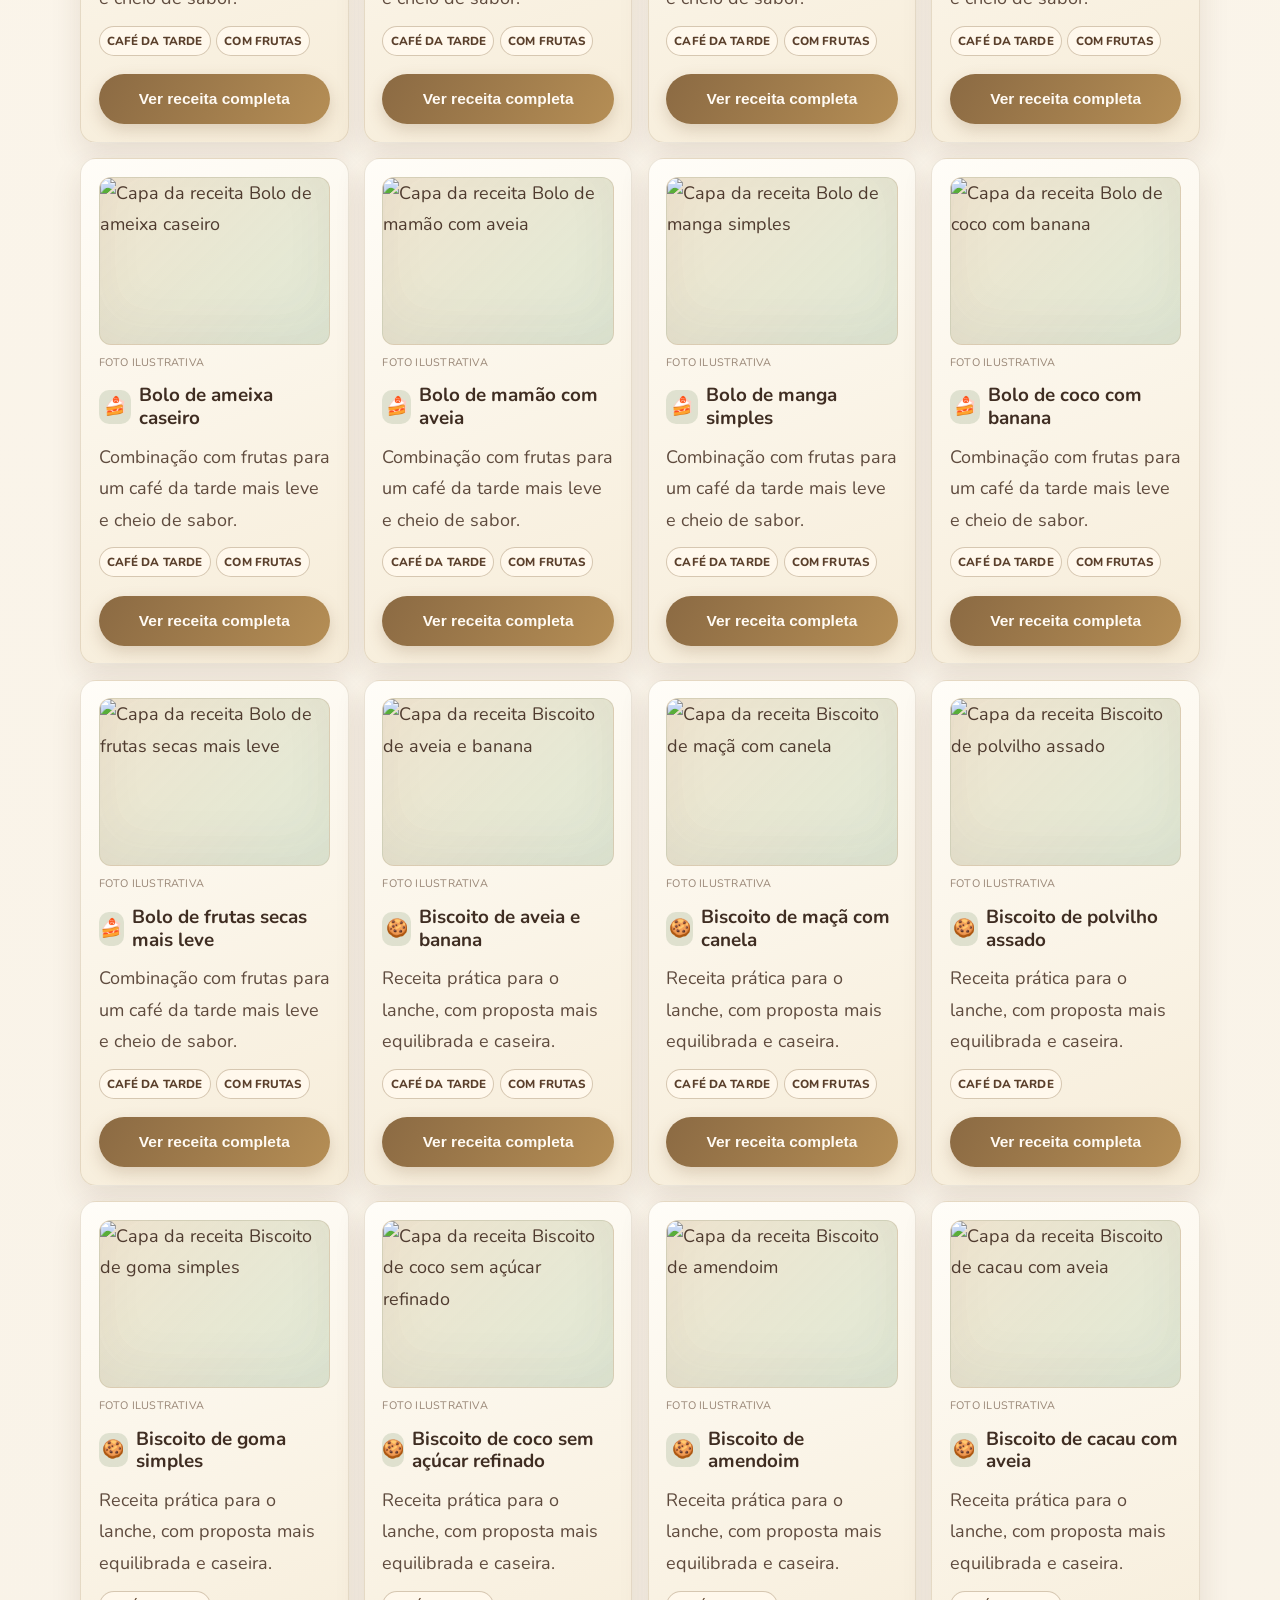
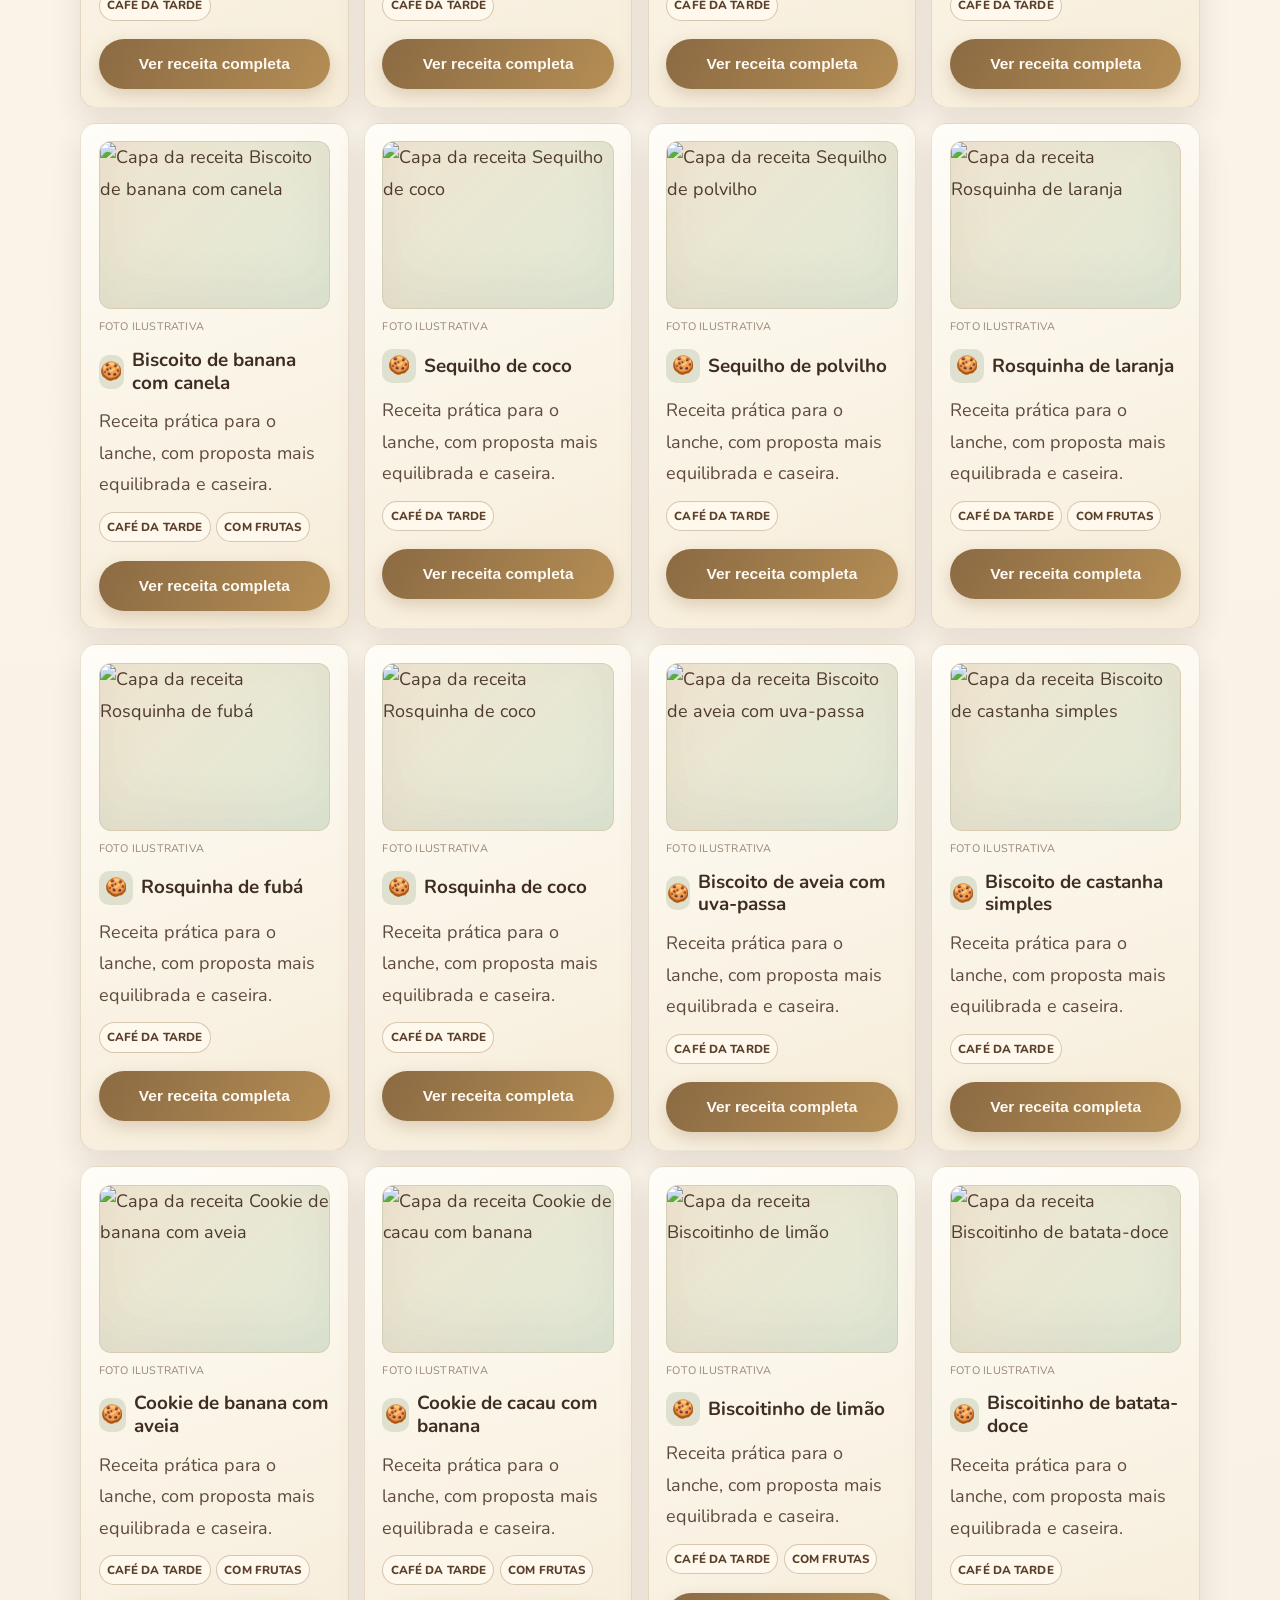
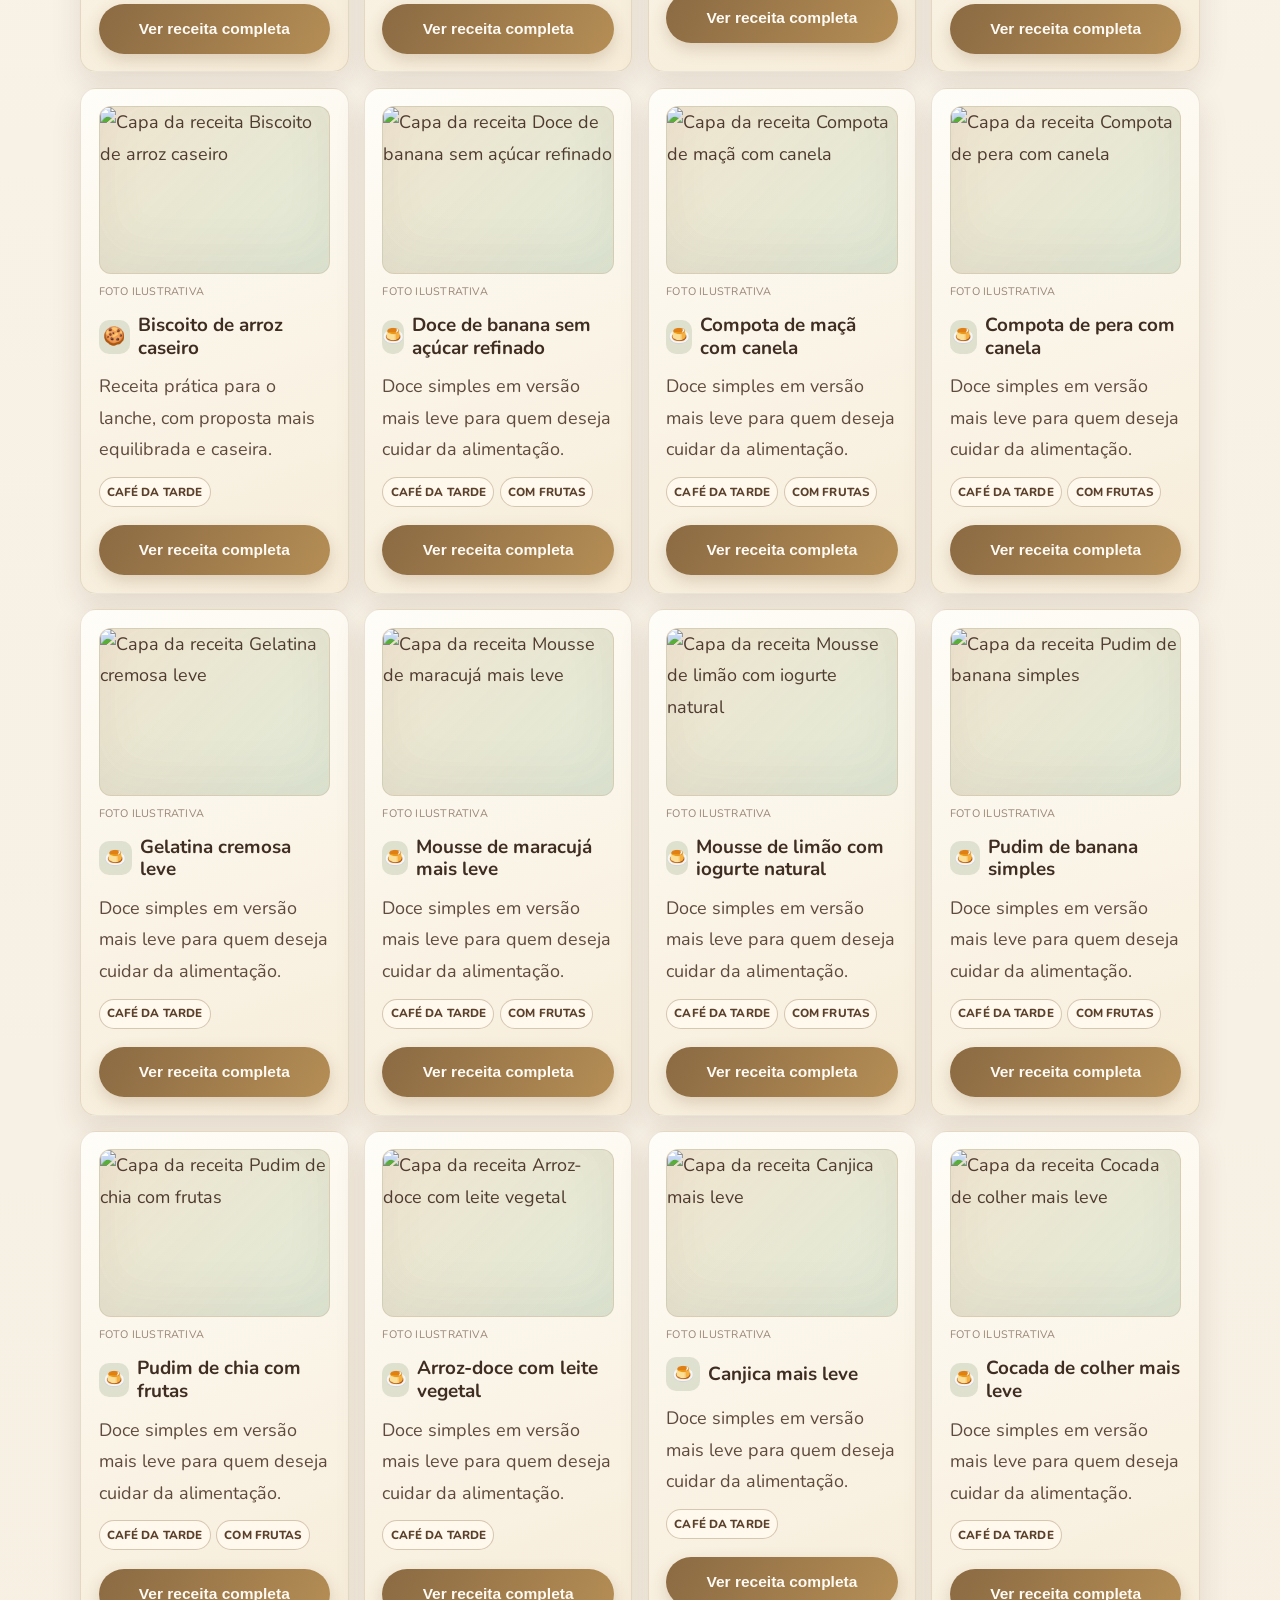
==== commit 7163b270: "fix: corrige abertura de receitas e antecipa seção de receitas" ====
--- a/index.html
+++ b/index.html
@@ -135,11 +135,36 @@
       </div>
     </section>
 
-    <section class="section section-soft reveal" id="destaques">
-      <div class="container">
-        <h2>Receitas principais em destaque</h2>
-        <p class="section-intro">Uma seleção especial para mostrar o estilo do material: receitas simples, acolhedoras e ideais para variar o cardápio.</p>
-        <div id="featured-grid" class="grid featured-grid"></div>
+    <section class="section section-alt reveal" id="categorias">
+      <div class="container">
+        <h2>Categorias de receitas</h2>
+        <div class="tabs" role="tablist" aria-label="Categorias de receitas">
+          <button class="tab-btn active" data-filter="all">Todas</button>
+          <button class="tab-btn" data-filter="cat-1">Bolos sem açúcar refinado</button>
+          <button class="tab-btn" data-filter="cat-2">Bolos sem glúten</button>
+          <button class="tab-btn" data-filter="cat-3">Bolos sem lactose</button>
+          <button class="tab-btn" data-filter="cat-4">Bolos com frutas</button>
+          <button class="tab-btn" data-filter="cat-5">Biscoitos e rosquinhas</button>
+          <button class="tab-btn" data-filter="cat-6">Doces caseiros mais leves</button>
+          <button class="tab-btn" data-filter="cat-7">Café da manhã e lanche</button>
+          <button class="tab-btn" data-filter="cat-8">Receitas para vender</button>
+        </div>
+      </div>
+    </section>
+
+    <section class="section" id="receitas">
+      <div class="container">
+        <div class="section-title-row">
+          <h2>135 receitas afetivas para seu café da tarde</h2>
+          <p id="recipes-counter">135 receitas encontradas</p>
+        </div>
+        <div class="recipe-toolbar">
+          <label class="search-box" for="recipe-search">
+            <span>Buscar receita pelo nome</span>
+            <input id="recipe-search" type="text" placeholder="Ex.: bolo de banana, rosquinha, mousse..." autocomplete="off">
+          </label>
+        </div>
+        <div id="recipes-grid" class="grid recipes-grid"></div>
       </div>
     </section>
 
@@ -202,39 +227,6 @@
       </div>
     </section>
 
-    <section class="section section-alt reveal" id="categorias">
-      <div class="container">
-        <h2>Categorias de receitas</h2>
-        <div class="tabs" role="tablist" aria-label="Categorias de receitas">
-          <button class="tab-btn active" data-filter="all">Todas</button>
-          <button class="tab-btn" data-filter="cat-1">Bolos sem açúcar refinado</button>
-          <button class="tab-btn" data-filter="cat-2">Bolos sem glúten</button>
-          <button class="tab-btn" data-filter="cat-3">Bolos sem lactose</button>
-          <button class="tab-btn" data-filter="cat-4">Bolos com frutas</button>
-          <button class="tab-btn" data-filter="cat-5">Biscoitos e rosquinhas</button>
-          <button class="tab-btn" data-filter="cat-6">Doces caseiros mais leves</button>
-          <button class="tab-btn" data-filter="cat-7">Café da manhã e lanche</button>
-          <button class="tab-btn" data-filter="cat-8">Receitas para vender</button>
-        </div>
-      </div>
-    </section>
-
-    <section class="section" id="receitas">
-      <div class="container">
-        <div class="section-title-row">
-          <h2>135 receitas afetivas para seu café da tarde</h2>
-          <p id="recipes-counter">135 receitas encontradas</p>
-        </div>
-        <div class="recipe-toolbar">
-          <label class="search-box" for="recipe-search">
-            <span>Buscar receita pelo nome</span>
-            <input id="recipe-search" type="text" placeholder="Ex.: bolo de banana, rosquinha, mousse..." autocomplete="off">
-          </label>
-        </div>
-        <div id="recipes-grid" class="grid recipes-grid"></div>
-      </div>
-    </section>
-
     <section class="section section-alt reveal" id="bonus">
       <div class="container">
         <h2>Bônus especiais liberados após a confirmação do pagamento</h2>
@@ -351,13 +343,7 @@
   <div id="receita-modal" class="receita-modal-overlay" role="dialog" aria-modal="true" aria-labelledby="modal-titulo" hidden>
     <div class="receita-modal-box">
       <button class="receita-modal-fechar" id="modal-fechar" aria-label="Fechar receita">✕</button>
-      <div class="receita-modal-video-wrap" id="modal-video-wrap">
-        <div class="receita-modal-thumb" id="modal-thumb-area">
-          <img id="modal-thumb-img" src="" alt="Thumbnail do vídeo">
-          <button class="receita-modal-play" id="modal-play-btn" aria-label="Assistir vídeo">▶</button>
-        </div>
-        <iframe id="modal-video" src="" title="Vídeo de apoio da receita" allow="accelerometer; autoplay; clipboard-write; encrypted-media; gyroscope; picture-in-picture" allowfullscreen style="display:none;position:absolute;inset:0;width:100%;height:100%;border:0;"></iframe>
-      </div>
+      <div id="modal-video-area" class="receita-modal-video-area"></div>
       <a id="modal-yt-link" class="receita-modal-yt-link" href="" target="_blank" rel="noopener noreferrer">▶ Assistir no YouTube</a>
       <div class="receita-modal-conteudo">
         <h2 id="modal-titulo" class="receita-modal-titulo"></h2>
--- a/style.css
+++ b/style.css
@@ -1433,27 +1433,19 @@
   background: #f5e8d4;
 }
 
-.receita-modal-video-wrap {
+.receita-modal-video-area {
+  background: #111;
+  width: 100%;
+  min-height: 200px;
+}
+
+.receita-modal-thumb {
   position: relative;
   width: 100%;
   aspect-ratio: 16 / 9;
-  background: #1a0e05;
-}
-
-.receita-modal-video-wrap iframe {
-  position: absolute;
-  inset: 0;
-  width: 100%;
-  height: 100%;
-  border: 0;
-}
-
-.receita-modal-thumb {
-  position: relative;
-  width: 100%;
-  height: 100%;
   cursor: pointer;
   overflow: hidden;
+  background: #111;
 }
 
 .receita-modal-thumb img {
@@ -1474,25 +1466,39 @@
   top: 50%;
   left: 50%;
   transform: translate(-50%, -50%);
-  background: rgba(255, 0, 0, 0.88);
+  background: rgba(255, 0, 0, 0.9);
   border: none;
   border-radius: 50%;
   width: 68px;
   height: 68px;
-  font-size: 1.7rem;
+  font-size: 1.5rem;
   color: #fff;
   cursor: pointer;
   display: flex;
   align-items: center;
   justify-content: center;
-  box-shadow: 0 4px 20px rgba(0,0,0,0.45);
+  box-shadow: 0 4px 20px rgba(0, 0, 0, 0.45);
   transition: background 0.2s, transform 0.2s;
   padding-left: 4px;
 }
 
 .receita-modal-play:hover {
-  background: rgba(200, 0, 0, 1);
+  background: rgb(200, 0, 0);
   transform: translate(-50%, -50%) scale(1.08);
+}
+
+.receita-modal-iframe-wrap {
+  position: relative;
+  width: 100%;
+  aspect-ratio: 16 / 9;
+}
+
+.receita-modal-iframe-wrap iframe {
+  position: absolute;
+  inset: 0;
+  width: 100%;
+  height: 100%;
+  border: 0;
 }
 
 .receita-modal-yt-link {
